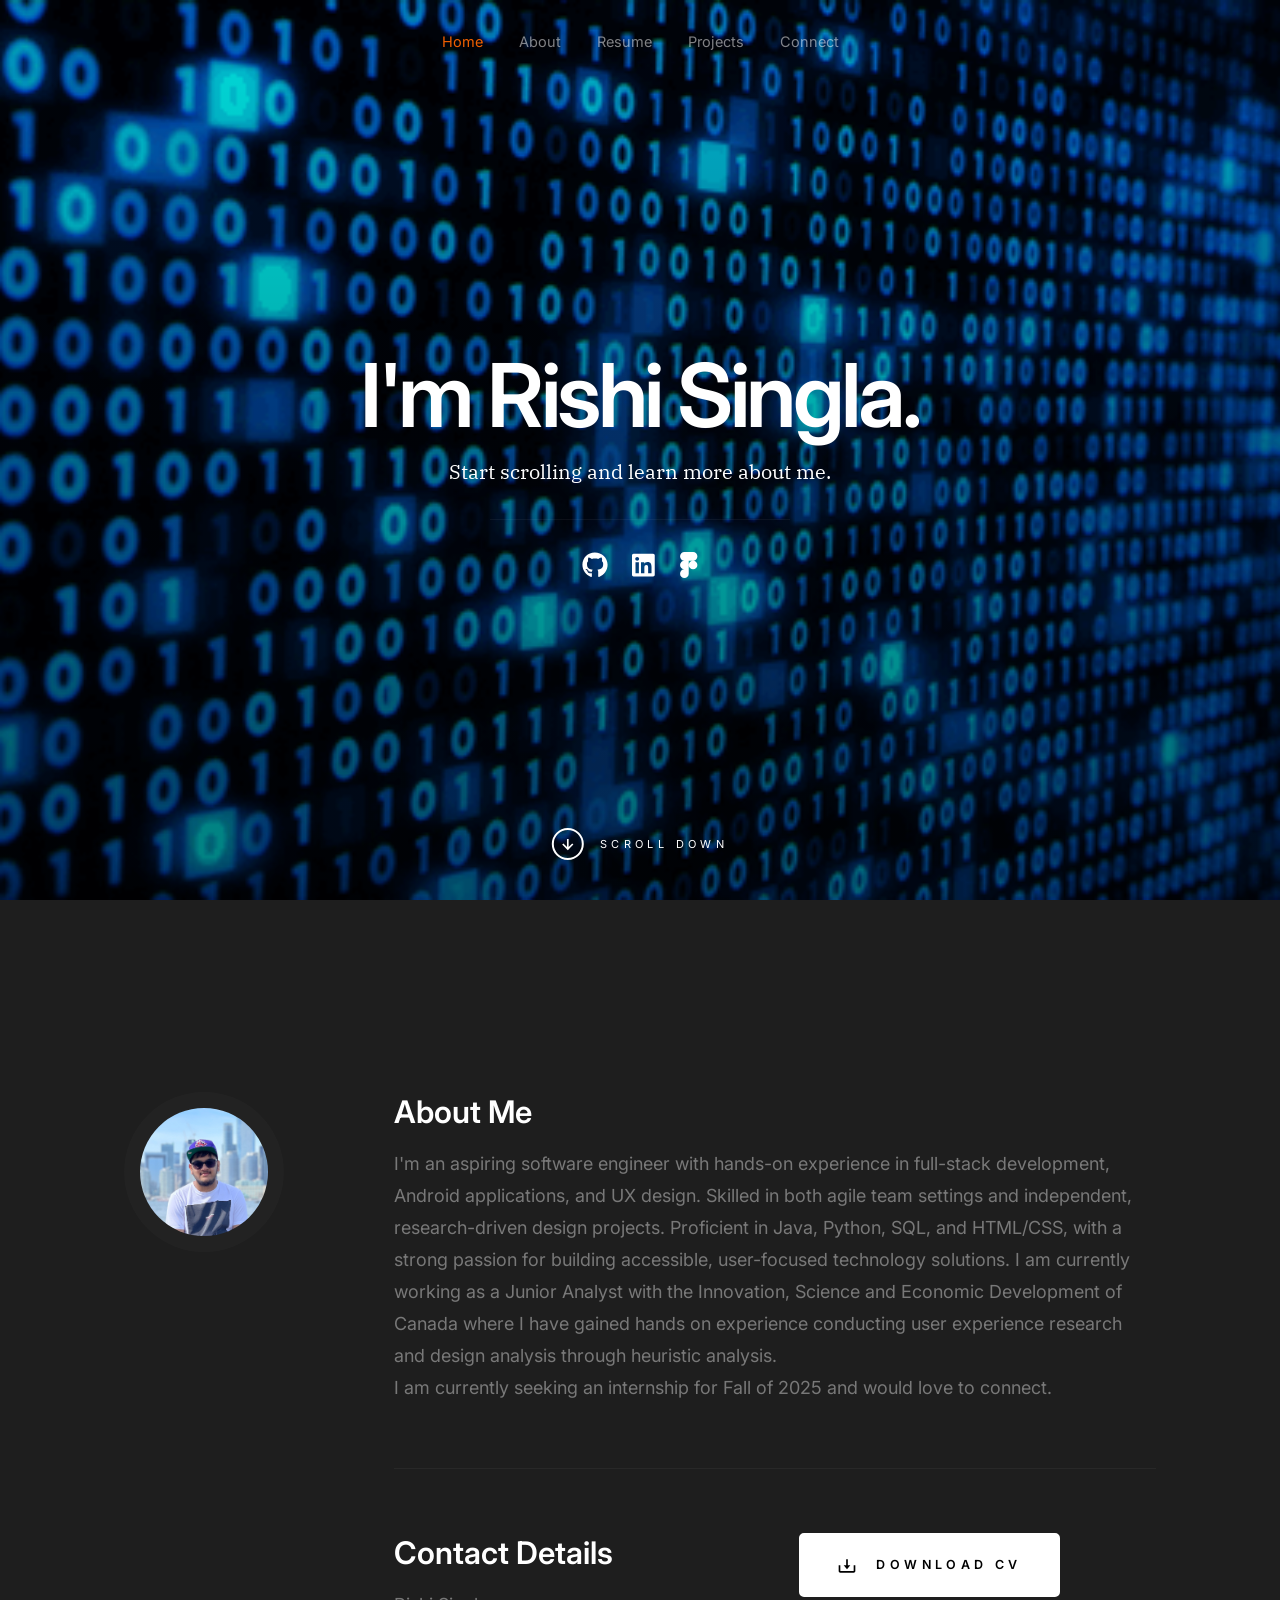
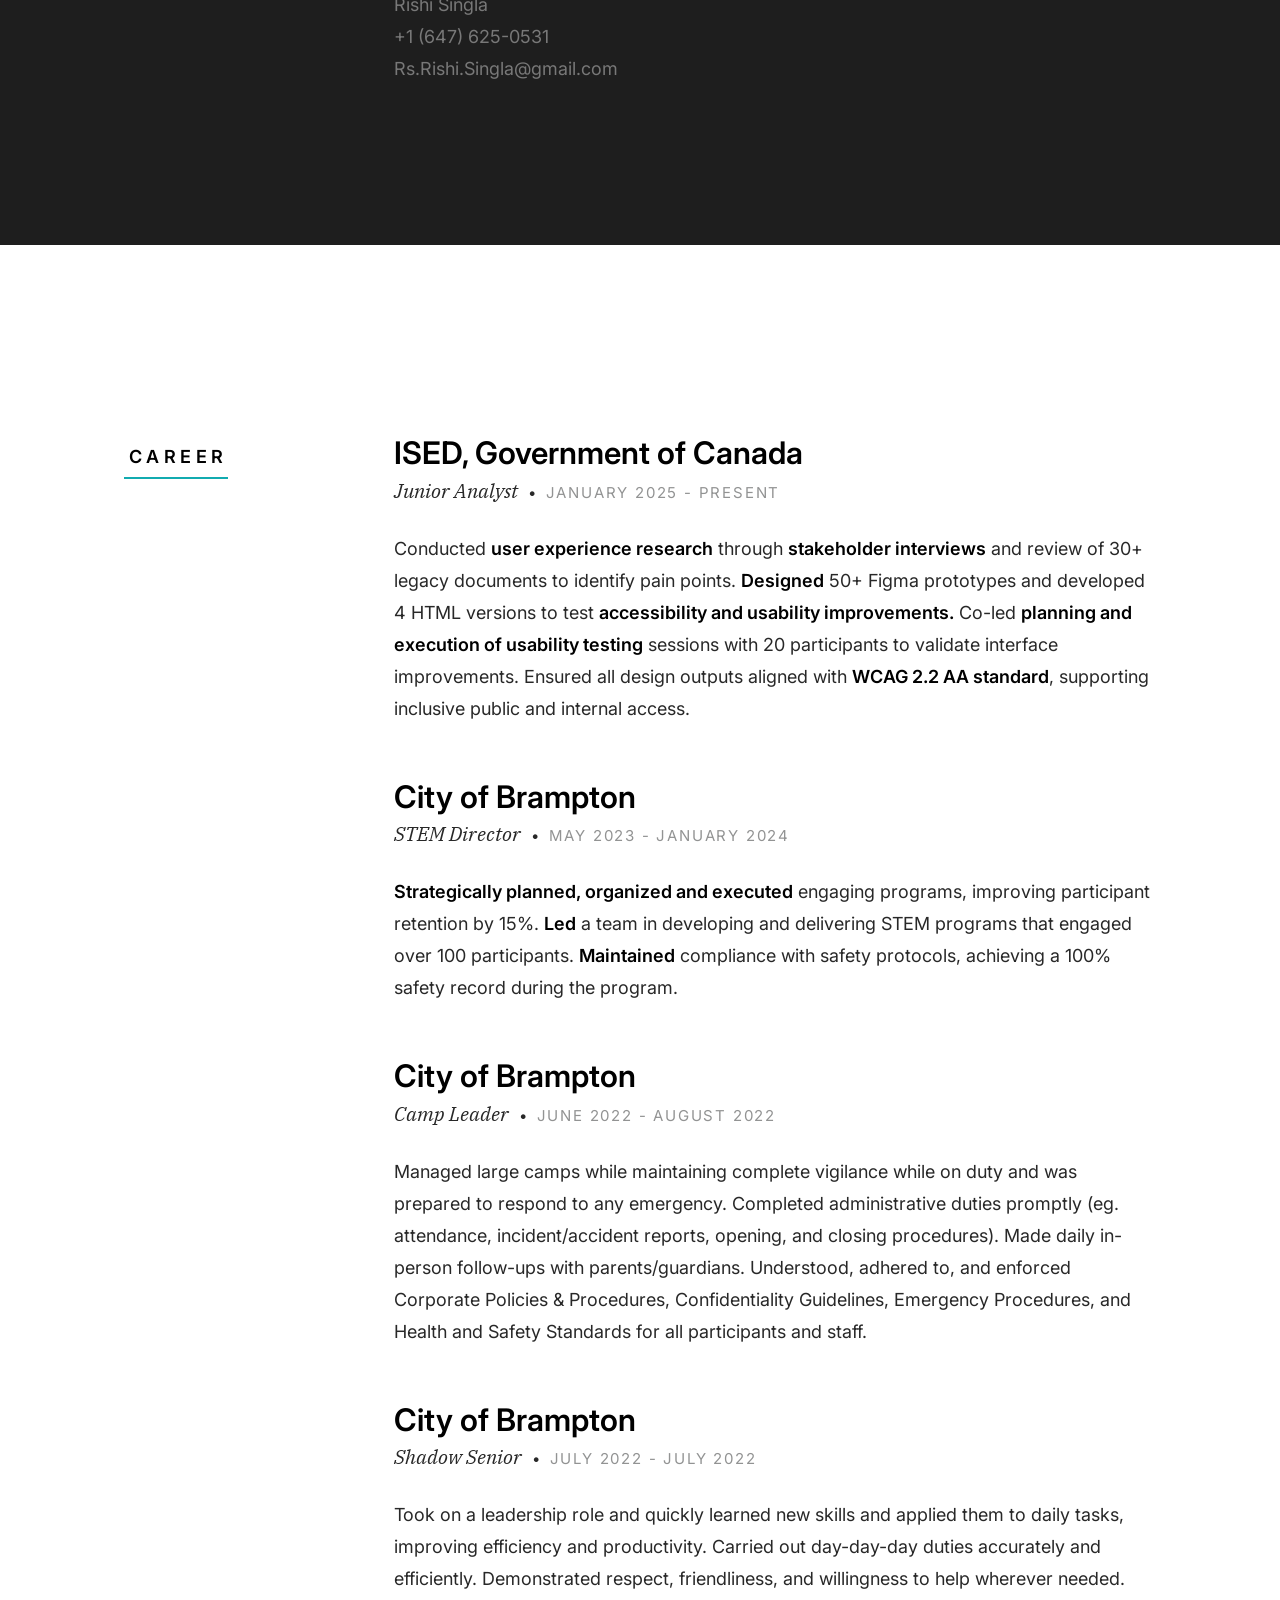
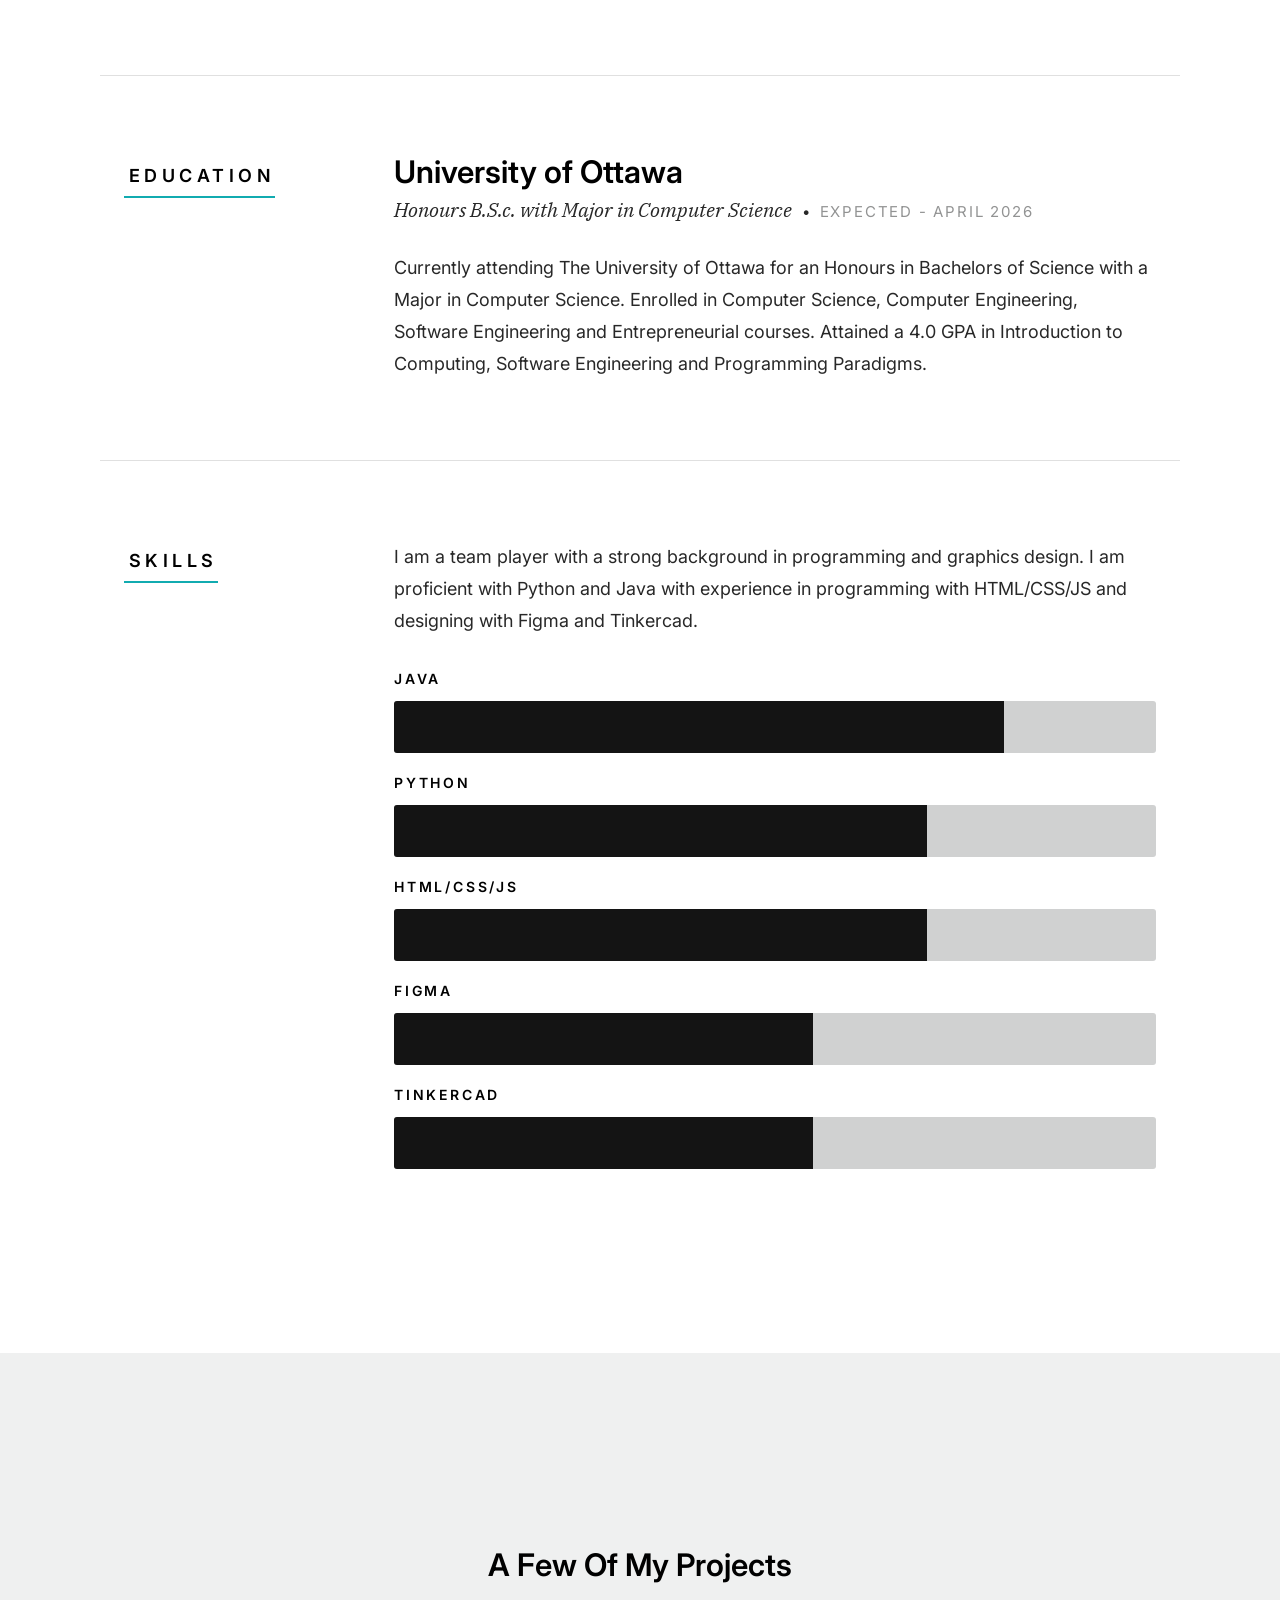
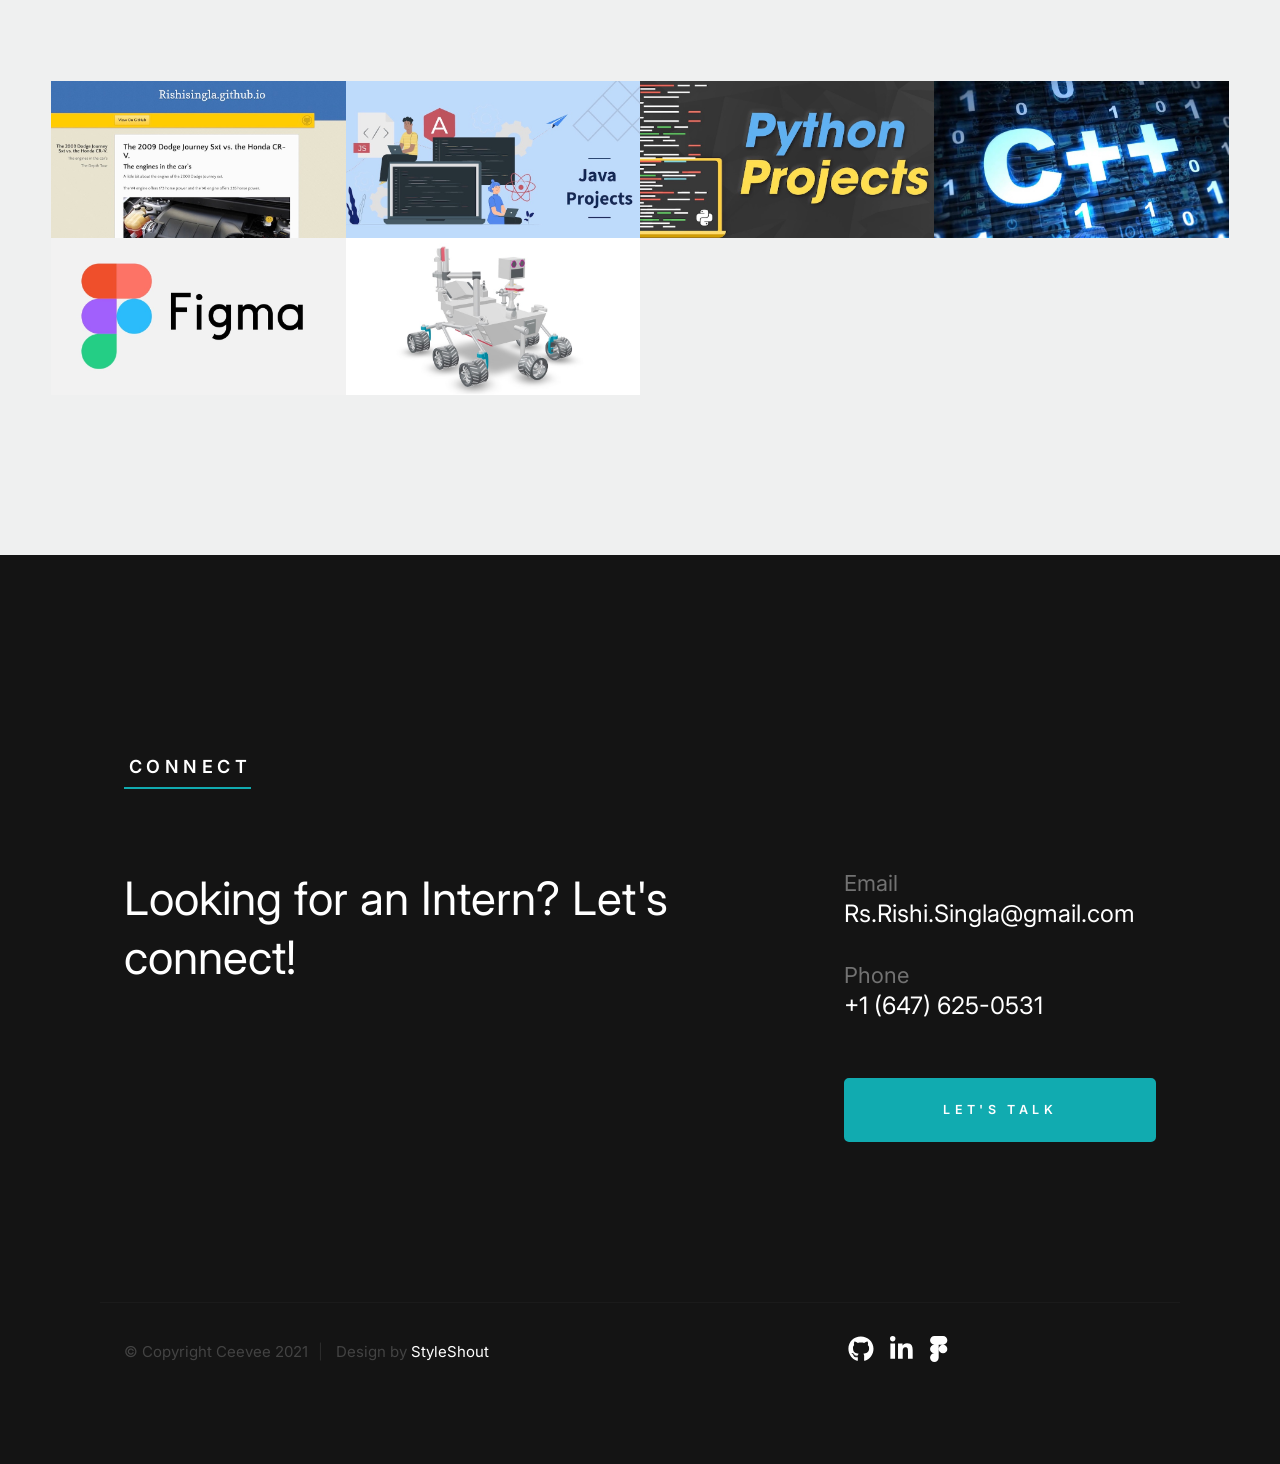
==== index.html @ cb5754e1 "Update index.html" ====
<!DOCTYPE html>
<html class="no-js" lang="en">
<head>

    <!--- basic page needs
    ================================================== -->
    <meta charset="utf-8">
    <title>Rishi Singla</title>
    <meta name="description" content="">
    <meta name="author" content="">

    <!-- mobile specific metas
    ================================================== -->
    <meta name="viewport" content="width=device-width, initial-scale=1">

    <!-- CSS
    ================================================== -->
    <link rel="stylesheet" href="css/styles.css">
    <link rel="stylesheet" href="css/vendor.css">

    <!-- script
    ================================================== -->
    <script defer src="js/vendor/fontawesome/all.min.js"></script>

    <!-- favicons
    ================================================== -->
    <link rel="apple-touch-icon" sizes="180x180" href="apple-touch-icon.png">
    <link rel="icon" type="image/png" sizes="32x32" href="/Images/Memoji.png">
    <link rel="icon" type="image/png" sizes="16x16" href="/Images/Memoji.png">
    <link rel="manifest" href="site.webmanifest">


    <script async src="https://pagead2.googlesyndication.com/pagead/js/adsbygoogle.js?client=ca-pub-5573972941790078"
     crossorigin="anonymous"></script>
</head>

<body id="top" class="ss-preload">


    <!-- preloader
    ================================================== -->
    <div id="preloader">
        <div id="loader"></div>
    </div>


    <!-- header
    ================================================== -->
    <header class="s-header">
        <div class="row s-header__nav-wrap">
            <nav class="s-header__nav">
                <ul>
                    <li class="current"><a class="smoothscroll" href="#hero">Home</a></li>
                    <li><a class="smoothscroll" href="#about">About</a></li>
                    <li><a class="smoothscroll" href="#resume">Resume</a></li>
                    <li><a class="smoothscroll" href="#portfolio">Projects</a></li>
                    <li><a class="smoothscroll" href="#contact">Connect</a></li>
                </ul>
            </nav>
        </div> <!-- end row -->
        
        <a class="s-header__menu-toggle" href="#0" title="Menu">
            <span class="s-header__menu-icon"></span>
        </a>
    </header> <!-- end s-header -->


    <!-- hero
    ================================================== -->
    <section id="hero" class="s-hero target-section">

        <div class="s-hero__bg rellax" data-rellax-speed="-7"></div>

        <div class="row s-hero__content">
            <div class="column">

                <div class="s-hero__content-about">

                    <h1>I'm Rishi Singla.</h1>

                    <h3>
                        
                        
                        <a class="smoothscroll" href="#about">Start scrolling and learn more about me.</a>
                    </h3>


                    <div class="s-hero__content-social">
                        <a href="https://github.com/RishiSingla04"><i class="fab fa-github" aria-hidden="true"></i></a>
                        <a href="http://www.linkedin.com/in/rs-rishi-singla"><i class="fab fa-linkedin" aria-hidden="true"></i></a>
                        <a href="https://www.figma.com/@RishiSingla"><i class="fab fa-figma" aria-hidden="true"></i></a>
                    </div>

                </div> <!-- end s-hero__content-about -->

            </div>
        </div> <!-- s-hero__content -->

        <div class="s-hero__scroll">
            <a href="#about" class="s-hero__scroll-link smoothscroll">
                <span class="scroll-arrow">
                    <svg xmlns="http://www.w3.org/2000/svg" width="24" height="24" viewBox="0 0 24 24" style="fill:rgba(0, 0, 0, 1);transform:;-ms-filter:"><path d="M18.707 12.707L17.293 11.293 13 15.586 13 6 11 6 11 15.586 6.707 11.293 5.293 12.707 12 19.414z"></path></svg>
                </span>
                <span class="scroll-text">Scroll Down</span>
            </a>
        </div> <!-- s-hero__scroll -->

    </section> <!-- end s-hero -->


    <!-- about
    ================================================== -->
    <section id="about" class="s-about target-section">

        <div class="row">
            <div class="column large-3 tab-12">
                <img class="s-about__pic" src="/Images/Rishi.jpg" alt="">
            </div>
            <div class="column large-9 tab-12 s-about__content">
                <h3>About Me</h3>
                <p>
                    I'm an aspiring software engineer with hands-on experience in full-stack development, Android applications, and UX design. 
                    Skilled in both agile team settings and independent, research-driven design projects. 
                    Proficient in Java, Python, SQL, and HTML/CSS, with a strong passion for building accessible, user-focused technology solutions.
                    I am currently working as a Junior Analyst with the Innovation, Science and Economic Development of Canada where I have gained hands on experience conducting user experience research and design analysis through heuristic analysis. 
            </br>
                    I am currently seeking an internship for Fall of 2025 and would love to connect. 

                </p>

                <hr>

                <div class="row s-about__content-bottom">
                    <div class="column w-1000-stack">
                        <h3>Contact Details</h3>
    
                        <p>
                        Rishi Singla <br>
                        <a href="tel:+16476250531">+1 (647) 625-0531</a> <br>
                        <a href="mailto:Rs.Rishi.Singla@gmail.com">Rs.Rishi.Singla@gmail.com</a>
                        </p>
                        
                    </div>
                    <div class="column w-1000-stack">
                        <a href="/Rishi's Resume.pdf" class="btn btn--download">
                            <svg xmlns="http://www.w3.org/2000/svg" width="24" height="24" viewBox="0 0 24 24" style="fill:rgba(0, 0, 0, 1);transform:;-ms-filter:"><path d="M12 16L16 11 13 11 13 4 11 4 11 11 8 11z"></path><path d="M20,18H4v-7H2v7c0,1.103,0.897,2,2,2h16c1.103,0,2-0.897,2-2v-7h-2V18z"></path></svg>
                            Download CV
                        </a>
                    </div>
                </div>
            </div>
        </div> <!-- end row -->

    </section> <!-- end s-about -->


    <!-- resume
    ================================================== -->
    <section id="resume" class="s-resume target-section">
        
        <div class="row s-resume__section">
            <div class="column large-3 tab-12">
                <h3 class="section-header-allcaps">Career</h3>
            </div>
            <div class="column large-9 tab-12">

                <div class="resume-block">

                    <div class="resume-block__header">
                        <h4 class="h3">ISED, Government of Canada</h4>
                        <p class="resume-block__header-meta">
                            <span>Junior Analyst</span> 
                            <span class="resume-block__header-date">
                                January 2025 - Present
                            </span>
                        </p>
                    </div>

                    <p>
                        Conducted <strong>user experience research</strong> through <strong>stakeholder interviews</strong> and review of 30+ legacy documents to identify pain points.
                        <Strong>Designed</strong> 50+ Figma prototypes and developed 4 HTML versions to test <strong>accessibility and usability improvements.</strong>
                        Co-led <strong>planning and execution of usability testing</strong> sessions with 20 participants to validate interface improvements.
                        Ensured all design outputs aligned with <strong>WCAG 2.2 AA standard</strong>, supporting inclusive public and internal access.
                    </p>

                </div> <!-- end resume-block -->

                <div class="resume-block">

                    <div class="resume-block__header">
                        <h4 class="h3">City of Brampton</h4>
                        <p class="resume-block__header-meta">
                            <span>STEM Director</span> 
                            <span class="resume-block__header-date">
                                May 2023 - January 2024
                            </span>
                        </p>
                    </div>

                    <p>
                       <strong>Strategically planned, organized and executed</strong> engaging programs, improving participant retention by 15%.
                        <strong>Led</strong> a team in developing and delivering STEM programs that engaged over 100 participants.
                        <strong>Maintained</strong> compliance with safety protocols, achieving a 100% safety record during the program.
                    </p>

                </div> <!-- end resume-block -->
                
                <div class="resume-block">

                    <div class="resume-block__header">
                        <h4 class="h3">City of Brampton</h4>
                        <p class="resume-block__header-meta">
                            <span>Camp Leader</span> 
                            <span class="resume-block__header-date">
                                June 2022 - August 2022
                            </span>
                        </p>
                    </div>

                    <p>
                        Managed large camps while maintaining complete vigilance while on duty
                        and was prepared to respond to any emergency. Completed administrative
                        duties promptly (eg. attendance, incident/accident reports, opening, and
                        closing procedures). Made daily in-person follow-ups with parents/guardians. 
                        Understood, adhered to, and enforced Corporate Policies & Procedures, 
                        Confidentiality Guidelines, Emergency Procedures, and Health and Safety 
                        Standards for all participants and staff.
                    </p>

                </div> <!-- end resume-block -->

                <div class="resume-block">

                    <div class="resume-block__header">
                        <h4 class="h3">City of Brampton</h4>
                        <p class="resume-block__header-meta">
                            <span>Shadow Senior</span> 
                            <span class="resume-block__header-date">
                                July 2022 - July 2022
                            </span>
                        </p>
                    </div>

                    <p>
                        Took on a leadership role and quickly learned new skills and applied them to daily tasks, improving efficiency and productivity. 
                        Carried out day-day-day duties accurately and efficiently.
                        Demonstrated respect, friendliness, and willingness to help wherever needed.
                    </p>

                </div> <!-- end resume-block -->
            </div>
        </div> <!-- s-resume__section -->


        <div class="row s-resume__section">
            <div class="column large-3 tab-12">
                <h3 class="section-header-allcaps">Education</h3>
            </div>
            <div class="column large-9 tab-12">
                <div class="resume-block">

                    <div class="resume-block__header">
                        <h4 class="h3">University of Ottawa</h4>
                        <p class="resume-block__header-meta">
                            <span>Honours B.S.c. with Major in Computer Science</span> 
                            <span class="resume-block__header-date">
                                Expected - April 2026
                            </span>
                        </p>
                    </div>

                    <p>
                    Currently attending The University of Ottawa for an Honours in Bachelors
                        of Science with a Major in Computer Science. 
                        Enrolled in Computer Science, Computer Engineering, Software Engineering and Entrepreneurial courses.
                        Attained a 4.0 GPA in Introduction to Computing, Software Engineering and Programming Paradigms.

                    </p>

                </div> <!-- end resume-block -->

            </div>
        </div> <!-- s-resume__section -->


        <div class="row s-resume__section">
            <div class="column large-3 tab-12">
                <h3 class="section-header-allcaps">Skills</h3>
            </div>
            <div class="column large-9 tab-12">
                <div class="resume-block">

                    <p>
                        I am a team player with a strong background in programming and graphics design.
                        I am proficient with Python and Java with experience in programming with HTML/CSS/JS
                        and designing with Figma and Tinkercad.
                    </p>

                    <ul class="skill-bars-fat">
                        <li>
                        <div class="progress percent80"></div>
                        <strong>Java</strong>
                        </li>
                        <li>
                        <div class="progress percent70"></div>
                        <strong>Python</strong>
                        </li>
                        <li>
                        <div class="progress percent70"></div>
                        <strong>HTML/CSS/JS</strong>
                        </li>
                        <li>
                        <div class="progress percent55"></div>
                        <strong>Figma</strong>
                        </li>
                        <li>
                        <div class="progress percent55"></div>
                        <strong>Tinkercad</strong>
                        </li>
                    </ul>

                </div> <!-- end resume-block -->

            </div>
        </div> <!-- s-resume__section -->

    </section> <!-- end s-resume -->


    <!-- portfolio
    ================================================== -->
    <section id="portfolio" class="s-portfolio target-section">

        <div class="row s-portfolio__header">
            <div class="column large-12">
                <h3>A Few Of My Projects</h3>
            </div>
        </div>

        <div class="row collapse block-large-1-4 block-medium-1-3 block-tab-1-2 block-500-stack folio-list">

            <div class="column folio-item">
                <a href="#modal-01" class="folio-item__thumb">
                    <img src="Images/Personal Website.jpeg" 
                         srcset="Images/Personal Website.jpeg 1x, 
                                 Images/Personal Website.jpeg 2x" alt="">
                </a>
            </div> <!-- end folio-item -->

            <div class="column folio-item">
                <a href="#modal-02" class="folio-item__thumb">
                    <img src="Images/Java-Projects.jpeg" 
                         srcset="Images/Java-Projects.jpeg 1x, 
                                 Images/Java-Projects.jpeg 2x" alt="">
                </a>
            </div> <!-- end folio-item -->

            <div class="column folio-item">
                <a href="#modal-03" class="folio-item__thumb">
                    <img src="Images/Python-Projects.jpeg" 
                         srcset="Images/Python-Projects.jpeg 1x, 
                                 Images/Python-Projects.jpeg 2x" alt="">
                </a>
            </div> <!-- end folio-item -->

            <div class="column folio-item">
                <a href="#modal-04" class="folio-item__thumb">
                    <img src="Images/C++-Projects.jpeg" 
                         srcset="Images/C++-Projects.jpeg 1x, 
                                 Images/C++-Projects.jpeg 2x" alt="">
                </a>
            </div> <!-- end folio-item -->

            <div class="column folio-item">
                <a href="#modal-05" class="folio-item__thumb">
                    <img src="Images/Figma-Projects.jpeg" 
                         srcset="Images/Figma-Projects.jpeg 1x, 
                                 Images/Figma-Projects.jpeg 2x" alt="">
                </a>
            

        </div> <!-- end folio-list -->
            
            <div class="column folio-item">
                <a href="#modal-06" class="folio-item__thumb">
                    <img src="Images/3D-Design.jpeg" 
                         srcset="Images/3D-Design.jpeg 1x, 
                                 Images/3D-Design.jpeg 2x" alt="">
                </a>
            

        </div> <!-- end folio-list -->


        <!-- Modal Templates Popup
        =========================================================== -->
        <div id="modal-01" hidden>
            <div class="modal-popup">
                <img src="Images/Personal Website.png" alt="" />
    
                <div class="modal-popup__desc">
                    <h5>Personal Website</h5>
                    <p>A comparison website for a grade 7 project, where I had to teach myself HTML to program this website. This website compares two different cars and gives different opinions on which car suits which buyers.</p>
                    <ul class="modal-popup__cat">
                        <li>HTML</li>
                        <li>Web Development</li>
                    </ul>
                </div>
    
                <a href="https://rishisingla.github.io" class="modal-popup__details">Project link</a>
            </div>
        </div> <!-- end modal -->

        <div id="modal-02" hidden>
            <div class="modal-popup">
                <img src="Images/Java-Projects.jpeg" alt="" />
    
                <div class="modal-popup__desc">
                    <h5>Java Projects</h5>
                    <p>Some of my java projects. </p>
                    <ul class="modal-popup__cat">
                        <li>Java</li>
                    </ul>
                </div>
    
                <a href="https://github.com/stars/RishiSingla04/lists/java-projects" class="modal-popup__details">Project link</a>
            </div>
        </div> <!-- end modal -->

        <div id="modal-03" hidden>
            <div class="modal-popup">
                <img src="Images/Python-Projects.jpeg" alt="" />
    
                <div class="modal-popup__desc">
                    <h5>Python Projects</h5>
                    <p>Some of my python projects.</p>
                    <ul class="modal-popup__cat">
                        <li>Python</li>
                    </ul>
                </div>
    
                <a href="https://github.com/stars/RishiSingla04/lists/python-projects" class="modal-popup__details">Project link</a>
            </div>
        </div> <!-- end modal -->

        <div id="modal-04" hidden>
            <div class="modal-popup">
                <img src="Images/C++-Projects.jpeg" alt="" />
    
                <div class="modal-popup__desc">
                    <h5>C++ Projects</h5>
                    <p>Some of my C++ projects, including; a two way intersection with a railroad crossing.</p>
                    <ul class="modal-popup__cat">
                        <li>C++</li>
                    </ul>
                </div>
    
                <a href="https://github.com/stars/RishiSingla04/lists/c-projects" class="modal-popup__details">Project link</a>
            </div>
        </div> <!-- end modal -->

        <div id="modal-05" hidden>
            <div class="modal-popup">

                <img src="Images/Figma-Projects.jpeg" alt="" />
    
                <div class="modal-popup__desc">
                    <h5>Figma Projects</h5>
                    <p>Some of my figma projects, including; Pathify - an app designed to guide students from the change between secondary school to university, and the AI software for Cerberus - a rover designed for Mars.</p>
                    <ul class="modal-popup__cat">
                        <li>App Design</li>
                    </ul>
                </div>
    
                <a href="https://www.figma.com/@RishiSingla" class="modal-popup__details">Project link</a>
            </div>
        </div> <!-- end modal -->

        <div id="modal-06" hidden>
            <div class="modal-popup">
                <img src="Images/3D-Design.jpeg" alt="" />
    
                <div class="modal-popup__desc">
                    <h5>3D Projects</h5>
                    <p>Cerberus, a rover designed to act as a companion on Mars. Cerberus was a design for the Wolfhacks Hackathon 2021. Cerberus' design placed top 5 in the hackathon.</p>
                    <ul class="modal-popup__cat">
                        <li>3D Design</li>
                    </ul>
                </div>
    
                <a href="https://skfb.ly/oCS9o" class="modal-popup__details">Project link</a>
            </div>
        </div> <!-- end modal -->

        <div id="modal-07" hidden>
            <div class="modal-popup">
                <img src="images/portfolio/gallery/g-rucksack.jpg" alt="" />
    
                <div class="modal-popup__desc">
                    <h5>Rucksack</h5>
                    <p>Odio soluta enim quos sit asperiores rerum rerum repudiandae cum. Vel voluptatem alias qui assumenda iure et expedita voluptatem. Ratione officiis quae.</p>
                    <ul class="modal-popup__cat">
                        <li>Branding</li>
                        <li>Product Design</li>
                    </ul>
                </div>
    
                <a href="https://www.behance.net/" class="modal-popup__details">Project link</a>
            </div>
        </div> <!-- end modal -->

        <div id="modal-08" hidden>
            <div class="modal-popup">
                <img src="images/portfolio/gallery/g-sanddunes.jpg" alt="" />
    
                <div class="modal-popup__desc">
                    <h5>Sand Dunes</h5>
                    <p>Proin gravida nibh vel velit auctor aliquet. Aenean sollicitudin, lorem quis bibendum auctor, nisi elit consequat ipsum, nec sagittis sem nibh id elit.</p>
                    <ul class="modal-popup__cat">
                        <li>Web Design</li>
                    </ul>
                </div>
    
                <a href="https://www.behance.net/" class="modal-popup__details">Project link</a>
            </div>
        </div> <!-- end modal -->


    </section> <!-- end s-portfolio -->


    

    <!-- contact
    ================================================== -->
    <section id="contact" class="s-contact target-section">

        <div class="row s-contact__header">
            <div class="column large-12">
                <h3 class="section-header-allcaps">Connect</h3>
            </div>
        </div>

        <div class="row s-contact__content">

            <div class="column large-7 medium-12">

                <h4 class="huge-text">
                Looking for an Intern? Let's connect!
                </h4>

            </div>

            <div class="column large-4 medium-12">

                <div class="row contact-infos">
                    <div class="column large-12 medium-6 tab-12">
                        <div class="contact-block">
                            <h5 class="contact-block__header">
                                Email
                            </h5>
                            <p class="contact-block__content">
                                <a class="mailtoui" href="mailto:Rs.Rishi.Singla@gmail.com">Rs.Rishi.Singla@gmail.com</a>
                            </p>
                        </div> <!-- end contact-block -->
                    </div>
                    <div class="column large-12 medium-6 tab-12">
                        <div class="contact-block">
                            <h5 class="contact-block__header">
                                Phone
                            </h5>
                            <p class="contact-block__content">
                                <a href="tel:+16476250531">+1 (647) 625-0531</a>
                            </p>
                        </div> <!-- end contact-block -->
                    </div>

                    <div class="column large-12">
                        <a href="mailto:Rs.Rishi.Singla@gmail.com" class="mailtoui btn btn--primary h-full-width">Let's Talk</a>
                    </div>
                </div> <!-- end contact-infos -->

            </div>
        </div> <!-- s-contact__content -->

    </section> <!-- end s-contact -->
    

    <!-- footer
    ================================================== -->
    <footer class="s-footer">
        <div class="row">
            <div class="column large-4 medium-6 w-1000-stack s-footer__social-block">
                <ul class="s-footer__social">
                    <li><a href="https://github.com/RishiSingla04"><i class="fab fa-github" aria-hidden="true"></i></a></li>
                    <li><a href="http://www.linkedin.com/in/rs-rishi-singla"><i class="fab fa-linkedin-in" aria-hidden="true"></i></a></li>
                    <li><a href="https://www.figma.com/@RishiSingla"><i class="fab fa-figma" aria-hidden="true"></i></a></li>
                </ul>
            </div>

            <div class="column large-7 medium-6 w-1000-stack ss-copyright">
                <span>© Copyright Ceevee 2021</span> 
                <span>Design by <a href="https://www.styleshout.com/">StyleShout</a></span>
            </div>
        </div>

        <div class="ss-go-top">
            <a class="smoothscroll" title="Back to Top" href="#top">
                <svg xmlns="http://www.w3.org/2000/svg" viewBox="0 0 24 24"><path d="M6 4h12v2H6zm5 10v6h2v-6h5l-6-6-6 6z"/></svg>
             </a>
        </div> <!-- end ss-go-top -->
    </footer>


    <!-- Java Script
    ================================================== -->
    <script src="js/plugins.js"></script>
    <script src="js/main.js"></script>

</body>

</html>
---- css/styles.css ----
/* =================================================================== 
 * Ceevee Main Stylesheet
 * Template Ver. 2.0.0
 * 01-03-2021
 * ------------------------------------------------------------------
 *
 * TOC:
 * # settings and variables
 *      ## fonts
 *      ## colors
 *      ## vertical spacing and typescale
 *      ## grid variables
 * # normalize
 * # basic/base setup styles
 *      ## media
 *      ## typography resets
 *      ## links
 *      ## inputs
 * # Grid v3.0.0
 *      ## medium screen devices
 *      ## tablets
 *      ## mobile devices
 *      ## small mobile devices <= 400px
 * # block grids
 *      ## block grids - medium screen devices
 *      ## block grids - tablets
 *      ## block grids - mobile devices
 *      ## block grids - small mobile devices <= 400px
 * # MISC 
 * # custom grid, block grid STACK breakpoints
 * # base style overrides 
 *      ## links
 * # typography & general theme styles
 *      ## Lists
 *      ## responsive video container
 *      ## floated image
 *      ## tables
 *      ## spacing
 * # preloader
 *      ## page loaded
 * # forms 
 *      ## Style Placeholder Text
 * # buttons 
 * # additional components
 *      ## skillbars
 *      ## alert box
 *      ## pagination 
 * # common and reusable styles
 *      ## animation stuff 
 *      ## MailtoUI style overrides
 * # site header
 *      ## header nav
 *      ## mobile menu toggle 
 * # hero
 *      ## hero content
 *      ## hero social
 *      ## hero scrolldown
 *      ## animate intro content
 * # resume 
 *      ## resume block
 * # portfolio
 *      ## portfolio list
 *      ## modal popup
 * # CTA
 * # testimonials
 *      ## swiper style overrides
 *      ## testimonial slider 
 * # contact
 *      ## contact block
 * # footer
 *      ## footer social
 *      ## copyright
 *      ## go top
 *
 * ------------------------------------------------------------------ */


/* ===================================================================
 * # settings and variables
 *
 * ------------------------------------------------------------------- */

/* ------------------------------------------------------------------- 
 * ## fonts
 * ------------------------------------------------------------------- */
@import url("https://fonts.googleapis.com/css2?family=IBM+Plex+Serif:ital,wght@0,300;0,400;0,500;0,600;0,700;1,200;1,300;1,400;1,500;1,600&family=Inter:wght@300;400;500;600;700&display=swap");
:root {
    --font-1: "Inter", sans-serif;
    --font-2: "IBM Plex Serif", serif;
    /* monospace
     */
    --font-mono: Consolas, "Andale Mono", Courier, "Courier New", monospace;
}

/* ------------------------------------------------------------------- 
 * ## colors
 * ------------------------------------------------------------------- */
:root {
    /* color-1(#11ABB0)
     * color-2(#F06000)
     */
    --color-1: hsla(182, 82%, 38%, 1);
    --color-2: hsla(24, 100%, 47%, 1);

    /* theme color variations
     */
    --color-1-lighter: hsla(182, 82%, 58%, 1);
    --color-1-light  : hsla(182, 82%, 48%, 1);
    --color-1-dark   : hsla(182, 82%, 28%, 1);
    --color-1-darker : hsla(182, 82%, 18%, 1);
    --color-2-lighter: hsla(24, 100%, 67%, 1);
    --color-2-light  : hsla(24, 100%, 57%, 1);
    --color-2-dark   : hsla(24, 100%, 37%, 1);
    --color-2-darker : hsla(24, 100%, 27%, 1);

    /* feedback colors
     * color-error(#ffd1d2), color-success(#c8e675), 
     * color-info(#d7ecfb), color-notice(#fff099)
     */
    --color-error          : hsla(359, 100%, 91%, 1);
    --color-success        : hsla(76, 69%, 68%, 1);
    --color-info           : hsla(205, 82%, 91%, 1);
    --color-notice         : hsla(51, 100%, 80%, 1);
    --color-error-content  : hsla(359, 50%, 50%, 1);
    --color-success-content: hsla(76, 29%, 28%, 1);
    --color-info-content   : hsla(205, 32%, 31%, 1);
    --color-notice-content : hsla(51, 30%, 30%, 1);

    /* shades 
     * generated using 
     * Tint & Shade Generator 
     * (https://maketintsandshades.com/)
     */
    --color-black  : #000000;
    --color-gray-19: #0a0a0a;
    --color-gray-18: #141414;
    --color-gray-17: #1e1e1e;
    --color-gray-16: #282828;
    --color-gray-15: #323333;
    --color-gray-14: #3b3d3d;
    --color-gray-13: #454747;
    --color-gray-12: #4f5151;
    --color-gray-11: #595b5b;
    --color-gray-10: #636565;
    --color-gray-9 : #737474;
    --color-gray-8 : #828484;
    --color-gray-7 : #929393;
    --color-gray-6 : #a1a3a3;
    --color-gray-5 : #b1b2b2;
    --color-gray-4 : #c1c1c1;
    --color-gray-3 : #d0d1d1;
    --color-gray-2 : #e0e0e0;
    --color-gray-1 : #eff0f0;
    --color-white  : #ffffff;

    /* text
     */
    --color-text       : var(--color-gray-16);
    --color-text-dark  : var(--color-black);
    --color-text-light : var(--color-gray-7);
    --color-placeholder: var(--color-gray-7);

    /* buttons
     */
    --color-btn                   : var(--color-gray-3);
    --color-btn-text              : var(--color-black);
    --color-btn-hover             : var(--color-black);
    --color-btn-hover-text        : var(--color-white);
    --color-btn-primary           : var(--color-1);
    --color-btn-primary-text      : var(--color-white);
    --color-btn-primary-hover     : var(--color-2);
    --color-btn-primary-hover-text: var(--color-white);
    --color-btn-stroke            : var(--color-black);
    --color-btn-stroke-text       : var(--color-black);
    --color-btn-stroke-hover      : var(--color-black);
    --color-btn-stroke-hover-text : var(--color-white);

    /* others
     */
    --color-bg     : var(--color-gray-18);
    --color-border : var(--color-gray-2);
    --border-radius: 5px;
}

/* ------------------------------------------------------------------- 
 * ## vertical spacing and typescale
 * ------------------------------------------------------------------- */
:root {

    /* spacing
     * base font size: 18px 
     * vertical space unit : 32px
     */
    --base-size: 62.5%;
    --base-font-size: 1.8rem;
    --space: 3.2rem;

    /* vertical spacing 
     */
    --vspace-0_125: calc(0.125 * var(--space));
    --vspace-0_25 : calc(0.25 * var(--space));
    --vspace-0_5  : calc(0.5 * var(--space));
    --vspace-0_75 : calc(0.75 * var(--space));
    --vspace-0_875: calc(0.875 * var(--space));
    --vspace-1    : calc(var(--space));
    --vspace-1_25 : calc(1.25 * var(--space));
    --vspace-1_5  : calc(1.5 * var(--space));
    --vspace-1_75 : calc(1.75 * var(--space));
    --vspace-2    : calc(2 * var(--space));
    --vspace-2_5  : calc(2.5 * var(--space));
    --vspace-3    : calc(3 * var(--space));
    --vspace-3_5  : calc(3.5 * var(--space));
    --vspace-4    : calc(4 * var(--space));
    --vspace-4_5  : calc(4.5 * var(--space));
    --vspace-5    : calc(5 * var(--space));

    /* type scale
     * ratio 1:2 | base: 18px
     * -------------------------------------------------------
     *
     * --text-display-3 = (77.40px)
     * --text-display-2 = (64.50px)
     * --text-display-1 = (53.75px)
     * --text-xxxl      = (44.79px)
     * --text-xxl       = (37.32px)
     * --text-xl        = (31.10px)
     * --text-lg        = (25.92px)
     * --text-md        = (21.60px)
     * --text-size      = (18.00px) BASE
     * --text-sm        = (15.00px)
     * --text-xs        = (12.50px)
     *
     * -------------------------------------------------------
     */
    --text-scale-ratio: 1.2;
    --text-size       : var(--base-font-size);
    --text-xs         : calc((var(--text-size) / var(--text-scale-ratio)) / var(--text-scale-ratio));
    --text-sm         : calc(var(--text-xs) * var(--text-scale-ratio));
    --text-md         : calc(var(--text-sm) * var(--text-scale-ratio) * var(--text-scale-ratio));
    --text-lg         : calc(var(--text-md) * var(--text-scale-ratio));
    --text-xl         : calc(var(--text-lg) * var(--text-scale-ratio));
    --text-xxl        : calc(var(--text-xl) * var(--text-scale-ratio));
    --text-xxxl       : calc(var(--text-xxl) * var(--text-scale-ratio));
    --text-display-1  : calc(var(--text-xxxl) * var(--text-scale-ratio));
    --text-display-2  : calc(var(--text-display-1) * var(--text-scale-ratio));
    --text-display-3  : calc(var(--text-display-2) * var(--text-scale-ratio));

    /* default button height
     */
    --vspace-btn: var(--vspace-2);
}

/* on mobile devices below 600px
 */
@media screen and (max-width: 600px) {
    :root {
        --base-font-size: 1.6rem;
        --space: 2.8rem;
    }
}

/* ------------------------------------------------------------------- 
 * ## grid variables
 * ------------------------------------------------------------------- */
:root {

    /* widths for rows and containers
     */
    --width-full    : 100%;
    --width-max     : 1080px;
    --width-wide    : 1400px;
    --width-wider   : 1600px;
    --width-widest  : 1800px;
    --width-narrow  : 800px;
    --width-narrower: 600px;
    --width-grid-max: var(--width-max);

    /* gutters
     */
    --gutter-lg : 2.4rem;
    --gutter-md : 2rem;
    --gutter-mob: 1rem;
}


/* ==========================================================================
 * # normalize
 * normalize.css v8.0.1 | MIT License |
 * github.com/necolas/normalize.css
 *
 * -------------------------------------------------------------------------- */

/* ------------------------------------------------------------------- 
 * ## document
 * ------------------------------------------------------------------- */

/* 1. Correct the line height in all browsers.
 * 2. Prevent adjustments of font size after orientation changes in iOS.*/

html {
    line-height: 1.15;
    /* 1 */
    -webkit-text-size-adjust: 100%;
    /* 2 */
}

/* ------------------------------------------------------------------- 
 * ## sections
 * ------------------------------------------------------------------- */

/* Remove the margin in all browsers. */

body {
    margin: 0;
}

/* Render the `main` element consistently in IE. */

main {
    display: block;
}

/* Correct the font size and margin on `h1` elements within `section` and
 * `article` contexts in Chrome, Firefox, and Safari. */

h1 {
    font-size: 2em;
    margin: 0.67em 0;
}

/* ------------------------------------------------------------------- 
 * ## grouping
 * ------------------------------------------------------------------- */

/* 1. Add the correct box sizing in Firefox.
 * 2. Show the overflow in Edge and IE. */

hr {
    -webkit-box-sizing: content-box;
    box-sizing: content-box;
    /* 1 */
    height: 0;
    /* 1 */
    overflow: visible;
    /* 2 */
}

/* 1. Correct the inheritance and scaling of font size in all browsers.
 * 2. Correct the odd `em` font sizing in all browsers. */

pre {
    font-family: monospace, monospace;
    /* 1 */
    font-size: 1em;
    /* 2 */
}

/* ------------------------------------------------------------------- 
 * ## text-level semantics
 * ------------------------------------------------------------------- */

/* Remove the gray background on active links in IE 10. */

a {
    background-color: transparent;
}

/* 1. Remove the bottom border in Chrome 57-
 * 2. Add the correct text decoration in Chrome, Edge, IE, Opera, and Safari. */

abbr[title] {
    border-bottom: none;
    /* 1 */
    text-decoration: underline;
    /* 2 */
    -webkit-text-decoration: underline dotted;
    text-decoration: underline dotted;
    /* 2 */
}

/* Add the correct font weight in Chrome, Edge, and Safari. */

b, strong {
    font-weight: bolder;
}

/* 1. Correct the inheritance and scaling of font size in all browsers.
 * 2. Correct the odd `em` font sizing in all browsers. */

code, kbd, samp {
    font-family: monospace, monospace;
    /* 1 */
    font-size: 1em;
    /* 2 */
}

/* Add the correct font size in all browsers. */

small {
    font-size: 80%;
}

/* Prevent `sub` and `sup` elements from affecting the line height in
 * all browsers. */

sub, sup {
    font-size: 75%;
    line-height: 0;
    position: relative;
    vertical-align: baseline;
}

sub {
    bottom: -0.25em;
}

sup {
    top: -0.5em;
}

/* ------------------------------------------------------------------- 
 * ## embedded content
 * ------------------------------------------------------------------- */

/* Remove the border on images inside links in IE 10. */

img {
    border-style: none;
}

/* ------------------------------------------------------------------- 
 * ## forms
 * ------------------------------------------------------------------- */

/* 1. Change the font styles in all browsers.
 * 2. Remove the margin in Firefox and Safari. */

button, input, optgroup, select, textarea {
    font-family: inherit;
    /* 1 */
    font-size: 100%;
    /* 1 */
    line-height: 1.15;
    /* 1 */
    margin: 0;
    /* 2 */
}

/* Show the overflow in IE.
 * 1. Show the overflow in Edge. */

button, input {
    /* 1 */
    overflow: visible;
}

/* Remove the inheritance of text transform in Edge, Firefox, and IE.
 * 1. Remove the inheritance of text transform in Firefox. */

button, select {
    /* 1 */
    text-transform: none;
}

/* Correct the inability to style clickable types in iOS and Safari. */

button, [type="button"], [type="reset"], [type="submit"] {
    -webkit-appearance: button;
}

/* Remove the inner border and padding in Firefox. */

button::-moz-focus-inner, [type="button"]::-moz-focus-inner, [type="reset"]::-moz-focus-inner, [type="submit"]::-moz-focus-inner {
    border-style: none;
    padding: 0;
}

/* Restore the focus styles unset by the previous rule. */

button:-moz-focusring, [type="button"]:-moz-focusring, [type="reset"]:-moz-focusring, [type="submit"]:-moz-focusring {
    outline: 1px dotted ButtonText;
}

/* Correct the padding in Firefox. */

fieldset {
    padding: 0.35em 0.75em 0.625em;
}

/* 1. Correct the text wrapping in Edge and IE.
 * 2. Correct the color inheritance from `fieldset` elements in IE.
 * 3. Remove the padding so developers are not caught out when they zero out
 *    `fieldset` elements in all browsers. */

legend {
    -webkit-box-sizing: border-box;
    box-sizing: border-box;
    /* 1 */
    color: inherit;
    /* 2 */
    display: table;
    /* 1 */
    max-width: 100%;
    /* 1 */
    padding: 0;
    /* 3 */
    white-space: normal;
    /* 1 */
}

/* Add the correct vertical alignment in Chrome, Firefox, and Opera. */

progress {
    vertical-align: baseline;
}

/* Remove the default vertical scrollbar in IE 10+. */

textarea {
    overflow: auto;
}

/* 1. Add the correct box sizing in IE 10.
 * 2. Remove the padding in IE 10. */

[type="checkbox"], [type="radio"] {
    -webkit-box-sizing: border-box;
    box-sizing: border-box;
    /* 1 */
    padding: 0;
    /* 2 */
}

/* Correct the cursor style of increment and decrement buttons in Chrome. */

[type="number"]::-webkit-inner-spin-button, [type="number"]::-webkit-outer-spin-button {
    height: auto;
}

/* 1. Correct the odd appearance in Chrome and Safari.
 * 2. Correct the outline style in Safari. */

[type="search"] {
    -webkit-appearance: textfield;
    /* 1 */
    outline-offset: -2px;
    /* 2 */
}

/* Remove the inner padding in Chrome and Safari on macOS. */

[type="search"]::-webkit-search-decoration {
    -webkit-appearance: none;
}

/* 1. Correct the inability to style clickable types in iOS and Safari.
 * 2. Change font properties to `inherit` in Safari. */

::-webkit-file-upload-button {
    -webkit-appearance: button;
    /* 1 */
    font: inherit;
    /* 2 */
}

/* ------------------------------------------------------------------- 
 * ## interactive
 * ------------------------------------------------------------------- */

/* Add the correct display in Edge, IE 10+, and Firefox. */

details {
    display: block;
}

/* Add the correct display in all browsers. */

summary {
    display: list-item;
}

/* ------------------------------------------------------------------- 
 * ## misc
 * ------------------------------------------------------------------- */

/* Add the correct display in IE 10+. */

template {
    display: none;
}

/* Add the correct display in IE 10. */

[hidden] {
    display: none;
}


/* ===================================================================
 * # basic/base setup styles
 *
 * ------------------------------------------------------------------- */
html {
    font-size: 62.5%;
    -webkit-box-sizing: border-box;
    box-sizing: border-box;
}

*, *::before, *::after {
    -webkit-box-sizing: inherit;
    box-sizing: inherit;
}

body {
    font-weight: normal;
    line-height: 1;
    word-wrap: break-word;
    -moz-font-smoothing: grayscale;
    -moz-osx-font-smoothing: grayscale;
    -webkit-font-smoothing: antialiased;
    -webkit-overflow-scrolling: touch;
    -webkit-text-size-adjust: none;
}

/* ------------------------------------------------------------------- 
 * ## media
 * ------------------------------------------------------------------- */
svg, img, video embed, iframe, object {
    max-width: 100%;
    height: auto;
}

/* ------------------------------------------------------------------- 
 * ## typography resets
 * ------------------------------------------------------------------- */
div, dl, dt, dd, ul, ol, li, h1, h2, h3, h4, h5, h6, pre, form, p, blockquote, th, td {
    margin: 0;
    padding: 0;
}

p {
    font-size: inherit;
    text-rendering: optimizeLegibility;
}

em, i {
    font-style: italic;
    line-height: inherit;
}

strong, b {
    font-weight: bold;
    line-height: inherit;
}

small {
    font-size: 60%;
    line-height: inherit;
}

ol, ul {
    list-style: none;
}

li {
    display: block;
}

/* ------------------------------------------------------------------- 
 * ## links
 * ------------------------------------------------------------------- */
a {
    text-decoration: none;
    line-height: inherit;
}

a img {
    border: none;
}

/* ------------------------------------------------------------------- 
 * ## inputs
 * ------------------------------------------------------------------- */
fieldset {
    margin: 0;
    padding: 0;
}

input[type="email"], 
input[type="number"], 
input[type="search"], 
input[type="text"], 
input[type="tel"], 
input[type="url"], 
input[type="password"], textarea {
    -webkit-appearance: none;
    -moz-appearance: none;
    appearance: none;
}


/* ===================================================================
 * # Grid v3.0.0
 *
 *   -----------------------------------------------------------------
 * - Grid breakpoints are based on MAXIMUM WIDTH media queries, 
 *   meaning they apply to that one breakpoint and ALL THOSE BELOW IT.
 * - Grid columns without a specified width will automatically layout 
 *   as equal width columns.
 * ------------------------------------------------------------------- */

/* rows
 * ------------------------------------- */
.row {
    width: 92%;
    max-width: var(--width-grid-max);
    margin: 0 auto;
    display: -ms-flexbox;
    display: -webkit-box;
    display: flex;
    -ms-flex-flow: row wrap;
    -webkit-box-orient: horizontal;
    -webkit-box-direction: normal;
    flex-flow: row wrap;
}

.row .row {
    width: auto;
    max-width: none;
    margin-left: calc(var(--gutter-lg) * -1);
    margin-right: calc(var(--gutter-lg) * -1);
}

/* columns
 * -------------------------------------- */
.column {
    -ms-flex: 1 1 0%;
    -webkit-box-flex: 1;
    flex: 1 1 0%;
    padding: 0 var(--gutter-lg);
}

.collapse>.column, .column.collapse {
    padding: 0;
}

/* flex row containers utility classes
 */
.row.row-wrap {
    -ms-flex-wrap: wrap;
    flex-wrap: wrap;
}

.row.row-nowrap {
    -ms-flex-wrap: none;
    flex-wrap: nowrap;
}

.row.row-y-top {
    -ms-flex-align: start;
    -webkit-box-align: start;
    align-items: flex-start;
}

.row.row-y-bottom {
    -ms-flex-align: end;
    -webkit-box-align: end;
    align-items: flex-end;
}

.row.row-y-center {
    -ms-flex-align: center;
    -webkit-box-align: center;
    align-items: center;
}

.row.row-stretch {
    -ms-flex-align: stretch;
    -webkit-box-align: stretch;
    align-items: stretch;
}

.row.row-baseline {
    -ms-flex-align: baseline;
    -webkit-box-align: baseline;
    align-items: baseline;
}

.row.row-x-left {
    -ms-flex-pack: start;
    -webkit-box-pack: start;
    justify-content: flex-start;
}

.row.row-x-right {
    -ms-flex-pack: end;
    -webkit-box-pack: end;
    justify-content: flex-end;
}

.row.row-x-center {
    -ms-flex-pack: center;
    -webkit-box-pack: center;
    justify-content: center;
}

/* flex item utility alignment classes
 */
.align-center {
    margin: auto;
    -webkit-align-self: center;
    -ms-flex-item-align: center;
    -ms-grid-row-align: center;
    align-self: center;
}

.align-left {
    margin-right: auto;
    -webkit-align-self: center;
    -ms-flex-item-align: center;
    -ms-grid-row-align: center;
    align-self: center;
}

.align-right {
    margin-left: auto;
    -webkit-align-self: center;
    -ms-flex-item-align: center;
    -ms-grid-row-align: center;
    align-self: center;
}

.align-x-center {
    margin-right: auto;
    margin-left: auto;
}

.align-x-left {
    margin-right: auto;
}

.align-x-right {
    margin-left: auto;
}

.align-y-center {
    -webkit-align-self: center;
    -ms-flex-item-align: center;
    -ms-grid-row-align: center;
    align-self: center;
}

.align-y-top {
    -webkit-align-self: flex-start;
    -ms-flex-item-align: start;
    align-self: flex-start;
}

.align-y-bottom {
    -webkit-align-self: flex-end;
    -ms-flex-item-align: end;
    align-self: flex-end;
}

/* large screen column widths 
 */
.large-1 {
    -ms-flex: 0 0 8.33333%;
    -webkit-box-flex: 0;
    flex: 0 0 8.33333%;
    max-width: 8.33333%;
}

.large-2 {
    -ms-flex: 0 0 16.66667%;
    -webkit-box-flex: 0;
    flex: 0 0 16.66667%;
    max-width: 16.66667%;
}

.large-3 {
    -ms-flex: 0 0 25%;
    -webkit-box-flex: 0;
    flex: 0 0 25%;
    max-width: 25%;
}

.large-4 {
    -ms-flex: 0 0 33.33333%;
    -webkit-box-flex: 0;
    flex: 0 0 33.33333%;
    max-width: 33.33333%;
}

.large-5 {
    -ms-flex: 0 0 41.66667%;
    -webkit-box-flex: 0;
    flex: 0 0 41.66667%;
    max-width: 41.66667%;
}

.large-6 {
    -ms-flex: 0 0 50%;
    -webkit-box-flex: 0;
    flex: 0 0 50%;
    max-width: 50%;
}

.large-7 {
    -ms-flex: 0 0 58.33333%;
    -webkit-box-flex: 0;
    flex: 0 0 58.33333%;
    max-width: 58.33333%;
}

.large-8 {
    -ms-flex: 0 0 66.66667%;
    -webkit-box-flex: 0;
    flex: 0 0 66.66667%;
    max-width: 66.66667%;
}

.large-9 {
    -ms-flex: 0 0 75%;
    -webkit-box-flex: 0;
    flex: 0 0 75%;
    max-width: 75%;
}

.large-10 {
    -ms-flex: 0 0 83.33333%;
    -webkit-box-flex: 0;
    flex: 0 0 83.33333%;
    max-width: 83.33333%;
}

.large-11 {
    -ms-flex: 0 0 91.66667%;
    -webkit-box-flex: 0;
    flex: 0 0 91.66667%;
    max-width: 91.66667%;
}

.large-12 {
    -ms-flex: 0 0 100%;
    -webkit-box-flex: 0;
    flex: 0 0 100%;
    max-width: 100%;
}

/* ------------------------------------------------------------------- 
 * ## medium screen devices
 * ------------------------------------------------------------------- */
@media screen and (max-width: 1200px) {
    .row .row {
        margin-left: calc(var(--gutter-md) * -1);
        margin-right: calc(var(--gutter-md) * -1);
    }
    .column {
        padding: 0 var(--gutter-md);
    }
    .medium-1 {
        -ms-flex: 0 0 8.33333%;
        -webkit-box-flex: 0;
        flex: 0 0 8.33333%;
        max-width: 8.33333%;
    }
    .medium-2 {
        -ms-flex: 0 0 16.66667%;
        -webkit-box-flex: 0;
        flex: 0 0 16.66667%;
        max-width: 16.66667%;
    }
    .medium-3 {
        -ms-flex: 0 0 25%;
        -webkit-box-flex: 0;
        flex: 0 0 25%;
        max-width: 25%;
    }
    .medium-4 {
        -ms-flex: 0 0 33.33333%;
        -webkit-box-flex: 0;
        flex: 0 0 33.33333%;
        max-width: 33.33333%;
    }
    .medium-5 {
        -ms-flex: 0 0 41.66667%;
        -webkit-box-flex: 0;
        flex: 0 0 41.66667%;
        max-width: 41.66667%;
    }
    .medium-6 {
        -ms-flex: 0 0 50%;
        -webkit-box-flex: 0;
        flex: 0 0 50%;
        max-width: 50%;
    }
    .medium-7 {
        -ms-flex: 0 0 58.33333%;
        -webkit-box-flex: 0;
        flex: 0 0 58.33333%;
        max-width: 58.33333%;
    }
    .medium-8 {
        -ms-flex: 0 0 66.66667%;
        -webkit-box-flex: 0;
        flex: 0 0 66.66667%;
        max-width: 66.66667%;
    }
    .medium-9 {
        -ms-flex: 0 0 75%;
        -webkit-box-flex: 0;
        flex: 0 0 75%;
        max-width: 75%;
    }
    .medium-10 {
        -ms-flex: 0 0 83.33333%;
        -webkit-box-flex: 0;
        flex: 0 0 83.33333%;
        max-width: 83.33333%;
    }
    .medium-11 {
        -ms-flex: 0 0 91.66667%;
        -webkit-box-flex: 0;
        flex: 0 0 91.66667%;
        max-width: 91.66667%;
    }
    .medium-12 {
        -ms-flex: 0 0 100%;
        -webkit-box-flex: 0;
        flex: 0 0 100%;
        max-width: 100%;
    }
}

/* ------------------------------------------------------------------- 
 * ## tablets
 * ------------------------------------------------------------------- */
@media screen and (max-width: 800px) {
    .row {
        width: 90%;
    }
    .tab-1 {
        -ms-flex: 0 0 8.33333%;
        -webkit-box-flex: 0;
        flex: 0 0 8.33333%;
        max-width: 8.33333%;
    }
    .tab-2 {
        -ms-flex: 0 0 16.66667%;
        -webkit-box-flex: 0;
        flex: 0 0 16.66667%;
        max-width: 16.66667%;
    }
    .tab-3 {
        -ms-flex: 0 0 25%;
        -webkit-box-flex: 0;
        flex: 0 0 25%;
        max-width: 25%;
    }
    .tab-4 {
        -ms-flex: 0 0 33.33333%;
        -webkit-box-flex: 0;
        flex: 0 0 33.33333%;
        max-width: 33.33333%;
    }
    .tab-5 {
        -ms-flex: 0 0 41.66667%;
        -webkit-box-flex: 0;
        flex: 0 0 41.66667%;
        max-width: 41.66667%;
    }
    .tab-6 {
        -ms-flex: 0 0 50%;
        -webkit-box-flex: 0;
        flex: 0 0 50%;
        max-width: 50%;
    }
    .tab-7 {
        -ms-flex: 0 0 58.33333%;
        -webkit-box-flex: 0;
        flex: 0 0 58.33333%;
        max-width: 58.33333%;
    }
    .tab-8 {
        -ms-flex: 0 0 66.66667%;
        -webkit-box-flex: 0;
        flex: 0 0 66.66667%;
        max-width: 66.66667%;
    }
    .tab-9 {
        -ms-flex: 0 0 75%;
        -webkit-box-flex: 0;
        flex: 0 0 75%;
        max-width: 75%;
    }
    .tab-10 {
        -ms-flex: 0 0 83.33333%;
        -webkit-box-flex: 0;
        flex: 0 0 83.33333%;
        max-width: 83.33333%;
    }
    .tab-11 {
        -ms-flex: 0 0 91.66667%;
        -webkit-box-flex: 0;
        flex: 0 0 91.66667%;
        max-width: 91.66667%;
    }
    .tab-12 {
        -ms-flex: 0 0 100%;
        -webkit-box-flex: 0;
        flex: 0 0 100%;
        max-width: 100%;
    }
    .hide-on-tablet {
        display: none;
    }
}

/* ------------------------------------------------------------------- 
 * ## mobile devices
 * ------------------------------------------------------------------- */
@media screen and (max-width: 600px) {
    .row {
        width: 100%;
        padding-left: 6vw;
        padding-right: 6vw;
    }
    .row .row {
        margin-left: calc(var(--gutter-mob) * -1);
        margin-right: calc(var(--gutter-mob) * -1);
        padding-left: 0;
        padding-right: 0;
    }
    .column {
        padding: 0 var(--gutter-mob);
    }
    .mob-1 {
        -ms-flex: 0 0 8.33333%;
        -webkit-box-flex: 0;
        flex: 0 0 8.33333%;
        max-width: 8.33333%;
    }
    .mob-2 {
        -ms-flex: 0 0 16.66667%;
        -webkit-box-flex: 0;
        flex: 0 0 16.66667%;
        max-width: 16.66667%;
    }
    .mob-3 {
        -ms-flex: 0 0 25%;
        -webkit-box-flex: 0;
        flex: 0 0 25%;
        max-width: 25%;
    }
    .mob-4 {
        -ms-flex: 0 0 33.33333%;
        -webkit-box-flex: 0;
        flex: 0 0 33.33333%;
        max-width: 33.33333%;
    }
    .mob-5 {
        -ms-flex: 0 0 41.66667%;
        -webkit-box-flex: 0;
        flex: 0 0 41.66667%;
        max-width: 41.66667%;
    }
    .mob-6 {
        -ms-flex: 0 0 50%;
        -webkit-box-flex: 0;
        flex: 0 0 50%;
        max-width: 50%;
    }
    .mob-7 {
        -ms-flex: 0 0 58.33333%;
        -webkit-box-flex: 0;
        flex: 0 0 58.33333%;
        max-width: 58.33333%;
    }
    .mob-8 {
        -ms-flex: 0 0 66.66667%;
        -webkit-box-flex: 0;
        flex: 0 0 66.66667%;
        max-width: 66.66667%;
    }
    .mob-9 {
        -ms-flex: 0 0 75%;
        -webkit-box-flex: 0;
        flex: 0 0 75%;
        max-width: 75%;
    }
    .mob-10 {
        -ms-flex: 0 0 83.33333%;
        -webkit-box-flex: 0;
        flex: 0 0 83.33333%;
        max-width: 83.33333%;
    }
    .mob-11 {
        -ms-flex: 0 0 91.66667%;
        -webkit-box-flex: 0;
        flex: 0 0 91.66667%;
        max-width: 91.66667%;
    }
    .mob-12 {
        -ms-flex: 0 0 100%;
        -webkit-box-flex: 0;
        flex: 0 0 100%;
        max-width: 100%;
    }
    .hide-on-mobile {
        display: none;
    }
}

/* ------------------------------------------------------------------- 
 * ## small mobile devices <= 400px
 * ------------------------------------------------------------------- */
@media screen and (max-width: 400px) {
    .row .row {
        margin-left: 0;
        margin-right: 0;
    }
    .column {
        -ms-flex: 0 0 100%;
        -webkit-box-flex: 0;
        flex: 0 0 100%;
        max-width: 100%;
        margin-left: 0;
        margin-right: 0;
        padding: 0;
    }
    .hide-on-mobile-small {
        display: none;
    }
}


/* ===================================================================
 * # block grids
 *
 * -------------------------------------------------------------------
 * Equally-sized columns define at parent/row level.
 * ------------------------------------------------------------------- */
.block-large-1-8>.column {
    -ms-flex: 0 0 12.5%;
    -webkit-box-flex: 0;
    flex: 0 0 12.5%;
    max-width: 12.5%;
}

.block-large-1-6>.column {
    -ms-flex: 0 0 16.66667%;
    -webkit-box-flex: 0;
    flex: 0 0 16.66667%;
    max-width: 16.66667%;
}

.block-large-1-5>.column {
    -ms-flex: 0 0 20%;
    -webkit-box-flex: 0;
    flex: 0 0 20%;
    max-width: 20%;
}

.block-large-1-4>.column {
    -ms-flex: 0 0 25%;
    -webkit-box-flex: 0;
    flex: 0 0 25%;
    max-width: 25%;
}

.block-large-1-3>.column {
    -ms-flex: 0 0 33.33333%;
    -webkit-box-flex: 0;
    flex: 0 0 33.33333%;
    max-width: 33.33333%;
}

.block-large-1-2>.column {
    -ms-flex: 0 0 50%;
    -webkit-box-flex: 0;
    flex: 0 0 50%;
    max-width: 50%;
}

.block-large-full>.column {
    -ms-flex: 0 0 100%;
    -webkit-box-flex: 0;
    flex: 0 0 100%;
    max-width: 100%;
}

/* ------------------------------------------------------------------- 
 * ## block grids - medium screen devices
 * ------------------------------------------------------------------- */
@media screen and (max-width: 1200px) {
    .block-medium-1-8>.column {
        -ms-flex: 0 0 12.5%;
        -webkit-box-flex: 0;
        flex: 0 0 12.5%;
        max-width: 12.5%;
    }
    .block-medium-1-6>.column {
        -ms-flex: 0 0 16.66667%;
        -webkit-box-flex: 0;
        flex: 0 0 16.66667%;
        max-width: 16.66667%;
    }
    .block-medium-1-5>.column {
        -ms-flex: 0 0 20%;
        -webkit-box-flex: 0;
        flex: 0 0 20%;
        max-width: 20%;
    }
    .block-medium-1-4>.column {
        -ms-flex: 0 0 25%;
        -webkit-box-flex: 0;
        flex: 0 0 25%;
        max-width: 25%;
    }
    .block-medium-1-3>.column {
        -ms-flex: 0 0 33.33333%;
        -webkit-box-flex: 0;
        flex: 0 0 33.33333%;
        max-width: 33.33333%;
    }
    .block-medium-1-2>.column {
        -ms-flex: 0 0 50%;
        -webkit-box-flex: 0;
        flex: 0 0 50%;
        max-width: 50%;
    }
    .block-medium-full>.column {
        -ms-flex: 0 0 100%;
        -webkit-box-flex: 0;
        flex: 0 0 100%;
        max-width: 100%;
    }
}

/* ------------------------------------------------------------------- 
 * ## block grids - tablets
 * ------------------------------------------------------------------- */
@media screen and (max-width: 800px) {
    .block-tab-1-8>.column {
        -ms-flex: 0 0 12.5%;
        -webkit-box-flex: 0;
        flex: 0 0 12.5%;
        max-width: 12.5%;
    }
    .block-tab-1-6>.column {
        -ms-flex: 0 0 16.66667%;
        -webkit-box-flex: 0;
        flex: 0 0 16.66667%;
        max-width: 16.66667%;
    }
    .block-tab-1-5>.column {
        -ms-flex: 0 0 20%;
        -webkit-box-flex: 0;
        flex: 0 0 20%;
        max-width: 20%;
    }
    .block-tab-1-4>.column {
        -ms-flex: 0 0 25%;
        -webkit-box-flex: 0;
        flex: 0 0 25%;
        max-width: 25%;
    }
    .block-tab-1-3>.column {
        -ms-flex: 0 0 33.33333%;
        -webkit-box-flex: 0;
        flex: 0 0 33.33333%;
        max-width: 33.33333%;
    }
    .block-tab-1-2>.column {
        -ms-flex: 0 0 50%;
        -webkit-box-flex: 0;
        flex: 0 0 50%;
        max-width: 50%;
    }
    .block-tab-full>.column {
        -ms-flex: 0 0 100%;
        -webkit-box-flex: 0;
        flex: 0 0 100%;
        max-width: 100%;
    }
}

/* ------------------------------------------------------------------- 
 * ## block grids - mobile devices
 * ------------------------------------------------------------------- */
@media screen and (max-width: 600px) {
    .block-mob-1-8>.column {
        -ms-flex: 0 0 12.5%;
        -webkit-box-flex: 0;
        flex: 0 0 12.5%;
        max-width: 12.5%;
    }
    .block-mob-1-6>.column {
        -ms-flex: 0 0 16.66667%;
        -webkit-box-flex: 0;
        flex: 0 0 16.66667%;
        max-width: 16.66667%;
    }
    .block-mob-1-5>.column {
        -ms-flex: 0 0 20%;
        -webkit-box-flex: 0;
        flex: 0 0 20%;
        max-width: 20%;
    }
    .block-mob-1-4>.column {
        -ms-flex: 0 0 25%;
        -webkit-box-flex: 0;
        flex: 0 0 25%;
        max-width: 25%;
    }
    .block-mob-1-3>.column {
        -ms-flex: 0 0 33.33333%;
        -webkit-box-flex: 0;
        flex: 0 0 33.33333%;
        max-width: 33.33333%;
    }
    .block-mob-1-2>.column {
        -ms-flex: 0 0 50%;
        -webkit-box-flex: 0;
        flex: 0 0 50%;
        max-width: 50%;
    }
    .block-mob-full>.column {
        -ms-flex: 0 0 100%;
        -webkit-box-flex: 0;
        flex: 0 0 100%;
        max-width: 100%;
    }
}

/* ------------------------------------------------------------------- 
 * ## block grids - small mobile devices <= 400px
 * ------------------------------------------------------------------- */
@media screen and (max-width: 400px) {
    .stack>.column {
        -ms-flex: 0 0 100%;
        -webkit-box-flex: 0;
        flex: 0 0 100%;
        max-width: 100%;
        margin-left: 0;
        margin-right: 0;
        padding: 0;
    }
}


/* ===================================================================
 * # MISC 
 *
 * ------------------------------------------------------------------- */
.h-group:after {
    content: "";
    display: table;
    clear: both;
}

/* misc helper classes
 */
.is-hidden {
    display: none;
}

.is-invisible {
    visibility: hidden;
}

.h-screen-reader-text {
    clip: rect(1px, 1px, 1px, 1px);
    -webkit-clip-path: inset(50%);
    clip-path: inset(50%);
    height: 1px;
    width: 1px;
    margin: -1px;
    overflow: hidden;
    padding: 0;
    border: 0;
    position: absolute;
}

.h-antialiased {
    -webkit-font-smoothing: antialiased;
    -moz-osx-font-smoothing: grayscale;
}

.h-overflow-hidden {
    overflow: hidden;
}

.h-remove-top {
    margin-top: 0;
}

.h-remove-bottom {
    margin-bottom: 0;
}

.h-add-half-bottom {
    margin-bottom: var(--vspace-0_5) !important;
}

.h-add-bottom {
    margin-bottom: var(--vspace-1) !important;
}

.h-no-border {
    border: none;
}

.h-full-width {
    width: 100%;
}

.h-text-center {
    text-align: center;
}

.h-text-left {
    text-align: left;
}

.h-text-right {
    text-align: right;
}

.h-pull-left {
    float: left;
}

.h-pull-right {
    float: right;
}


/* ===================================================================
 * # custom grid, block grid STACK breakpoints
 *
 * ------------------------------------------------------------------- */
@media screen and (max-width: 1000px) {
    .w-1000-stack, .block-1000-stack>.column {
        -ms-flex: 0 0 100%;
        -webkit-box-flex: 0;
        flex: 0 0 100%;
        max-width: 100%;
    }
}

@media screen and (max-width: 700px) {
    .w-700-stack, .block-700-stack>.column {
        -ms-flex: 0 0 100%;
        -webkit-box-flex: 0;
        flex: 0 0 100%;
        max-width: 100%;
    }
}

@media screen and (max-width: 500px) {
    .w-500-stack, .block-500-stack>.column {
        -ms-flex: 0 0 100%;
        -webkit-box-flex: 0;
        flex: 0 0 100%;
        max-width: 100%;
    }
}

/* ===================================================================
 * # base style overrides 
 *
 * ------------------------------------------------------------------- */
html {
    font-size: var(--base-size);
}

html, body {
    height: 100%;
}

body {
    background: var(--color-bg);
    font-family: var(--font-1);
    font-size: var(--text-size);
    font-style: normal;
    font-weight: normal;
    line-height: var(--vspace-1);
    color: var(--color-text);
    margin: 0;
    padding: 0;
}

/* ------------------------------------------------------------------- 
 * ## links
 * ------------------------------------------------------------------- */
a {
    color: var(--color-1);
    -webkit-transition: all 0.3s ease-in-out;
    transition: all 0.3s ease-in-out;
}

a:hover, a:focus, a:active {
    color: var(--color-2);
}

a:hover, a:active {
    outline: 0;
}


/* ===================================================================
 * # typography & general theme styles
 * 
 * ------------------------------------------------------------------- */

/* type scale - ratio 1:2 | base: 18px
 * -------------------------------------------------------------------
 * --text-display-3 = (77.40px)
 * --text-display-2 = (64.50px)
 * --text-display-1 = (53.75px)
 * --text-xxxl      = (44.79px)
 * --text-xxl       = (37.32px)
 * --text-xl        = (31.10px)
 * --text-lg        = (25.92px)
 * --text-md        = (21.60px)
 * --text-size      = (18.00px) BASE
 * --text-sm        = (15.00px)
 * --text-xs        = (12.50px)
 * -------------------------------------------------------------------- */
h1, h2, h3, h4, h5, h6, 
.h1, .h2, .h3, .h4, .h5, .h6 {
    font-family: var(--font-1);
    font-weight: 600;
    font-style: normal;
    color: var(--color-text-dark);
    -webkit-font-variant-ligatures: common-ligatures;
    font-variant-ligatures: common-ligatures;
    text-rendering: optimizeLegibility;
}

h1, .h1 {
    margin-top: var(--vspace-3);
    margin-bottom: var(--vspace-0_75);
}

h2, .h2, h3, .h3, h4, .h4 {
    margin-top: var(--vspace-2_5);
    margin-bottom: var(--vspace-0_5);
}

h5, .h5, h6, .h6 {
    margin-top: var(--vspace-1_5);
    margin-bottom: var(--vspace-0_5);
}

h1, .h1 {
    font-size: var(--text-display-1);
    line-height: calc(var(--vspace-1_75) + var(--vspace-0_125));
    letter-spacing: -.015em;
}

@media screen and (max-width: 600px) {
    h1, .h1 {
        font-size: var(--text-xxxl);
        line-height: var(--vspace-1_75);
    }
}

h2, .h2 {
    font-size: var(--text-xxl);
    line-height: calc(var(--vspace-1_25) + var(--vspace-0_125));
    letter-spacing: -.01em;
}

h3, .h3 {
    font-size: var(--text-xl);
    line-height: var(--vspace-1_25);
}

h4, .h4 {
    font-size: var(--text-lg);
    line-height: var(--vspace-1);
}

h5, .h5 {
    font-size: var(--text-md);
    line-height: calc(0.875 * var(--space));
}

h6, .h6 {
    font-size: var(--text-sm);
    font-weight: 700;
    line-height: var(--vspace-0_75);
    text-transform: uppercase;
    letter-spacing: .2em;
}

.lead, .attention-getter {
    font-weight: 300;
    font-size: var(--text-md);
    line-height: calc(1.125 * var(--space));
    color: var(--color-text-dark);
}

@media screen and (max-width: 400px) {
    .lead, .attention-getter {
        font-size: calc(var(--text-size) * 1.0556);
    }
}

figure img, p img {
    margin: 0;
    vertical-align: bottom;
}

em, i, strong, b {
    font-size: inherit;
    line-height: inherit;
}

em, i {
    font-family: var(--font-1);
    font-style: italic;
}

strong, b {
    font-family: var(--font-1);
    font-weight: 600;
    color: var(--color-text-dark);
}

small {
    font-size: var(--text-sm);
    font-weight: 500;
    line-height: var(--vspace-0_5);
}

blockquote {
    margin: 0 0 var(--vspace-1) 0;
    padding: var(--vspace-1) var(--vspace-1_5);
    border-left: 4px solid black;
    position: relative;
}

@media screen and (max-width: 400px) {
    blockquote {
        padding: var(--vspace-0_75) var(--vspace-0_75);
    }
}

blockquote p {
    font-family: var(--font-2);
    font-size: var(--text-lg);
    font-weight: 400;
    font-style: normal;
    line-height: var(--vspace-1_25);
    color: var(--color-text-dark);
    padding: 0;
}

blockquote cite {
    display: block;
    font-family: var(--font-1);
    font-weight: 400;
    font-size: var(--text-sm);
    line-height: var(--vspace-0_75);
    font-style: normal;
}

blockquote cite:before {
    content: "\2014 \0020";
}

blockquote cite, blockquote cite a, blockquote cite a:visited {
    color: var(--color-text-light);
    border: none;
}

figure {
    display: block;
    margin-left: 0;
    margin-right: 0;
}

figure img+figcaption {
    margin-top: var(--vspace-1);
}

figcaption {
    font-size: var(--text-sm);
    text-align: center;
    margin-bottom: 0;
}

var, kbd, samp, code, pre {
    font-family: var(--font-mono);
}

pre {
    padding: var(--vspace-0_75) var(--vspace-1) var(--vspace-1);
    background: var(--color-gray-1);
    overflow-x: auto;
}

code {
    font-size: var(--text-sm);
    line-height: 1.6rem;
    margin: 0 .2rem;
    padding: calc(((var(--vspace-1) - 1.6rem) / 2) - .1rem) calc(.8rem - .1rem);
    white-space: nowrap;
    background: var(--color-gray-1);
    border: 1px solid var(--color-gray-3);
    color: var(--color-text);
    border-radius: 3px;
}

pre>code {
    display: block;
    white-space: pre;
    line-height: var(--vspace-1);
    padding: 0;
    margin: 0;
    border: none;
}

del {
    text-decoration: line-through;
}

abbr {
    font-family: var(--font-1);
    font-weight: 400;
    font-variant: small-caps;
    text-transform: lowercase;
    letter-spacing: .1em;
}

abbr[title], dfn[title] {
    border-bottom: 1px dotted;
    cursor: help;
    text-decoration: none;
}

mark {
    background: var(--color-notice);
    color: var(--color-black);
}

hr {
    border: solid var(--color-border);
    border-width: .1rem 0 0;
    clear: both;
    margin: var(--vspace-2) 0 calc(var(--vspace-2) - .1rem);
    height: 0;
}

hr.fancy {
    border: none;
    margin: var(--vspace-2) 0;
    height: var(--vspace-1);
    text-align: center;
}

hr.fancy::before {
    content: "*****";
    letter-spacing: .3em;
}

/* ------------------------------------------------------------------- 
 * ## Lists
 * ------------------------------------------------------------------- */
ol {
    list-style: decimal;
}

ul {
    list-style: disc;
}

li {
    display: list-item;
}

ol, ul {
    margin-left: 1.6rem;
}

ul li {
    padding-left: .4rem;
}

ul ul, ul ol, ol ol, ol ul {
    margin: 1.6rem 0 1.6rem 1.6rem;
}

ul.disc li {
    display: list-item;
    list-style: none;
    padding: 0 0 0 .8rem;
    position: relative;
}

ul.disc li::before {
    content: "";
    display: inline-block;
    width: var(--vspace-0_25);
    height: var(--vspace-0_25);
    border-radius: 50%;
    background: var(--color-1-dark);
    position: absolute;
    left: -.9em;
    top: .65em;
    vertical-align: middle;
}

dt {
    margin: 0;
    color: var(--color-1);
}

dd {
    margin: 0 0 0 2rem;
}

/* ------------------------------------------------------------------- 
 * ## responsive video container
 * ------------------------------------------------------------------- */
.video-container {
    position: relative;
    padding-bottom: 56.25%;
    height: 0;
    overflow: hidden;
}

.video-container iframe, 
.video-container object, 
.video-container embed, 
.video-container video {
    position: absolute;
    top: 0;
    left: 0;
    width: 100%;
    height: 100%;
}

/* ------------------------------------------------------------------- 
 * ## floated image 
 * ------------------------------------------------------------------- */
img.h-pull-right {
    margin: var(--vspace-0_5) 0 var(--vspace-0_5) 2.8rem;
}

img.h-pull-left {
    margin: var(--vspace-0_5) 2.8rem var(--vspace-0_5) 0;
}

/* ------------------------------------------------------------------- 
 * ## tables
 * ------------------------------------------------------------------- */
table {
    border-width: 0;
    width: 100%;
    max-width: 100%;
    font-family: var(--font-1);
    border-collapse: collapse;
}

th, td {
    padding: var(--vspace-0_5) 3.2rem calc(var(--vspace-0_5) - .1rem);
    text-align: left;
    border-bottom: 1px solid var(--color-border);
}

th {
    padding: var(--vspace-0_5) 3.2rem;
    color: var(--color-text-dark);
    font-family: var(--font-1);
    font-weight: 600;
}

th:first-child, td:first-child {
    padding-left: 0;
}

th:last-child, td:last-child {
    padding-right: 0;
}

.table-responsive {
    overflow-x: auto;
    -webkit-overflow-scrolling: touch;
}

/* ------------------------------------------------------------------- 
 * ## spacing
 * ------------------------------------------------------------------- */
fieldset, 
button, 
.btn {
    margin-bottom: var(--vspace-0_5);
}

input, 
textarea, 
select, 
pre, 
blockquote, 
figure, 
figcaption, 
table, 
p, 
ul, 
ol, 
dl, 
form, 
img, 
.video-container, 
.ss-custom-select {
    margin-bottom: var(--vspace-1);
}


/* =================================================================== 
 * # preloader
 *
 * ------------------------------------------------------------------- */
#preloader {
    position: fixed;
    top: 0;
    left: 0;
    right: 0;
    bottom: 0;
    display: -ms-flexbox;
    display: -webkit-box;
    display: flex;
    -ms-flex-flow: row wrap;
    -webkit-box-orient: horizontal;
    -webkit-box-direction: normal;
    flex-flow: row wrap;
    -ms-flex-pack: center;
    -webkit-box-pack: center;
    justify-content: center;
    -ms-flex-line-pack: center;
    align-content: center;
    background: #050505;
    z-index: 500;
    height: 100vh;
    width: 100%;
    opacity: 1;
}

.no-js #preloader, .oldie #preloader {
    display: none;
}

#loader {
    width: var(--vspace-1_5);
    height: var(--vspace-1_5);
    padding: 0;
    opacity: 1;
}

#loader:before {
    content: "";
    border-top: 4px solid rgba(255, 255, 255, 0.1);
    border-right: 4px solid rgba(255, 255, 255, 0.1);
    border-bottom: 4px solid rgba(255, 255, 255, 0.1);
    border-left: 4px solid white;
    -webkit-animation: load 1.1s infinite linear;
    animation: load 1.1s infinite linear;
    display: block;
    border-radius: 50%;
    width: var(--vspace-1_5);
    height: var(--vspace-1_5);
}

@-webkit-keyframes load {
    0% {
        -webkit-transform: rotate(0deg);
        transform: rotate(0deg);
    }
    100% {
        -webkit-transform: rotate(360deg);
        transform: rotate(360deg);
    }
}

@keyframes load {
    0% {
        -webkit-transform: rotate(0deg);
        transform: rotate(0deg);
    }
    100% {
        -webkit-transform: rotate(360deg);
        transform: rotate(360deg);
    }
}

/* ------------------------------------------------------------------- 
 * ## page loaded
 * ------------------------------------------------------------------- */
.ss-loaded #preloader {
    opacity: 0;
    visibility: hidden;
    -webkit-transition: all .6s .9s ease-in-out;
    transition: all .6s .9s ease-in-out;
}

.ss-loaded #preloader #loader {
    opacity: 0;
    -webkit-transition: opacity .6s ease-in-out;
    transition: opacity .6s ease-in-out;
}


/* ===================================================================
 * # forms 
 *
 * ------------------------------------------------------------------- */
fieldset {
    border: none;
}

input[type="email"], 
input[type="number"], 
input[type="search"], 
input[type="text"], 
input[type="tel"], 
input[type="url"], 
input[type="password"], 
textarea, 
select {
    --input-height: var(--vspace-2);
    --input-line-height: var(--vspace-1);
    --input-vpadding: calc((var(--input-height) - var(--input-line-height)) / 2);
    display: block;
    height: var(--input-height);
    padding: var(--input-vpadding) 0 calc(var(--input-vpadding) - .1rem);
    border: 0;
    outline: none;
    color: var(--color-text);
    font-family: var(--font-1);
    font-size: calc(var(--text-size) * 0.7778);
    line-height: var(--input-line-height);
    max-width: 100%;
    background: transparent;
    border-bottom: 1px solid var(--color-gray-8);
    -webkit-transition: all .3s ease-in-out;
    transition: all .3s ease-in-out;
}

.ss-custom-select {
    position: relative;
    padding: 0;
}

.ss-custom-select select {
    -webkit-appearance: none;
    -moz-appearance: none;
    appearance: none;
    text-indent: 0.01px;
    text-overflow: '';
    margin: 0;
    line-height: 3rem;
    vertical-align: middle;
}

.ss-custom-select select option {
    padding-left: 2rem;
    padding-right: 2rem;
}

.ss-custom-select select::-ms-expand {
    display: none;
}

.ss-custom-select::after {
    border-bottom: 2px solid var(--color-black);
    border-right: 2px solid var(--color-black);
    content: '';
    display: block;
    height: 8px;
    width: 8px;
    margin-top: -7px;
    pointer-events: none;
    position: absolute;
    right: 2.4rem;
    top: 50%;
    -webkit-transition: all 0.15s ease-in-out;
    transition: all 0.15s ease-in-out;
    -webkit-transform-origin: 66% 66%;
    transform-origin: 66% 66%;
    -webkit-transform: rotate(45deg);
    transform: rotate(45deg);
}

textarea {
    min-height: 25.6rem;
}

input[type="email"]:focus, 
input[type="number"]:focus, 
input[type="search"]:focus, 
input[type="text"]:focus, 
input[type="tel"]:focus, 
input[type="url"]:focus, 
input[type="password"]:focus, 
textarea:focus, 
select:focus {
    color: var(--color-black);
    border-bottom: 1px solid var(--color-1);
}

label, legend {
    font-family: var(--font-1);
    font-weight: 700;
    font-size: var(--text-sm);
    line-height: var(--vspace-0_5);
    margin-bottom: var(--vspace-0_5);
    color: var(--color-text-dark);
    display: block;
}

input[type="checkbox"], 
input[type="radio"] {
    display: inline;
}

label>.label-text {
    display: inline-block;
    margin-left: 1rem;
    font-family: var(--font-1);
    line-height: inherit;
}

label>input[type="checkbox"], 
label>input[type="radio"] {
    margin: 0;
    position: relative;
    top: .2rem;
}

/* ------------------------------------------------------------------- 
 * ## Style Placeholder Text
 * ------------------------------------------------------------------- */
::-webkit-input-placeholder {
    /* WebKit, Blink, Edge */
    color: var(--color-placeholder);
}

:-ms-input-placeholder {
    /* Internet Explorer 10-11 */
    color: var(--color-placeholder);
}

::-ms-input-placeholder {
    /* Microsoft Edge */
    color: var(--color-placeholder);
}

::placeholder {
    /* Most modern browsers support this now. */
    color: var(--color-placeholder);
}


/* ===================================================================
 * # buttons 
 *
 * ------------------------------------------------------------------- */
.btn, 
button, 
input[type="submit"], 
input[type="reset"], 
input[type="button"] {
    --btn-height: var(--vspace-btn);
    display: inline-block;
    font-family: var(--font-1);
    font-weight: 600;
    font-size: var(--text-xs);
    text-transform: uppercase;
    letter-spacing: .35em;
    height: var(--btn-height);
    line-height: calc(var(--btn-height) - .4rem);
    padding: 0 3.6rem;
    margin: 0 .4rem 1.6rem 0;
    color: var(--color-btn-text);
    text-decoration: none;
    text-align: center;
    white-space: nowrap;
    cursor: pointer;
    -webkit-transition: all .3s;
    transition: all .3s;
    -webkit-font-smoothing: antialiased;
    -moz-osx-font-smoothing: grayscale;
    border-radius: var(--border-radius);
    background-color: var(--color-btn);
    border: 0.2rem solid var(--color-btn);
}

.btn:hover, 
button:hover, 
input[type="submit"]:hover, 
input[type="reset"]:hover, 
input[type="button"]:hover, 
.btn:focus, 
button:focus, 
input[type="submit"]:focus, 
input[type="reset"]:focus, 
input[type="button"]:focus {
    background-color: var(--color-btn-hover);
    border-color: var(--color-btn-hover);
    color: var(--color-btn-hover-text);
    outline: 0;
}

/* button primary
 * ------------------------------------------------- */
.btn.btn--primary, 
button.btn--primary, 
input[type="submit"].btn--primary, 
input[type="reset"].btn--primary, 
input[type="button"].btn--primary {
    background: var(--color-btn-primary);
    border-color: var(--color-btn-primary);
    color: var(--color-btn-primary-text);
}

.btn.btn--primary:hover, 
button.btn--primary:hover, 
input[type="submit"].btn--primary:hover, 
input[type="reset"].btn--primary:hover, 
input[type="button"].btn--primary:hover, 
.btn.btn--primary:focus, 
button.btn--primary:focus, 
input[type="submit"].btn--primary:focus, 
input[type="reset"].btn--primary:focus, 
input[type="button"].btn--primary:focus {
    background: var(--color-btn-primary-hover);
    border-color: var(--color-btn-primary-hover);
    color: var(--color-btn-primary-hover-text);
}

/* button modifiers
 * ------------------------------------------------- */
.btn.h-full-width, button.h-full-width {
    width: 100%;
    margin-right: 0;
}

.btn--small, button.btn--small {
    --btn-height: calc(var(--vspace-btn) - 1.6rem);
}

.btn--medium, button.btn--medium {
    --btn-height: calc(var(--vspace-btn) + .8rem);
}

.btn--large, button.btn--large {
    --btn-height: calc(var(--vspace-btn) + 1.6rem);
}

.btn--stroke, button.btn--stroke {
    background: transparent !important;
    border: 0.2rem solid var(--color-btn-stroke);
    color: var(--color-btn-stroke-text);
}

.btn--stroke:hover, button.btn--stroke:hover {
    background: var(--color-btn-stroke-hover) !important;
    border: 0.2rem solid var(--color-btn-stroke-hover);
    color: var(--color-btn-stroke-hover-text);
}

.btn--pill, button.btn--pill {
    padding-left: 3.2rem !important;
    padding-right: 3.2rem !important;
    border-radius: 1000px !important;
}


/* =================================================================== 
 * # additional components
 *
 * ------------------------------------------------------------------- */

/* ------------------------------------------------------------------- 
 * ## additional typo styles - (_additional-typo.scss)
 * ------------------------------------------------------------------- */
.drop-cap:first-letter {
    float: left;
    font-family: var(--font-1);
    font-weight: 700;
    font-size: calc(3 * var(--space));
    line-height: 1;
    padding: 0 0.125em 0 0;
    text-transform: uppercase;
    background: transparent;
    color: var(--color-text-dark);
}

/* line definition style 
 * ----------------------------------------------- */
.lining dt, .lining dd {
    display: inline;
    margin: 0;
}

.lining dt+dt:before, .lining dd+dt:before {
    content: "\A";
    white-space: pre;
}

.lining dd+dd:before {
    content: ", ";
}

.lining dd+dd:before {
    content: ", ";
}

.lining dd:before {
    content: ": ";
    margin-left: -0.2em;
}

/* dictionary definition style 
 * ----------------------------------------------- */
.dictionary-style dt {
    display: inline;
    counter-reset: definitions;
}

.dictionary-style dt+dt:before {
    content: ", ";
    margin-left: -0.2em;
}

.dictionary-style dd {
    display: block;
    counter-increment: definitions;
}

.dictionary-style dd:before {
    content: counter(definitions, decimal) ". ";
}

/** 
 * Pull Quotes
 * -----------
 * markup:
 *
 * <figure class="pull-quote">
 *		<blockquote>
 *			<p></p>
 *		</blockquote>
 * </figure>
 *
 * --------------------------------------------------------------------- */
.pull-quote {
    position: relative;
    padding: 0;
    margin-top: 0;
    text-align: center;
    background-color: var(--color-gray-1);
}

.pull-quote blockquote {
    border: none;
    margin: 0 auto;
    max-width: 62rem;
    padding-top: var(--vspace-4);
    padding-bottom: var(--vspace-2);
    position: relative;
}

.pull-quote blockquote p {
    font-weight: 400;
    color: var(--color-text-dark);
}

.pull-quote blockquote:before {
    content: "";
    display: block;
    height: var(--vspace-1_25);
    width: var(--vspace-1_25);
    background-repeat: no-repeat;
    background: center center;
    background-size: contain;
    background-image: url(../images/icons/icon-quote.svg);
    -webkit-transform: translate3d(-50%, 0, 0);
    transform: translate3d(-50%, 0, 0);
    position: absolute;
    top: var(--vspace-1_5);
    left: 50%;
}

/** 
 * Stats Tab
 * ---------
 * markup:
 *
 * <ul class="stats-tabs">
 *		<li><a href="#">[value]<em>[name]</em></a></li>
 *	</ul>
 *
 * Extend this object into your markup.
 *
 * --------------------------------------------------------------------- */
.stats-tabs {
    padding: 0;
    margin: var(--vspace-1) 0;
}

.stats-tabs li {
    display: inline-block;
    margin: 0 1.6rem var(--vspace-0_5) 0;
    padding: 0 1.5rem 0 0;
    border-right: 1px solid var(--color-border);
}

.stats-tabs li:last-child {
    margin: 0;
    padding: 0;
    border: none;
}

.stats-tabs li a {
    display: inline-block;
    font-size: var(--text-lg);
    font-family: var(--font-1);
    font-weight: 600;
    line-height: var(--vspace-1_5);
    border: none;
    color: var(--color-black);
}

.stats-tabs li a:hover {
    color: var(--color-1);
}

.stats-tabs li a em {
    display: block;
    margin: 0;
    font-family: var(--font-1);
    font-size: var(--text-sm);
    line-height: var(--vspace-0_5);
    font-weight: normal;
    font-style: normal;
    color: var(--color-text-light);
}

/* ------------------------------------------------------------------- 
 * ## skillbars
 * ------------------------------------------------------------------- */
.skill-bars-fat {
    list-style: none;
    margin: var(--vspace-2) 0 var(--vspace-1);
}

.skill-bars-fat li {
    height: 5.2rem;
    background: transparent;
    margin-bottom: 5.2rem;
    padding: 0;
    position: relative;
}

.skill-bars-fat li strong {
    font-family: var(--font-1);
    font-weight: 600;
    color: var(--color-text-dark);
    text-transform: uppercase;
    letter-spacing: .2em;
    font-size: calc(var(--text-size) * 0.7778);
    line-height: 2rem;
    position: absolute;
    top: -3.2rem;
    left: 0;
}

.skill-bars-fat li .progress {
    background: var(--color-gray-3);
    position: relative;
    height: 100%;
    border-radius: 3px;
    overflow: hidden;
    position: relative;
}

.skill-bars-fat li .progress::before {
    content: "";
    display: block;
    height: 100%;
    background-color: var(--color-gray-18);
}

.skill-bars-fat li .percent5::before {
    width: 5%;
}

.skill-bars-fat li .percent10::before {
    width: 10%;
}

.skill-bars-fat li .percent15::before {
    width: 15%;
}

.skill-bars-fat li .percent20::before {
    width: 20%;
}

.skill-bars-fat li .percent25::before {
    width: 25%;
}

.skill-bars-fat li .percent30::before {
    width: 30%;
}

.skill-bars-fat li .percent35::before {
    width: 35%;
}

.skill-bars-fat li .percent40::before {
    width: 40%;
}

.skill-bars-fat li .percent45::before {
    width: 45%;
}

.skill-bars-fat li .percent50::before {
    width: 50%;
}

.skill-bars-fat li .percent55::before {
    width: 55%;
}

.skill-bars-fat li .percent60::before {
    width: 60%;
}

.skill-bars-fat li .percent65::before {
    width: 65%;
}

.skill-bars-fat li .percent70::before {
    width: 70%;
}

.skill-bars-fat li .percent75::before {
    width: 75%;
}

.skill-bars-fat li .percent80::before {
    width: 80%;
}

.skill-bars-fat li .percent85::before {
    width: 85%;
}

.skill-bars-fat li .percent90::before {
    width: 90%;
}

.skill-bars-fat li .percent95::before {
    width: 95%;
}

.skill-bars-fat li .percent100::before {
    width: 100%;
}

/* ------------------------------------------------------------------- 
 * ## alert box
 * ------------------------------------------------------------------- */
.alert-box {
    padding: var(--vspace-0_75) 4rem var(--vspace-0_75) 3.2rem;
    margin-bottom: var(--vspace-1);
    border-radius: 4px;
    font-family: var(--font-1);
    font-weight: 500;
    font-size: var(--text-sm);
    line-height: var(--vspace-0_75);
    opacity: 1;
    visibility: visible;
    position: relative;
}

.alert-box__close {
    position: absolute;
    display: block;
    right: 1.6rem;
    top: 1.6rem;
    cursor: pointer;
    width: 12px;
    height: 12px;
}

.alert-box__close::before, 
.alert-box__close::after {
    content: '';
    position: absolute;
    display: inline-block;
    width: 2px;
    height: 12px;
    top: 0;
    left: 5px;
}

.alert-box__close::before {
    -webkit-transform: rotate(45deg);
    transform: rotate(45deg);
}

.alert-box__close::after {
    -webkit-transform: rotate(-45deg);
    transform: rotate(-45deg);
}

.alert-box--error {
    background-color: var(--color-error);
    color: var(--color-error-content);
}

.alert-box--error .alert-box__close::before, 
.alert-box--error .alert-box__close::after {
    background-color: var(--color-error-content);
}

.alert-box--success {
    background-color: var(--color-success);
    color: var(--color-success-content);
}

.alert-box--success .alert-box__close::before, 
.alert-box--success .alert-box__close::after {
    background-color: var(--color-success-content);
}

.alert-box--info {
    background-color: var(--color-info);
    color: var(--color-info-content);
}

.alert-box--info .alert-box__close::before, 
.alert-box--info .alert-box__close::after {
    background-color: var(--color-info-content);
}

.alert-box--notice {
    background-color: var(--color-notice);
    color: var(--color-notice-content);
}

.alert-box--notice .alert-box__close::before, 
.alert-box--notice .alert-box__close::after {
    background-color: var(--color-notice-content);
}

.alert-box.hideit {
    opacity: 0;
    visibility: hidden;
    -webkit-transition: all .5s;
    transition: all .5s;
}

/* -------------------------------------------------------------------
 * ## pagination 
 * ------------------------------------------------------------------- */
.pgn {
    --pgn-num-height: calc(var(--vspace-1) + .4rem);
    margin: var(--vspace-1) auto var(--vspace-1);
    text-align: center;
}

.pgn ul {
    display: inline-block;
    list-style: none;
    margin-left: 0;
    position: relative;
    padding: 0 6rem;
}

.pgn ul li {
    display: inline-block;
    margin: 0;
    padding: 0;
}

.pgn__num {
    font-family: var(--font-1);
    font-weight: 600;
    font-size: var(--text-size);
    line-height: var(--vspace-1);
    display: inline-block;
    padding: .2rem 1.2rem;
    height: var(--pgn-num-height);
    margin: .2rem .2rem;
    color: var(--color-text-dark);
    border-radius: 4px;
    -webkit-transition: all, .3s, ease-in-out;
    transition: all, .3s, ease-in-out;
}

.pgn__num:hover {
    background: var(--color-gray-18);
    color: var(--color-white);
}

.pgn .current, .pgn .current:hover {
    background-color: var(--color-gray-18);
    color: var(--color-white);
}

.pgn .inactive, .pgn .inactive:hover {
    opacity: 0.4;
    cursor: default;
}

.pgn__prev, .pgn__next {
    display: -ms-inline-flexbox;
    display: -webkit-inline-box;
    display: inline-flex;
    -ms-flex-flow: row wrap;
    -webkit-box-orient: horizontal;
    -webkit-box-direction: normal;
    flex-flow: row wrap;
    -ms-flex-pack: center;
    -webkit-box-pack: center;
    justify-content: center;
    -ms-flex-align: center;
    -webkit-box-align: center;
    align-items: center;
    height: var(--pgn-num-height);
    width: 4.8rem;
    line-height: var(--vspace-1);
    border-radius: 4px;
    padding: 0;
    margin: 0;
    opacity: 1;
    font: 0/0 a;
    text-shadow: none;
    color: transparent;
    -webkit-transition: all, .3s, ease-in-out;
    transition: all, .3s, ease-in-out;
    position: absolute;
    top: 50%;
    -webkit-transform: translate3d(0, -50%, 0);
    transform: translate3d(0, -50%, 0);
}

.pgn__prev:hover, .pgn__next:hover {
    background-color: var(--color-gray-18);
}

.pgn__prev svg, .pgn__next svg {
    height: 2.4rem;
    width: 2.4rem;
    -webkit-transition: all, .3s, ease-in-out;
    transition: all, .3s, ease-in-out;
}

.pgn__prev svg path, .pgn__next svg path {
    fill: var(--color-text-dark);
}

.pgn__prev:hover svg path, 
.pgn__prev:focus svg path, 
.pgn__next:hover svg path, 
.pgn__next:focus svg path {
    fill: white;
}

.pgn__prev {
    left: 0;
}

.pgn__next {
    right: 0;
}

.pgn__prev.inactive, 
.pgn__next.inactive {
    opacity: 0.4;
    cursor: default;
}

.pgn__prev.inactive:hover, 
.pgn__next.inactive:hover {
    background-color: transparent;
}

/* ------------------------------------------------------------------- 
 * responsive:
 * pagination
 * ------------------------------------------------------------------- */
@media screen and (max-width: 600px) {
    .pgn ul {
        padding: 0 5.2rem;
    }
}


/* ===================================================================
 * # common and reusable styles
 *
 * ------------------------------------------------------------------- */
.wide {
    max-width: var(--width-wide);
}

.narrow {
    max-width: var(--width-narrow);
}

.sticky-block {
    position: -webkit-sticky;
    position: sticky;
    top: 2rem;
}

.section-header-allcaps {
    display: inline-block;
    font-size: var(--text-size);
    line-height: var(--vspace-1_25);
    text-transform: uppercase;
    letter-spacing: .25em;
    padding-left: .25em;
    padding-bottom: .1em;
    margin-top: 0;
    margin-bottom: var(--vspace-1_5);
    position: relative;
}

.section-header-allcaps:after {
    content: "";
    display: block;
    height: 2px;
    width: 100%;
    background-color: var(--color-1);
    position: absolute;
    left: 0;
    bottom: 0;
}

/* ------------------------------------------------------------------- 
 * ## animation stuff 
 * ------------------------------------------------------------------- */
.animate-this {
    opacity: 0;
    visibility: hidden;
}

.no-js .animate-this, 
.no-cssanimations .animate-this {
    opacity: 1;
    visibility: visible;
}

.animated {
    -webkit-animation-duration: 1s;
    animation-duration: 1s;
    -webkit-animation-fill-mode: both;
    animation-fill-mode: both;
    -webkit-animation-name: fadeInUp;
    animation-name: fadeInUp;
    -webkit-animation-timing-function: cubic-bezier(0, 0.55, 0.45, 1);
    animation-timing-function: cubic-bezier(0, 0.55, 0.45, 1);
}

/* fade in up */
@-webkit-keyframes fadeInUp {
    from {
        opacity: 0;
        visibility: hidden;
        -webkit-transform: translate3d(0, 50%, 0);
        transform: translate3d(0, 50%, 0);
    }
    to {
        opacity: 1;
        visibility: visible;
        -webkit-transform: translate3d(0, 0, 0);
        transform: translate3d(0, 0, 0);
    }
}

@keyframes fadeInUp {
    from {
        opacity: 0;
        visibility: hidden;
        -webkit-transform: translate3d(0, 50%, 0);
        transform: translate3d(0, 50%, 0);
    }
    to {
        opacity: 1;
        visibility: visible;
        -webkit-transform: translate3d(0, 0, 0);
        transform: translate3d(0, 0, 0);
    }
}

/* ------------------------------------------------------------------- 
 * ## MailtoUI style overrides
 * ------------------------------------------------------------------- */
.mailtoui-modal {
    --mailtoui-modal-head-bgcolor: var(--color-gray-18);
    --mailtoui-modal-head-title-color: white;
    --mailtoui-modal-body-bgcolor: var(--color-gray-14);
    --mailtoui-button-bgcolor: var(--color-gray-16);
    --mailtoui-button-text-color: white;
    --mailtoui-button-bgcolor-hover: var(--color-2);
    --mailtoui-button-text-color-hover: white;
    --mailtoui-button-text-size: 16px;
    --mailtoui-email-address-bgcolor: var(--color-gray-10);
    --mailtoui-email-address-text-color: black;
    font-family: var(--font-1);
    background-color: #151515;
    color: white;
}

.mailtoui-modal-content {
    background-color: var(--mailtoui-modal-body-bgcolor);
    border-radius: var(--border-radius);
}

.mailtoui-modal-content button {
    font-weight: 400;
    font-size: 16px;
    margin: 0;
    padding: 0;
}

.mailtoui-modal-head {
    background-color: var(--mailtoui-modal-head-bgcolor);
}

.mailtoui-modal-title {
    font-family: var(--font-1);
    font-weight: 400;
    font-size: 16px;
    color: var(--mailtoui-modal-head-title-color);
}

.mailtoui-modal-close {
    font: 0/0 a;
    text-shadow: none;
    color: transparent;
    font-size: 32px;
    font-weight: 300;
    color: rgba(255, 255, 255, 0.5);
}

.mailtoui-modal-close:hover, .mailtoui-modal-close:focus {
    color: white;
    font-weight: 300;
}

.mailtoui-modal-body {
    background-color: var(--mailtoui-modal-body-bgcolor);
}

.mailtoui-button-text {
    font-size: var(--mailtoui-button-text-size);
    text-transform: none;
    letter-spacing: 0;
}

.mailtoui-button:focus .mailtoui-button-content {
    background-color: var(--color-2);
    color: white;
}

.mailtoui-button-content, .mailtoui-button-copy {
    background-color: var(--mailtoui-button-bgcolor);
    color: var(--mailtoui-button-text-color);
    border-radius: var(--border-radius);
    -webkit-box-shadow: none;
    box-shadow: none;
}

.mailtoui-button-content:hover, 
.mailtoui-button-content:focus, 
.mailtoui-button-copy:hover, 
.mailtoui-button-copy:focus {
    background-color: var(--mailtoui-button-bgcolor-hover);
    color: var(--mailtoui-button-text-color-hover);
}

.mailtoui-copy {
    border-radius: var(--border-radius);
    -webkit-box-shadow: none;
    box-shadow: none;
}

.mailtoui-button-icon-copy {
    line-height: var(--vspace-1);
}

.mailtoui-button-copy-clicked, 
.mailtoui-button-copy-clicked:hover, 
.mailtoui-button-copy-clicked:focus {
    background-color: #1F9D55;
    color: white;
}

.mailtoui-email-address {
    background-color: var(--mailtoui-email-address-bgcolor);
    color: var(--mailtoui-email-address-text-color);
    font-size: 16px;
    line-height: 1;
    border-radius: var(--border-radius);
}

.mailtoui-brand a {
    color: rgba(255, 255, 255, 0.4);
}

.mailtoui-brand a:hover, .mailtoui-brand a:focus {
    font-weight: 400;
    color: white;
}

/* ------------------------------------------------------------------- 
 * responsive:
 * common and reusable styles
 * ------------------------------------------------------------------- */
@media screen and (max-width: 1000px) {
    .section-header-allcaps {
        font-size: calc(var(--text-size) * 0.9444);
    }
}

@media screen and (max-width: 900px) {
    .section-header-allcaps {
        font-size: calc(var(--text-size) * 0.8889);
    }
}

@media screen and (max-width: 800px) {
    .section-header-allcaps {
        font-size: var(--text-size);
        text-align: center;
        margin-bottom: calc(2.75 * var(--space));
    }
}


/* ===================================================================
 * # site header
 *
 * ------------------------------------------------------------------- */
.s-header {
    --header-height: 6.8rem;
    z-index: 100;
    width: 100%;
    background-color: transparent;
    position: absolute;
    top: .8rem;
    left: 0;
}

.s-header__nav-wrap {
    height: var(--header-height);
    min-height: 0;
    -ms-flex-pack: center;
    -webkit-box-pack: center;
    justify-content: center;
    padding: 0 calc(var(--gutter-lg) + 1.2rem);
}

.s-header.offset {
    -webkit-transform: translateY(-100%);
    transform: translateY(-100%);
    -webkit-transition: all .5s;
    transition: all .5s;
}

.s-header.scrolling {
    -webkit-transform: translateY(0);
    transform: translateY(0);
}

.s-header.sticky {
    opacity: 0;
    visibility: hidden;
    background-color: var(--color-gray-19);
    position: fixed;
    top: 0;
    left: 0;
}

.s-header.sticky.scrolling {
    opacity: 1;
    visibility: visible;
}

/* -------------------------------------------------------------------
 * ## header nav
 * ------------------------------------------------------------------- */
.s-header__nav {
    font-family: var(--font-1);
    font-size: 1.45rem;
    font-weight: 400;
    margin: 0;
    padding: 0;
}

.s-header__nav ul {
    display: block;
    text-align: center;
    padding: 0;
    margin: 0;
}

.s-header__nav li {
    list-style: none;
    display: inline-block;
    padding: 0;
    margin: 0;
    position: relative;
}

.s-header__nav a {
    display: block;
    height: var(--header-height);
    line-height: var(--header-height);
    padding: 0 1.6rem;
    color: rgba(255, 255, 255, 0.5);
}

.s-header__nav a:hover, .s-header__nav a:focus {
    color: white;
}

.s-header__nav .current a {
    color: var(--color-2);
}

/* ------------------------------------------------------------------- 
 * ## mobile menu toggle 
 * ------------------------------------------------------------------- */
.s-header__menu-toggle {
    display: none;
    font-family: var(--font-1);
    font-size: 1.3rem;
    text-transform: uppercase;
    letter-spacing: .4rem;
    background-color: var(--color-2);
    color: white;
    width: var(--header-height);
    height: var(--header-height);
    line-height: var(--header-height);
    position: absolute;
    right: 0;
    top: 0;
}

.s-header__menu-toggle .s-header__menu-icon {
    display: block;
    width: 30px;
    height: 2px;
    margin-top: -1px;
    right: auto;
    bottom: auto;
    background-color: white;
    position: absolute;
    left: 19px;
    top: 50%;
    -webkit-transition: all .5s;
    transition: all .5s;
}

.s-header__menu-toggle .s-header__menu-icon::before, 
.s-header__menu-toggle .s-header__menu-icon::after {
    content: '';
    width: 100%;
    height: 100%;
    background-color: inherit;
    position: absolute;
    left: 0;
    -webkit-transition: all .5s;
    transition: all .5s;
}

.s-header__menu-toggle .s-header__menu-icon::before {
    top: -10px;
}

.s-header__menu-toggle .s-header__menu-icon::after {
    bottom: -10px;
}

.s-header__menu-toggle.is-clicked .s-header__menu-icon {
    background-color: rgba(255, 255, 255, 0);
    -webkit-transition: all .1s;
    transition: all .1s;
}

.s-header__menu-toggle.is-clicked .s-header__menu-icon::before, 
.s-header__menu-toggle.is-clicked .s-header__menu-icon::after {
    background-color: white;
}

.s-header__menu-toggle.is-clicked .s-header__menu-icon::before {
    top: 0;
    -webkit-transform: rotate(135deg);
    transform: rotate(135deg);
}

.s-header__menu-toggle.is-clicked .s-header__menu-icon::after {
    bottom: 0;
    -webkit-transform: rotate(225deg);
    transform: rotate(225deg);
}

/* ------------------------------------------------------------------- 
 * responsive:
 * header
 * ------------------------------------------------------------------- */
@media screen and (max-width: 800px) {
    .s-header {
        top: 0;
    }
    .s-header .row {
        display: block;
        width: 100%;
        padding: 0;
    }
    .s-header__nav-wrap, .s-header__nav {
        background-color: #050505;
    }
    .s-header__nav-wrap {
        -webkit-transform: scaleY(0);
        transform: scaleY(0);
        -webkit-transform-origin: top center;
        transform-origin: top center;
        width: 100%;
        position: fixed;
        top: 0;
        left: 0;
    }
    .s-header__nav {
        font-size: var(--text-size);
        font-weight: 500;
        height: auto;
        width: 100%;
        padding: var(--vspace-3) 6.8rem 3.6rem;
        -webkit-transform: translateY(-2rem);
        transform: translateY(-2rem);
        opacity: 0;
        visibility: hidden;
    }
    .s-header__nav ul {
        counter-reset: ctr;
        display: block;
        text-align: left;
        margin: 0 0 var(--vspace-1_75) 0;
        border-top: 1px dotted rgba(255, 255, 255, 0.06);
    }
    .s-header__nav ul li {
        display: block;
        border-bottom: 1px dotted rgba(255, 255, 255, 0.06);
        position: relative;
    }
    .s-header__nav ul li a {
        height: auto;
        padding: var(--vspace-0_5) 0.4rem var(--vspace-0_5) 2.8rem;
        line-height: var(--vspace-1);
        color: white;
    }
    .s-header__nav ul li::before {
        content: counter(ctr, decimal-leading-zero);
        counter-increment: ctr;
        font-size: var(--text-xs);
        color: rgba(255, 255, 255, 0.18);
        position: absolute;
        top: var(--vspace-0_5);
        left: 0;
    }
    .s-header__menu-toggle {
        display: block;
    }
    .menu-is-open .s-header__nav-wrap {
        height: auto;
        min-height: var(--header-height);
        -webkit-transform: scaleY(1);
        transform: scaleY(1);
        -webkit-transition: -webkit-transform 0.5s cubic-bezier(0.215, 0.61, 0.355, 1);
        transition: -webkit-transform 0.5s cubic-bezier(0.215, 0.61, 0.355, 1);
        transition: transform 0.5s cubic-bezier(0.215, 0.61, 0.355, 1);
        transition: transform 0.5s cubic-bezier(0.215, 0.61, 0.355, 1), -webkit-transform 0.5s cubic-bezier(0.215, 0.61, 0.355, 1);
    }
    .menu-is-open .s-header__nav {
        -webkit-transform: translateY(0);
        transform: translateY(0);
        opacity: 1;
        visibility: visible;
        -webkit-transition: all 0.5s cubic-bezier(0.215, 0.61, 0.355, 1);
        transition: all 0.5s cubic-bezier(0.215, 0.61, 0.355, 1);
        -webkit-transition-delay: .5s;
        transition-delay: .5s;
    }
}

@media screen and (max-width: 400px) {
    .s-header__nav {
        padding: 6.8rem 4rem 3.6rem;
    }
}

/* -------------------------------------------------------------------
 * make sure the menu is visible on larger screens
 * ------------------------------------------------------------------- */
@media only screen and (min-width: 801px) {
    .s-header__nav {
        display: block !important;
    }
}


/* ===================================================================
 * # hero
 *
 * ------------------------------------------------------------------- */
.s-hero {
    background-color: var(--color-gray-18);
    width: 100%;
    height: 100vh;
    min-height: calc(25.5 * var(--space));
    overflow: hidden;
    position: relative;
}

.s-hero__bg {
    display: block;
    position: absolute;
    top: 0;
    left: 0;
    right: 0;
    bottom: 0;
    width: 100%;
    height: 100%;
    background-image: url(../Images/Background.gif);
    background-repeat: no-repeat;
    background-position: center;
    background-size: cover;
    background-opacity: 0.1;
}

.s-hero__bg::before {
    display: block;
    content: "";
    position: absolute;
    top: 0;
    left: 0;
    right: 0;
    bottom: 0;
    width: 100%;
    height: 100%;
    background: black;
    opacity: .1;
}

.s-hero__bg::after {
    display: block;
    content: "";
    position: absolute;
    top: 0;
    left: 0;
    right: 0;
    bottom: 0;
    width: 100%;
    height: 100%;
    background: linear-gradient(360deg, black 15%, rgba(0, 0, 0, 0) 100%);
    opacity: .4;
}

/* ------------------------------------------------------------------- 
 * ## hero content
 * ------------------------------------------------------------------- */
.s-hero__content {
    height: 100%;
    -ms-flex-align: center;
    -webkit-box-align: center;
    align-items: center;
    text-align: center;
    padding-top: 16vh;
    padding-bottom: 12vh;
    position: relative;
}

.s-hero__content h1 {
    font-size: 9.8rem;
    font-weight: 600;
    letter-spacing: -.04em;
    line-height: 1;
    color: white;
    margin-top: 0;
    margin-bottom: 0;
}

.s-hero__content h3 {
    font-family: var(--font-2);
    font-weight: 400;
    font-size: 2.4rem;
    line-height: 1.667;
    color: rgba(255, 255, 255, 0.5);
    margin-top: var(--vspace-0_5);
    margin-right: auto;
    margin-left: auto;
    padding-bottom: var(--vspace-1);
    max-width: 800px;
    position: relative;
}

.s-hero__content h3 span, .s-hero__content h3 a {
    color: white;
}

.s-hero__content h3::after {
    display: block;
    content: "";
    text-align: center;
    height: 1px;
    width: 300px;
    background-color: rgba(255, 255, 255, 0.05);
    -webkit-transform: translateX(-50%);
    transform: translateX(-50%);
    position: absolute;
    bottom: 0;
    left: 50%;
}

/* ------------------------------------------------------------------- 
 * ## hero social
 * ------------------------------------------------------------------- */
.s-hero__content-social {
    display: -ms-inline-flexbox;
    display: -webkit-inline-box;
    display: inline-flex;
    -ms-flex-flow: row wrap;
    -webkit-box-orient: horizontal;
    -webkit-box-direction: normal;
    flex-flow: row wrap;
    font-size: 2.6rem;
    line-height: 1;
    margin-top: var(--vspace-0_5);
}

.s-hero__content-social a {
    color: white;
    margin-right: var(--vspace-0_75);
}

.s-hero__content-social a:hover, 
.s-hero__content-social a:focus {
    color: var(--color-2-light);
}

.s-hero__content-social a:last-child {
    margin-right: 0;
}

/* ------------------------------------------------------------------- 
 * ## hero scrolldown
 * ------------------------------------------------------------------- */
.s-hero__scroll {
    -webkit-transform: translateX(-50%);
    transform: translateX(-50%);
    position: absolute;
    left: 50%;
    bottom: var(--vspace-1_25);
}

.s-hero__scroll-link {
    display: -ms-flexbox;
    display: -webkit-box;
    display: flex;
    -ms-flex-flow: row wrap;
    -webkit-box-orient: horizontal;
    -webkit-box-direction: normal;
    flex-flow: row wrap;
    font-family: var(--font-1);
    font-weight: 400;
    font-size: calc(var(--text-size) * 0.6111);
    line-height: var(--vspace-1);
    text-transform: uppercase;
    letter-spacing: .4em;
    color: white;
}

.s-hero__scroll-link:hover .scroll-text::after, 
.s-hero__scroll-link:focus .scroll-text::after {
    width: 100%;
}

.s-hero__scroll-link .scroll-arrow {
    display: block;
    width: var(--vspace-1);
    height: var(--vspace-1);
    margin-right: 1.6rem;
    border-radius: 50%;
    border: 2px solid white;
    position: relative;
}

.s-hero__scroll-link .scroll-arrow svg {
    height: 2rem;
    width: 2rem;
    -webkit-transform: translate3d(-50%, -50%, 0);
    transform: translate3d(-50%, -50%, 0);
    position: absolute;
    left: 50%;
    top: 50%;
}

.s-hero__scroll-link .scroll-arrow svg path {
    fill: white;
}

.s-hero__scroll-link .scroll-text {
    position: relative;
}

.s-hero__scroll-link .scroll-text::after {
    content: "";
    display: block;
    width: 0;
    height: 1px;
    background-color: white;
    -webkit-transition: all .3s ease-in-out;
    transition: all .3s ease-in-out;
    position: absolute;
    bottom: 0;
    left: 0;
}

/* -------------------------------------------------------------------
 * ## animate hero content
 * ------------------------------------------------------------------- */
.ss-preload .s-header, 
.ss-preload .s-hero {
    visibility: hidden;
    opacity: 0;
}
.ss-preload .s-hero__content {
    opacity: 0;
}
.ss-loaded .s-header,
.ss-loaded .s-hero {
    visibility: visible;
    opacity: 1;
}
.ss-loaded .s-hero__content {
    -webkit-animation-name: fadeInUp;
    animation-name: fadeInUp;
    -webkit-animation-duration: 3s;
    animation-duration: 3s;
    -webkit-animation-timing-function: cubic-bezier(0.23, 1, 0.32, 1);
    animation-timing-function: cubic-bezier(0.23, 1, 0.32, 1);
    -webkit-animation-fill-mode: both;
    animation-fill-mode: both;
}

/* ------------------------------------------------------------------- 
 * responsive:
 * hero
 * ------------------------------------------------------------------- */
@media screen and (max-width: 1600px) {
    .s-hero__content h1 {
        font-size: 9.4rem;
    }
    .s-hero__content h3 {
        font-size: 2.2rem;
    }
}

@media screen and (max-width: 1400px) {
    .s-hero__content h1 {
        font-size: 8.8rem;
    }
    .s-hero__content h3 {
        font-size: 2rem;
        max-width: 680px;
    }
}

@media screen and (max-width: 1200px) {
    .s-hero__content h1 {
        font-size: 8.4rem;
    }
    .s-hero__content h3 {
        font-size: 1.9rem;
    }
}

@media screen and (max-width: 900px) {
    .s-hero__content h1 {
        font-size: 7.6rem;
    }
    .s-hero__content h3 {
        font-size: 1.8rem;
    }
    .s-hero__content-social {
        font-size: 2.4rem;
    }
}

@media screen and (max-width: 800px) {
    .s-hero__content {
        padding-top: 12vh;
    }
    .s-hero__content h1 {
        font-size: 6.8rem;
    }
    .s-hero__content h3 {
        max-width: 600px;
    }
}

@media screen and (max-width: 700px) {
    .s-hero__content h1 {
        font-size: 6.2rem;
    }
}

@media screen and (max-width: 600px) {
    .s-hero__content h1 {
        font-size: 5.8rem;
    }
    .s-hero__content-social {
        font-size: 2.2rem;
    }
}

@media screen and (max-width: 500px) {
    .s-hero__content h1 {
        font-size: 5.2rem;
    }
}

@media screen and (max-width: 400px) {
    .s-hero__content h1 {
        font-size: 4.8rem;
    }
    .s-hero__content h3 {
        font-size: 1.7rem;
    }
    .s-hero__content h3::after {
        width: 240px;
    }
    .s-hero__content-social {
        font-size: 2rem;
    }
    .s-hero__content-social a {
        margin-right: var(--vspace-0_5);
    }
}

@media screen and (max-width: 360px) {
    .s-hero__scroll-link .scroll-arrow {
        display: none;
    }
}


/* ===================================================================
 * # about
 *
 * ------------------------------------------------------------------- */
.s-about {
    --color-border: var(--color-gray-16);
    background-color: var(--color-gray-17);
    padding-top: calc(6 * var(--space));
    padding-bottom: var(--vspace-4);
    color: rgba(255, 255, 255, 0.4);
}

.s-about h3 {
    margin-top: 0;
    color: white;
}

.s-about__pic {
    width: var(--vspace-5);
    height: var(--vspace-5);
    border: 1.6rem solid rgba(255, 255, 255, 0.02);
    border-radius: 50%;
}

.s-about__content-bottom {
    margin-top: var(--vspace-2);
}

.s-about__content-bottom a {
    color: rgba(255, 255, 255, 0.4);
}

.s-about__content-bottom a:hover, 
.s-about__content-bottom a:focus {
    color: white;
}

.s-about__content-bottom .btn--download {
    background-color: white;
    border-color: white;
    color: black;
    margin-right: 0;
}

.s-about__content-bottom .btn--download svg {
    height: 2rem;
    width: 2rem;
    vertical-align: middle;
    margin-right: 1.2rem;
    -webkit-transition: all 0.3s ease-in-out;
    transition: all 0.3s ease-in-out;
}

.s-about__content-bottom .btn--download:hover, 
.s-about__content-bottom .btn--download:focus {
    background-color: var(--color-2);
    border-color: var(--color-2);
}

.s-about__content-bottom .btn--download:hover svg path, 
.s-about__content-bottom .btn--download:focus svg path {
    fill: white;
}

/* ------------------------------------------------------------------- 
 * responsive:
 * about
 * ------------------------------------------------------------------- */
@media screen and (max-width: 1200px) {
    .s-about__pic {
        width: var(--vspace-4_5);
        height: var(--vspace-4_5);
        border-width: 1.4rem;
    }
}

@media screen and (max-width: 900px) {
    .s-about__pic {
        width: var(--vspace-4);
        height: var(--vspace-4);
        border-width: 1.2rem;
    }
}

@media screen and (max-width: 800px) {
    .s-about {
        padding-top: var(--vspace-5);
    }
    .s-about__pic {
        display: none;
    }
}

@media screen and (max-width: 600px) {
    .s-about__content-bottom .btn--download {
        margin-top: var(--vspace-0_5);
        width: 100%;
    }
}

@media screen and (max-width: 360px) {
    .s-about__content-bottom .btn--download svg {
        display: none;
    }
}


/* ===================================================================
 * # resume 
 *
 * ------------------------------------------------------------------- */
.s-resume {
    background-color: white;
    padding-top: calc(6 * var(--space));
    padding-bottom: var(--vspace-4);
}

.s-resume__section {
    border-bottom: 1px solid var(--color-border);
    padding-bottom: var(--vspace-0_75);
    margin-bottom: var(--vspace-2_5);
}

.s-resume__section:last-child {
    border-bottom: none;
    padding-bottom: 0;
    margin-bottom: 0;
}

/* ------------------------------------------------------------------- 
 * ## resume block
 * ------------------------------------------------------------------- */
.resume-block {
    margin-bottom: var(--vspace-1_75);
}

.resume-block h4 {
    line-height: 1.080;
    margin-top: 0;
    margin-bottom: var(--vspace-0_25);
}

.resume-block__header-meta {
    font-family: var(--font-2);
    font-size: calc(var(--text-size) * 1.1111);
    font-style: italic;
    margin-top: -.4rem;
    margin-bottom: var(--vspace-0_75);
}

.resume-block__header-meta span:first-child {
    margin-right: .6rem;
}

.resume-block__header-date {
    display: inline-block;
    font-family: var(--font-1);
    font-size: calc(var(--text-size) * 0.8889);
    font-size: var(--text-sm);
    font-style: normal;
    text-transform: uppercase;
    letter-spacing: .12em;
    color: var(--color-text-light);
}

.resume-block__header-date::before {
    content: "\2022";
    color: var(--color-text);
    margin-right: .2rem;
}

/* ------------------------------------------------------------------- 
 * responsive:
 * resume
 * ------------------------------------------------------------------- */
@media screen and (max-width: 800px) {
    .s-resume {
        padding-top: var(--vspace-4);
    }
    .s-resume__section .column:first-child {
        text-align: center;
    }
}


/* ===================================================================
 * # portfolio
 *
 * ------------------------------------------------------------------- */
.s-portfolio {
    background-color: var(--color-gray-1);
    padding-top: calc(6 * var(--space));
    padding-bottom: var(--vspace-5);
}

.s-portfolio h3 {
    margin-top: 0;
}

.s-portfolio__header {
    text-align: center;
}

/* ------------------------------------------------------------------- 
 * ## portfolio list
 * ------------------------------------------------------------------- */
.folio-list {
    max-width: 1180px;
    margin-top: var(--vspace-2_5);
}

.folio-item__thumb {
    display: block;
    background-color: white;
    position: relative;
    overflow: hidden;
}

.folio-item__thumb::before {
    z-index: 1;
    content: "";
    display: block;
    background-color: rgba(0, 0, 0, 0.8);
    opacity: 0;
    visibility: hidden;
    position: absolute;
    top: 0;
    left: 0;
    right: 0;
    bottom: 0;
    width: 100%;
    height: 100%;
    -webkit-transition: all, .5s;
    transition: all, .5s;
}

.folio-item__thumb::after {
    z-index: 1;
    content: "...";
    font-family: var(--font-2);
    font-weight: 300;
    font-size: 3rem;
    color: white;
    display: block;
    height: 32px;
    width: 32px;
    line-height: 32px;
    margin-left: -16px;
    margin-top: -16px;
    text-align: center;
    opacity: 0;
    visibility: hidden;
    -webkit-transform: scale(0.5);
    transform: scale(0.5);
    -webkit-transition: all, 0.5s cubic-bezier(0.215, 0.61, 0.355, 1);
    transition: all, 0.5s cubic-bezier(0.215, 0.61, 0.355, 1);
    position: absolute;
    left: 50%;
    top: 50%;
}

.folio-item img {
    display: block;
    margin: 0;
    -webkit-transition: all, .5s;
    transition: all, .5s;
}

/* on hover
 *---------------------------------------------- */
.folio-item:hover .folio-item__thumb::before {
    opacity: 1;
    visibility: visible;
}

.folio-item:hover .folio-item__thumb::after {
    opacity: 1;
    visibility: visible;
    -webkit-transform: scale(1);
    transform: scale(1);
}

.folio-item:hover .folio-item__thumb img {
    -webkit-transform: scale(1.05);
    transform: scale(1.05);
}

/* ------------------------------------------------------------------- 
 * ## modal popup
 * ------------------------------------------------------------------- */
.modal-popup {
    max-width: 680px;
    background-color: white;
    font-size: calc(var(--text-size) * 0.9444);
    line-height: 1.647;
    overflow-y: auto;
    position: relative;
}

.modal-popup img {
    margin-bottom: var(--vspace-0_5);
}

.modal-popup h5 {
    margin-top: 0;
}

.modal-popup__desc {
    padding: 0 4rem 1.2rem;
}

.modal-popup__cat {
    list-style: none;
    margin-left: 0;
    font-size: var(--text-sm);
    line-height: var(--vspace-0_5);
    color: var(--color-text-light);
    padding-left: calc(0.875 * var(--space));
    position: relative;
}

.modal-popup__cat::before {
    content: "";
    display: block;
    height: calc(0.625 * var(--space));
    width: calc(0.625 * var(--space));
    background-repeat: no-repeat;
    background-position: center;
    background-size: contain;
    background-image: url(../images/icons/icon-tag.svg);
    position: absolute;
    left: 0;
    top: -0.15em;
}

.modal-popup__cat li {
    display: inline;
    padding-left: 0;
}

.modal-popup__cat li::after {
    content: ", ";
}

.modal-popup__cat li:last-child::after {
    display: none;
}

.modal-popup__details {
    background-color: rgba(0, 0, 0, 0.3);
    font-size: var(--text-sm);
    line-height: calc(var(--vspace-1_5) - 2px);
    border: 1px solid rgba(255, 255, 255, 0.15);
    color: white;
    border-radius: var(--border-radius);
    padding: 0 1.4rem;
    position: absolute;
    top: var(--vspace-1_25);
    left: 4rem;
}

.modal-popup__details:hover, 
.modal-popup__details:focus {
    background-color: var(--color-1);
    border-color: var(--color-1);
    color: white;
}


/* ===================================================================
 * # CTA
 *
 * ------------------------------------------------------------------- */
.s-cta {
    background-color: var(--color-gray-1);
    padding-top: var(--vspace-2_5);
    padding-bottom: var(--vspace-3_5);
    font-weight: 400;
    font-size: var(--text-lg);
    line-height: var(--vspace-1_25);
    text-align: center;
    position: relative;
}

.s-cta .section-desc {
    margin-top: 0;
}

.s-cta::before {
    content: "";
    display: block;
    height: 1px;
    width: 20vw;
    min-width: 150px;
    background-color: var(--color-gray-3);
    -webkit-transform: translateX(-50%);
    transform: translateX(-50%);
    position: absolute;
    top: 0;
    left: 50%;
}

.cta-content {
    max-width: 800px;
}

.cta-content .btn {
    max-width: 600px;
}

/* ------------------------------------------------------------------- 
 * responsive:
 * cta
 * ------------------------------------------------------------------- */
@media screen and (max-width: 800px) {
    .s-cta {
        font-size: var(--text-md);
        line-height: var(--vspace-1);
    }
    .cta-content {
        max-width: 600px;
    }
}

@media screen and (max-width: 600px) {
    .s-cta .section-desc {
        font-size: var(--text-xl);
        line-height: var(--vspace-1_25);
    }
}

@media screen and (max-width: 400px) {
    .s-cta {
        padding-top: var(--vspace-3);
        padding-bottom: var(--vspace-3);
        font-size: var(--text-size);
    }
    .s-cta .section-desc {
        font-size: var(--text-lg);
        line-height: var(--vspace-1);
    }
}


/* ===================================================================
 * # testimonials
 *
 * ------------------------------------------------------------------- */
.s-testimonials {
    padding-top: var(--vspace-5);
    padding-bottom: var(--vspace-3_5);
    color: rgba(255, 255, 255, 0.8);
    background-color: var(--color-gray-19);
    overflow: hidden;
    position: relative;
}

.s-testimonials__bg {
    display: block;
    position: absolute;
    top: 0;
    left: 0;
    right: 0;
    bottom: 0;
    width: 100%;
    height: 100%;
    background-image: url(../images/testimonials-bg-3000.jpg);
    background-repeat: no-repeat;
    background-position: center;
    background-size: cover;
}

.s-testimonials__bg::before {
    display: block;
    content: "";
    position: absolute;
    top: 0;
    left: 0;
    right: 0;
    bottom: 0;
    width: 100%;
    height: 100%;
    background-color: var(--color-gray-19);
    opacity: .8;
}

.s-testimonials h3 {
    margin-top: 0;
    color: white;
}

.s-testimonials__header, .s-testimonials__content {
    position: relative;
}

.s-testimonials__header {
    text-align: center;
    margin-bottom: var(--vspace-2);
}

.s-testimonials__content>.column:first-child {
    min-height: 0;
    min-width: 0;
}

/* ------------------------------------------------------------------- 
 * ## swiper style overrides
 * ------------------------------------------------------------------- */
.s-testimonials .swiper-container {
    padding-bottom: var(--vspace-2_5);
}

.s-testimonials .swiper-container-horizontal .swiper-pagination-bullets .swiper-pagination-bullet {
    margin: 0 9px;
}

.s-testimonials .swiper-pagination-bullet {
    width: 6px;
    height: 6px;
    background: white;
    opacity: 0.4;
}

.s-testimonials .swiper-pagination-bullet-active {
    background: var(--color-1);
    opacity: 1;
}

/* ------------------------------------------------------------------- 
 * ## testimonial slider 
 * ------------------------------------------------------------------- */
.testimonial-slider {
    position: relative;
}

.testimonial-slider p {
    font-weight: 400;
    font-size: 1.7rem;
    line-height: var(--vspace-1);
}

.testimonial-slider__slide {
    position: relative;
}

.testimonial-slider__author {
    display: inline-block;
    min-height: var(--vspace-2);
    margin-bottom: var(--vspace-0_5);
    padding-left: 8.8rem;
    position: relative;
}

.testimonial-slider__avatar {
    width: var(--vspace-2);
    height: var(--vspace-2);
    border-radius: 100%;
    outline: none;
    position: absolute;
    top: 0;
    left: 0;
}

.testimonial-slider__cite {
    display: block;
}

.testimonial-slider__cite strong, 
.testimonial-slider__cite span {
    font-style: normal;
}

.testimonial-slider__cite strong {
    font-size: calc(var(--text-size) * 0.944);
    line-height: var(--vspace-0_5);
    color: white;
}

.testimonial-slider__cite span {
    display: block;
    font-size: calc(var(--text-size) * 0.778);
    font-weight: 300;
    line-height: var(--vspace-0_5);
    color: rgba(255, 255, 255, 0.6);
}

/* ------------------------------------------------------------------- 
 * responsive:
 * testimonials
 * ------------------------------------------------------------------- */
@media screen and (max-width: 800px) {
    .testimonial-slider__slide {
        text-align: center;
    }
}

@media screen and (max-width: 600px) {
    .testimonial-slider__author {
        padding-left: 6.8rem;
    }
}

@media screen and (max-width: 400px) {
    .testimonial-slider__author {
        padding-left: 0;
        margin-bottom: var(--vspace-0_5);
        min-height: 0;
        text-align: center;
    }
    .testimonial-slider__avatar {
        display: inline-block !important;
        margin: 0;
        position: static;
    }
}


/* ===================================================================
 * # contact
 *
 * ------------------------------------------------------------------- */
.s-contact {
    background-color: var(--color-gray-18);
    padding-top: calc(6 * var(--space));
    padding-bottom: var(--vspace-3_5);
}

.s-contact .section-header-allcaps {
    color: white;
    margin-bottom: var(--vspace-2_5);
}

.s-contact .huge-text {
    color: white;
    margin-top: 0;
    font-weight: 400;
    font-size: 4.6rem;
    line-height: 1.304;
}

.s-contact__content [class*="column"]:last-child {
    margin-left: auto;
}

/* ------------------------------------------------------------------- 
 * ## contact block
 * ------------------------------------------------------------------- */
.contact-infos .btn {
    margin-top: var(--vspace-0_75);
}

.contact-block {
    font-size: 2.4rem;
    font-weight: 400;
    line-height: 1.286;
}

.contact-block a {
    color: white;
}

.contact-block a:hover, .contact-block a:focus {
    color: var(--color-2);
}

.contact-block__header {
    font-size: 2.2rem;
    font-weight: 400;
    color: rgba(255, 255, 255, 0.4);
    margin-top: 0;
    margin-bottom: .2rem;
}

/* ------------------------------------------------------------------- 
 * responsive:
 * contact
 * ------------------------------------------------------------------- */
@media screen and (max-width: 1200px) {
    .s-contact {
        padding-bottom: var(--vspace-2);
    }
    .s-contact__content .column {
        margin: 0;
    }
    .s-contact__content>.column:first-child {
        margin-bottom: var(--vspace-2);
    }
}

@media screen and (max-width: 800px) {
    .s-contact {
        padding-top: var(--vspace-5);
    }
    .s-contact__header {
        text-align: center;
    }
    .s-contact .huge-text {
        font-size: 4.2rem;
    }
}

@media screen and (max-width: 600px) {
    .s-contact .huge-text {
        font-size: 3.4rem;
    }
    .contact-block {
        font-size: 2.6rem;
    }
    .contact-block__header {
        font-size: 1.8rem;
    }
}

@media screen and (max-width: 400px) {
    .s-contact .huge-text {
        font-size: 3.2rem;
    }
    .contact-block {
        font-size: 2.2rem;
    }
    .contact-block__header {
        font-size: 1.6rem;
    }
}

@media screen and (max-width: 360px) {
    .s-contact .huge-text {
        font-size: 3rem;
    }
}


/* ===================================================================
 * # footer
 *
 * ------------------------------------------------------------------- */
.s-footer {
    background-color: var(--color-gray-18);
    padding-top: var(--vspace-1);
    padding-bottom: var(--vspace-3);
    color: rgba(255, 255, 255, 0.2);
    position: relative;
}

.s-footer .row {
    padding-top: var(--vspace-1);
    border-top: 1px solid rgba(255, 255, 255, 0.03);
}

.s-footer a {
    color: white;
}

.s-footer a:hover, .s-footer a:focus {
    color: var(--color-2);
}

/* ------------------------------------------------------------------- 
 * ## footer social
 * ------------------------------------------------------------------- */
.s-footer__social {
    list-style: none;
    font-size: var(--text-lg);
    display: -ms-flexbox;
    display: -webkit-box;
    display: flex;
    -ms-flex-flow: row wrap;
    -webkit-box-orient: horizontal;
    -webkit-box-direction: normal;
    flex-flow: row wrap;
    margin: 0 0 0 .4rem;
    position: relative;
    top: -6%;
}

.s-footer__social a {
    color: white;
}

.s-footer__social a:focus, 
.s-footer__social a:hover {
    color: var(--color-2);
}

.s-footer__social li {
    padding-left: 0;
    margin-right: 1.6rem;
}

/* ------------------------------------------------------------------- 
 * ## copyright
 * ------------------------------------------------------------------- */
.ss-copyright {
    z-index: 2;
    -ms-flex-order: -1;
    -webkit-box-ordinal-group: 0;
    order: -1;
    margin-right: auto;
    position: relative;
}

.ss-copyright span {
    font-size: var(--text-sm);
    display: inline-block;
}

.ss-copyright span::after {
    content: "|";
    display: inline-block;
    padding: 0 .8rem 0 1rem;
    color: rgba(255, 255, 255, 0.1);
}

.ss-copyright span:last-child::after {
    display: none;
}

/* ------------------------------------------------------------------- 
 * ## go top
 * ------------------------------------------------------------------- */
.ss-go-top {
    z-index: 2;
    opacity: 0;
    visibility: hidden;
    -webkit-transform: translate(0, 200%);
    transform: translate(0, 200%);
    -webkit-transition: all 0.5s cubic-bezier(0.215, 0.61, 0.355, 1);
    transition: all 0.5s cubic-bezier(0.215, 0.61, 0.355, 1);
    position: fixed;
    bottom: 8rem;
    right: 6.4rem;
}

.ss-go-top a {
    display: -ms-flexbox;
    display: -webkit-box;
    display: flex;
    -ms-flex-align: center;
    -webkit-box-align: center;
    align-items: center;
    -ms-flex-pack: center;
    -webkit-box-pack: center;
    justify-content: center;
    text-decoration: none;
    border: 0 none;
    height: 6.4rem;
    width: 6.4rem;
    border-radius: 50%;
    background-color: #050505;
    -webkit-transition: all .3s;
    transition: all .3s;
    position: relative;
}

.ss-go-top a:hover, 
.ss-go-top a:focus {
    background-color: var(--color-1);
}

.ss-go-top svg {
    height: 2.4rem;
    width: 2.4rem;
}

.ss-go-top svg path {
    fill: white;
}

.ss-go-top.link-is-visible {
    opacity: 1;
    visibility: visible;
    -webkit-transform: translate(0, 0);
    transform: translate(0, 0);
}

/* ------------------------------------------------------------------- 
 * responsive:
 * footer
 * ------------------------------------------------------------------- */
@media screen and (max-width: 1200px) {
    .s-footer {
        padding-bottom: var(--vspace-2_5);
    }
    .ss-go-top {
        bottom: 4rem;
        right: 3.2rem;
    }
    .ss-go-top a {
        height: 6rem;
        width: 6rem;
    }
}

@media screen and (max-width: 1000px) {
    .s-footer {
        padding-bottom: var(--vspace-2);
    }
    .s-footer__social {
        margin-left: 0;
        margin-bottom: var(--vspace-0_5);
        top: 0;
    }
    .ss-copyright {
        -ms-flex-order: 0;
        -webkit-box-ordinal-group: 1;
        order: 0;
    }
}

@media screen and (max-width: 800px) {
    .ss-go-top a {
        height: 5.2rem;
        width: 5.2rem;
    }
    .ss-go-top svg {
        height: 2rem;
        width: 2rem;
    }
}

@media screen and (max-width: 600px) {
    .ss-copyright span {
        display: block;
    }
    .ss-copyright span::after {
        display: none;
    }
    .ss-go-top {
        right: 2.4rem;
    }
}

@media screen and (max-width: 500px) {
    .s-footer__social {
        font-size: var(--text-md);
    }
    .s-footer__social li {
        margin-right: 1.4rem;
    }
}
---- css/vendor.css ----
/* =================================================================== 
 *  Ceevee Vendor/Third Party CSS
 *  Template Ver. 2.0.0 
 *  01-03-2021
 *  ------------------------------------------------------------------
 *
 * TOC:
 * # PrismJS 1.20.0 
 * # Swiper 6.4.5
 * # Basiclightbox
 *
 * =================================================================== */

/* ===================================================================
 * # PrismJS 1.20.0
 *   https://prismjs.com/download.html#themes=prism-okaidia&languages=markup+css+clike+javascript+markup-templating+php 
 *   
 *   okaidia theme for JavaScript, CSS and HTML
 *   Loosely based on Monokai textmate theme by http://www.monokai.nl/
 *   @author ocodia
 * ------------------------------------------------------------------- */
code[class*="language-"], pre[class*="language-"] {
    color: #f8f8f2;
    background: none;
    text-shadow: 0 1px rgba(0, 0, 0, 0.3);
    font-family: var(--font-mono);
    font-size: calc(var(--text-size) * 0.9444);
    text-align: left;
    white-space: pre;
    word-spacing: normal;
    word-break: normal;
    word-wrap: normal;
    line-height: var(--vspace-1);
    -moz-tab-size: 4;
    -o-tab-size: 4;
    tab-size: 4;
    -webkit-hyphens: none;
    -ms-hyphens: none;
    hyphens: none;
}

/* Code blocks */

pre[class*="language-"] {
    padding: var(--vspace-0_5) 0 var(--vspace-1);
    margin: var(--vspace-1) 0;
    overflow: auto;
}

:not(pre)>code[class*="language-"], pre[class*="language-"] {
    background: #272822;
}

/* Inline code */

:not(pre)>code[class*="language-"] {
    padding: .1em;
    white-space: normal;
}

.token.comment, .token.prolog, .token.doctype, .token.cdata {
    color: slategray;
}

.token.punctuation {
    color: #f8f8f2;
}

.token.namespace {
    opacity: .7;
}

.token.property, .token.tag, .token.constant, .token.symbol, .token.deleted {
    color: #f92672;
}

.token.boolean, .token.number {
    color: #ae81ff;
}

.token.selector, .token.attr-name, .token.string, .token.char, .token.builtin, .token.inserted {
    color: #a6e22e;
}

.token.operator, .token.entity, .token.url, .language-css .token.string, .style .token.string, .token.variable {
    color: #f8f8f2;
}

.token.atrule, .token.attr-value, .token.function, .token.class-name {
    color: #e6db74;
}

.token.keyword {
    color: #66d9ef;
}

.token.regex, .token.important {
    color: #fd971f;
}

.token.important, .token.bold {
    font-weight: bold;
}

.token.italic {
    font-style: italic;
}

.token.entity {
    cursor: help;
}


/* ===================================================================
 * # Swiper 6.4.5
 * Most modern mobile touch slider and framework with hardware accelerated transitions
 * https://swiperjs.com
 *
 * Copyright 2014-2020 Vladimir Kharlampidi
 *
 * Released under the MIT License
 *
 * Released on: December 18, 2020
 * ------------------------------------------------------------------- */
@font-face {
    font-family: "swiper-icons";
    src: url("data:application/font-woff;charset=utf-8;base64, [base64]//wADZ2x5ZgAAAywAAADMAAAD2MHtryVoZWFkAAABbAAAADAAAAA2E2+eoWhoZWEAAAGcAAAAHwAAACQC9gDzaG10eAAAAigAAAAZAAAArgJkABFsb2NhAAAC0AAAAFoAAABaFQAUGG1heHAAAAG8AAAAHwAAACAAcABAbmFtZQAAA/gAAAE5AAACXvFdBwlwb3N0AAAFNAAAAGIAAACE5s74hXjaY2BkYGAAYpf5Hu/j+W2+MnAzMYDAzaX6QjD6/4//Bxj5GA8AuRwMYGkAPywL13jaY2BkYGA88P8Agx4j+/8fQDYfA1AEBWgDAIB2BOoAeNpjYGRgYNBh4GdgYgABEMnIABJzYNADCQAACWgAsQB42mNgYfzCOIGBlYGB0YcxjYGBwR1Kf2WQZGhhYGBiYGVmgAFGBiQQkOaawtDAoMBQxXjg/wEGPcYDDA4wNUA2CCgwsAAAO4EL6gAAeNpj2M0gyAACqxgGNWBkZ2D4/wMA+xkDdgAAAHjaY2BgYGaAYBkGRgYQiAHyGMF8FgYHIM3DwMHABGQrMOgyWDLEM1T9/w8UBfEMgLzE////P/5//f/V/xv+r4eaAAeMbAxwIUYmIMHEgKYAYjUcsDAwsLKxc3BycfPw8jEQA/[base64]/uznmfPFBNODM2K7MTQ45YEAZqGP81AmGGcF3iPqOop0r1SPTaTbVkfUe4HXj97wYE+yNwWYxwWu4v1ugWHgo3S1XdZEVqWM7ET0cfnLGxWfkgR42o2PvWrDMBSFj/IHLaF0zKjRgdiVMwScNRAoWUoH78Y2icB/yIY09An6AH2Bdu/UB+yxopYshQiEvnvu0dURgDt8QeC8PDw7Fpji3fEA4z/PEJ6YOB5hKh4dj3EvXhxPqH/SKUY3rJ7srZ4FZnh1PMAtPhwP6fl2PMJMPDgeQ4rY8YT6Gzao0eAEA409DuggmTnFnOcSCiEiLMgxCiTI6Cq5DZUd3Qmp10vO0LaLTd2cjN4fOumlc7lUYbSQcZFkutRG7g6JKZKy0RmdLY680CDnEJ+UMkpFFe1RN7nxdVpXrC4aTtnaurOnYercZg2YVmLN/d/gczfEimrE/fs/bOuq29Zmn8tloORaXgZgGa78yO9/cnXm2BpaGvq25Dv9S4E9+5SIc9PqupJKhYFSSl47+Qcr1mYNAAAAeNptw0cKwkAAAMDZJA8Q7OUJvkLsPfZ6zFVERPy8qHh2YER+3i/BP83vIBLLySsoKimrqKqpa2hp6+jq6RsYGhmbmJqZSy0sraxtbO3sHRydnEMU4uR6yx7JJXveP7WrDycAAAAAAAH//wACeNpjYGRgYOABYhkgZgJCZgZNBkYGLQZtIJsFLMYAAAw3ALgAeNolizEKgDAQBCchRbC2sFER0YD6qVQiBCv/H9ezGI6Z5XBAw8CBK/m5iQQVauVbXLnOrMZv2oLdKFa8Pjuru2hJzGabmOSLzNMzvutpB3N42mNgZGBg4GKQYzBhYMxJLMlj4GBgAYow/P/PAJJhLM6sSoWKfWCAAwDAjgbRAAB42mNgYGBkAIIbCZo5IPrmUn0hGA0AO8EFTQAA") format("woff");
    font-weight: 400;
    font-style: normal;
}

:root {
    --swiper-theme-color: #007aff;
}

.swiper-container {
    margin-left: auto;
    margin-right: auto;
    position: relative;
    overflow: hidden;
    list-style: none;
    padding: 0;
    /* Fix of Webkit flickering */
    z-index: 1;
}

.swiper-container-vertical>.swiper-wrapper {
    -webkit-box-orient: vertical;
    -webkit-box-direction: normal;
    -ms-flex-direction: column;
    flex-direction: column;
}

.swiper-wrapper {
    position: relative;
    width: 100%;
    height: 100%;
    z-index: 1;
    display: -webkit-box;
    display: -ms-flexbox;
    display: flex;
    -webkit-transition-property: -webkit-transform;
    transition-property: -webkit-transform;
    transition-property: transform;
    transition-property: transform, -webkit-transform;
    -webkit-box-sizing: content-box;
    box-sizing: content-box;
}

.swiper-container-android .swiper-slide, .swiper-wrapper {
    -webkit-transform: translate3d(0px, 0, 0);
    transform: translate3d(0px, 0, 0);
}

.swiper-container-multirow>.swiper-wrapper {
    -ms-flex-wrap: wrap;
    flex-wrap: wrap;
}

.swiper-container-multirow-column>.swiper-wrapper {
    -ms-flex-wrap: wrap;
    flex-wrap: wrap;
    -webkit-box-orient: vertical;
    -webkit-box-direction: normal;
    -ms-flex-direction: column;
    flex-direction: column;
}

.swiper-container-free-mode>.swiper-wrapper {
    -webkit-transition-timing-function: ease-out;
    transition-timing-function: ease-out;
    margin: 0 auto;
}

.swiper-slide {
    -ms-flex-negative: 0;
    flex-shrink: 0;
    width: 100%;
    height: 100%;
    position: relative;
    -webkit-transition-property: -webkit-transform;
    transition-property: -webkit-transform;
    transition-property: transform;
    transition-property: transform, -webkit-transform;
}

.swiper-slide-invisible-blank {
    visibility: hidden;
}

/* Auto Height */

.swiper-container-autoheight, .swiper-container-autoheight .swiper-slide {
    height: auto;
}

.swiper-container-autoheight .swiper-wrapper {
    -webkit-box-align: start;
    -ms-flex-align: start;
    align-items: flex-start;
    -webkit-transition-property: height, -webkit-transform;
    transition-property: height, -webkit-transform;
    transition-property: transform, height;
    transition-property: transform, height, -webkit-transform;
}

/* 3D Effects */

.swiper-container-3d {
    -webkit-perspective: 1200px;
    perspective: 1200px;
}

.swiper-container-3d .swiper-wrapper, .swiper-container-3d .swiper-slide, .swiper-container-3d .swiper-slide-shadow-left, .swiper-container-3d .swiper-slide-shadow-right, .swiper-container-3d .swiper-slide-shadow-top, .swiper-container-3d .swiper-slide-shadow-bottom, .swiper-container-3d .swiper-cube-shadow {
    -webkit-transform-style: preserve-3d;
    transform-style: preserve-3d;
}

.swiper-container-3d .swiper-slide-shadow-left, .swiper-container-3d .swiper-slide-shadow-right, .swiper-container-3d .swiper-slide-shadow-top, .swiper-container-3d .swiper-slide-shadow-bottom {
    position: absolute;
    left: 0;
    top: 0;
    width: 100%;
    height: 100%;
    pointer-events: none;
    z-index: 10;
}

.swiper-container-3d .swiper-slide-shadow-left {
    background-image: -webkit-gradient(linear, right top, left top, from(rgba(0, 0, 0, 0.5)), to(rgba(0, 0, 0, 0)));
    background-image: linear-gradient(to left, rgba(0, 0, 0, 0.5), rgba(0, 0, 0, 0));
}

.swiper-container-3d .swiper-slide-shadow-right {
    background-image: -webkit-gradient(linear, left top, right top, from(rgba(0, 0, 0, 0.5)), to(rgba(0, 0, 0, 0)));
    background-image: linear-gradient(to right, rgba(0, 0, 0, 0.5), rgba(0, 0, 0, 0));
}

.swiper-container-3d .swiper-slide-shadow-top {
    background-image: -webkit-gradient(linear, left bottom, left top, from(rgba(0, 0, 0, 0.5)), to(rgba(0, 0, 0, 0)));
    background-image: linear-gradient(to top, rgba(0, 0, 0, 0.5), rgba(0, 0, 0, 0));
}

.swiper-container-3d .swiper-slide-shadow-bottom {
    background-image: -webkit-gradient(linear, left top, left bottom, from(rgba(0, 0, 0, 0.5)), to(rgba(0, 0, 0, 0)));
    background-image: linear-gradient(to bottom, rgba(0, 0, 0, 0.5), rgba(0, 0, 0, 0));
}

/* CSS Mode */

.swiper-container-css-mode>.swiper-wrapper {
    overflow: auto;
    scrollbar-width: none;
    /* For Firefox */
    -ms-overflow-style: none;
    /* For Internet Explorer and Edge */
}

.swiper-container-css-mode>.swiper-wrapper::-webkit-scrollbar {
    display: none;
}

.swiper-container-css-mode>.swiper-wrapper>.swiper-slide {
    scroll-snap-align: start start;
}

.swiper-container-horizontal.swiper-container-css-mode>.swiper-wrapper {
    -ms-scroll-snap-type: x mandatory;
    scroll-snap-type: x mandatory;
}

.swiper-container-vertical.swiper-container-css-mode>.swiper-wrapper {
    -ms-scroll-snap-type: y mandatory;
    scroll-snap-type: y mandatory;
}

:root {
    --swiper-navigation-size: 44px;
    /*
    --swiper-navigation-color: var(--swiper-theme-color);
    */
}

.swiper-button-prev, .swiper-button-next {
    position: absolute;
    top: 50%;
    width: calc(var(--swiper-navigation-size) / 44 * 27);
    height: var(--swiper-navigation-size);
    margin-top: calc(-1 * var(--swiper-navigation-size) / 2);
    z-index: 10;
    cursor: pointer;
    display: -webkit-box;
    display: -ms-flexbox;
    display: flex;
    -webkit-box-align: center;
    -ms-flex-align: center;
    align-items: center;
    -webkit-box-pack: center;
    -ms-flex-pack: center;
    justify-content: center;
    color: var(--swiper-navigation-color, var(--swiper-theme-color));
}

.swiper-button-prev.swiper-button-disabled, .swiper-button-next.swiper-button-disabled {
    opacity: 0.35;
    cursor: auto;
    pointer-events: none;
}

.swiper-button-prev:after, .swiper-button-next:after {
    font-family: swiper-icons;
    font-size: var(--swiper-navigation-size);
    text-transform: none !important;
    letter-spacing: 0;
    text-transform: none;
    font-variant: initial;
    line-height: 1;
}

.swiper-button-prev, .swiper-container-rtl .swiper-button-next {
    left: 10px;
    right: auto;
}

.swiper-button-prev:after, .swiper-container-rtl .swiper-button-next:after {
    content: "prev";
}

.swiper-button-next, .swiper-container-rtl .swiper-button-prev {
    right: 10px;
    left: auto;
}

.swiper-button-next:after, .swiper-container-rtl .swiper-button-prev:after {
    content: "next";
}

.swiper-button-prev.swiper-button-white, .swiper-button-next.swiper-button-white {
    --swiper-navigation-color: #ffffff;
}

.swiper-button-prev.swiper-button-black, .swiper-button-next.swiper-button-black {
    --swiper-navigation-color: #000000;
}

.swiper-button-lock {
    display: none;
}

:root {
    /*
    --swiper-pagination-color: var(--swiper-theme-color);
    */
}

.swiper-pagination {
    position: absolute;
    text-align: center;
    -webkit-transition: 300ms opacity;
    transition: 300ms opacity;
    -webkit-transform: translate3d(0, 0, 0);
    transform: translate3d(0, 0, 0);
    z-index: 10;
}

.swiper-pagination.swiper-pagination-hidden {
    opacity: 0;
}

/* Common Styles */

.swiper-pagination-fraction, .swiper-pagination-custom, .swiper-container-horizontal>.swiper-pagination-bullets {
    bottom: 10px;
    left: 0;
    width: 100%;
}

/* Bullets */

.swiper-pagination-bullets-dynamic {
    overflow: hidden;
    font-size: 0;
}

.swiper-pagination-bullets-dynamic .swiper-pagination-bullet {
    -webkit-transform: scale(0.33);
    transform: scale(0.33);
    position: relative;
}

.swiper-pagination-bullets-dynamic .swiper-pagination-bullet-active {
    -webkit-transform: scale(1);
    transform: scale(1);
}

.swiper-pagination-bullets-dynamic .swiper-pagination-bullet-active-main {
    -webkit-transform: scale(1);
    transform: scale(1);
}

.swiper-pagination-bullets-dynamic .swiper-pagination-bullet-active-prev {
    -webkit-transform: scale(0.66);
    transform: scale(0.66);
}

.swiper-pagination-bullets-dynamic .swiper-pagination-bullet-active-prev-prev {
    -webkit-transform: scale(0.33);
    transform: scale(0.33);
}

.swiper-pagination-bullets-dynamic .swiper-pagination-bullet-active-next {
    -webkit-transform: scale(0.66);
    transform: scale(0.66);
}

.swiper-pagination-bullets-dynamic .swiper-pagination-bullet-active-next-next {
    -webkit-transform: scale(0.33);
    transform: scale(0.33);
}

.swiper-pagination-bullet {
    width: 8px;
    height: 8px;
    display: inline-block;
    border-radius: 100%;
    background: #000;
    opacity: 0.2;
}

button.swiper-pagination-bullet {
    border: none;
    margin: 0;
    padding: 0;
    -webkit-box-shadow: none;
    box-shadow: none;
    -webkit-appearance: none;
    -moz-appearance: none;
    appearance: none;
}

.swiper-pagination-clickable .swiper-pagination-bullet {
    cursor: pointer;
}

.swiper-pagination-bullet-active {
    opacity: 1;
    background: var(--swiper-pagination-color, var(--swiper-theme-color));
}

.swiper-container-vertical>.swiper-pagination-bullets {
    right: 10px;
    top: 50%;
    -webkit-transform: translate3d(0px, -50%, 0);
    transform: translate3d(0px, -50%, 0);
}

.swiper-container-vertical>.swiper-pagination-bullets .swiper-pagination-bullet {
    margin: 6px 0;
    display: block;
}

.swiper-container-vertical>.swiper-pagination-bullets.swiper-pagination-bullets-dynamic {
    top: 50%;
    -webkit-transform: translateY(-50%);
    transform: translateY(-50%);
    width: 8px;
}

.swiper-container-vertical>.swiper-pagination-bullets.swiper-pagination-bullets-dynamic .swiper-pagination-bullet {
    display: inline-block;
    -webkit-transition: 200ms top, 200ms -webkit-transform;
    transition: 200ms top, 200ms -webkit-transform;
    transition: 200ms transform, 200ms top;
    transition: 200ms transform, 200ms top, 200ms -webkit-transform;
}

.swiper-container-horizontal>.swiper-pagination-bullets .swiper-pagination-bullet {
    margin: 0 4px;
}

.swiper-container-horizontal>.swiper-pagination-bullets.swiper-pagination-bullets-dynamic {
    left: 50%;
    -webkit-transform: translateX(-50%);
    transform: translateX(-50%);
    white-space: nowrap;
}

.swiper-container-horizontal>.swiper-pagination-bullets.swiper-pagination-bullets-dynamic .swiper-pagination-bullet {
    -webkit-transition: 200ms left, 200ms -webkit-transform;
    transition: 200ms left, 200ms -webkit-transform;
    transition: 200ms transform, 200ms left;
    transition: 200ms transform, 200ms left, 200ms -webkit-transform;
}

.swiper-container-horizontal.swiper-container-rtl>.swiper-pagination-bullets-dynamic .swiper-pagination-bullet {
    -webkit-transition: 200ms right, 200ms -webkit-transform;
    transition: 200ms right, 200ms -webkit-transform;
    transition: 200ms transform, 200ms right;
    transition: 200ms transform, 200ms right, 200ms -webkit-transform;
}

/* Progress */

.swiper-pagination-progressbar {
    background: rgba(0, 0, 0, 0.25);
    position: absolute;
}

.swiper-pagination-progressbar .swiper-pagination-progressbar-fill {
    background: var(--swiper-pagination-color, var(--swiper-theme-color));
    position: absolute;
    left: 0;
    top: 0;
    width: 100%;
    height: 100%;
    -webkit-transform: scale(0);
    transform: scale(0);
    -webkit-transform-origin: left top;
    transform-origin: left top;
}

.swiper-container-rtl .swiper-pagination-progressbar .swiper-pagination-progressbar-fill {
    -webkit-transform-origin: right top;
    transform-origin: right top;
}

.swiper-container-horizontal>.swiper-pagination-progressbar, .swiper-container-vertical>.swiper-pagination-progressbar.swiper-pagination-progressbar-opposite {
    width: 100%;
    height: 4px;
    left: 0;
    top: 0;
}

.swiper-container-vertical>.swiper-pagination-progressbar, .swiper-container-horizontal>.swiper-pagination-progressbar.swiper-pagination-progressbar-opposite {
    width: 4px;
    height: 100%;
    left: 0;
    top: 0;
}

.swiper-pagination-white {
    --swiper-pagination-color: #ffffff;
}

.swiper-pagination-black {
    --swiper-pagination-color: #000000;
}

.swiper-pagination-lock {
    display: none;
}

/* Scrollbar */

.swiper-scrollbar {
    border-radius: 10px;
    position: relative;
    -ms-touch-action: none;
    background: rgba(0, 0, 0, 0.1);
}

.swiper-container-horizontal>.swiper-scrollbar {
    position: absolute;
    left: 1%;
    bottom: 3px;
    z-index: 50;
    height: 5px;
    width: 98%;
}

.swiper-container-vertical>.swiper-scrollbar {
    position: absolute;
    right: 3px;
    top: 1%;
    z-index: 50;
    width: 5px;
    height: 98%;
}

.swiper-scrollbar-drag {
    height: 100%;
    width: 100%;
    position: relative;
    background: rgba(0, 0, 0, 0.5);
    border-radius: 10px;
    left: 0;
    top: 0;
}

.swiper-scrollbar-cursor-drag {
    cursor: move;
}

.swiper-scrollbar-lock {
    display: none;
}

.swiper-zoom-container {
    width: 100%;
    height: 100%;
    display: -webkit-box;
    display: -ms-flexbox;
    display: flex;
    -webkit-box-pack: center;
    -ms-flex-pack: center;
    justify-content: center;
    -webkit-box-align: center;
    -ms-flex-align: center;
    align-items: center;
    text-align: center;
}

.swiper-zoom-container>img, .swiper-zoom-container>svg, .swiper-zoom-container>canvas {
    max-width: 100%;
    max-height: 100%;
    -o-object-fit: contain;
    object-fit: contain;
}

.swiper-slide-zoomed {
    cursor: move;
}

/* Preloader */

:root {
    /*
    --swiper-preloader-color: var(--swiper-theme-color);
    */
}

.swiper-lazy-preloader {
    width: 42px;
    height: 42px;
    position: absolute;
    left: 50%;
    top: 50%;
    margin-left: -21px;
    margin-top: -21px;
    z-index: 10;
    -webkit-transform-origin: 50%;
    transform-origin: 50%;
    -webkit-animation: swiper-preloader-spin 1s infinite linear;
    animation: swiper-preloader-spin 1s infinite linear;
    -webkit-box-sizing: border-box;
    box-sizing: border-box;
    border: 4px solid var(--swiper-preloader-color, var(--swiper-theme-color));
    border-radius: 50%;
    border-top-color: transparent;
}

.swiper-lazy-preloader-white {
    --swiper-preloader-color: #fff;
}

.swiper-lazy-preloader-black {
    --swiper-preloader-color: #000;
}

@-webkit-keyframes swiper-preloader-spin {
    100% {
        -webkit-transform: rotate(360deg);
        transform: rotate(360deg);
    }
}

@keyframes swiper-preloader-spin {
    100% {
        -webkit-transform: rotate(360deg);
        transform: rotate(360deg);
    }
}

/* a11y */

.swiper-container .swiper-notification {
    position: absolute;
    left: 0;
    top: 0;
    pointer-events: none;
    opacity: 0;
    z-index: -1000;
}

.swiper-container-fade.swiper-container-free-mode .swiper-slide {
    -webkit-transition-timing-function: ease-out;
    transition-timing-function: ease-out;
}

.swiper-container-fade .swiper-slide {
    pointer-events: none;
    -webkit-transition-property: opacity;
    transition-property: opacity;
}

.swiper-container-fade .swiper-slide .swiper-slide {
    pointer-events: none;
}

.swiper-container-fade .swiper-slide-active, .swiper-container-fade .swiper-slide-active .swiper-slide-active {
    pointer-events: auto;
}

.swiper-container-cube {
    overflow: visible;
}

.swiper-container-cube .swiper-slide {
    pointer-events: none;
    -webkit-backface-visibility: hidden;
    backface-visibility: hidden;
    z-index: 1;
    visibility: hidden;
    -webkit-transform-origin: 0 0;
    transform-origin: 0 0;
    width: 100%;
    height: 100%;
}

.swiper-container-cube .swiper-slide .swiper-slide {
    pointer-events: none;
}

.swiper-container-cube.swiper-container-rtl .swiper-slide {
    -webkit-transform-origin: 100% 0;
    transform-origin: 100% 0;
}

.swiper-container-cube .swiper-slide-active, .swiper-container-cube .swiper-slide-active .swiper-slide-active {
    pointer-events: auto;
}

.swiper-container-cube .swiper-slide-active, .swiper-container-cube .swiper-slide-next, .swiper-container-cube .swiper-slide-prev, .swiper-container-cube .swiper-slide-next+.swiper-slide {
    pointer-events: auto;
    visibility: visible;
}

.swiper-container-cube .swiper-slide-shadow-top, .swiper-container-cube .swiper-slide-shadow-bottom, .swiper-container-cube .swiper-slide-shadow-left, .swiper-container-cube .swiper-slide-shadow-right {
    z-index: 0;
    -webkit-backface-visibility: hidden;
    backface-visibility: hidden;
}

.swiper-container-cube .swiper-cube-shadow {
    position: absolute;
    left: 0;
    bottom: 0px;
    width: 100%;
    height: 100%;
    background: #000;
    opacity: 0.6;
    -webkit-filter: blur(50px);
    filter: blur(50px);
    z-index: 0;
}

.swiper-container-flip {
    overflow: visible;
}

.swiper-container-flip .swiper-slide {
    pointer-events: none;
    -webkit-backface-visibility: hidden;
    backface-visibility: hidden;
    z-index: 1;
}

.swiper-container-flip .swiper-slide .swiper-slide {
    pointer-events: none;
}

.swiper-container-flip .swiper-slide-active, .swiper-container-flip .swiper-slide-active .swiper-slide-active {
    pointer-events: auto;
}

.swiper-container-flip .swiper-slide-shadow-top, .swiper-container-flip .swiper-slide-shadow-bottom, .swiper-container-flip .swiper-slide-shadow-left, .swiper-container-flip .swiper-slide-shadow-right {
    z-index: 0;
    -webkit-backface-visibility: hidden;
    backface-visibility: hidden;
}


/* ===================================================================
 * # Basiclightbox
 *
 * ------------------------------------------------------------------- */
.basicLightbox {
    position: fixed;
    display: -webkit-box;
    display: -ms-flexbox;
    display: flex;
    -webkit-box-pack: center;
    -ms-flex-pack: center;
    justify-content: center;
    -webkit-box-align: center;
    -ms-flex-align: center;
    align-items: center;
    top: 0;
    left: 0;
    width: 100%;
    height: 100vh;
    background: #151515;
    opacity: 0.01;
    -webkit-transition: opacity 0.4s ease;
    transition: opacity 0.4s ease;
    z-index: 1000;
    will-change: opacity;
}

.basicLightbox::after {
    content: "";
    position: absolute;
    top: 1.8rem;
    right: 1.8rem;
    width: 2em;
    height: 2em;
    background: url(../images/icons/icon-close.svg);
    background-position: center;
    background-size: 1.8rem 1.8rem;
    background-repeat: no-repeat;
    cursor: pointer;
}

.basicLightbox--visible {
    opacity: 1;
}

.basicLightbox__placeholder {
    max-width: 100%;
    -webkit-transform: scale(0.9);
    transform: scale(0.9);
    -webkit-transition: all 0.4s ease;
    transition: all 0.4s ease;
    z-index: 1;
    will-change: transform;
    opacity: 0;
}

.basicLightbox__placeholder>iframe:first-child:last-child, .basicLightbox__placeholder>img:first-child:last-child, .basicLightbox__placeholder>video:first-child:last-child {
    display: block;
    position: absolute;
    top: 0;
    right: 0;
    bottom: 0;
    left: 0;
    margin: auto;
    max-width: 95%;
    max-height: 95%;
}

.basicLightbox__placeholder>iframe:first-child:last-child, .basicLightbox__placeholder>video:first-child:last-child {
    pointer-events: auto;
}

.basicLightbox__placeholder>img:first-child:last-child, .basicLightbox__placeholder>video:first-child:last-child {
    width: auto;
    height: auto;
}

.basicLightbox--iframe .basicLightbox__placeholder, .basicLightbox--img .basicLightbox__placeholder, .basicLightbox--video .basicLightbox__placeholder {
    width: 100%;
    height: 100%;
    pointer-events: none;
}

.basicLightbox--visible .basicLightbox__placeholder {
    -webkit-transform: scale(1);
    transform: scale(1);
    opacity: 1;
}
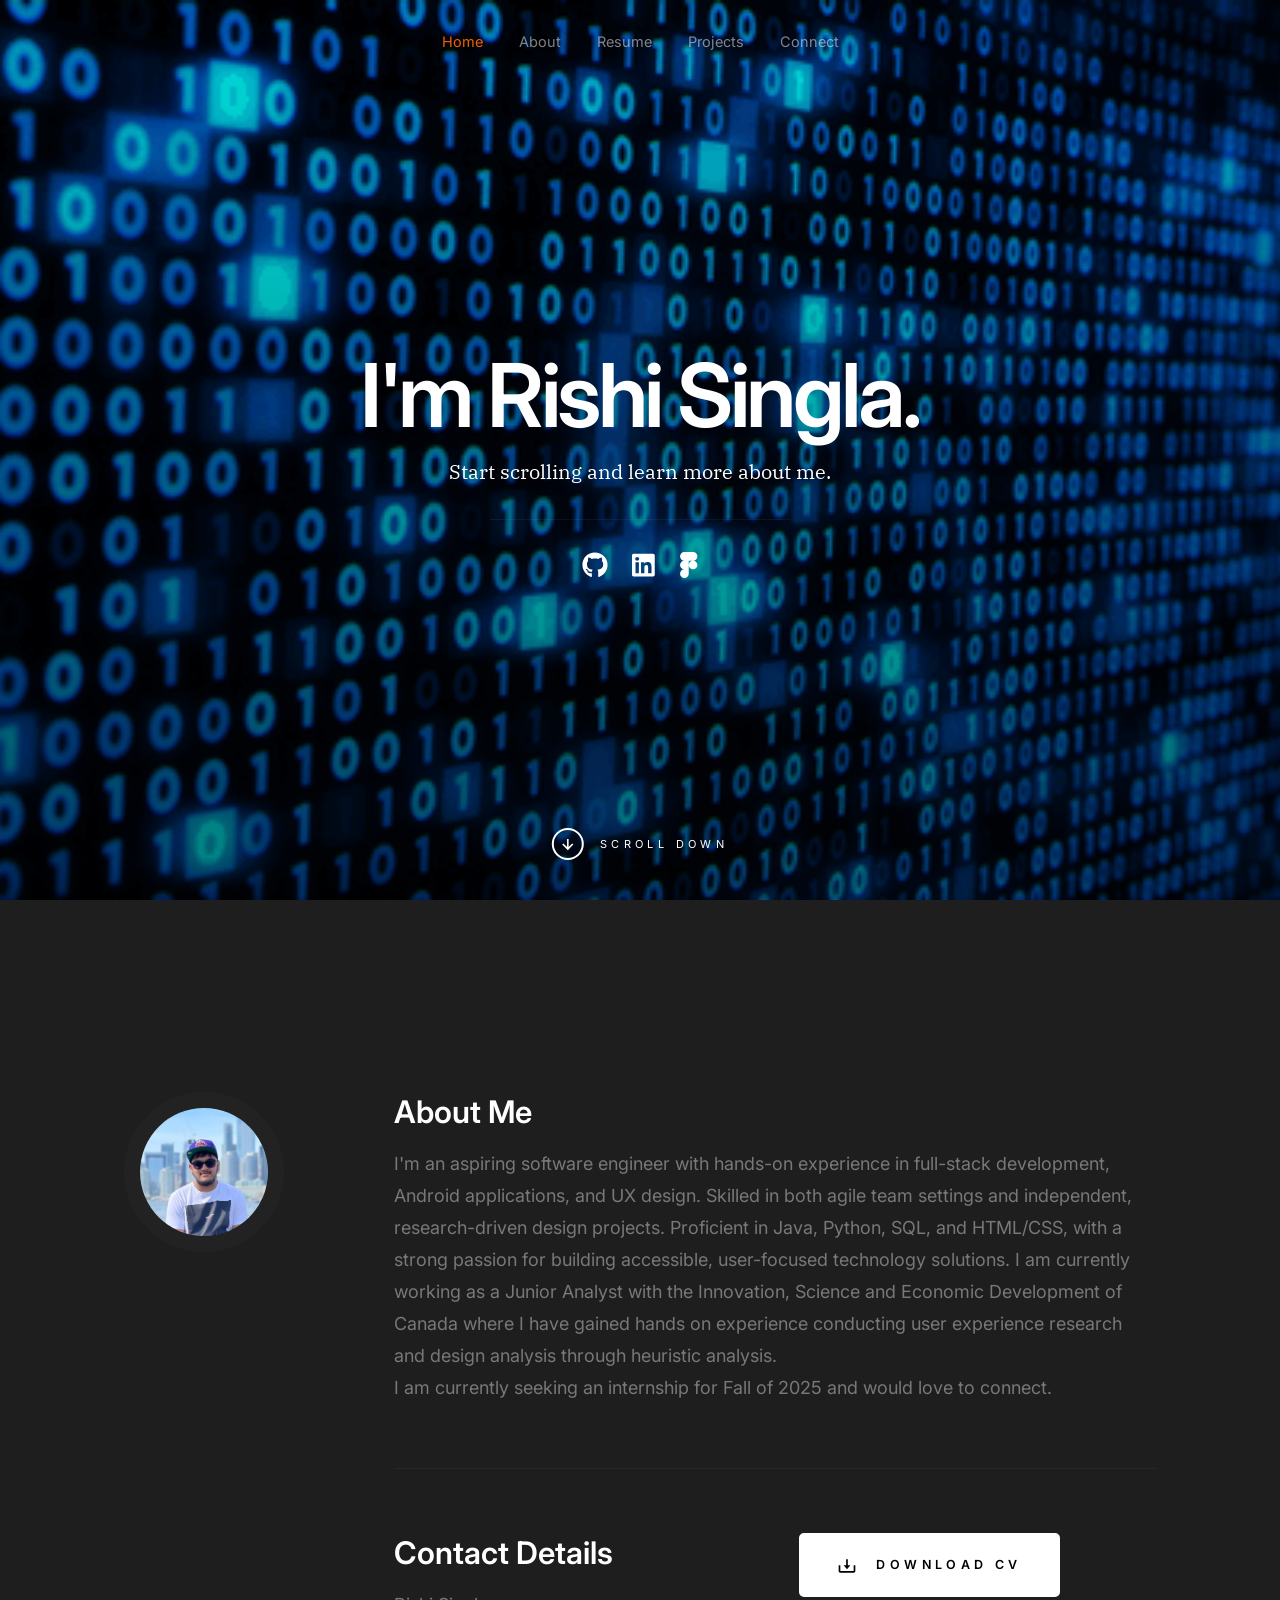
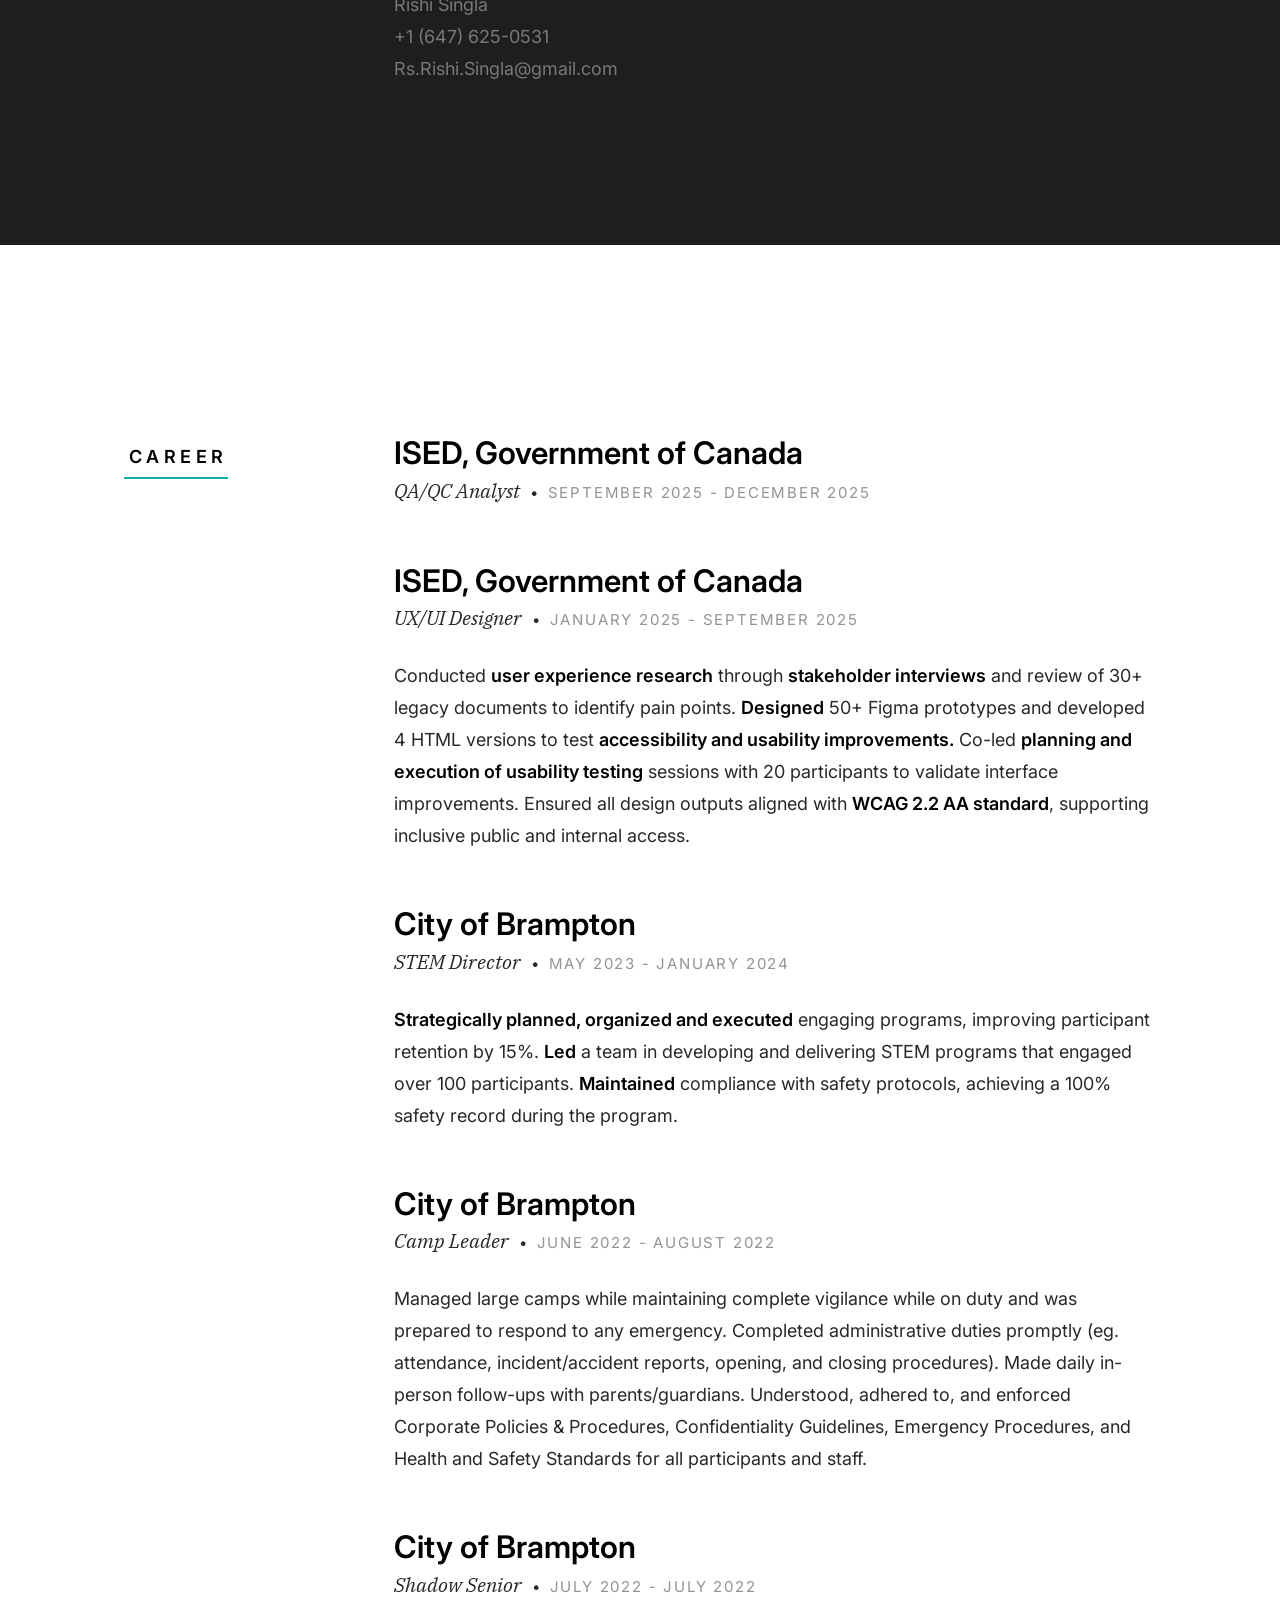
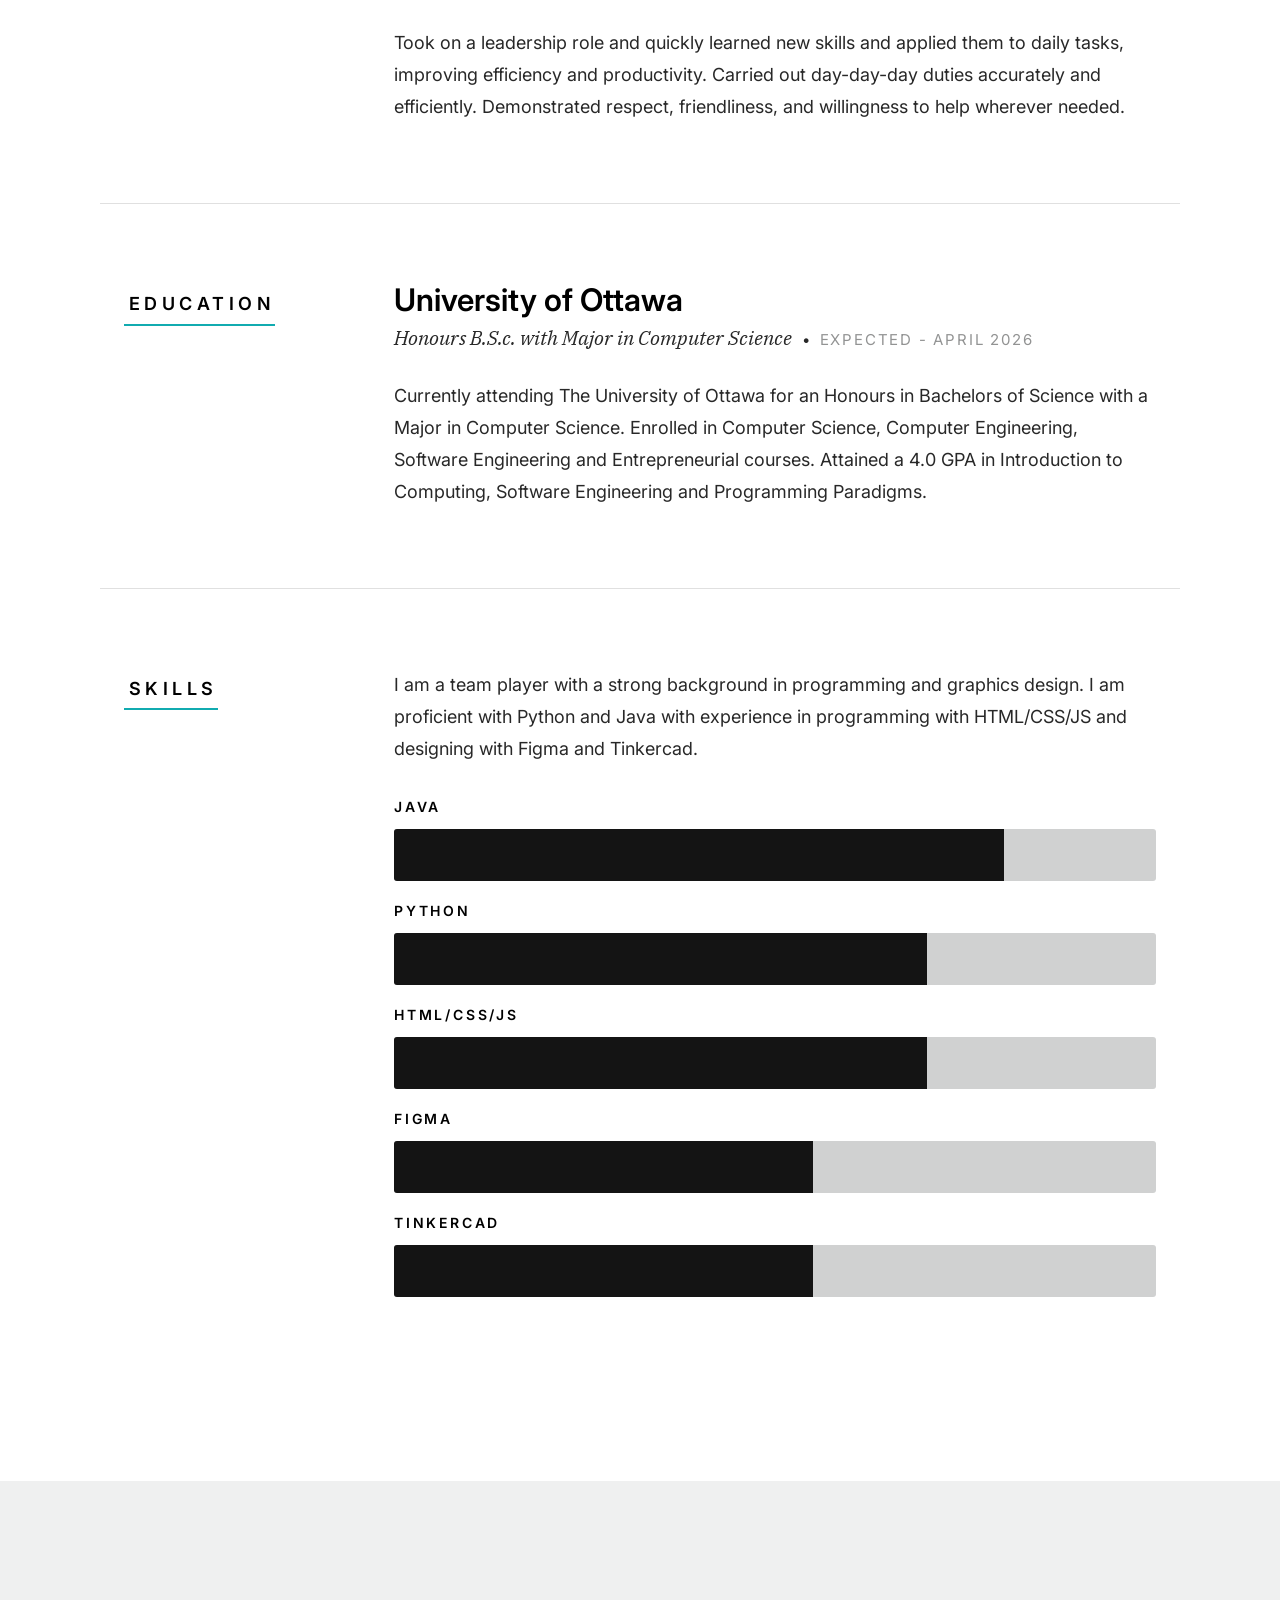
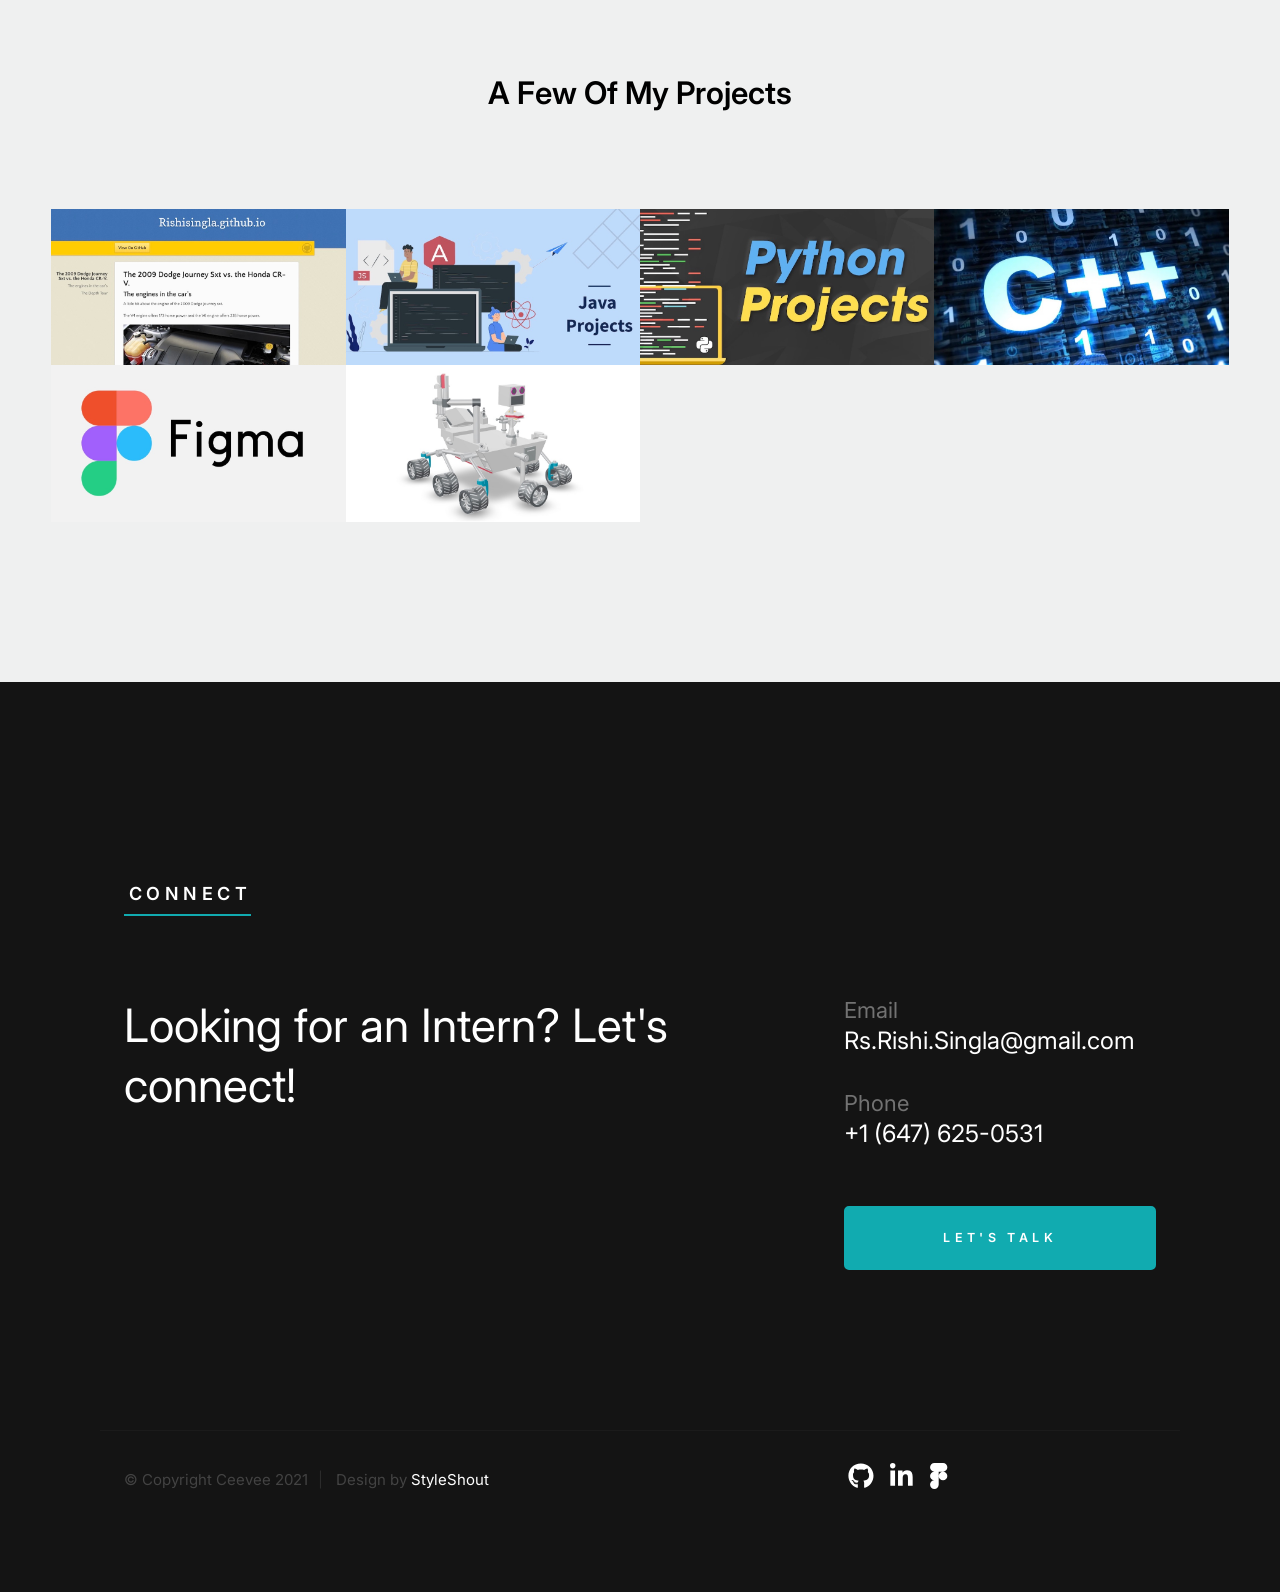
==== commit d050d6d7: "Update index.html" ====
--- a/index.html
+++ b/index.html
@@ -169,9 +169,29 @@
                     <div class="resume-block__header">
                         <h4 class="h3">ISED, Government of Canada</h4>
                         <p class="resume-block__header-meta">
-                            <span>Junior Analyst</span> 
+                            <span>QA/QC Analyst</span> 
                             <span class="resume-block__header-date">
-                                January 2025 - Present
+                                September 2025 - December 2025
+                            </span>
+                        </p>
+                    </div>
+
+                    <p>
+                        <!--Conducted <strong>user experience research</strong> through <strong>stakeholder interviews</strong> and review of 30+ legacy documents to identify pain points.
+                        <Strong>Designed</strong> 50+ Figma prototypes and developed 4 HTML versions to test <strong>accessibility and usability improvements.</strong>
+                        Co-led <strong>planning and execution of usability testing</strong> sessions with 20 participants to validate interface improvements.
+                        Ensured all design outputs aligned with <strong>WCAG 2.2 AA standard</strong>, supporting inclusive public and internal access.-->
+                    </p>
+
+                </div> <!-- end resume-block -->
+                <div class="resume-block">
+
+                    <div class="resume-block__header">
+                        <h4 class="h3">ISED, Government of Canada</h4>
+                        <p class="resume-block__header-meta">
+                            <span>UX/UI Designer</span> 
+                            <span class="resume-block__header-date">
+                                January 2025 - September 2025
                             </span>
                         </p>
                     </div>
@@ -620,3 +640,4 @@
 </body>
 
 </html>
+
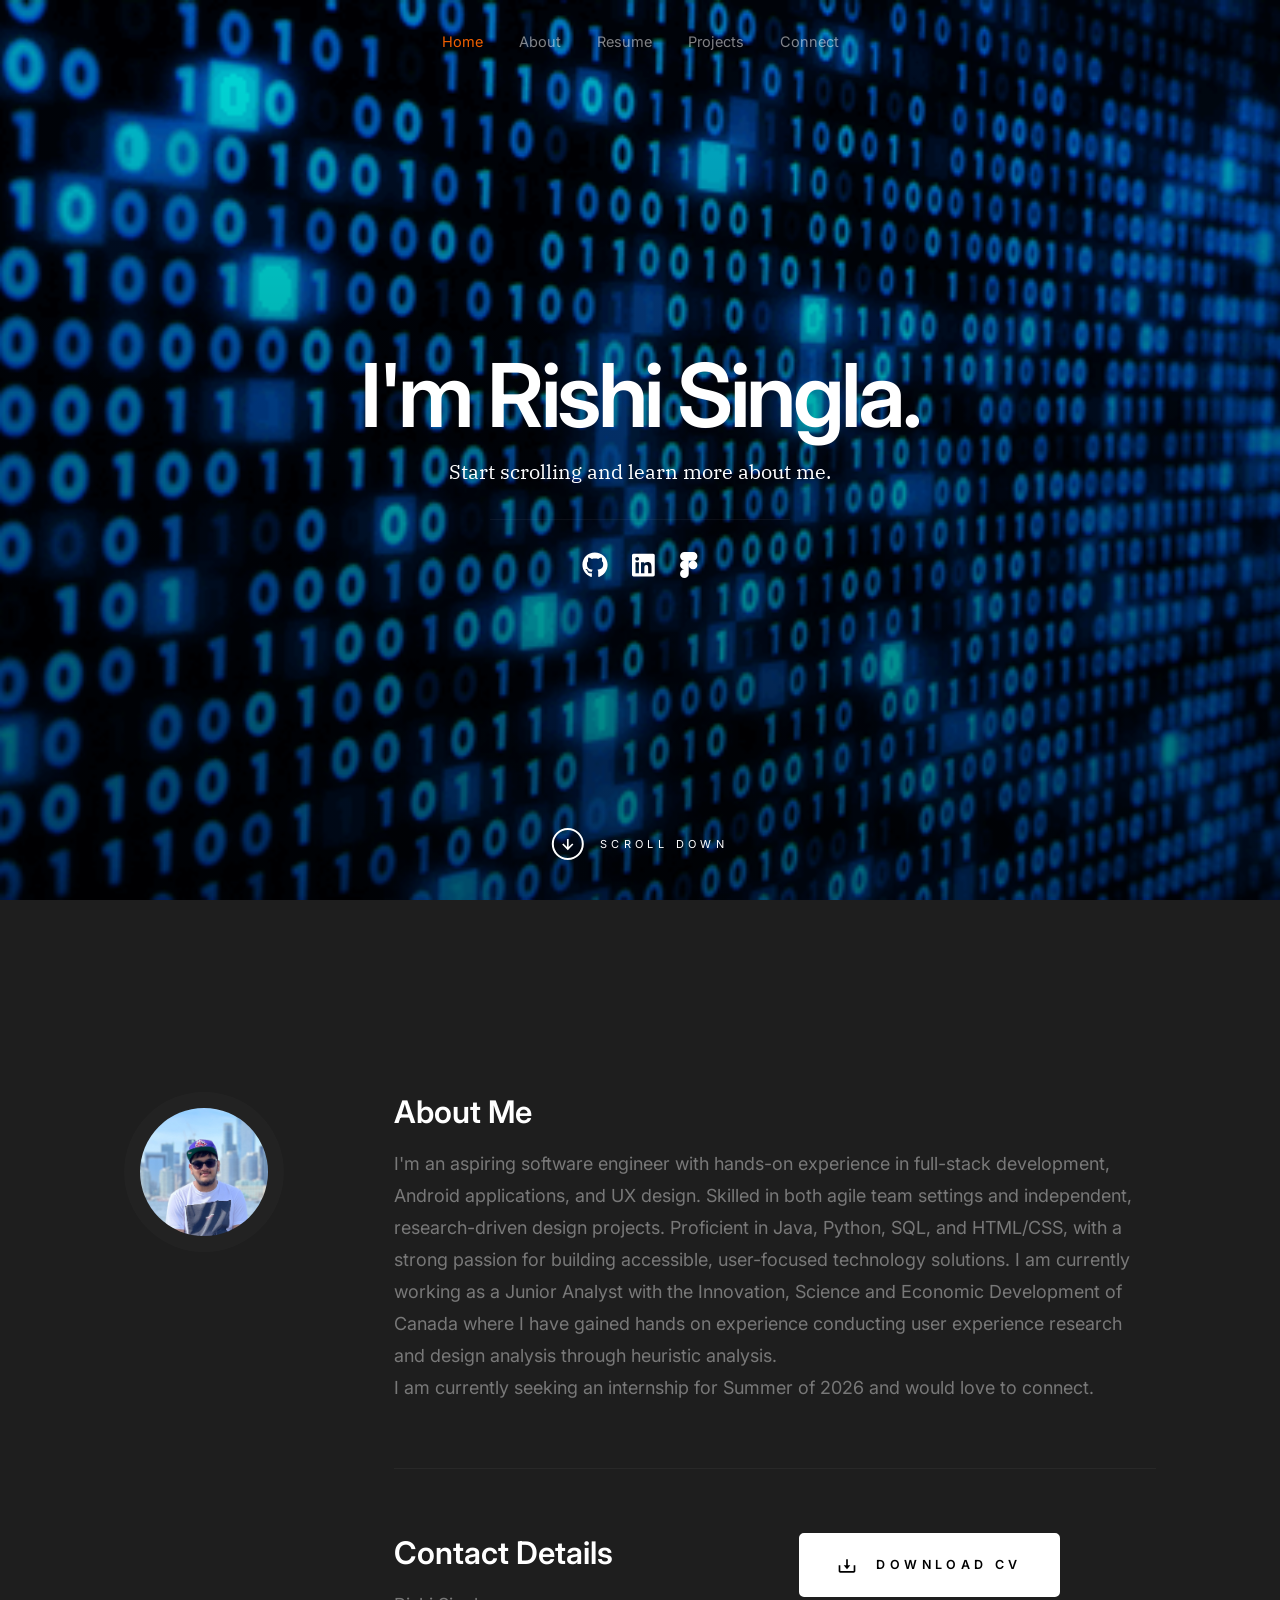
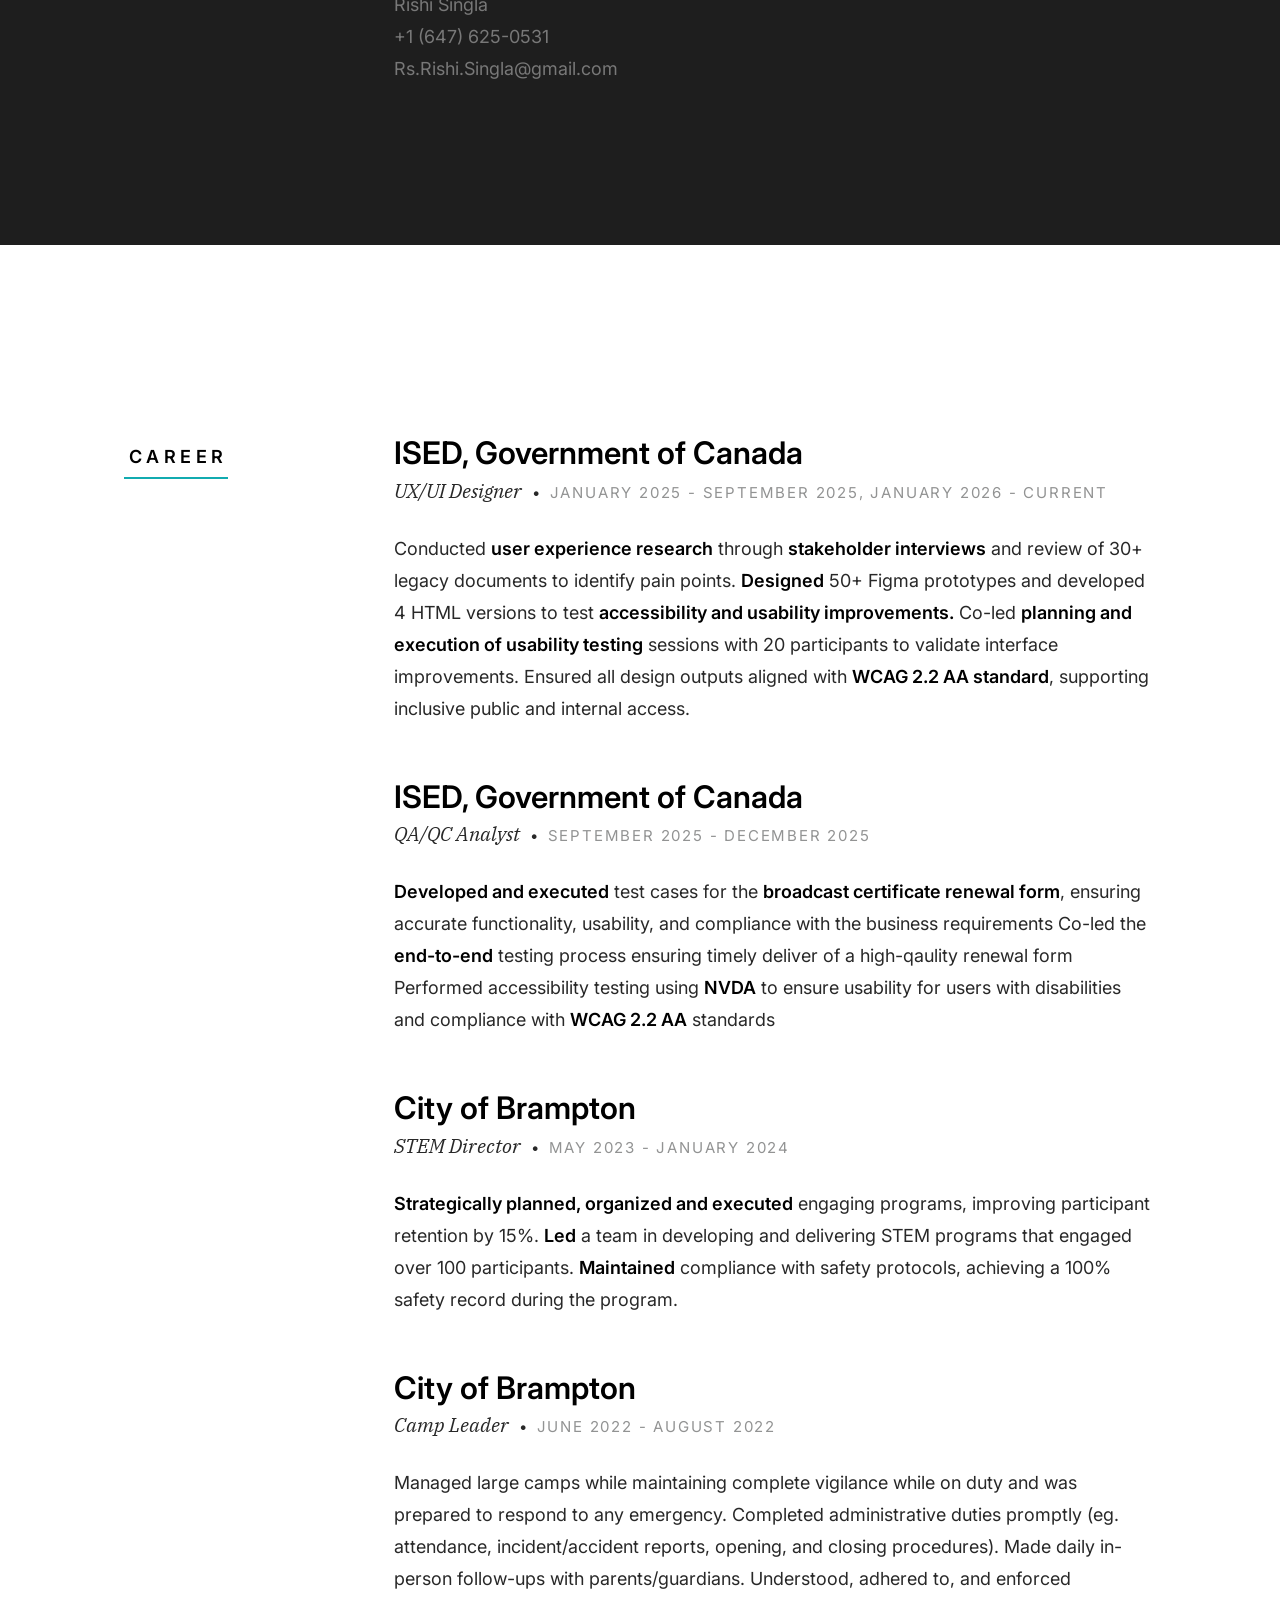
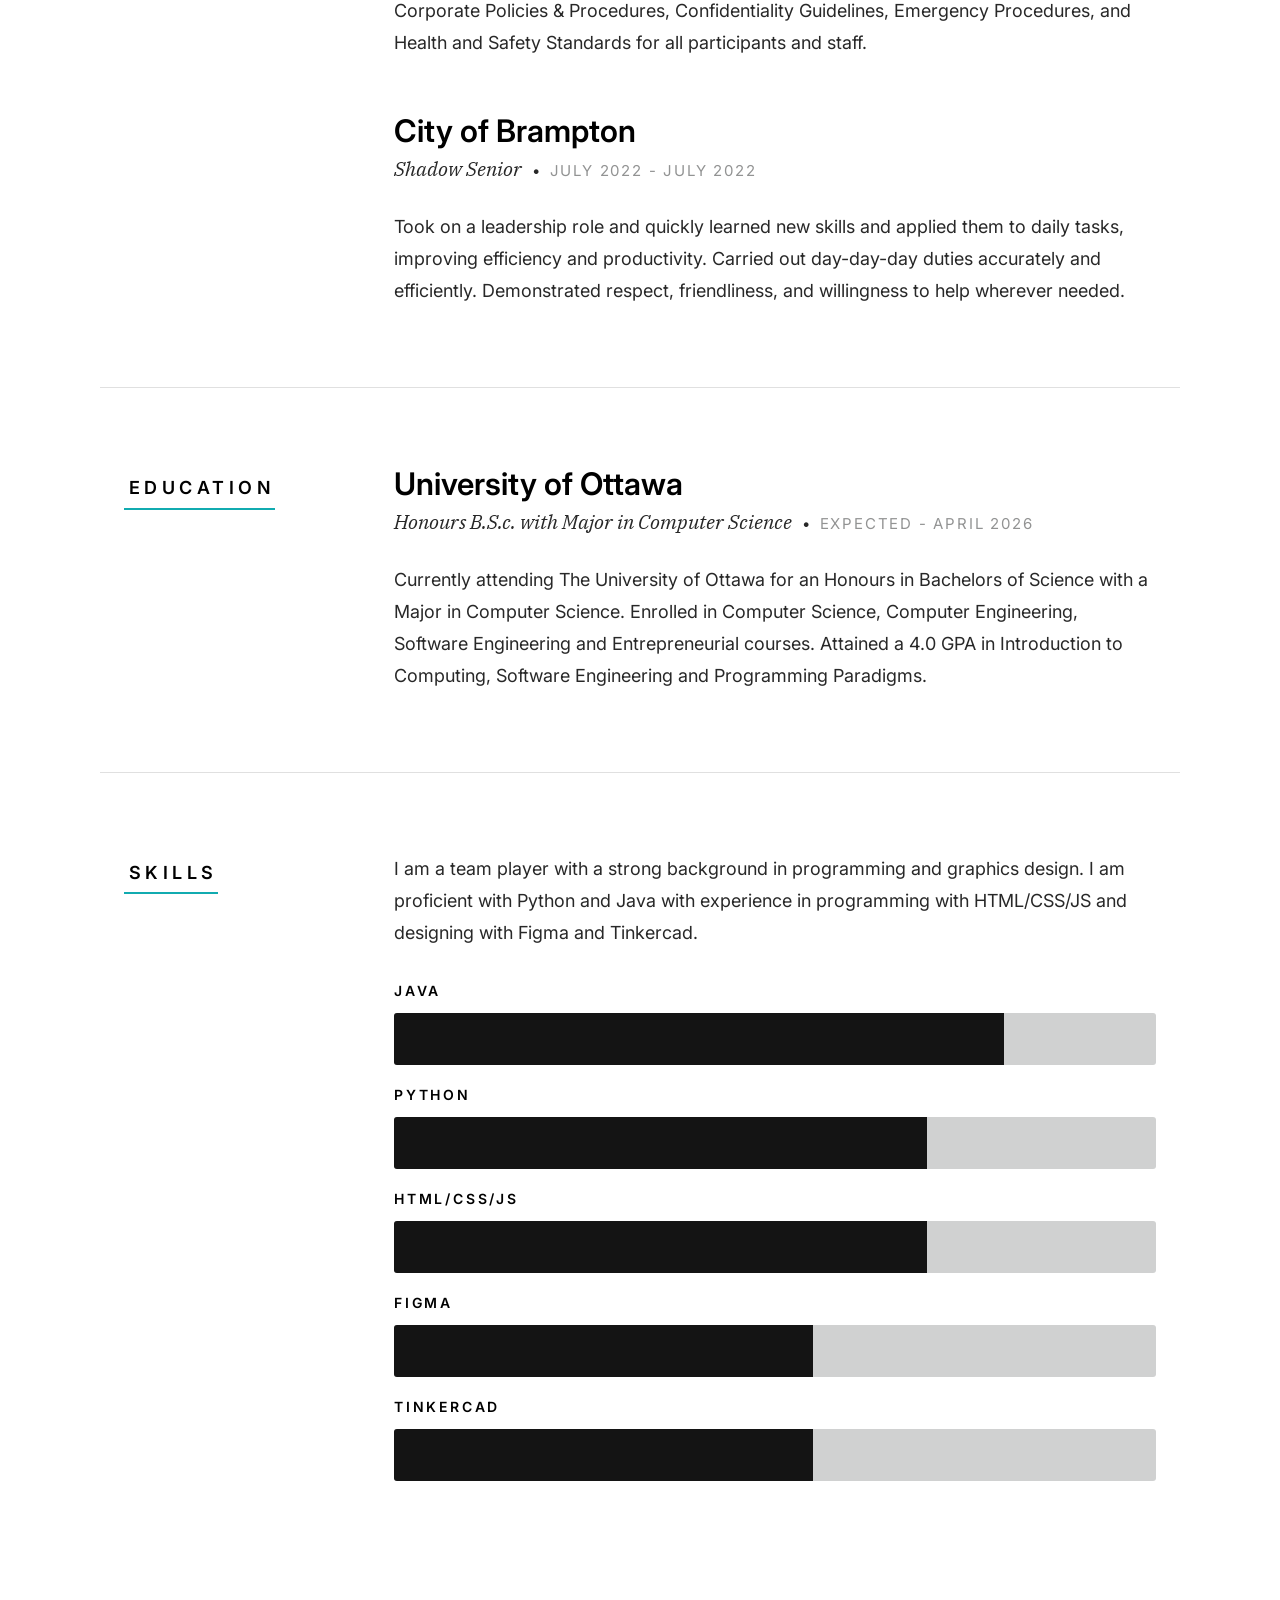
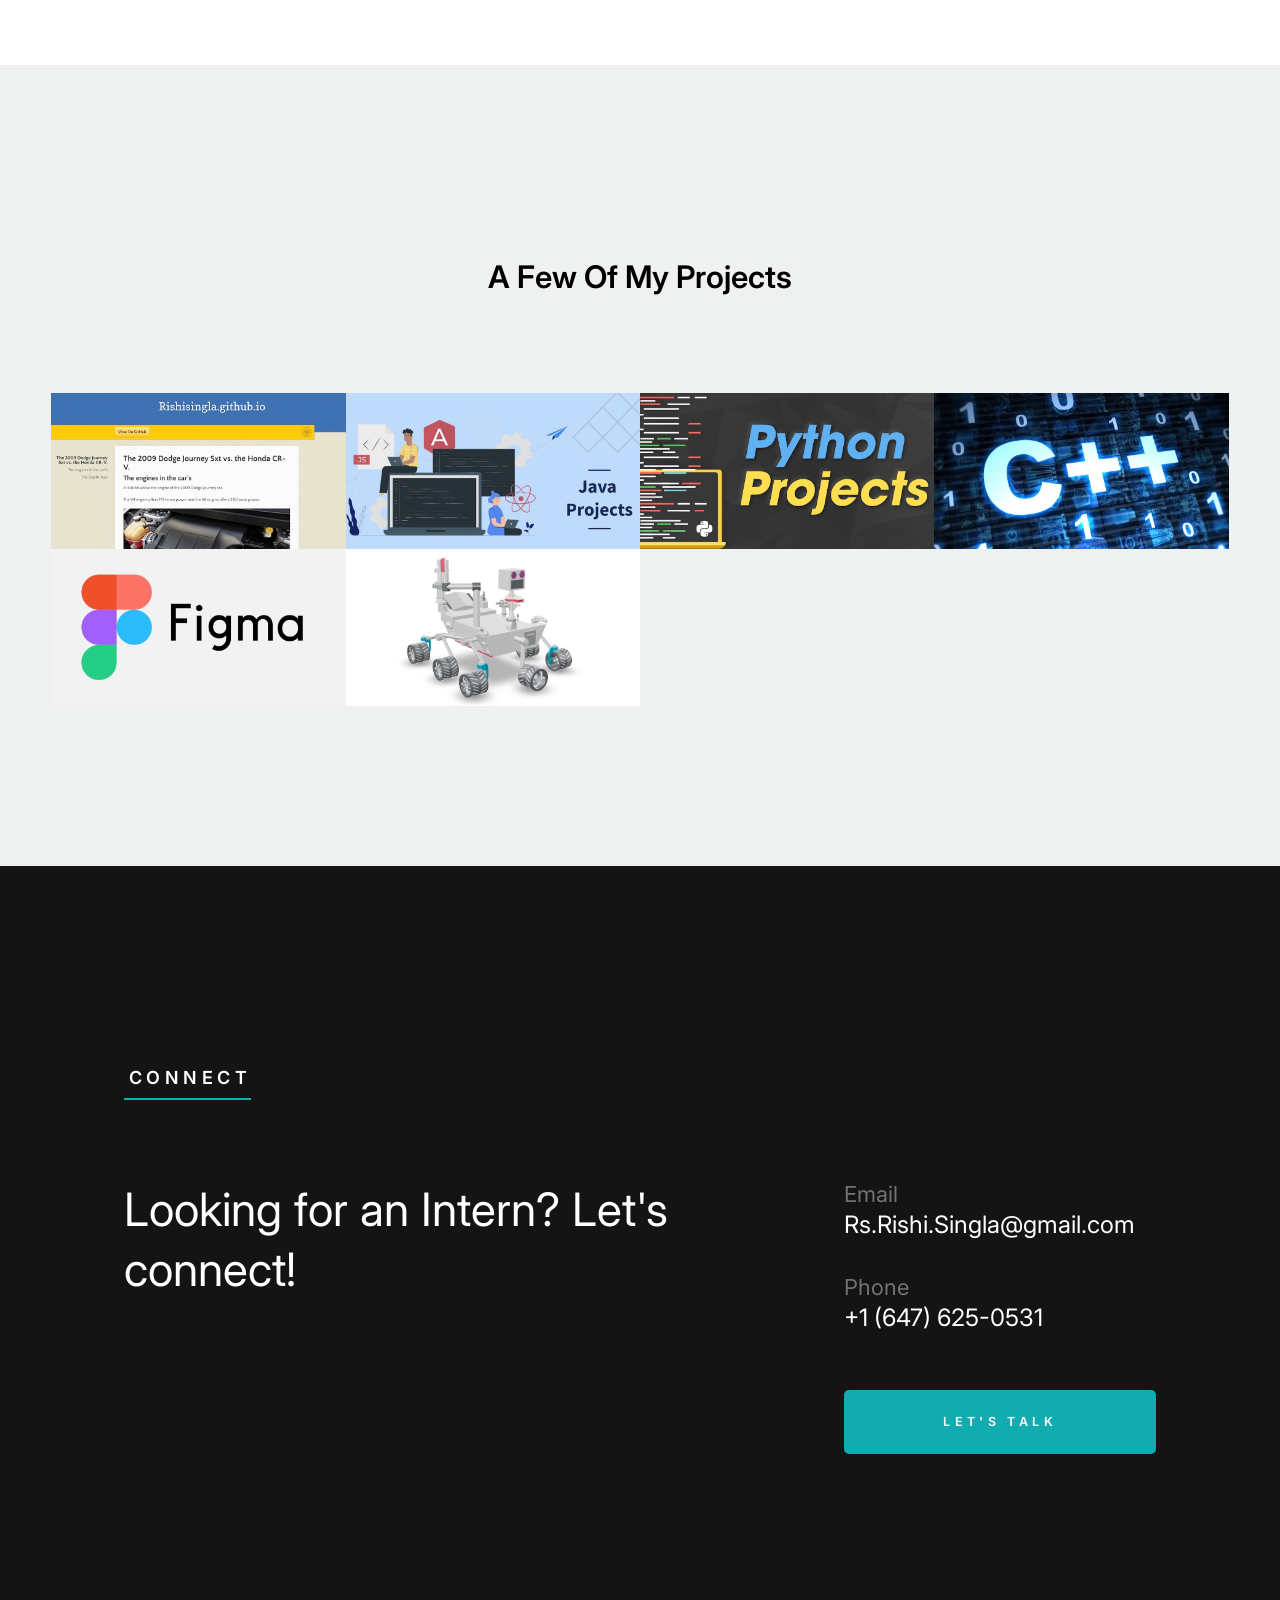
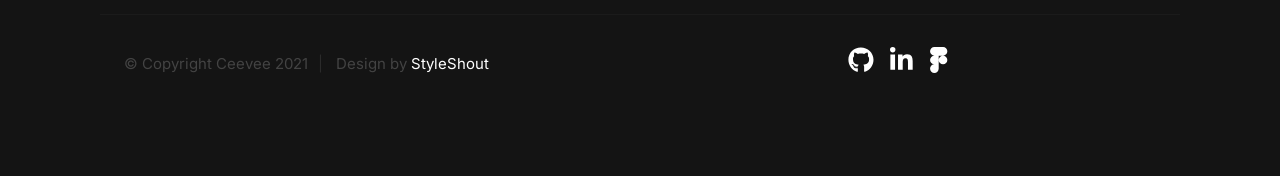
==== commit 1699770c: "Updates as of Feb" ====
--- a/index.html
+++ b/index.html
@@ -124,7 +124,7 @@
                     Proficient in Java, Python, SQL, and HTML/CSS, with a strong passion for building accessible, user-focused technology solutions.
                     I am currently working as a Junior Analyst with the Innovation, Science and Economic Development of Canada where I have gained hands on experience conducting user experience research and design analysis through heuristic analysis. 
             </br>
-                    I am currently seeking an internship for Fall of 2025 and would love to connect. 
+                    I am currently seeking an internship for Summer of 2026 and would love to connect. 
 
                 </p>
 
@@ -163,6 +163,27 @@
                 <h3 class="section-header-allcaps">Career</h3>
             </div>
             <div class="column large-9 tab-12">
+
+                 <div class="resume-block">
+
+                    <div class="resume-block__header">
+                        <h4 class="h3">ISED, Government of Canada</h4>
+                        <p class="resume-block__header-meta">
+                            <span>UX/UI Designer</span> 
+                            <span class="resume-block__header-date">
+                                January 2025 - September 2025, January 2026 - Current
+                            </span>
+                        </p>
+                    </div>
+
+                    <p>
+                        Conducted <strong>user experience research</strong> through <strong>stakeholder interviews</strong> and review of 30+ legacy documents to identify pain points.
+                        <Strong>Designed</strong> 50+ Figma prototypes and developed 4 HTML versions to test <strong>accessibility and usability improvements.</strong>
+                        Co-led <strong>planning and execution of usability testing</strong> sessions with 20 participants to validate interface improvements.
+                        Ensured all design outputs aligned with <strong>WCAG 2.2 AA standard</strong>, supporting inclusive public and internal access.
+                    </p>
+
+                </div> <!-- end resume-block -->
 
                 <div class="resume-block">
 
@@ -177,33 +198,12 @@
                     </div>
 
                     <p>
-                        <!--Conducted <strong>user experience research</strong> through <strong>stakeholder interviews</strong> and review of 30+ legacy documents to identify pain points.
-                        <Strong>Designed</strong> 50+ Figma prototypes and developed 4 HTML versions to test <strong>accessibility and usability improvements.</strong>
-                        Co-led <strong>planning and execution of usability testing</strong> sessions with 20 participants to validate interface improvements.
-                        Ensured all design outputs aligned with <strong>WCAG 2.2 AA standard</strong>, supporting inclusive public and internal access.-->
+
+                        <strong>Developed and executed</strong> test cases for the <strong>broadcast certificate renewal form</strong>, ensuring accurate functionality, usability, and compliance with the business requirements Co-led the <strong>end-to-end</strong> testing process ensuring timely deliver of a high-qaulity renewal form Performed accessibility testing using <strong>NVDA</strong> to ensure usability for users with disabilities and compliance with <strong>WCAG 2.2 AA</strong> standards
                     </p>
 
                 </div> <!-- end resume-block -->
-                <div class="resume-block">
-
-                    <div class="resume-block__header">
-                        <h4 class="h3">ISED, Government of Canada</h4>
-                        <p class="resume-block__header-meta">
-                            <span>UX/UI Designer</span> 
-                            <span class="resume-block__header-date">
-                                January 2025 - September 2025
-                            </span>
-                        </p>
-                    </div>
-
-                    <p>
-                        Conducted <strong>user experience research</strong> through <strong>stakeholder interviews</strong> and review of 30+ legacy documents to identify pain points.
-                        <Strong>Designed</strong> 50+ Figma prototypes and developed 4 HTML versions to test <strong>accessibility and usability improvements.</strong>
-                        Co-led <strong>planning and execution of usability testing</strong> sessions with 20 participants to validate interface improvements.
-                        Ensured all design outputs aligned with <strong>WCAG 2.2 AA standard</strong>, supporting inclusive public and internal access.
-                    </p>
-
-                </div> <!-- end resume-block -->
+               
 
                 <div class="resume-block">
 
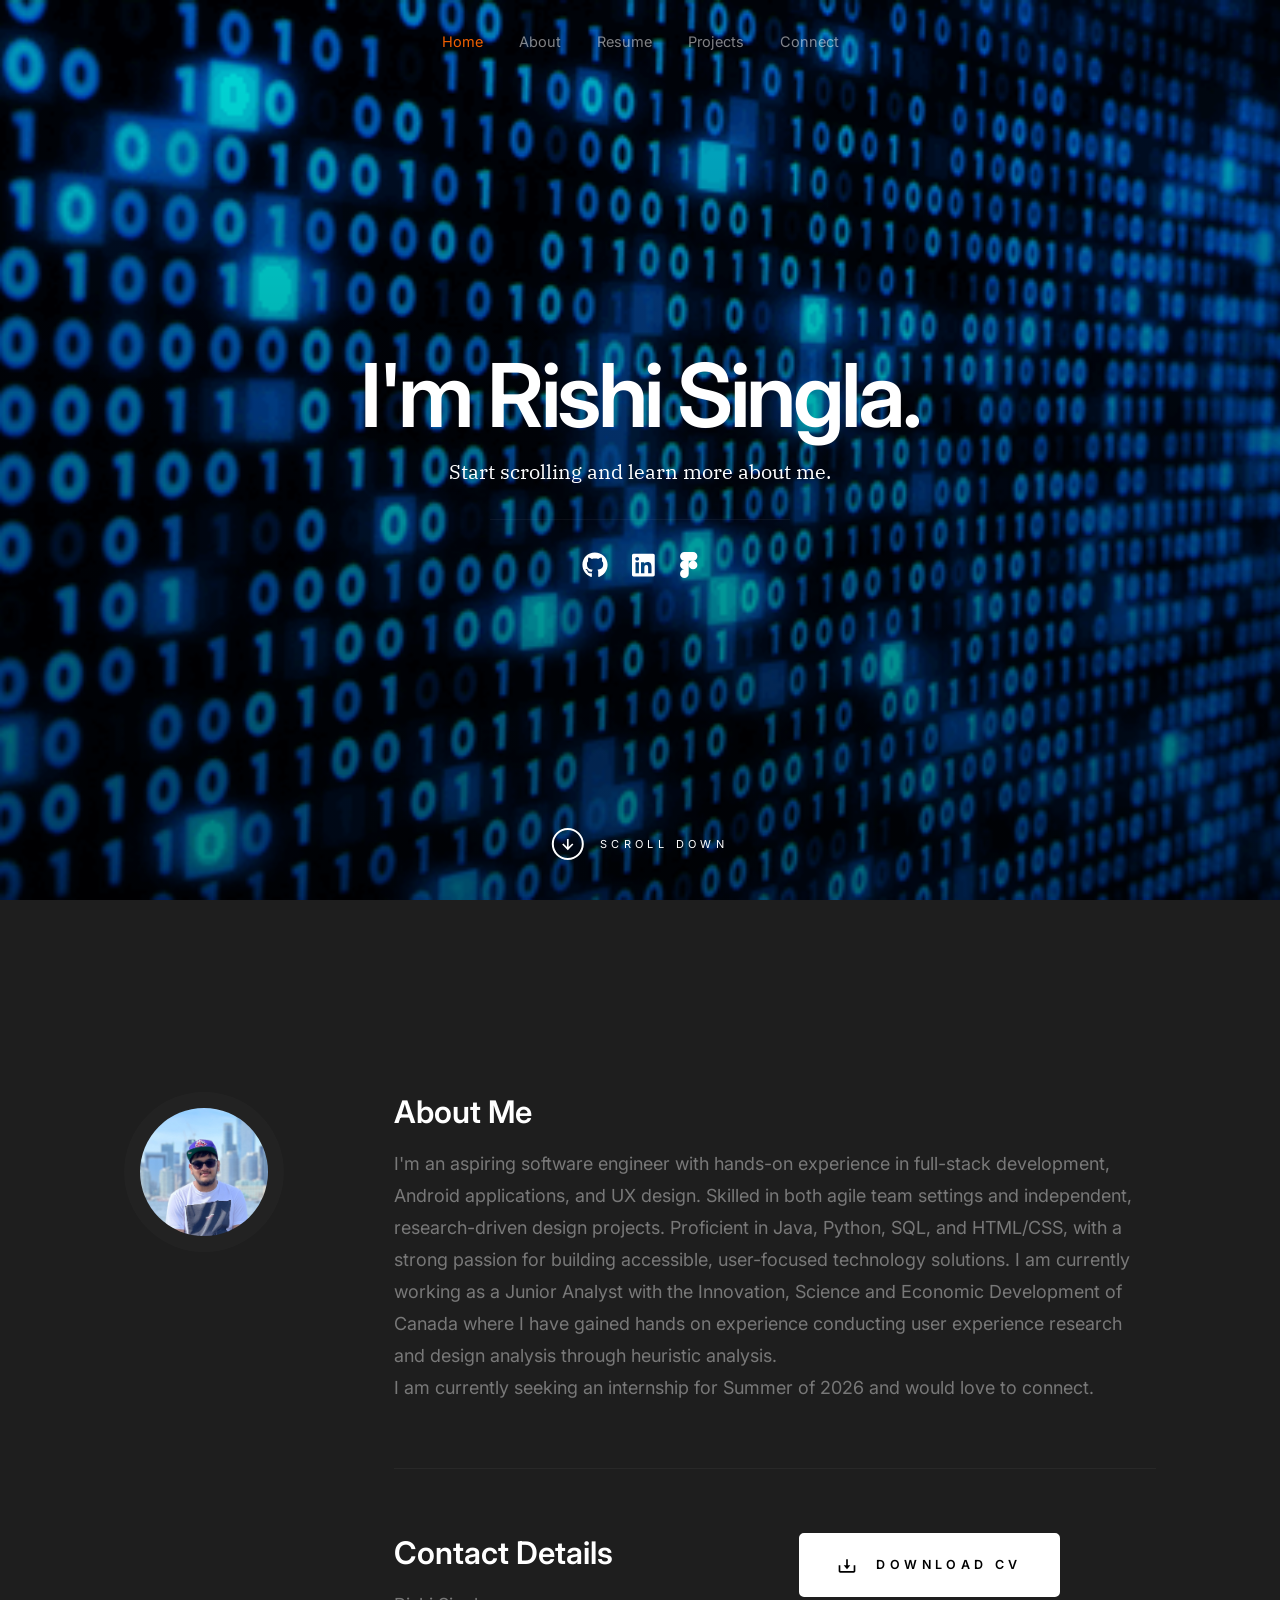
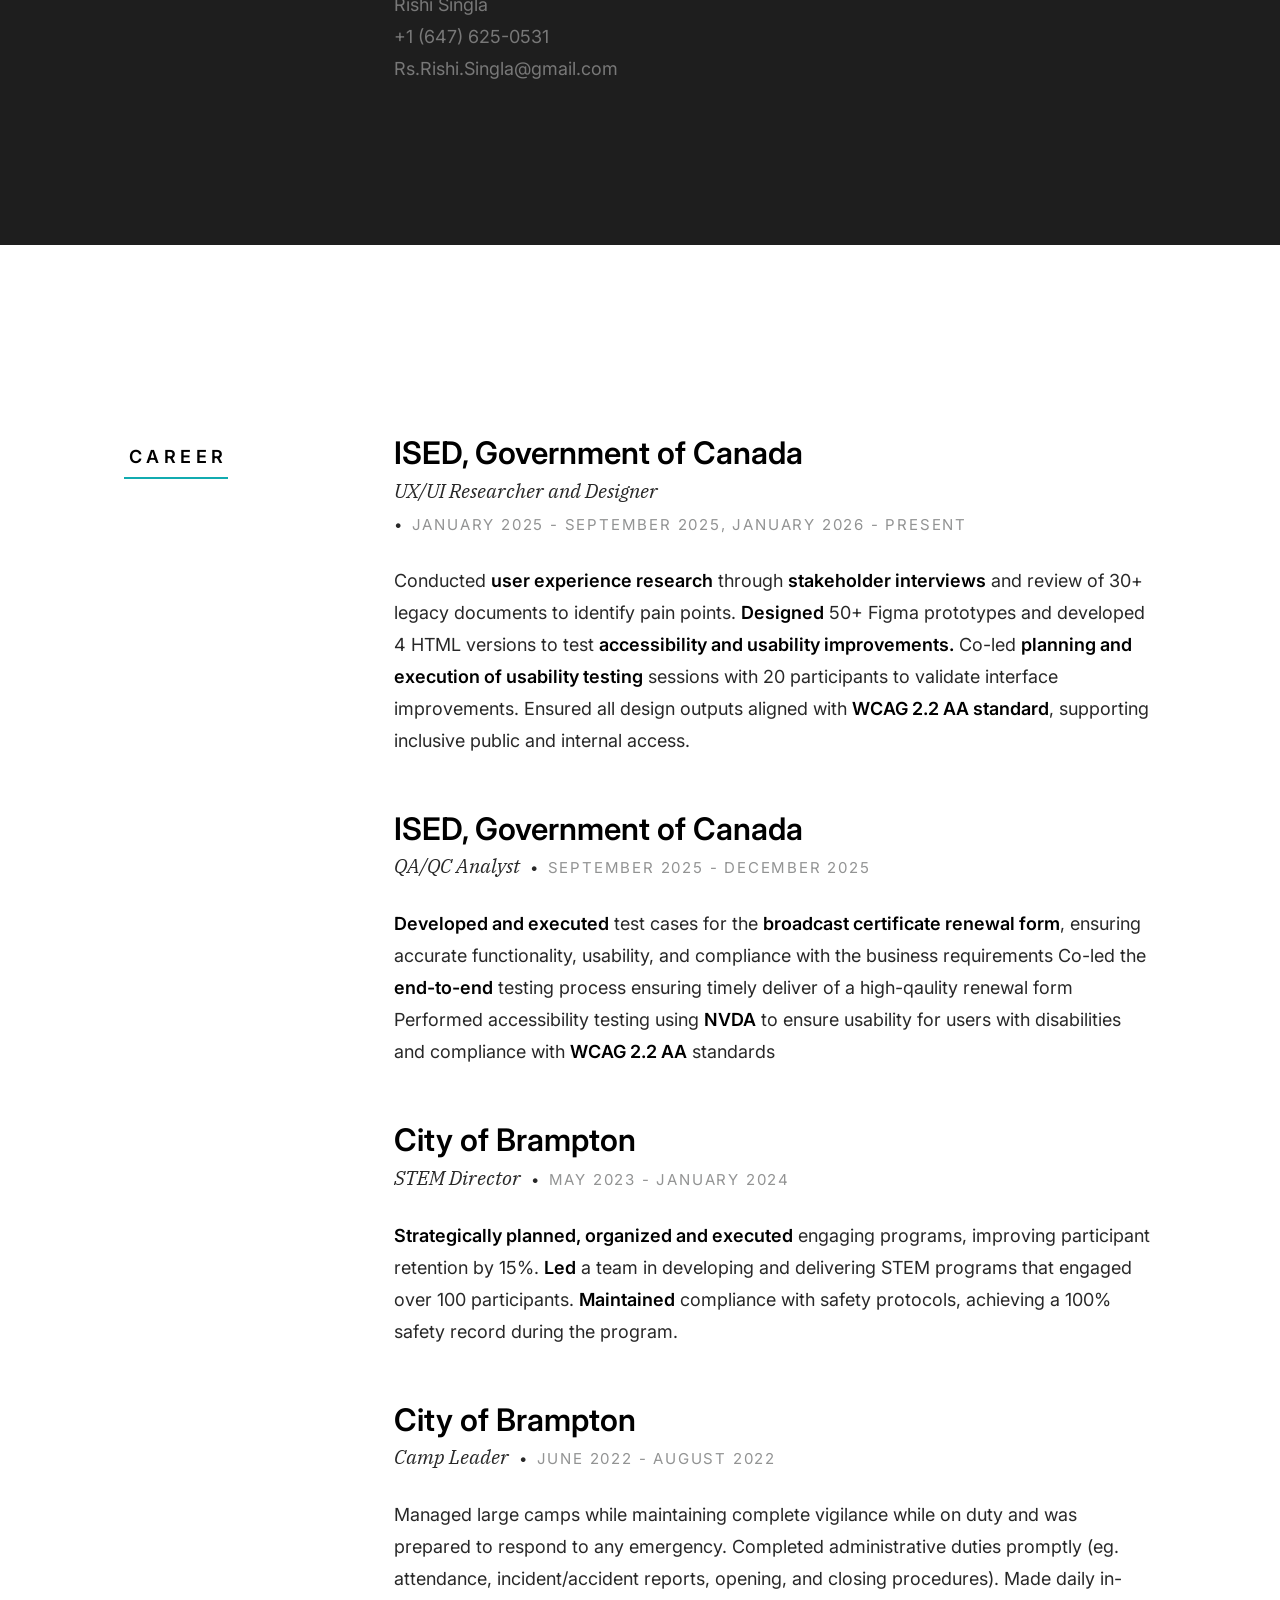
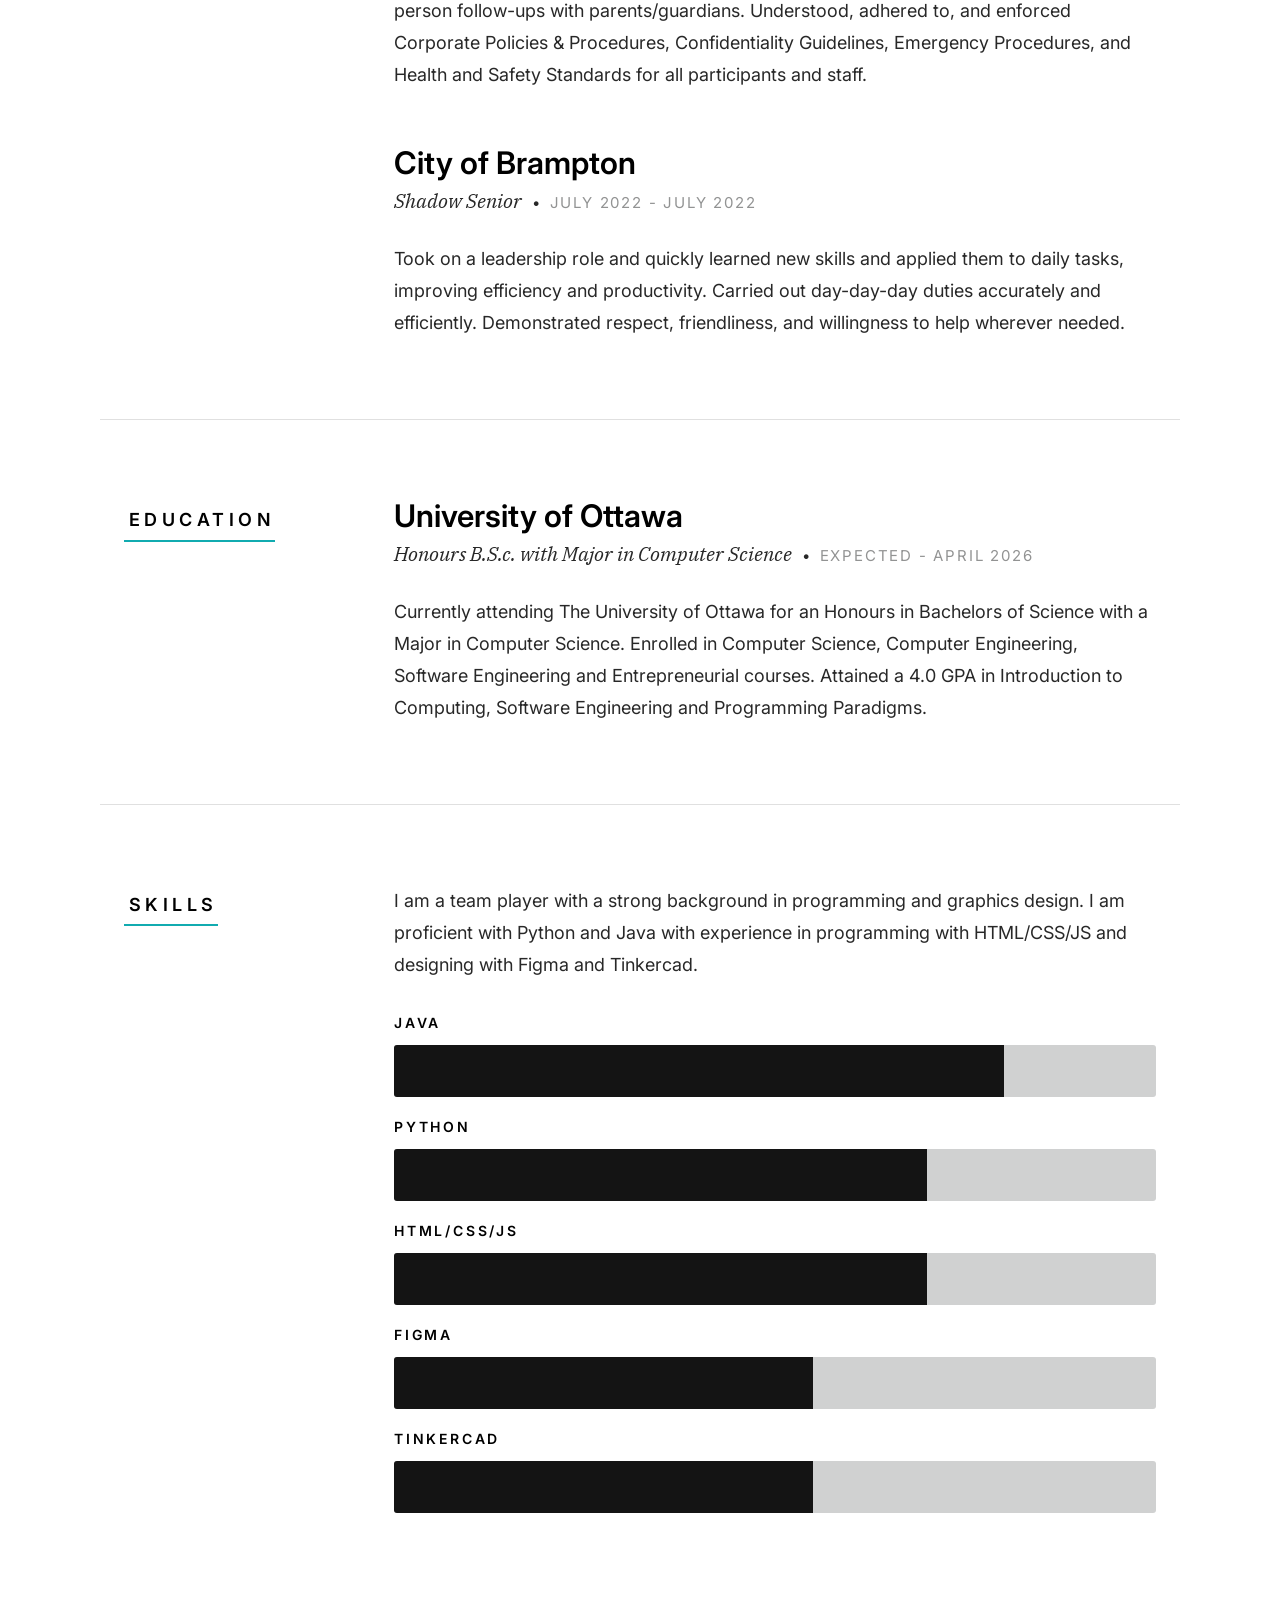
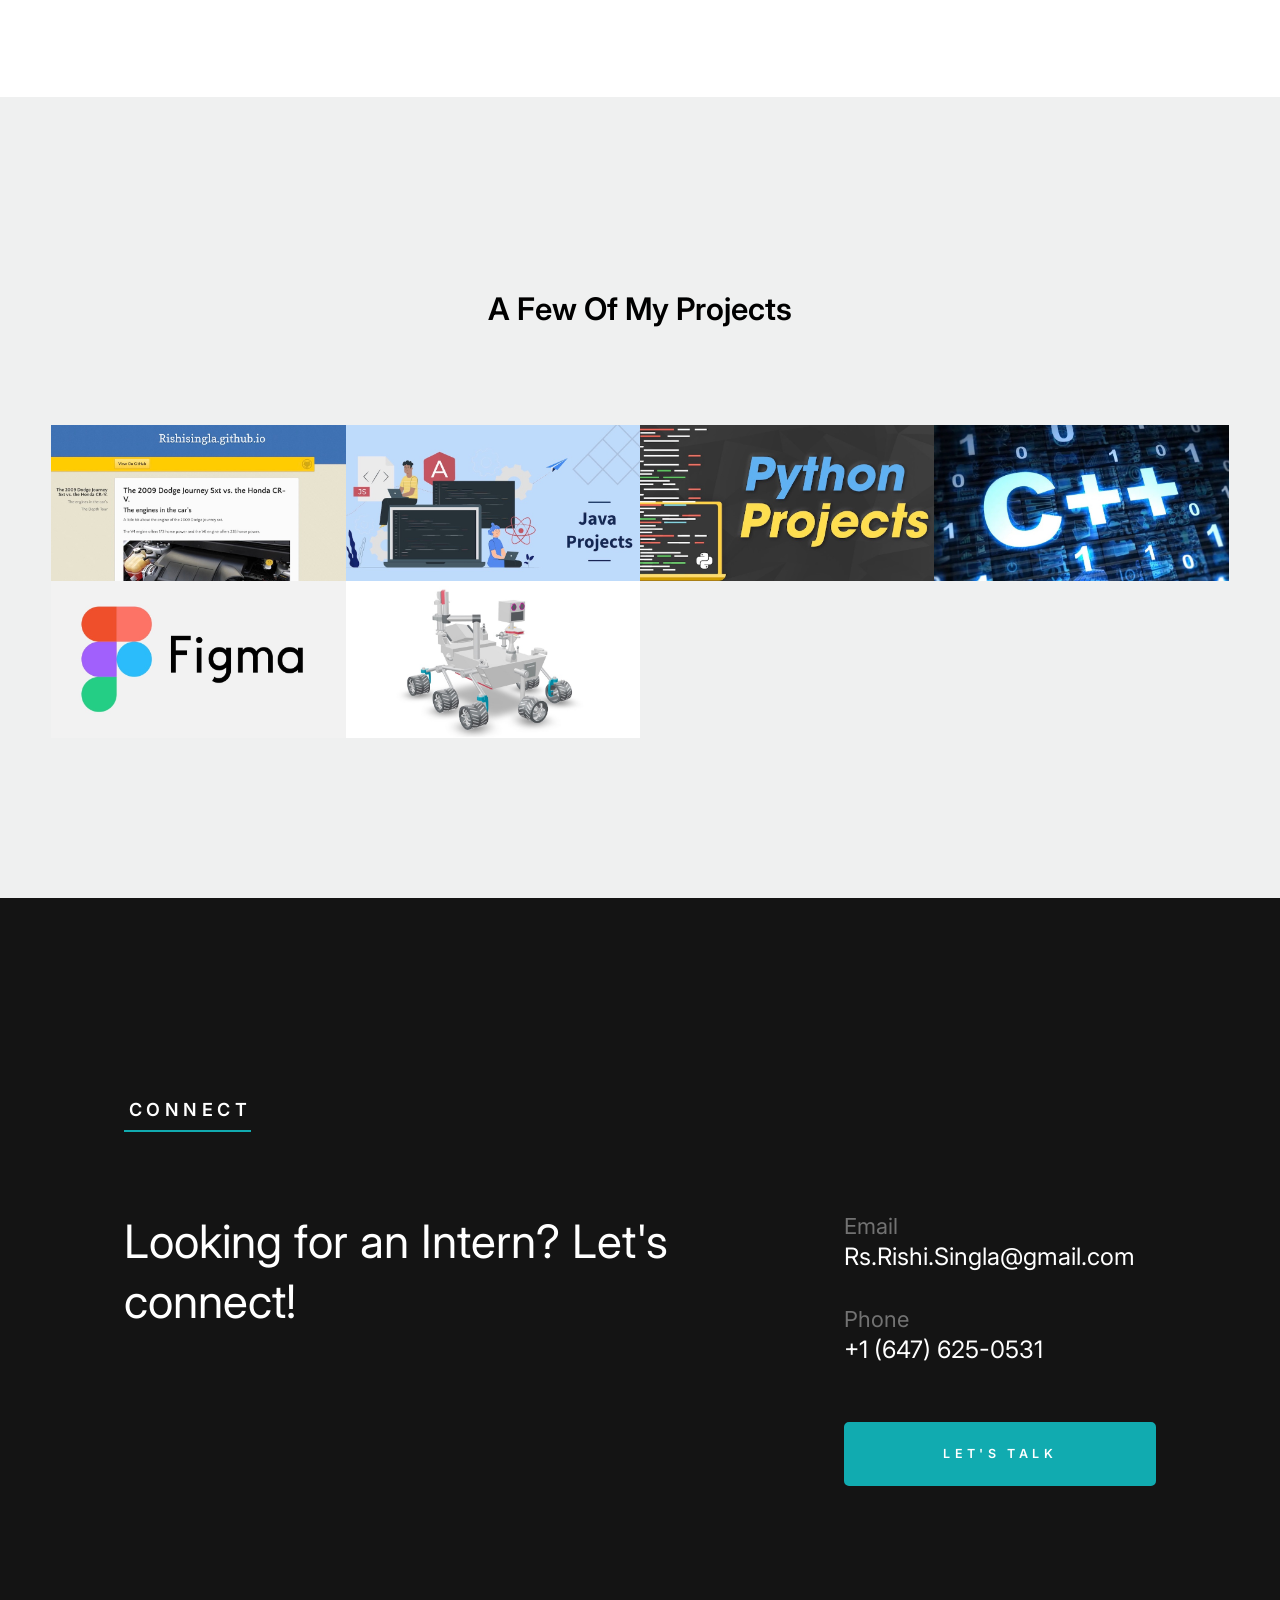
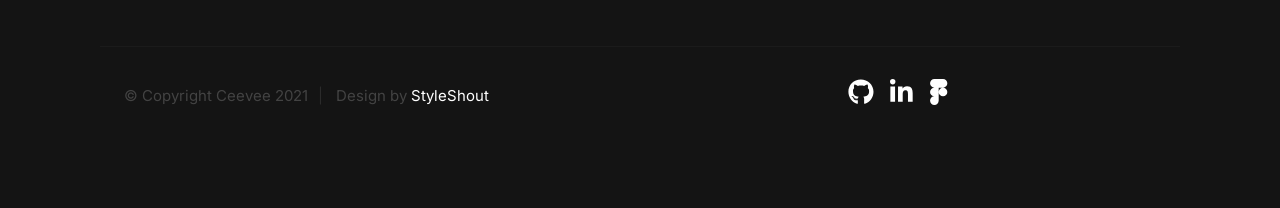
==== commit e585affb: "Updates" ====
--- a/index.html
+++ b/index.html
@@ -1,22 +1,21 @@
-<!DOCTYPE html>
+<!doctype html>
 <html class="no-js" lang="en">
-<head>
-
+  <head>
     <!--- basic page needs
     ================================================== -->
-    <meta charset="utf-8">
+    <meta charset="utf-8" />
     <title>Rishi Singla</title>
-    <meta name="description" content="">
-    <meta name="author" content="">
+    <meta name="description" content="" />
+    <meta name="author" content="" />
 
     <!-- mobile specific metas
     ================================================== -->
-    <meta name="viewport" content="width=device-width, initial-scale=1">
+    <meta name="viewport" content="width=device-width, initial-scale=1" />
 
     <!-- CSS
     ================================================== -->
-    <link rel="stylesheet" href="css/styles.css">
-    <link rel="stylesheet" href="css/vendor.css">
+    <link rel="stylesheet" href="css/styles.css" />
+    <link rel="stylesheet" href="css/vendor.css" />
 
     <!-- script
     ================================================== -->
@@ -24,620 +23,747 @@
 
     <!-- favicons
     ================================================== -->
-    <link rel="apple-touch-icon" sizes="180x180" href="apple-touch-icon.png">
-    <link rel="icon" type="image/png" sizes="32x32" href="/Images/Memoji.png">
-    <link rel="icon" type="image/png" sizes="16x16" href="/Images/Memoji.png">
-    <link rel="manifest" href="site.webmanifest">
-
-
-    <script async src="https://pagead2.googlesyndication.com/pagead/js/adsbygoogle.js?client=ca-pub-5573972941790078"
-     crossorigin="anonymous"></script>
-</head>
-
-<body id="top" class="ss-preload">
-
-
+    <link rel="apple-touch-icon" sizes="180x180" href="apple-touch-icon.png" />
+    <link rel="icon" type="image/png" sizes="32x32" href="/Images/Memoji.png" />
+    <link rel="icon" type="image/png" sizes="16x16" href="/Images/Memoji.png" />
+    <link rel="manifest" href="site.webmanifest" />
+
+    <script
+      async
+      src="https://pagead2.googlesyndication.com/pagead/js/adsbygoogle.js?client=ca-pub-5573972941790078"
+      crossorigin="anonymous"
+    ></script>
+  </head>
+
+  <body id="top" class="ss-preload">
     <!-- preloader
     ================================================== -->
     <div id="preloader">
-        <div id="loader"></div>
+      <div id="loader"></div>
     </div>
 
-
     <!-- header
     ================================================== -->
     <header class="s-header">
-        <div class="row s-header__nav-wrap">
-            <nav class="s-header__nav">
-                <ul>
-                    <li class="current"><a class="smoothscroll" href="#hero">Home</a></li>
-                    <li><a class="smoothscroll" href="#about">About</a></li>
-                    <li><a class="smoothscroll" href="#resume">Resume</a></li>
-                    <li><a class="smoothscroll" href="#portfolio">Projects</a></li>
-                    <li><a class="smoothscroll" href="#contact">Connect</a></li>
-                </ul>
-            </nav>
-        </div> <!-- end row -->
-        
-        <a class="s-header__menu-toggle" href="#0" title="Menu">
-            <span class="s-header__menu-icon"></span>
+      <div class="row s-header__nav-wrap">
+        <nav class="s-header__nav">
+          <ul>
+            <li class="current">
+              <a class="smoothscroll" href="#hero">Home</a>
+            </li>
+            <li><a class="smoothscroll" href="#about">About</a></li>
+            <li><a class="smoothscroll" href="#resume">Resume</a></li>
+            <li><a class="smoothscroll" href="#portfolio">Projects</a></li>
+            <li><a class="smoothscroll" href="#contact">Connect</a></li>
+          </ul>
+        </nav>
+      </div>
+      <!-- end row -->
+
+      <a class="s-header__menu-toggle" href="#0" title="Menu">
+        <span class="s-header__menu-icon"></span>
+      </a>
+    </header>
+    <!-- end s-header -->
+
+    <!-- hero
+    ================================================== -->
+    <section id="hero" class="s-hero target-section">
+      <div class="s-hero__bg rellax" data-rellax-speed="-7"></div>
+
+      <div class="row s-hero__content">
+        <div class="column">
+          <div class="s-hero__content-about">
+            <h1>I'm Rishi Singla.</h1>
+
+            <h3>
+              <a class="smoothscroll" href="#about"
+                >Start scrolling and learn more about me.</a
+              >
+            </h3>
+
+            <div class="s-hero__content-social">
+              <a href="https://github.com/RishiSingla04"
+                ><i class="fab fa-github" aria-hidden="true"></i
+              ></a>
+              <a href="http://www.linkedin.com/in/rs-rishi-singla"
+                ><i class="fab fa-linkedin" aria-hidden="true"></i
+              ></a>
+              <a href="https://www.figma.com/@RishiSingla"
+                ><i class="fab fa-figma" aria-hidden="true"></i
+              ></a>
+            </div>
+          </div>
+          <!-- end s-hero__content-about -->
+        </div>
+      </div>
+      <!-- s-hero__content -->
+
+      <div class="s-hero__scroll">
+        <a href="#about" class="s-hero__scroll-link smoothscroll">
+          <span class="scroll-arrow">
+            <svg
+              xmlns="http://www.w3.org/2000/svg"
+              width="24"
+              height="24"
+              viewBox="0 0 24 24"
+              style="fill: rgba(0, 0, 0, 1); transform:; -ms-filter:"
+            >
+              <path
+                d="M18.707 12.707L17.293 11.293 13 15.586 13 6 11 6 11 15.586 6.707 11.293 5.293 12.707 12 19.414z"
+              ></path>
+            </svg>
+          </span>
+          <span class="scroll-text">Scroll Down</span>
         </a>
-    </header> <!-- end s-header -->
-
-
-    <!-- hero
-    ================================================== -->
-    <section id="hero" class="s-hero target-section">
-
-        <div class="s-hero__bg rellax" data-rellax-speed="-7"></div>
-
-        <div class="row s-hero__content">
-            <div class="column">
-
-                <div class="s-hero__content-about">
-
-                    <h1>I'm Rishi Singla.</h1>
-
-                    <h3>
-                        
-                        
-                        <a class="smoothscroll" href="#about">Start scrolling and learn more about me.</a>
-                    </h3>
-
-
-                    <div class="s-hero__content-social">
-                        <a href="https://github.com/RishiSingla04"><i class="fab fa-github" aria-hidden="true"></i></a>
-                        <a href="http://www.linkedin.com/in/rs-rishi-singla"><i class="fab fa-linkedin" aria-hidden="true"></i></a>
-                        <a href="https://www.figma.com/@RishiSingla"><i class="fab fa-figma" aria-hidden="true"></i></a>
-                    </div>
-
-                </div> <!-- end s-hero__content-about -->
-
-            </div>
-        </div> <!-- s-hero__content -->
-
-        <div class="s-hero__scroll">
-            <a href="#about" class="s-hero__scroll-link smoothscroll">
-                <span class="scroll-arrow">
-                    <svg xmlns="http://www.w3.org/2000/svg" width="24" height="24" viewBox="0 0 24 24" style="fill:rgba(0, 0, 0, 1);transform:;-ms-filter:"><path d="M18.707 12.707L17.293 11.293 13 15.586 13 6 11 6 11 15.586 6.707 11.293 5.293 12.707 12 19.414z"></path></svg>
+      </div>
+      <!-- s-hero__scroll -->
+    </section>
+    <!-- end s-hero -->
+
+    <!-- about
+    ================================================== -->
+    <section id="about" class="s-about target-section">
+      <div class="row">
+        <div class="column large-3 tab-12">
+          <img class="s-about__pic" src="/Images/Rishi.jpg" alt="" />
+        </div>
+        <div class="column large-9 tab-12 s-about__content">
+          <h3>About Me</h3>
+          <p>
+            I'm an aspiring software engineer with hands-on experience in
+            full-stack development, Android applications, and UX design. Skilled
+            in both agile team settings and independent, research-driven design
+            projects. Proficient in Java, Python, SQL, and HTML/CSS, with a
+            strong passion for building accessible, user-focused technology
+            solutions. I am currently working as a Junior Analyst with the
+            Innovation, Science and Economic Development of Canada where I have
+            gained hands on experience conducting user experience research and
+            design analysis through heuristic analysis.
+            <br />
+            I am currently seeking an internship for Summer of 2026 and would
+            love to connect.
+          </p>
+
+          <hr />
+
+          <div class="row s-about__content-bottom">
+            <div class="column w-1000-stack">
+              <h3>Contact Details</h3>
+
+              <p>
+                Rishi Singla <br />
+                <a href="tel:+16476250531">+1 (647) 625-0531</a> <br />
+                <a href="mailto:Rs.Rishi.Singla@gmail.com"
+                  >Rs.Rishi.Singla@gmail.com</a
+                >
+              </p>
+            </div>
+            <div class="column w-1000-stack">
+              <a href="/Rishi's Resume.pdf" class="btn btn--download">
+                <svg
+                  xmlns="http://www.w3.org/2000/svg"
+                  width="24"
+                  height="24"
+                  viewBox="0 0 24 24"
+                  style="fill: rgba(0, 0, 0, 1); transform:; -ms-filter:"
+                >
+                  <path d="M12 16L16 11 13 11 13 4 11 4 11 11 8 11z"></path>
+                  <path
+                    d="M20,18H4v-7H2v7c0,1.103,0.897,2,2,2h16c1.103,0,2-0.897,2-2v-7h-2V18z"
+                  ></path>
+                </svg>
+                Download CV
+              </a>
+            </div>
+          </div>
+        </div>
+      </div>
+      <!-- end row -->
+    </section>
+    <!-- end s-about -->
+
+    <!-- resume
+    ================================================== -->
+    <section id="resume" class="s-resume target-section">
+      <div class="row s-resume__section">
+        <div class="column large-3 tab-12">
+          <h3 class="section-header-allcaps">Career</h3>
+        </div>
+        <div class="column large-9 tab-12">
+          <div class="resume-block">
+            <div class="resume-block__header">
+              <h4 class="h3">ISED, Government of Canada</h4>
+              <p class="resume-block__header-meta">
+                <span>UX/UI Researcher and Designer</span>
+                <span class="resume-block__header-date">
+                  January 2025 - September 2025, January 2026 - Present
                 </span>
-                <span class="scroll-text">Scroll Down</span>
-            </a>
-        </div> <!-- s-hero__scroll -->
-
-    </section> <!-- end s-hero -->
-
-
-    <!-- about
-    ================================================== -->
-    <section id="about" class="s-about target-section">
-
-        <div class="row">
-            <div class="column large-3 tab-12">
-                <img class="s-about__pic" src="/Images/Rishi.jpg" alt="">
-            </div>
-            <div class="column large-9 tab-12 s-about__content">
-                <h3>About Me</h3>
-                <p>
-                    I'm an aspiring software engineer with hands-on experience in full-stack development, Android applications, and UX design. 
-                    Skilled in both agile team settings and independent, research-driven design projects. 
-                    Proficient in Java, Python, SQL, and HTML/CSS, with a strong passion for building accessible, user-focused technology solutions.
-                    I am currently working as a Junior Analyst with the Innovation, Science and Economic Development of Canada where I have gained hands on experience conducting user experience research and design analysis through heuristic analysis. 
-            </br>
-                    I am currently seeking an internship for Summer of 2026 and would love to connect. 
-
+              </p>
+            </div>
+
+            <p>
+              Conducted <strong>user experience research</strong> through
+              <strong>stakeholder interviews</strong> and review of 30+ legacy
+              documents to identify pain points. <strong>Designed</strong> 50+
+              Figma prototypes and developed 4 HTML versions to test
+              <strong>accessibility and usability improvements.</strong> Co-led
+              <strong>planning and execution of usability testing</strong>
+              sessions with 20 participants to validate interface improvements.
+              Ensured all design outputs aligned with
+              <strong>WCAG 2.2 AA standard</strong>, supporting inclusive public
+              and internal access.
+            </p>
+          </div>
+          <!-- end resume-block -->
+
+          <div class="resume-block">
+            <div class="resume-block__header">
+              <h4 class="h3">ISED, Government of Canada</h4>
+              <p class="resume-block__header-meta">
+                <span>QA/QC Analyst</span>
+                <span class="resume-block__header-date">
+                  September 2025 - December 2025
+                </span>
+              </p>
+            </div>
+
+            <p>
+              <strong>Developed and executed</strong> test cases for the
+              <strong>broadcast certificate renewal form</strong>, ensuring
+              accurate functionality, usability, and compliance with the
+              business requirements Co-led the
+              <strong>end-to-end</strong> testing process ensuring timely
+              deliver of a high-qaulity renewal form Performed accessibility
+              testing using <strong>NVDA</strong> to ensure usability for users
+              with disabilities and compliance with
+              <strong>WCAG 2.2 AA</strong> standards
+            </p>
+          </div>
+          <!-- end resume-block -->
+
+          <div class="resume-block">
+            <div class="resume-block__header">
+              <h4 class="h3">City of Brampton</h4>
+              <p class="resume-block__header-meta">
+                <span>STEM Director</span>
+                <span class="resume-block__header-date">
+                  May 2023 - January 2024
+                </span>
+              </p>
+            </div>
+
+            <p>
+              <strong>Strategically planned, organized and executed</strong>
+              engaging programs, improving participant retention by 15%.
+              <strong>Led</strong> a team in developing and delivering STEM
+              programs that engaged over 100 participants.
+              <strong>Maintained</strong> compliance with safety protocols,
+              achieving a 100% safety record during the program.
+            </p>
+          </div>
+          <!-- end resume-block -->
+
+          <div class="resume-block">
+            <div class="resume-block__header">
+              <h4 class="h3">City of Brampton</h4>
+              <p class="resume-block__header-meta">
+                <span>Camp Leader</span>
+                <span class="resume-block__header-date">
+                  June 2022 - August 2022
+                </span>
+              </p>
+            </div>
+
+            <p>
+              Managed large camps while maintaining complete vigilance while on
+              duty and was prepared to respond to any emergency. Completed
+              administrative duties promptly (eg. attendance, incident/accident
+              reports, opening, and closing procedures). Made daily in-person
+              follow-ups with parents/guardians. Understood, adhered to, and
+              enforced Corporate Policies & Procedures, Confidentiality
+              Guidelines, Emergency Procedures, and Health and Safety Standards
+              for all participants and staff.
+            </p>
+          </div>
+          <!-- end resume-block -->
+
+          <div class="resume-block">
+            <div class="resume-block__header">
+              <h4 class="h3">City of Brampton</h4>
+              <p class="resume-block__header-meta">
+                <span>Shadow Senior</span>
+                <span class="resume-block__header-date">
+                  July 2022 - July 2022
+                </span>
+              </p>
+            </div>
+
+            <p>
+              Took on a leadership role and quickly learned new skills and
+              applied them to daily tasks, improving efficiency and
+              productivity. Carried out day-day-day duties accurately and
+              efficiently. Demonstrated respect, friendliness, and willingness
+              to help wherever needed.
+            </p>
+          </div>
+          <!-- end resume-block -->
+        </div>
+      </div>
+      <!-- s-resume__section -->
+
+      <div class="row s-resume__section">
+        <div class="column large-3 tab-12">
+          <h3 class="section-header-allcaps">Education</h3>
+        </div>
+        <div class="column large-9 tab-12">
+          <div class="resume-block">
+            <div class="resume-block__header">
+              <h4 class="h3">University of Ottawa</h4>
+              <p class="resume-block__header-meta">
+                <span>Honours B.S.c. with Major in Computer Science</span>
+                <span class="resume-block__header-date">
+                  Expected - April 2026
+                </span>
+              </p>
+            </div>
+
+            <p>
+              Currently attending The University of Ottawa for an Honours in
+              Bachelors of Science with a Major in Computer Science. Enrolled in
+              Computer Science, Computer Engineering, Software Engineering and
+              Entrepreneurial courses. Attained a 4.0 GPA in Introduction to
+              Computing, Software Engineering and Programming Paradigms.
+            </p>
+          </div>
+          <!-- end resume-block -->
+        </div>
+      </div>
+      <!-- s-resume__section -->
+
+      <div class="row s-resume__section">
+        <div class="column large-3 tab-12">
+          <h3 class="section-header-allcaps">Skills</h3>
+        </div>
+        <div class="column large-9 tab-12">
+          <div class="resume-block">
+            <p>
+              I am a team player with a strong background in programming and
+              graphics design. I am proficient with Python and Java with
+              experience in programming with HTML/CSS/JS and designing with
+              Figma and Tinkercad.
+            </p>
+
+            <ul class="skill-bars-fat">
+              <li>
+                <div class="progress percent80"></div>
+                <strong>Java</strong>
+              </li>
+              <li>
+                <div class="progress percent70"></div>
+                <strong>Python</strong>
+              </li>
+              <li>
+                <div class="progress percent70"></div>
+                <strong>HTML/CSS/JS</strong>
+              </li>
+              <li>
+                <div class="progress percent55"></div>
+                <strong>Figma</strong>
+              </li>
+              <li>
+                <div class="progress percent55"></div>
+                <strong>Tinkercad</strong>
+              </li>
+            </ul>
+          </div>
+          <!-- end resume-block -->
+        </div>
+      </div>
+      <!-- s-resume__section -->
+    </section>
+    <!-- end s-resume -->
+
+    <!-- portfolio
+    ================================================== -->
+    <section id="portfolio" class="s-portfolio target-section">
+      <div class="row s-portfolio__header">
+        <div class="column large-12">
+          <h3>A Few Of My Projects</h3>
+        </div>
+      </div>
+
+      <div
+        class="row collapse block-large-1-4 block-medium-1-3 block-tab-1-2 block-500-stack folio-list"
+      >
+        <div class="column folio-item">
+          <a href="#modal-01" class="folio-item__thumb">
+            <img
+              src="Images/Personal Website.jpeg"
+              srcset="Images/Personal Website.jpeg 1x, 
+                                 Images/Personal Website.jpeg 2x"
+              alt=""
+            />
+          </a>
+        </div>
+        <!-- end folio-item -->
+
+        <div class="column folio-item">
+          <a href="#modal-02" class="folio-item__thumb">
+            <img
+              src="Images/Java-Projects.jpeg"
+              srcset="
+                Images/Java-Projects.jpeg 1x,
+                Images/Java-Projects.jpeg 2x
+              "
+              alt=""
+            />
+          </a>
+        </div>
+        <!-- end folio-item -->
+
+        <div class="column folio-item">
+          <a href="#modal-03" class="folio-item__thumb">
+            <img
+              src="Images/Python-Projects.jpeg"
+              srcset="
+                Images/Python-Projects.jpeg 1x,
+                Images/Python-Projects.jpeg 2x
+              "
+              alt=""
+            />
+          </a>
+        </div>
+        <!-- end folio-item -->
+
+        <div class="column folio-item">
+          <a href="#modal-04" class="folio-item__thumb">
+            <img
+              src="Images/C++-Projects.jpeg"
+              srcset="Images/C++-Projects.jpeg 1x, Images/C++-Projects.jpeg 2x"
+              alt=""
+            />
+          </a>
+        </div>
+        <!-- end folio-item -->
+
+        <div class="column folio-item">
+          <a href="#modal-05" class="folio-item__thumb">
+            <img
+              src="Images/Figma-Projects.jpeg"
+              srcset="
+                Images/Figma-Projects.jpeg 1x,
+                Images/Figma-Projects.jpeg 2x
+              "
+              alt=""
+            />
+          </a>
+        </div>
+        <!-- end folio-list -->
+
+        <div class="column folio-item">
+          <a href="#modal-06" class="folio-item__thumb">
+            <img
+              src="Images/3D-Design.jpeg"
+              srcset="Images/3D-Design.jpeg 1x, Images/3D-Design.jpeg 2x"
+              alt=""
+            />
+          </a>
+        </div>
+        <!-- end folio-list -->
+      </div>
+
+      <!-- Modal Templates Popup
+        =========================================================== -->
+      <div id="modal-01" hidden>
+        <div class="modal-popup">
+          <img src="Images/Personal Website.png" alt="" />
+
+          <div class="modal-popup__desc">
+            <h5>Personal Website</h5>
+            <p>
+              A comparison website for a grade 7 project, where I had to teach
+              myself HTML to program this website. This website compares two
+              different cars and gives different opinions on which car suits
+              which buyers.
+            </p>
+            <ul class="modal-popup__cat">
+              <li>HTML</li>
+              <li>Web Development</li>
+            </ul>
+          </div>
+
+          <a href="https://rishisingla.github.io" class="modal-popup__details"
+            >Project link</a
+          >
+        </div>
+      </div>
+      <!-- end modal -->
+
+      <div id="modal-02" hidden>
+        <div class="modal-popup">
+          <img src="Images/Java-Projects.jpeg" alt="" />
+
+          <div class="modal-popup__desc">
+            <h5>Java Projects</h5>
+            <p>Some of my java projects.</p>
+            <ul class="modal-popup__cat">
+              <li>Java</li>
+            </ul>
+          </div>
+
+          <a
+            href="https://github.com/stars/RishiSingla04/lists/java-projects"
+            class="modal-popup__details"
+            >Project link</a
+          >
+        </div>
+      </div>
+      <!-- end modal -->
+
+      <div id="modal-03" hidden>
+        <div class="modal-popup">
+          <img src="Images/Python-Projects.jpeg" alt="" />
+
+          <div class="modal-popup__desc">
+            <h5>Python Projects</h5>
+            <p>Some of my python projects.</p>
+            <ul class="modal-popup__cat">
+              <li>Python</li>
+            </ul>
+          </div>
+
+          <a
+            href="https://github.com/stars/RishiSingla04/lists/python-projects"
+            class="modal-popup__details"
+            >Project link</a
+          >
+        </div>
+      </div>
+      <!-- end modal -->
+
+      <div id="modal-04" hidden>
+        <div class="modal-popup">
+          <img src="Images/C++-Projects.jpeg" alt="" />
+
+          <div class="modal-popup__desc">
+            <h5>C++ Projects</h5>
+            <p>
+              Some of my C++ projects, including; a two way intersection with a
+              railroad crossing.
+            </p>
+            <ul class="modal-popup__cat">
+              <li>C++</li>
+            </ul>
+          </div>
+
+          <a
+            href="https://github.com/stars/RishiSingla04/lists/c-projects"
+            class="modal-popup__details"
+            >Project link</a
+          >
+        </div>
+      </div>
+      <!-- end modal -->
+
+      <div id="modal-05" hidden>
+        <div class="modal-popup">
+          <img src="Images/Figma-Projects.jpeg" alt="" />
+
+          <div class="modal-popup__desc">
+            <h5>Figma Projects</h5>
+            <p>
+              Some of my figma projects, including; Pathify - an app designed to
+              guide students from the change between secondary school to
+              university, and the AI software for Cerberus - a rover designed
+              for Mars.
+            </p>
+            <ul class="modal-popup__cat">
+              <li>App Design</li>
+            </ul>
+          </div>
+
+          <a
+            href="https://www.figma.com/@RishiSingla"
+            class="modal-popup__details"
+            >Project link</a
+          >
+        </div>
+      </div>
+      <!-- end modal -->
+
+      <div id="modal-06" hidden>
+        <div class="modal-popup">
+          <img src="Images/3D-Design.jpeg" alt="" />
+
+          <div class="modal-popup__desc">
+            <h5>3D Projects</h5>
+            <p>
+              Cerberus, a rover designed to act as a companion on Mars. Cerberus
+              was a design for the Wolfhacks Hackathon 2021. Cerberus' design
+              placed top 5 in the hackathon.
+            </p>
+            <ul class="modal-popup__cat">
+              <li>3D Design</li>
+            </ul>
+          </div>
+
+          <a href="https://skfb.ly/oCS9o" class="modal-popup__details"
+            >Project link</a
+          >
+        </div>
+      </div>
+      <!-- end modal -->
+
+      <div id="modal-07" hidden>
+        <div class="modal-popup">
+          <img src="images/portfolio/gallery/g-rucksack.jpg" alt="" />
+
+          <div class="modal-popup__desc">
+            <h5>Rucksack</h5>
+            <p>
+              Odio soluta enim quos sit asperiores rerum rerum repudiandae cum.
+              Vel voluptatem alias qui assumenda iure et expedita voluptatem.
+              Ratione officiis quae.
+            </p>
+            <ul class="modal-popup__cat">
+              <li>Branding</li>
+              <li>Product Design</li>
+            </ul>
+          </div>
+
+          <a href="https://www.behance.net/" class="modal-popup__details"
+            >Project link</a
+          >
+        </div>
+      </div>
+      <!-- end modal -->
+
+      <div id="modal-08" hidden>
+        <div class="modal-popup">
+          <img src="images/portfolio/gallery/g-sanddunes.jpg" alt="" />
+
+          <div class="modal-popup__desc">
+            <h5>Sand Dunes</h5>
+            <p>
+              Proin gravida nibh vel velit auctor aliquet. Aenean sollicitudin,
+              lorem quis bibendum auctor, nisi elit consequat ipsum, nec
+              sagittis sem nibh id elit.
+            </p>
+            <ul class="modal-popup__cat">
+              <li>Web Design</li>
+            </ul>
+          </div>
+
+          <a href="https://www.behance.net/" class="modal-popup__details"
+            >Project link</a
+          >
+        </div>
+      </div>
+      <!-- end modal -->
+    </section>
+    <!-- end s-portfolio -->
+
+    <!-- contact
+    ================================================== -->
+    <section id="contact" class="s-contact target-section">
+      <div class="row s-contact__header">
+        <div class="column large-12">
+          <h3 class="section-header-allcaps">Connect</h3>
+        </div>
+      </div>
+
+      <div class="row s-contact__content">
+        <div class="column large-7 medium-12">
+          <h4 class="huge-text">Looking for an Intern? Let's connect!</h4>
+        </div>
+
+        <div class="column large-4 medium-12">
+          <div class="row contact-infos">
+            <div class="column large-12 medium-6 tab-12">
+              <div class="contact-block">
+                <h5 class="contact-block__header">Email</h5>
+                <p class="contact-block__content">
+                  <a class="mailtoui" href="mailto:Rs.Rishi.Singla@gmail.com"
+                    >Rs.Rishi.Singla@gmail.com</a
+                  >
                 </p>
-
-                <hr>
-
-                <div class="row s-about__content-bottom">
-                    <div class="column w-1000-stack">
-                        <h3>Contact Details</h3>
-    
-                        <p>
-                        Rishi Singla <br>
-                        <a href="tel:+16476250531">+1 (647) 625-0531</a> <br>
-                        <a href="mailto:Rs.Rishi.Singla@gmail.com">Rs.Rishi.Singla@gmail.com</a>
-                        </p>
-                        
-                    </div>
-                    <div class="column w-1000-stack">
-                        <a href="/Rishi's Resume.pdf" class="btn btn--download">
-                            <svg xmlns="http://www.w3.org/2000/svg" width="24" height="24" viewBox="0 0 24 24" style="fill:rgba(0, 0, 0, 1);transform:;-ms-filter:"><path d="M12 16L16 11 13 11 13 4 11 4 11 11 8 11z"></path><path d="M20,18H4v-7H2v7c0,1.103,0.897,2,2,2h16c1.103,0,2-0.897,2-2v-7h-2V18z"></path></svg>
-                            Download CV
-                        </a>
-                    </div>
-                </div>
-            </div>
-        </div> <!-- end row -->
-
-    </section> <!-- end s-about -->
-
-
-    <!-- resume
-    ================================================== -->
-    <section id="resume" class="s-resume target-section">
-        
-        <div class="row s-resume__section">
-            <div class="column large-3 tab-12">
-                <h3 class="section-header-allcaps">Career</h3>
-            </div>
-            <div class="column large-9 tab-12">
-
-                 <div class="resume-block">
-
-                    <div class="resume-block__header">
-                        <h4 class="h3">ISED, Government of Canada</h4>
-                        <p class="resume-block__header-meta">
-                            <span>UX/UI Designer</span> 
-                            <span class="resume-block__header-date">
-                                January 2025 - September 2025, January 2026 - Current
-                            </span>
-                        </p>
-                    </div>
-
-                    <p>
-                        Conducted <strong>user experience research</strong> through <strong>stakeholder interviews</strong> and review of 30+ legacy documents to identify pain points.
-                        <Strong>Designed</strong> 50+ Figma prototypes and developed 4 HTML versions to test <strong>accessibility and usability improvements.</strong>
-                        Co-led <strong>planning and execution of usability testing</strong> sessions with 20 participants to validate interface improvements.
-                        Ensured all design outputs aligned with <strong>WCAG 2.2 AA standard</strong>, supporting inclusive public and internal access.
-                    </p>
-
-                </div> <!-- end resume-block -->
-
-                <div class="resume-block">
-
-                    <div class="resume-block__header">
-                        <h4 class="h3">ISED, Government of Canada</h4>
-                        <p class="resume-block__header-meta">
-                            <span>QA/QC Analyst</span> 
-                            <span class="resume-block__header-date">
-                                September 2025 - December 2025
-                            </span>
-                        </p>
-                    </div>
-
-                    <p>
-
-                        <strong>Developed and executed</strong> test cases for the <strong>broadcast certificate renewal form</strong>, ensuring accurate functionality, usability, and compliance with the business requirements Co-led the <strong>end-to-end</strong> testing process ensuring timely deliver of a high-qaulity renewal form Performed accessibility testing using <strong>NVDA</strong> to ensure usability for users with disabilities and compliance with <strong>WCAG 2.2 AA</strong> standards
-                    </p>
-
-                </div> <!-- end resume-block -->
-               
-
-                <div class="resume-block">
-
-                    <div class="resume-block__header">
-                        <h4 class="h3">City of Brampton</h4>
-                        <p class="resume-block__header-meta">
-                            <span>STEM Director</span> 
-                            <span class="resume-block__header-date">
-                                May 2023 - January 2024
-                            </span>
-                        </p>
-                    </div>
-
-                    <p>
-                       <strong>Strategically planned, organized and executed</strong> engaging programs, improving participant retention by 15%.
-                        <strong>Led</strong> a team in developing and delivering STEM programs that engaged over 100 participants.
-                        <strong>Maintained</strong> compliance with safety protocols, achieving a 100% safety record during the program.
-                    </p>
-
-                </div> <!-- end resume-block -->
-                
-                <div class="resume-block">
-
-                    <div class="resume-block__header">
-                        <h4 class="h3">City of Brampton</h4>
-                        <p class="resume-block__header-meta">
-                            <span>Camp Leader</span> 
-                            <span class="resume-block__header-date">
-                                June 2022 - August 2022
-                            </span>
-                        </p>
-                    </div>
-
-                    <p>
-                        Managed large camps while maintaining complete vigilance while on duty
-                        and was prepared to respond to any emergency. Completed administrative
-                        duties promptly (eg. attendance, incident/accident reports, opening, and
-                        closing procedures). Made daily in-person follow-ups with parents/guardians. 
-                        Understood, adhered to, and enforced Corporate Policies & Procedures, 
-                        Confidentiality Guidelines, Emergency Procedures, and Health and Safety 
-                        Standards for all participants and staff.
-                    </p>
-
-                </div> <!-- end resume-block -->
-
-                <div class="resume-block">
-
-                    <div class="resume-block__header">
-                        <h4 class="h3">City of Brampton</h4>
-                        <p class="resume-block__header-meta">
-                            <span>Shadow Senior</span> 
-                            <span class="resume-block__header-date">
-                                July 2022 - July 2022
-                            </span>
-                        </p>
-                    </div>
-
-                    <p>
-                        Took on a leadership role and quickly learned new skills and applied them to daily tasks, improving efficiency and productivity. 
-                        Carried out day-day-day duties accurately and efficiently.
-                        Demonstrated respect, friendliness, and willingness to help wherever needed.
-                    </p>
-
-                </div> <!-- end resume-block -->
-            </div>
-        </div> <!-- s-resume__section -->
-
-
-        <div class="row s-resume__section">
-            <div class="column large-3 tab-12">
-                <h3 class="section-header-allcaps">Education</h3>
-            </div>
-            <div class="column large-9 tab-12">
-                <div class="resume-block">
-
-                    <div class="resume-block__header">
-                        <h4 class="h3">University of Ottawa</h4>
-                        <p class="resume-block__header-meta">
-                            <span>Honours B.S.c. with Major in Computer Science</span> 
-                            <span class="resume-block__header-date">
-                                Expected - April 2026
-                            </span>
-                        </p>
-                    </div>
-
-                    <p>
-                    Currently attending The University of Ottawa for an Honours in Bachelors
-                        of Science with a Major in Computer Science. 
-                        Enrolled in Computer Science, Computer Engineering, Software Engineering and Entrepreneurial courses.
-                        Attained a 4.0 GPA in Introduction to Computing, Software Engineering and Programming Paradigms.
-
-                    </p>
-
-                </div> <!-- end resume-block -->
-
-            </div>
-        </div> <!-- s-resume__section -->
-
-
-        <div class="row s-resume__section">
-            <div class="column large-3 tab-12">
-                <h3 class="section-header-allcaps">Skills</h3>
-            </div>
-            <div class="column large-9 tab-12">
-                <div class="resume-block">
-
-                    <p>
-                        I am a team player with a strong background in programming and graphics design.
-                        I am proficient with Python and Java with experience in programming with HTML/CSS/JS
-                        and designing with Figma and Tinkercad.
-                    </p>
-
-                    <ul class="skill-bars-fat">
-                        <li>
-                        <div class="progress percent80"></div>
-                        <strong>Java</strong>
-                        </li>
-                        <li>
-                        <div class="progress percent70"></div>
-                        <strong>Python</strong>
-                        </li>
-                        <li>
-                        <div class="progress percent70"></div>
-                        <strong>HTML/CSS/JS</strong>
-                        </li>
-                        <li>
-                        <div class="progress percent55"></div>
-                        <strong>Figma</strong>
-                        </li>
-                        <li>
-                        <div class="progress percent55"></div>
-                        <strong>Tinkercad</strong>
-                        </li>
-                    </ul>
-
-                </div> <!-- end resume-block -->
-
-            </div>
-        </div> <!-- s-resume__section -->
-
-    </section> <!-- end s-resume -->
-
-
-    <!-- portfolio
-    ================================================== -->
-    <section id="portfolio" class="s-portfolio target-section">
-
-        <div class="row s-portfolio__header">
+              </div>
+              <!-- end contact-block -->
+            </div>
+            <div class="column large-12 medium-6 tab-12">
+              <div class="contact-block">
+                <h5 class="contact-block__header">Phone</h5>
+                <p class="contact-block__content">
+                  <a href="tel:+16476250531">+1 (647) 625-0531</a>
+                </p>
+              </div>
+              <!-- end contact-block -->
+            </div>
+
             <div class="column large-12">
-                <h3>A Few Of My Projects</h3>
-            </div>
-        </div>
-
-        <div class="row collapse block-large-1-4 block-medium-1-3 block-tab-1-2 block-500-stack folio-list">
-
-            <div class="column folio-item">
-                <a href="#modal-01" class="folio-item__thumb">
-                    <img src="Images/Personal Website.jpeg" 
-                         srcset="Images/Personal Website.jpeg 1x, 
-                                 Images/Personal Website.jpeg 2x" alt="">
-                </a>
-            </div> <!-- end folio-item -->
-
-            <div class="column folio-item">
-                <a href="#modal-02" class="folio-item__thumb">
-                    <img src="Images/Java-Projects.jpeg" 
-                         srcset="Images/Java-Projects.jpeg 1x, 
-                                 Images/Java-Projects.jpeg 2x" alt="">
-                </a>
-            </div> <!-- end folio-item -->
-
-            <div class="column folio-item">
-                <a href="#modal-03" class="folio-item__thumb">
-                    <img src="Images/Python-Projects.jpeg" 
-                         srcset="Images/Python-Projects.jpeg 1x, 
-                                 Images/Python-Projects.jpeg 2x" alt="">
-                </a>
-            </div> <!-- end folio-item -->
-
-            <div class="column folio-item">
-                <a href="#modal-04" class="folio-item__thumb">
-                    <img src="Images/C++-Projects.jpeg" 
-                         srcset="Images/C++-Projects.jpeg 1x, 
-                                 Images/C++-Projects.jpeg 2x" alt="">
-                </a>
-            </div> <!-- end folio-item -->
-
-            <div class="column folio-item">
-                <a href="#modal-05" class="folio-item__thumb">
-                    <img src="Images/Figma-Projects.jpeg" 
-                         srcset="Images/Figma-Projects.jpeg 1x, 
-                                 Images/Figma-Projects.jpeg 2x" alt="">
-                </a>
-            
-
-        </div> <!-- end folio-list -->
-            
-            <div class="column folio-item">
-                <a href="#modal-06" class="folio-item__thumb">
-                    <img src="Images/3D-Design.jpeg" 
-                         srcset="Images/3D-Design.jpeg 1x, 
-                                 Images/3D-Design.jpeg 2x" alt="">
-                </a>
-            
-
-        </div> <!-- end folio-list -->
-
-
-        <!-- Modal Templates Popup
-        =========================================================== -->
-        <div id="modal-01" hidden>
-            <div class="modal-popup">
-                <img src="Images/Personal Website.png" alt="" />
-    
-                <div class="modal-popup__desc">
-                    <h5>Personal Website</h5>
-                    <p>A comparison website for a grade 7 project, where I had to teach myself HTML to program this website. This website compares two different cars and gives different opinions on which car suits which buyers.</p>
-                    <ul class="modal-popup__cat">
-                        <li>HTML</li>
-                        <li>Web Development</li>
-                    </ul>
-                </div>
-    
-                <a href="https://rishisingla.github.io" class="modal-popup__details">Project link</a>
-            </div>
-        </div> <!-- end modal -->
-
-        <div id="modal-02" hidden>
-            <div class="modal-popup">
-                <img src="Images/Java-Projects.jpeg" alt="" />
-    
-                <div class="modal-popup__desc">
-                    <h5>Java Projects</h5>
-                    <p>Some of my java projects. </p>
-                    <ul class="modal-popup__cat">
-                        <li>Java</li>
-                    </ul>
-                </div>
-    
-                <a href="https://github.com/stars/RishiSingla04/lists/java-projects" class="modal-popup__details">Project link</a>
-            </div>
-        </div> <!-- end modal -->
-
-        <div id="modal-03" hidden>
-            <div class="modal-popup">
-                <img src="Images/Python-Projects.jpeg" alt="" />
-    
-                <div class="modal-popup__desc">
-                    <h5>Python Projects</h5>
-                    <p>Some of my python projects.</p>
-                    <ul class="modal-popup__cat">
-                        <li>Python</li>
-                    </ul>
-                </div>
-    
-                <a href="https://github.com/stars/RishiSingla04/lists/python-projects" class="modal-popup__details">Project link</a>
-            </div>
-        </div> <!-- end modal -->
-
-        <div id="modal-04" hidden>
-            <div class="modal-popup">
-                <img src="Images/C++-Projects.jpeg" alt="" />
-    
-                <div class="modal-popup__desc">
-                    <h5>C++ Projects</h5>
-                    <p>Some of my C++ projects, including; a two way intersection with a railroad crossing.</p>
-                    <ul class="modal-popup__cat">
-                        <li>C++</li>
-                    </ul>
-                </div>
-    
-                <a href="https://github.com/stars/RishiSingla04/lists/c-projects" class="modal-popup__details">Project link</a>
-            </div>
-        </div> <!-- end modal -->
-
-        <div id="modal-05" hidden>
-            <div class="modal-popup">
-
-                <img src="Images/Figma-Projects.jpeg" alt="" />
-    
-                <div class="modal-popup__desc">
-                    <h5>Figma Projects</h5>
-                    <p>Some of my figma projects, including; Pathify - an app designed to guide students from the change between secondary school to university, and the AI software for Cerberus - a rover designed for Mars.</p>
-                    <ul class="modal-popup__cat">
-                        <li>App Design</li>
-                    </ul>
-                </div>
-    
-                <a href="https://www.figma.com/@RishiSingla" class="modal-popup__details">Project link</a>
-            </div>
-        </div> <!-- end modal -->
-
-        <div id="modal-06" hidden>
-            <div class="modal-popup">
-                <img src="Images/3D-Design.jpeg" alt="" />
-    
-                <div class="modal-popup__desc">
-                    <h5>3D Projects</h5>
-                    <p>Cerberus, a rover designed to act as a companion on Mars. Cerberus was a design for the Wolfhacks Hackathon 2021. Cerberus' design placed top 5 in the hackathon.</p>
-                    <ul class="modal-popup__cat">
-                        <li>3D Design</li>
-                    </ul>
-                </div>
-    
-                <a href="https://skfb.ly/oCS9o" class="modal-popup__details">Project link</a>
-            </div>
-        </div> <!-- end modal -->
-
-        <div id="modal-07" hidden>
-            <div class="modal-popup">
-                <img src="images/portfolio/gallery/g-rucksack.jpg" alt="" />
-    
-                <div class="modal-popup__desc">
-                    <h5>Rucksack</h5>
-                    <p>Odio soluta enim quos sit asperiores rerum rerum repudiandae cum. Vel voluptatem alias qui assumenda iure et expedita voluptatem. Ratione officiis quae.</p>
-                    <ul class="modal-popup__cat">
-                        <li>Branding</li>
-                        <li>Product Design</li>
-                    </ul>
-                </div>
-    
-                <a href="https://www.behance.net/" class="modal-popup__details">Project link</a>
-            </div>
-        </div> <!-- end modal -->
-
-        <div id="modal-08" hidden>
-            <div class="modal-popup">
-                <img src="images/portfolio/gallery/g-sanddunes.jpg" alt="" />
-    
-                <div class="modal-popup__desc">
-                    <h5>Sand Dunes</h5>
-                    <p>Proin gravida nibh vel velit auctor aliquet. Aenean sollicitudin, lorem quis bibendum auctor, nisi elit consequat ipsum, nec sagittis sem nibh id elit.</p>
-                    <ul class="modal-popup__cat">
-                        <li>Web Design</li>
-                    </ul>
-                </div>
-    
-                <a href="https://www.behance.net/" class="modal-popup__details">Project link</a>
-            </div>
-        </div> <!-- end modal -->
-
-
-    </section> <!-- end s-portfolio -->
-
-
-    
-
-    <!-- contact
-    ================================================== -->
-    <section id="contact" class="s-contact target-section">
-
-        <div class="row s-contact__header">
-            <div class="column large-12">
-                <h3 class="section-header-allcaps">Connect</h3>
-            </div>
-        </div>
-
-        <div class="row s-contact__content">
-
-            <div class="column large-7 medium-12">
-
-                <h4 class="huge-text">
-                Looking for an Intern? Let's connect!
-                </h4>
-
-            </div>
-
-            <div class="column large-4 medium-12">
-
-                <div class="row contact-infos">
-                    <div class="column large-12 medium-6 tab-12">
-                        <div class="contact-block">
-                            <h5 class="contact-block__header">
-                                Email
-                            </h5>
-                            <p class="contact-block__content">
-                                <a class="mailtoui" href="mailto:Rs.Rishi.Singla@gmail.com">Rs.Rishi.Singla@gmail.com</a>
-                            </p>
-                        </div> <!-- end contact-block -->
-                    </div>
-                    <div class="column large-12 medium-6 tab-12">
-                        <div class="contact-block">
-                            <h5 class="contact-block__header">
-                                Phone
-                            </h5>
-                            <p class="contact-block__content">
-                                <a href="tel:+16476250531">+1 (647) 625-0531</a>
-                            </p>
-                        </div> <!-- end contact-block -->
-                    </div>
-
-                    <div class="column large-12">
-                        <a href="mailto:Rs.Rishi.Singla@gmail.com" class="mailtoui btn btn--primary h-full-width">Let's Talk</a>
-                    </div>
-                </div> <!-- end contact-infos -->
-
-            </div>
-        </div> <!-- s-contact__content -->
-
-    </section> <!-- end s-contact -->
-    
+              <a
+                href="mailto:Rs.Rishi.Singla@gmail.com"
+                class="mailtoui btn btn--primary h-full-width"
+                >Let's Talk</a
+              >
+            </div>
+          </div>
+          <!-- end contact-infos -->
+        </div>
+      </div>
+      <!-- s-contact__content -->
+    </section>
+    <!-- end s-contact -->
 
     <!-- footer
     ================================================== -->
     <footer class="s-footer">
-        <div class="row">
-            <div class="column large-4 medium-6 w-1000-stack s-footer__social-block">
-                <ul class="s-footer__social">
-                    <li><a href="https://github.com/RishiSingla04"><i class="fab fa-github" aria-hidden="true"></i></a></li>
-                    <li><a href="http://www.linkedin.com/in/rs-rishi-singla"><i class="fab fa-linkedin-in" aria-hidden="true"></i></a></li>
-                    <li><a href="https://www.figma.com/@RishiSingla"><i class="fab fa-figma" aria-hidden="true"></i></a></li>
-                </ul>
-            </div>
-
-            <div class="column large-7 medium-6 w-1000-stack ss-copyright">
-                <span>© Copyright Ceevee 2021</span> 
-                <span>Design by <a href="https://www.styleshout.com/">StyleShout</a></span>
-            </div>
-        </div>
-
-        <div class="ss-go-top">
-            <a class="smoothscroll" title="Back to Top" href="#top">
-                <svg xmlns="http://www.w3.org/2000/svg" viewBox="0 0 24 24"><path d="M6 4h12v2H6zm5 10v6h2v-6h5l-6-6-6 6z"/></svg>
-             </a>
-        </div> <!-- end ss-go-top -->
+      <div class="row">
+        <div
+          class="column large-4 medium-6 w-1000-stack s-footer__social-block"
+        >
+          <ul class="s-footer__social">
+            <li>
+              <a href="https://github.com/RishiSingla04"
+                ><i class="fab fa-github" aria-hidden="true"></i
+              ></a>
+            </li>
+            <li>
+              <a href="http://www.linkedin.com/in/rs-rishi-singla"
+                ><i class="fab fa-linkedin-in" aria-hidden="true"></i
+              ></a>
+            </li>
+            <li>
+              <a href="https://www.figma.com/@RishiSingla"
+                ><i class="fab fa-figma" aria-hidden="true"></i
+              ></a>
+            </li>
+          </ul>
+        </div>
+
+        <div class="column large-7 medium-6 w-1000-stack ss-copyright">
+          <span>© Copyright Ceevee 2021</span>
+          <span
+            >Design by
+            <a href="https://www.styleshout.com/">StyleShout</a></span
+          >
+        </div>
+      </div>
+
+      <div class="ss-go-top">
+        <a class="smoothscroll" title="Back to Top" href="#top">
+          <svg xmlns="http://www.w3.org/2000/svg" viewBox="0 0 24 24">
+            <path d="M6 4h12v2H6zm5 10v6h2v-6h5l-6-6-6 6z" />
+          </svg>
+        </a>
+      </div>
+      <!-- end ss-go-top -->
     </footer>
-
 
     <!-- Java Script
     ================================================== -->
     <script src="js/plugins.js"></script>
     <script src="js/main.js"></script>
-
-</body>
-
+  </body>
 </html>
-
--- a/css/styles.css
+++ b/css/styles.css
@@ -74,7 +74,6 @@
  *
  * ------------------------------------------------------------------ */
 
-
 /* ===================================================================
  * # settings and variables
  *
@@ -85,136 +84,135 @@
  * ------------------------------------------------------------------- */
 @import url("https://fonts.googleapis.com/css2?family=IBM+Plex+Serif:ital,wght@0,300;0,400;0,500;0,600;0,700;1,200;1,300;1,400;1,500;1,600&family=Inter:wght@300;400;500;600;700&display=swap");
 :root {
-    --font-1: "Inter", sans-serif;
-    --font-2: "IBM Plex Serif", serif;
-    /* monospace
+  --font-1: "Inter", sans-serif;
+  --font-2: "IBM Plex Serif", serif;
+  /* monospace
      */
-    --font-mono: Consolas, "Andale Mono", Courier, "Courier New", monospace;
+  --font-mono: Consolas, "Andale Mono", Courier, "Courier New", monospace;
 }
 
 /* ------------------------------------------------------------------- 
  * ## colors
  * ------------------------------------------------------------------- */
 :root {
-    /* color-1(#11ABB0)
+  /* color-1(#11ABB0)
      * color-2(#F06000)
      */
-    --color-1: hsla(182, 82%, 38%, 1);
-    --color-2: hsla(24, 100%, 47%, 1);
-
-    /* theme color variations
+  --color-1: hsla(182, 82%, 38%, 1);
+  --color-2: hsla(24, 100%, 47%, 1);
+
+  /* theme color variations
      */
-    --color-1-lighter: hsla(182, 82%, 58%, 1);
-    --color-1-light  : hsla(182, 82%, 48%, 1);
-    --color-1-dark   : hsla(182, 82%, 28%, 1);
-    --color-1-darker : hsla(182, 82%, 18%, 1);
-    --color-2-lighter: hsla(24, 100%, 67%, 1);
-    --color-2-light  : hsla(24, 100%, 57%, 1);
-    --color-2-dark   : hsla(24, 100%, 37%, 1);
-    --color-2-darker : hsla(24, 100%, 27%, 1);
-
-    /* feedback colors
+  --color-1-lighter: hsla(182, 82%, 58%, 1);
+  --color-1-light: hsla(182, 82%, 48%, 1);
+  --color-1-dark: hsla(182, 82%, 28%, 1);
+  --color-1-darker: hsla(182, 82%, 18%, 1);
+  --color-2-lighter: hsla(24, 100%, 67%, 1);
+  --color-2-light: hsla(24, 100%, 57%, 1);
+  --color-2-dark: hsla(24, 100%, 37%, 1);
+  --color-2-darker: hsla(24, 100%, 27%, 1);
+
+  /* feedback colors
      * color-error(#ffd1d2), color-success(#c8e675), 
      * color-info(#d7ecfb), color-notice(#fff099)
      */
-    --color-error          : hsla(359, 100%, 91%, 1);
-    --color-success        : hsla(76, 69%, 68%, 1);
-    --color-info           : hsla(205, 82%, 91%, 1);
-    --color-notice         : hsla(51, 100%, 80%, 1);
-    --color-error-content  : hsla(359, 50%, 50%, 1);
-    --color-success-content: hsla(76, 29%, 28%, 1);
-    --color-info-content   : hsla(205, 32%, 31%, 1);
-    --color-notice-content : hsla(51, 30%, 30%, 1);
-
-    /* shades 
+  --color-error: hsla(359, 100%, 91%, 1);
+  --color-success: hsla(76, 69%, 68%, 1);
+  --color-info: hsla(205, 82%, 91%, 1);
+  --color-notice: hsla(51, 100%, 80%, 1);
+  --color-error-content: hsla(359, 50%, 50%, 1);
+  --color-success-content: hsla(76, 29%, 28%, 1);
+  --color-info-content: hsla(205, 32%, 31%, 1);
+  --color-notice-content: hsla(51, 30%, 30%, 1);
+
+  /* shades 
      * generated using 
      * Tint & Shade Generator 
      * (https://maketintsandshades.com/)
      */
-    --color-black  : #000000;
-    --color-gray-19: #0a0a0a;
-    --color-gray-18: #141414;
-    --color-gray-17: #1e1e1e;
-    --color-gray-16: #282828;
-    --color-gray-15: #323333;
-    --color-gray-14: #3b3d3d;
-    --color-gray-13: #454747;
-    --color-gray-12: #4f5151;
-    --color-gray-11: #595b5b;
-    --color-gray-10: #636565;
-    --color-gray-9 : #737474;
-    --color-gray-8 : #828484;
-    --color-gray-7 : #929393;
-    --color-gray-6 : #a1a3a3;
-    --color-gray-5 : #b1b2b2;
-    --color-gray-4 : #c1c1c1;
-    --color-gray-3 : #d0d1d1;
-    --color-gray-2 : #e0e0e0;
-    --color-gray-1 : #eff0f0;
-    --color-white  : #ffffff;
-
-    /* text
+  --color-black: #000000;
+  --color-gray-19: #0a0a0a;
+  --color-gray-18: #141414;
+  --color-gray-17: #1e1e1e;
+  --color-gray-16: #282828;
+  --color-gray-15: #323333;
+  --color-gray-14: #3b3d3d;
+  --color-gray-13: #454747;
+  --color-gray-12: #4f5151;
+  --color-gray-11: #595b5b;
+  --color-gray-10: #636565;
+  --color-gray-9: #737474;
+  --color-gray-8: #828484;
+  --color-gray-7: #929393;
+  --color-gray-6: #a1a3a3;
+  --color-gray-5: #b1b2b2;
+  --color-gray-4: #c1c1c1;
+  --color-gray-3: #d0d1d1;
+  --color-gray-2: #e0e0e0;
+  --color-gray-1: #eff0f0;
+  --color-white: #ffffff;
+
+  /* text
      */
-    --color-text       : var(--color-gray-16);
-    --color-text-dark  : var(--color-black);
-    --color-text-light : var(--color-gray-7);
-    --color-placeholder: var(--color-gray-7);
-
-    /* buttons
+  --color-text: var(--color-gray-16);
+  --color-text-dark: var(--color-black);
+  --color-text-light: var(--color-gray-7);
+  --color-placeholder: var(--color-gray-7);
+
+  /* buttons
      */
-    --color-btn                   : var(--color-gray-3);
-    --color-btn-text              : var(--color-black);
-    --color-btn-hover             : var(--color-black);
-    --color-btn-hover-text        : var(--color-white);
-    --color-btn-primary           : var(--color-1);
-    --color-btn-primary-text      : var(--color-white);
-    --color-btn-primary-hover     : var(--color-2);
-    --color-btn-primary-hover-text: var(--color-white);
-    --color-btn-stroke            : var(--color-black);
-    --color-btn-stroke-text       : var(--color-black);
-    --color-btn-stroke-hover      : var(--color-black);
-    --color-btn-stroke-hover-text : var(--color-white);
-
-    /* others
+  --color-btn: var(--color-gray-3);
+  --color-btn-text: var(--color-black);
+  --color-btn-hover: var(--color-black);
+  --color-btn-hover-text: var(--color-white);
+  --color-btn-primary: var(--color-1);
+  --color-btn-primary-text: var(--color-white);
+  --color-btn-primary-hover: var(--color-2);
+  --color-btn-primary-hover-text: var(--color-white);
+  --color-btn-stroke: var(--color-black);
+  --color-btn-stroke-text: var(--color-black);
+  --color-btn-stroke-hover: var(--color-black);
+  --color-btn-stroke-hover-text: var(--color-white);
+
+  /* others
      */
-    --color-bg     : var(--color-gray-18);
-    --color-border : var(--color-gray-2);
-    --border-radius: 5px;
+  --color-bg: var(--color-gray-18);
+  --color-border: var(--color-gray-2);
+  --border-radius: 5px;
 }
 
 /* ------------------------------------------------------------------- 
  * ## vertical spacing and typescale
  * ------------------------------------------------------------------- */
 :root {
-
-    /* spacing
+  /* spacing
      * base font size: 18px 
      * vertical space unit : 32px
      */
-    --base-size: 62.5%;
-    --base-font-size: 1.8rem;
-    --space: 3.2rem;
-
-    /* vertical spacing 
+  --base-size: 62.5%;
+  --base-font-size: 1.8rem;
+  --space: 3.2rem;
+
+  /* vertical spacing 
      */
-    --vspace-0_125: calc(0.125 * var(--space));
-    --vspace-0_25 : calc(0.25 * var(--space));
-    --vspace-0_5  : calc(0.5 * var(--space));
-    --vspace-0_75 : calc(0.75 * var(--space));
-    --vspace-0_875: calc(0.875 * var(--space));
-    --vspace-1    : calc(var(--space));
-    --vspace-1_25 : calc(1.25 * var(--space));
-    --vspace-1_5  : calc(1.5 * var(--space));
-    --vspace-1_75 : calc(1.75 * var(--space));
-    --vspace-2    : calc(2 * var(--space));
-    --vspace-2_5  : calc(2.5 * var(--space));
-    --vspace-3    : calc(3 * var(--space));
-    --vspace-3_5  : calc(3.5 * var(--space));
-    --vspace-4    : calc(4 * var(--space));
-    --vspace-4_5  : calc(4.5 * var(--space));
-    --vspace-5    : calc(5 * var(--space));
-
-    /* type scale
+  --vspace-0_125: calc(0.125 * var(--space));
+  --vspace-0_25: calc(0.25 * var(--space));
+  --vspace-0_5: calc(0.5 * var(--space));
+  --vspace-0_75: calc(0.75 * var(--space));
+  --vspace-0_875: calc(0.875 * var(--space));
+  --vspace-1: calc(var(--space));
+  --vspace-1_25: calc(1.25 * var(--space));
+  --vspace-1_5: calc(1.5 * var(--space));
+  --vspace-1_75: calc(1.75 * var(--space));
+  --vspace-2: calc(2 * var(--space));
+  --vspace-2_5: calc(2.5 * var(--space));
+  --vspace-3: calc(3 * var(--space));
+  --vspace-3_5: calc(3.5 * var(--space));
+  --vspace-4: calc(4 * var(--space));
+  --vspace-4_5: calc(4.5 * var(--space));
+  --vspace-5: calc(5 * var(--space));
+
+  /* type scale
      * ratio 1:2 | base: 18px
      * -------------------------------------------------------
      *
@@ -232,56 +230,58 @@
      *
      * -------------------------------------------------------
      */
-    --text-scale-ratio: 1.2;
-    --text-size       : var(--base-font-size);
-    --text-xs         : calc((var(--text-size) / var(--text-scale-ratio)) / var(--text-scale-ratio));
-    --text-sm         : calc(var(--text-xs) * var(--text-scale-ratio));
-    --text-md         : calc(var(--text-sm) * var(--text-scale-ratio) * var(--text-scale-ratio));
-    --text-lg         : calc(var(--text-md) * var(--text-scale-ratio));
-    --text-xl         : calc(var(--text-lg) * var(--text-scale-ratio));
-    --text-xxl        : calc(var(--text-xl) * var(--text-scale-ratio));
-    --text-xxxl       : calc(var(--text-xxl) * var(--text-scale-ratio));
-    --text-display-1  : calc(var(--text-xxxl) * var(--text-scale-ratio));
-    --text-display-2  : calc(var(--text-display-1) * var(--text-scale-ratio));
-    --text-display-3  : calc(var(--text-display-2) * var(--text-scale-ratio));
-
-    /* default button height
+  --text-scale-ratio: 1.2;
+  --text-size: var(--base-font-size);
+  --text-xs: calc(
+    (var(--text-size) / var(--text-scale-ratio)) / var(--text-scale-ratio)
+  );
+  --text-sm: calc(var(--text-xs) * var(--text-scale-ratio));
+  --text-md: calc(
+    var(--text-sm) * var(--text-scale-ratio) * var(--text-scale-ratio)
+  );
+  --text-lg: calc(var(--text-md) * var(--text-scale-ratio));
+  --text-xl: calc(var(--text-lg) * var(--text-scale-ratio));
+  --text-xxl: calc(var(--text-xl) * var(--text-scale-ratio));
+  --text-xxxl: calc(var(--text-xxl) * var(--text-scale-ratio));
+  --text-display-1: calc(var(--text-xxxl) * var(--text-scale-ratio));
+  --text-display-2: calc(var(--text-display-1) * var(--text-scale-ratio));
+  --text-display-3: calc(var(--text-display-2) * var(--text-scale-ratio));
+
+  /* default button height
      */
-    --vspace-btn: var(--vspace-2);
+  --vspace-btn: var(--vspace-2);
 }
 
 /* on mobile devices below 600px
  */
 @media screen and (max-width: 600px) {
-    :root {
-        --base-font-size: 1.6rem;
-        --space: 2.8rem;
-    }
+  :root {
+    --base-font-size: 1.6rem;
+    --space: 2.8rem;
+  }
 }
 
 /* ------------------------------------------------------------------- 
  * ## grid variables
  * ------------------------------------------------------------------- */
 :root {
-
-    /* widths for rows and containers
+  /* widths for rows and containers
      */
-    --width-full    : 100%;
-    --width-max     : 1080px;
-    --width-wide    : 1400px;
-    --width-wider   : 1600px;
-    --width-widest  : 1800px;
-    --width-narrow  : 800px;
-    --width-narrower: 600px;
-    --width-grid-max: var(--width-max);
-
-    /* gutters
+  --width-full: 100%;
+  --width-max: 1080px;
+  --width-wide: 1400px;
+  --width-wider: 1600px;
+  --width-widest: 1800px;
+  --width-narrow: 800px;
+  --width-narrower: 600px;
+  --width-grid-max: var(--width-max);
+
+  /* gutters
      */
-    --gutter-lg : 2.4rem;
-    --gutter-md : 2rem;
-    --gutter-mob: 1rem;
-}
-
+  --gutter-lg: 2.4rem;
+  --gutter-md: 2rem;
+  --gutter-mob: 1rem;
+}
 
 /* ==========================================================================
  * # normalize
@@ -298,10 +298,10 @@
  * 2. Prevent adjustments of font size after orientation changes in iOS.*/
 
 html {
-    line-height: 1.15;
-    /* 1 */
-    -webkit-text-size-adjust: 100%;
-    /* 2 */
+  line-height: 1.15;
+  /* 1 */
+  -webkit-text-size-adjust: 100%;
+  /* 2 */
 }
 
 /* ------------------------------------------------------------------- 
@@ -311,21 +311,21 @@
 /* Remove the margin in all browsers. */
 
 body {
-    margin: 0;
+  margin: 0;
 }
 
 /* Render the `main` element consistently in IE. */
 
 main {
-    display: block;
+  display: block;
 }
 
 /* Correct the font size and margin on `h1` elements within `section` and
  * `article` contexts in Chrome, Firefox, and Safari. */
 
 h1 {
-    font-size: 2em;
-    margin: 0.67em 0;
+  font-size: 2em;
+  margin: 0.67em 0;
 }
 
 /* ------------------------------------------------------------------- 
@@ -336,23 +336,23 @@
  * 2. Show the overflow in Edge and IE. */
 
 hr {
-    -webkit-box-sizing: content-box;
-    box-sizing: content-box;
-    /* 1 */
-    height: 0;
-    /* 1 */
-    overflow: visible;
-    /* 2 */
+  -webkit-box-sizing: content-box;
+  box-sizing: content-box;
+  /* 1 */
+  height: 0;
+  /* 1 */
+  overflow: visible;
+  /* 2 */
 }
 
 /* 1. Correct the inheritance and scaling of font size in all browsers.
  * 2. Correct the odd `em` font sizing in all browsers. */
 
 pre {
-    font-family: monospace, monospace;
-    /* 1 */
-    font-size: 1em;
-    /* 2 */
+  font-family: monospace, monospace;
+  /* 1 */
+  font-size: 1em;
+  /* 2 */
 }
 
 /* ------------------------------------------------------------------- 
@@ -362,60 +362,64 @@
 /* Remove the gray background on active links in IE 10. */
 
 a {
-    background-color: transparent;
+  background-color: transparent;
 }
 
 /* 1. Remove the bottom border in Chrome 57-
  * 2. Add the correct text decoration in Chrome, Edge, IE, Opera, and Safari. */
 
 abbr[title] {
-    border-bottom: none;
-    /* 1 */
-    text-decoration: underline;
-    /* 2 */
-    -webkit-text-decoration: underline dotted;
-    text-decoration: underline dotted;
-    /* 2 */
+  border-bottom: none;
+  /* 1 */
+  text-decoration: underline;
+  /* 2 */
+  -webkit-text-decoration: underline dotted;
+  text-decoration: underline dotted;
+  /* 2 */
 }
 
 /* Add the correct font weight in Chrome, Edge, and Safari. */
 
-b, strong {
-    font-weight: bolder;
+b,
+strong {
+  font-weight: bolder;
 }
 
 /* 1. Correct the inheritance and scaling of font size in all browsers.
  * 2. Correct the odd `em` font sizing in all browsers. */
 
-code, kbd, samp {
-    font-family: monospace, monospace;
-    /* 1 */
-    font-size: 1em;
-    /* 2 */
+code,
+kbd,
+samp {
+  font-family: monospace, monospace;
+  /* 1 */
+  font-size: 1em;
+  /* 2 */
 }
 
 /* Add the correct font size in all browsers. */
 
 small {
-    font-size: 80%;
+  font-size: 80%;
 }
 
 /* Prevent `sub` and `sup` elements from affecting the line height in
  * all browsers. */
 
-sub, sup {
-    font-size: 75%;
-    line-height: 0;
-    position: relative;
-    vertical-align: baseline;
+sub,
+sup {
+  font-size: 75%;
+  line-height: 0;
+  position: relative;
+  vertical-align: baseline;
 }
 
 sub {
-    bottom: -0.25em;
+  bottom: -0.25em;
 }
 
 sup {
-    top: -0.5em;
+  top: -0.5em;
 }
 
 /* ------------------------------------------------------------------- 
@@ -425,7 +429,7 @@
 /* Remove the border on images inside links in IE 10. */
 
 img {
-    border-style: none;
+  border-style: none;
 }
 
 /* ------------------------------------------------------------------- 
@@ -435,56 +439,71 @@
 /* 1. Change the font styles in all browsers.
  * 2. Remove the margin in Firefox and Safari. */
 
-button, input, optgroup, select, textarea {
-    font-family: inherit;
-    /* 1 */
-    font-size: 100%;
-    /* 1 */
-    line-height: 1.15;
-    /* 1 */
-    margin: 0;
-    /* 2 */
+button,
+input,
+optgroup,
+select,
+textarea {
+  font-family: inherit;
+  /* 1 */
+  font-size: 100%;
+  /* 1 */
+  line-height: 1.15;
+  /* 1 */
+  margin: 0;
+  /* 2 */
 }
 
 /* Show the overflow in IE.
  * 1. Show the overflow in Edge. */
 
-button, input {
-    /* 1 */
-    overflow: visible;
+button,
+input {
+  /* 1 */
+  overflow: visible;
 }
 
 /* Remove the inheritance of text transform in Edge, Firefox, and IE.
  * 1. Remove the inheritance of text transform in Firefox. */
 
-button, select {
-    /* 1 */
-    text-transform: none;
+button,
+select {
+  /* 1 */
+  text-transform: none;
 }
 
 /* Correct the inability to style clickable types in iOS and Safari. */
 
-button, [type="button"], [type="reset"], [type="submit"] {
-    -webkit-appearance: button;
+button,
+[type="button"],
+[type="reset"],
+[type="submit"] {
+  -webkit-appearance: button;
 }
 
 /* Remove the inner border and padding in Firefox. */
 
-button::-moz-focus-inner, [type="button"]::-moz-focus-inner, [type="reset"]::-moz-focus-inner, [type="submit"]::-moz-focus-inner {
-    border-style: none;
-    padding: 0;
+button::-moz-focus-inner,
+[type="button"]::-moz-focus-inner,
+[type="reset"]::-moz-focus-inner,
+[type="submit"]::-moz-focus-inner {
+  border-style: none;
+  padding: 0;
 }
 
 /* Restore the focus styles unset by the previous rule. */
 
-button:-moz-focusring, [type="button"]:-moz-focusring, [type="reset"]:-moz-focusring, [type="submit"]:-moz-focusring {
-    outline: 1px dotted ButtonText;
+button:-moz-focusring,
+[type="button"]:-moz-focusring,
+[type="reset"]:-moz-focusring,
+[type="submit"]:-moz-focusring {
+  outline: 1px dotted ButtonText;
 }
 
 /* Correct the padding in Firefox. */
 
 fieldset {
-    padding: 0.35em 0.75em 0.625em;
+  padding: 0.35em 0.75em 0.625em;
 }
 
 /* 1. Correct the text wrapping in Edge and IE.
@@ -493,74 +512,76 @@
  *    `fieldset` elements in all browsers. */
 
 legend {
-    -webkit-box-sizing: border-box;
-    box-sizing: border-box;
-    /* 1 */
-    color: inherit;
-    /* 2 */
-    display: table;
-    /* 1 */
-    max-width: 100%;
-    /* 1 */
-    padding: 0;
-    /* 3 */
-    white-space: normal;
-    /* 1 */
+  -webkit-box-sizing: border-box;
+  box-sizing: border-box;
+  /* 1 */
+  color: inherit;
+  /* 2 */
+  display: table;
+  /* 1 */
+  max-width: 100%;
+  /* 1 */
+  padding: 0;
+  /* 3 */
+  white-space: normal;
+  /* 1 */
 }
 
 /* Add the correct vertical alignment in Chrome, Firefox, and Opera. */
 
 progress {
-    vertical-align: baseline;
+  vertical-align: baseline;
 }
 
 /* Remove the default vertical scrollbar in IE 10+. */
 
 textarea {
-    overflow: auto;
+  overflow: auto;
 }
 
 /* 1. Add the correct box sizing in IE 10.
  * 2. Remove the padding in IE 10. */
 
-[type="checkbox"], [type="radio"] {
-    -webkit-box-sizing: border-box;
-    box-sizing: border-box;
-    /* 1 */
-    padding: 0;
-    /* 2 */
+[type="checkbox"],
+[type="radio"] {
+  -webkit-box-sizing: border-box;
+  box-sizing: border-box;
+  /* 1 */
+  padding: 0;
+  /* 2 */
 }
 
 /* Correct the cursor style of increment and decrement buttons in Chrome. */
 
-[type="number"]::-webkit-inner-spin-button, [type="number"]::-webkit-outer-spin-button {
-    height: auto;
+[type="number"]::-webkit-inner-spin-button,
+[type="number"]::-webkit-outer-spin-button {
+  height: auto;
 }
 
 /* 1. Correct the odd appearance in Chrome and Safari.
  * 2. Correct the outline style in Safari. */
 
 [type="search"] {
-    -webkit-appearance: textfield;
-    /* 1 */
-    outline-offset: -2px;
-    /* 2 */
+  -webkit-appearance: textfield;
+  /* 1 */
+  outline-offset: -2px;
+  /* 2 */
 }
 
 /* Remove the inner padding in Chrome and Safari on macOS. */
 
 [type="search"]::-webkit-search-decoration {
-    -webkit-appearance: none;
+  -webkit-appearance: none;
 }
 
 /* 1. Correct the inability to style clickable types in iOS and Safari.
  * 2. Change font properties to `inherit` in Safari. */
 
 ::-webkit-file-upload-button {
-    -webkit-appearance: button;
-    /* 1 */
-    font: inherit;
-    /* 2 */
+  -webkit-appearance: button;
+  /* 1 */
+  font: inherit;
+  /* 2 */
 }
 
 /* ------------------------------------------------------------------- 
@@ -570,13 +591,13 @@
 /* Add the correct display in Edge, IE 10+, and Firefox. */
 
 details {
-    display: block;
+  display: block;
 }
 
 /* Add the correct display in all browsers. */
 
 summary {
-    display: list-item;
+  display: list-item;
 }
 
 /* ------------------------------------------------------------------- 
@@ -586,118 +607,144 @@
 /* Add the correct display in IE 10+. */
 
 template {
-    display: none;
+  display: none;
 }
 
 /* Add the correct display in IE 10. */
 
 [hidden] {
-    display: none;
-}
-
+  display: none;
+}
 
 /* ===================================================================
  * # basic/base setup styles
  *
  * ------------------------------------------------------------------- */
 html {
-    font-size: 62.5%;
-    -webkit-box-sizing: border-box;
-    box-sizing: border-box;
-}
-
-*, *::before, *::after {
-    -webkit-box-sizing: inherit;
-    box-sizing: inherit;
+  font-size: 62.5%;
+  -webkit-box-sizing: border-box;
+  box-sizing: border-box;
+}
+
+*,
+*::before,
+*::after {
+  -webkit-box-sizing: inherit;
+  box-sizing: inherit;
 }
 
 body {
-    font-weight: normal;
-    line-height: 1;
-    word-wrap: break-word;
-    -moz-font-smoothing: grayscale;
-    -moz-osx-font-smoothing: grayscale;
-    -webkit-font-smoothing: antialiased;
-    -webkit-overflow-scrolling: touch;
-    -webkit-text-size-adjust: none;
+  font-weight: normal;
+  line-height: 1;
+  word-wrap: break-word;
+  -moz-font-smoothing: grayscale;
+  -moz-osx-font-smoothing: grayscale;
+  -webkit-font-smoothing: antialiased;
+  -webkit-overflow-scrolling: touch;
+  -webkit-text-size-adjust: none;
 }
 
 /* ------------------------------------------------------------------- 
  * ## media
  * ------------------------------------------------------------------- */
-svg, img, video embed, iframe, object {
-    max-width: 100%;
-    height: auto;
+svg,
+img,
+video embed,
+iframe,
+object {
+  max-width: 100%;
+  height: auto;
 }
 
 /* ------------------------------------------------------------------- 
  * ## typography resets
  * ------------------------------------------------------------------- */
-div, dl, dt, dd, ul, ol, li, h1, h2, h3, h4, h5, h6, pre, form, p, blockquote, th, td {
-    margin: 0;
-    padding: 0;
+div,
+dl,
+dt,
+dd,
+ul,
+ol,
+li,
+h1,
+h2,
+h3,
+h4,
+h5,
+h6,
+pre,
+form,
+p,
+blockquote,
+th,
+td {
+  margin: 0;
+  padding: 0;
 }
 
 p {
-    font-size: inherit;
-    text-rendering: optimizeLegibility;
-}
-
-em, i {
-    font-style: italic;
-    line-height: inherit;
-}
-
-strong, b {
-    font-weight: bold;
-    line-height: inherit;
+  font-size: inherit;
+  text-rendering: optimizeLegibility;
+}
+
+em,
+i {
+  font-style: italic;
+  line-height: inherit;
+}
+
+strong,
+b {
+  font-weight: bold;
+  line-height: inherit;
 }
 
 small {
-    font-size: 60%;
-    line-height: inherit;
-}
-
-ol, ul {
-    list-style: none;
+  font-size: 60%;
+  line-height: inherit;
+}
+
+ol,
+ul {
+  list-style: none;
 }
 
 li {
-    display: block;
+  display: block;
 }
 
 /* ------------------------------------------------------------------- 
  * ## links
  * ------------------------------------------------------------------- */
 a {
-    text-decoration: none;
-    line-height: inherit;
+  text-decoration: none;
+  line-height: inherit;
 }
 
 a img {
-    border: none;
+  border: none;
 }
 
 /* ------------------------------------------------------------------- 
  * ## inputs
  * ------------------------------------------------------------------- */
 fieldset {
-    margin: 0;
-    padding: 0;
-}
-
-input[type="email"], 
-input[type="number"], 
-input[type="search"], 
-input[type="text"], 
-input[type="tel"], 
-input[type="url"], 
-input[type="password"], textarea {
-    -webkit-appearance: none;
-    -moz-appearance: none;
-    appearance: none;
-}
-
+  margin: 0;
+  padding: 0;
+}
+
+input[type="email"],
+input[type="number"],
+input[type="search"],
+input[type="text"],
+input[type="tel"],
+input[type="url"],
+input[type="password"],
+textarea {
+  -webkit-appearance: none;
+  -moz-appearance: none;
+  appearance: none;
+}
 
 /* ===================================================================
  * # Grid v3.0.0
@@ -712,528 +759,528 @@
 /* rows
  * ------------------------------------- */
 .row {
-    width: 92%;
-    max-width: var(--width-grid-max);
-    margin: 0 auto;
-    display: -ms-flexbox;
-    display: -webkit-box;
-    display: flex;
-    -ms-flex-flow: row wrap;
-    -webkit-box-orient: horizontal;
-    -webkit-box-direction: normal;
-    flex-flow: row wrap;
+  width: 92%;
+  max-width: var(--width-grid-max);
+  margin: 0 auto;
+  display: -ms-flexbox;
+  display: -webkit-box;
+  display: flex;
+  -ms-flex-flow: row wrap;
+  -webkit-box-orient: horizontal;
+  -webkit-box-direction: normal;
+  flex-flow: row wrap;
 }
 
 .row .row {
-    width: auto;
-    max-width: none;
-    margin-left: calc(var(--gutter-lg) * -1);
-    margin-right: calc(var(--gutter-lg) * -1);
+  width: auto;
+  max-width: none;
+  margin-left: calc(var(--gutter-lg) * -1);
+  margin-right: calc(var(--gutter-lg) * -1);
 }
 
 /* columns
  * -------------------------------------- */
 .column {
-    -ms-flex: 1 1 0%;
-    -webkit-box-flex: 1;
-    flex: 1 1 0%;
-    padding: 0 var(--gutter-lg);
-}
-
-.collapse>.column, .column.collapse {
-    padding: 0;
+  -ms-flex: 1 1 0%;
+  -webkit-box-flex: 1;
+  flex: 1 1 0%;
+  padding: 0 var(--gutter-lg);
+}
+
+.collapse > .column,
+.column.collapse {
+  padding: 0;
 }
 
 /* flex row containers utility classes
  */
 .row.row-wrap {
-    -ms-flex-wrap: wrap;
-    flex-wrap: wrap;
+  -ms-flex-wrap: wrap;
+  flex-wrap: wrap;
 }
 
 .row.row-nowrap {
-    -ms-flex-wrap: none;
-    flex-wrap: nowrap;
+  -ms-flex-wrap: none;
+  flex-wrap: nowrap;
 }
 
 .row.row-y-top {
-    -ms-flex-align: start;
-    -webkit-box-align: start;
-    align-items: flex-start;
+  -ms-flex-align: start;
+  -webkit-box-align: start;
+  align-items: flex-start;
 }
 
 .row.row-y-bottom {
-    -ms-flex-align: end;
-    -webkit-box-align: end;
-    align-items: flex-end;
+  -ms-flex-align: end;
+  -webkit-box-align: end;
+  align-items: flex-end;
 }
 
 .row.row-y-center {
-    -ms-flex-align: center;
-    -webkit-box-align: center;
-    align-items: center;
+  -ms-flex-align: center;
+  -webkit-box-align: center;
+  align-items: center;
 }
 
 .row.row-stretch {
-    -ms-flex-align: stretch;
-    -webkit-box-align: stretch;
-    align-items: stretch;
+  -ms-flex-align: stretch;
+  -webkit-box-align: stretch;
+  align-items: stretch;
 }
 
 .row.row-baseline {
-    -ms-flex-align: baseline;
-    -webkit-box-align: baseline;
-    align-items: baseline;
+  -ms-flex-align: baseline;
+  -webkit-box-align: baseline;
+  align-items: baseline;
 }
 
 .row.row-x-left {
-    -ms-flex-pack: start;
-    -webkit-box-pack: start;
-    justify-content: flex-start;
+  -ms-flex-pack: start;
+  -webkit-box-pack: start;
+  justify-content: flex-start;
 }
 
 .row.row-x-right {
-    -ms-flex-pack: end;
-    -webkit-box-pack: end;
-    justify-content: flex-end;
+  -ms-flex-pack: end;
+  -webkit-box-pack: end;
+  justify-content: flex-end;
 }
 
 .row.row-x-center {
-    -ms-flex-pack: center;
-    -webkit-box-pack: center;
-    justify-content: center;
+  -ms-flex-pack: center;
+  -webkit-box-pack: center;
+  justify-content: center;
 }
 
 /* flex item utility alignment classes
  */
 .align-center {
-    margin: auto;
-    -webkit-align-self: center;
-    -ms-flex-item-align: center;
-    -ms-grid-row-align: center;
-    align-self: center;
+  margin: auto;
+  -webkit-align-self: center;
+  -ms-flex-item-align: center;
+  -ms-grid-row-align: center;
+  align-self: center;
 }
 
 .align-left {
-    margin-right: auto;
-    -webkit-align-self: center;
-    -ms-flex-item-align: center;
-    -ms-grid-row-align: center;
-    align-self: center;
+  margin-right: auto;
+  -webkit-align-self: center;
+  -ms-flex-item-align: center;
+  -ms-grid-row-align: center;
+  align-self: center;
 }
 
 .align-right {
-    margin-left: auto;
-    -webkit-align-self: center;
-    -ms-flex-item-align: center;
-    -ms-grid-row-align: center;
-    align-self: center;
+  margin-left: auto;
+  -webkit-align-self: center;
+  -ms-flex-item-align: center;
+  -ms-grid-row-align: center;
+  align-self: center;
 }
 
 .align-x-center {
-    margin-right: auto;
-    margin-left: auto;
+  margin-right: auto;
+  margin-left: auto;
 }
 
 .align-x-left {
-    margin-right: auto;
+  margin-right: auto;
 }
 
 .align-x-right {
-    margin-left: auto;
+  margin-left: auto;
 }
 
 .align-y-center {
-    -webkit-align-self: center;
-    -ms-flex-item-align: center;
-    -ms-grid-row-align: center;
-    align-self: center;
+  -webkit-align-self: center;
+  -ms-flex-item-align: center;
+  -ms-grid-row-align: center;
+  align-self: center;
 }
 
 .align-y-top {
-    -webkit-align-self: flex-start;
-    -ms-flex-item-align: start;
-    align-self: flex-start;
+  -webkit-align-self: flex-start;
+  -ms-flex-item-align: start;
+  align-self: flex-start;
 }
 
 .align-y-bottom {
-    -webkit-align-self: flex-end;
-    -ms-flex-item-align: end;
-    align-self: flex-end;
+  -webkit-align-self: flex-end;
+  -ms-flex-item-align: end;
+  align-self: flex-end;
 }
 
 /* large screen column widths 
  */
 .large-1 {
+  -ms-flex: 0 0 8.33333%;
+  -webkit-box-flex: 0;
+  flex: 0 0 8.33333%;
+  max-width: 8.33333%;
+}
+
+.large-2 {
+  -ms-flex: 0 0 16.66667%;
+  -webkit-box-flex: 0;
+  flex: 0 0 16.66667%;
+  max-width: 16.66667%;
+}
+
+.large-3 {
+  -ms-flex: 0 0 25%;
+  -webkit-box-flex: 0;
+  flex: 0 0 25%;
+  max-width: 25%;
+}
+
+.large-4 {
+  -ms-flex: 0 0 33.33333%;
+  -webkit-box-flex: 0;
+  flex: 0 0 33.33333%;
+  max-width: 33.33333%;
+}
+
+.large-5 {
+  -ms-flex: 0 0 41.66667%;
+  -webkit-box-flex: 0;
+  flex: 0 0 41.66667%;
+  max-width: 41.66667%;
+}
+
+.large-6 {
+  -ms-flex: 0 0 50%;
+  -webkit-box-flex: 0;
+  flex: 0 0 50%;
+  max-width: 50%;
+}
+
+.large-7 {
+  -ms-flex: 0 0 58.33333%;
+  -webkit-box-flex: 0;
+  flex: 0 0 58.33333%;
+  max-width: 58.33333%;
+}
+
+.large-8 {
+  -ms-flex: 0 0 66.66667%;
+  -webkit-box-flex: 0;
+  flex: 0 0 66.66667%;
+  max-width: 66.66667%;
+}
+
+.large-9 {
+  -ms-flex: 0 0 75%;
+  -webkit-box-flex: 0;
+  flex: 0 0 75%;
+  max-width: 75%;
+}
+
+.large-10 {
+  -ms-flex: 0 0 83.33333%;
+  -webkit-box-flex: 0;
+  flex: 0 0 83.33333%;
+  max-width: 83.33333%;
+}
+
+.large-11 {
+  -ms-flex: 0 0 91.66667%;
+  -webkit-box-flex: 0;
+  flex: 0 0 91.66667%;
+  max-width: 91.66667%;
+}
+
+.large-12 {
+  -ms-flex: 0 0 100%;
+  -webkit-box-flex: 0;
+  flex: 0 0 100%;
+  max-width: 100%;
+}
+
+/* ------------------------------------------------------------------- 
+ * ## medium screen devices
+ * ------------------------------------------------------------------- */
+@media screen and (max-width: 1200px) {
+  .row .row {
+    margin-left: calc(var(--gutter-md) * -1);
+    margin-right: calc(var(--gutter-md) * -1);
+  }
+  .column {
+    padding: 0 var(--gutter-md);
+  }
+  .medium-1 {
     -ms-flex: 0 0 8.33333%;
     -webkit-box-flex: 0;
     flex: 0 0 8.33333%;
     max-width: 8.33333%;
-}
-
-.large-2 {
+  }
+  .medium-2 {
     -ms-flex: 0 0 16.66667%;
     -webkit-box-flex: 0;
     flex: 0 0 16.66667%;
     max-width: 16.66667%;
-}
-
-.large-3 {
+  }
+  .medium-3 {
     -ms-flex: 0 0 25%;
     -webkit-box-flex: 0;
     flex: 0 0 25%;
     max-width: 25%;
-}
-
-.large-4 {
+  }
+  .medium-4 {
     -ms-flex: 0 0 33.33333%;
     -webkit-box-flex: 0;
     flex: 0 0 33.33333%;
     max-width: 33.33333%;
-}
-
-.large-5 {
+  }
+  .medium-5 {
     -ms-flex: 0 0 41.66667%;
     -webkit-box-flex: 0;
     flex: 0 0 41.66667%;
     max-width: 41.66667%;
-}
-
-.large-6 {
+  }
+  .medium-6 {
     -ms-flex: 0 0 50%;
     -webkit-box-flex: 0;
     flex: 0 0 50%;
     max-width: 50%;
-}
-
-.large-7 {
+  }
+  .medium-7 {
     -ms-flex: 0 0 58.33333%;
     -webkit-box-flex: 0;
     flex: 0 0 58.33333%;
     max-width: 58.33333%;
-}
-
-.large-8 {
+  }
+  .medium-8 {
     -ms-flex: 0 0 66.66667%;
     -webkit-box-flex: 0;
     flex: 0 0 66.66667%;
     max-width: 66.66667%;
-}
-
-.large-9 {
+  }
+  .medium-9 {
     -ms-flex: 0 0 75%;
     -webkit-box-flex: 0;
     flex: 0 0 75%;
     max-width: 75%;
-}
-
-.large-10 {
+  }
+  .medium-10 {
     -ms-flex: 0 0 83.33333%;
     -webkit-box-flex: 0;
     flex: 0 0 83.33333%;
     max-width: 83.33333%;
-}
-
-.large-11 {
+  }
+  .medium-11 {
     -ms-flex: 0 0 91.66667%;
     -webkit-box-flex: 0;
     flex: 0 0 91.66667%;
     max-width: 91.66667%;
-}
-
-.large-12 {
+  }
+  .medium-12 {
     -ms-flex: 0 0 100%;
     -webkit-box-flex: 0;
     flex: 0 0 100%;
     max-width: 100%;
-}
-
-/* ------------------------------------------------------------------- 
- * ## medium screen devices
- * ------------------------------------------------------------------- */
-@media screen and (max-width: 1200px) {
-    .row .row {
-        margin-left: calc(var(--gutter-md) * -1);
-        margin-right: calc(var(--gutter-md) * -1);
-    }
-    .column {
-        padding: 0 var(--gutter-md);
-    }
-    .medium-1 {
-        -ms-flex: 0 0 8.33333%;
-        -webkit-box-flex: 0;
-        flex: 0 0 8.33333%;
-        max-width: 8.33333%;
-    }
-    .medium-2 {
-        -ms-flex: 0 0 16.66667%;
-        -webkit-box-flex: 0;
-        flex: 0 0 16.66667%;
-        max-width: 16.66667%;
-    }
-    .medium-3 {
-        -ms-flex: 0 0 25%;
-        -webkit-box-flex: 0;
-        flex: 0 0 25%;
-        max-width: 25%;
-    }
-    .medium-4 {
-        -ms-flex: 0 0 33.33333%;
-        -webkit-box-flex: 0;
-        flex: 0 0 33.33333%;
-        max-width: 33.33333%;
-    }
-    .medium-5 {
-        -ms-flex: 0 0 41.66667%;
-        -webkit-box-flex: 0;
-        flex: 0 0 41.66667%;
-        max-width: 41.66667%;
-    }
-    .medium-6 {
-        -ms-flex: 0 0 50%;
-        -webkit-box-flex: 0;
-        flex: 0 0 50%;
-        max-width: 50%;
-    }
-    .medium-7 {
-        -ms-flex: 0 0 58.33333%;
-        -webkit-box-flex: 0;
-        flex: 0 0 58.33333%;
-        max-width: 58.33333%;
-    }
-    .medium-8 {
-        -ms-flex: 0 0 66.66667%;
-        -webkit-box-flex: 0;
-        flex: 0 0 66.66667%;
-        max-width: 66.66667%;
-    }
-    .medium-9 {
-        -ms-flex: 0 0 75%;
-        -webkit-box-flex: 0;
-        flex: 0 0 75%;
-        max-width: 75%;
-    }
-    .medium-10 {
-        -ms-flex: 0 0 83.33333%;
-        -webkit-box-flex: 0;
-        flex: 0 0 83.33333%;
-        max-width: 83.33333%;
-    }
-    .medium-11 {
-        -ms-flex: 0 0 91.66667%;
-        -webkit-box-flex: 0;
-        flex: 0 0 91.66667%;
-        max-width: 91.66667%;
-    }
-    .medium-12 {
-        -ms-flex: 0 0 100%;
-        -webkit-box-flex: 0;
-        flex: 0 0 100%;
-        max-width: 100%;
-    }
+  }
 }
 
 /* ------------------------------------------------------------------- 
  * ## tablets
  * ------------------------------------------------------------------- */
 @media screen and (max-width: 800px) {
-    .row {
-        width: 90%;
-    }
-    .tab-1 {
-        -ms-flex: 0 0 8.33333%;
-        -webkit-box-flex: 0;
-        flex: 0 0 8.33333%;
-        max-width: 8.33333%;
-    }
-    .tab-2 {
-        -ms-flex: 0 0 16.66667%;
-        -webkit-box-flex: 0;
-        flex: 0 0 16.66667%;
-        max-width: 16.66667%;
-    }
-    .tab-3 {
-        -ms-flex: 0 0 25%;
-        -webkit-box-flex: 0;
-        flex: 0 0 25%;
-        max-width: 25%;
-    }
-    .tab-4 {
-        -ms-flex: 0 0 33.33333%;
-        -webkit-box-flex: 0;
-        flex: 0 0 33.33333%;
-        max-width: 33.33333%;
-    }
-    .tab-5 {
-        -ms-flex: 0 0 41.66667%;
-        -webkit-box-flex: 0;
-        flex: 0 0 41.66667%;
-        max-width: 41.66667%;
-    }
-    .tab-6 {
-        -ms-flex: 0 0 50%;
-        -webkit-box-flex: 0;
-        flex: 0 0 50%;
-        max-width: 50%;
-    }
-    .tab-7 {
-        -ms-flex: 0 0 58.33333%;
-        -webkit-box-flex: 0;
-        flex: 0 0 58.33333%;
-        max-width: 58.33333%;
-    }
-    .tab-8 {
-        -ms-flex: 0 0 66.66667%;
-        -webkit-box-flex: 0;
-        flex: 0 0 66.66667%;
-        max-width: 66.66667%;
-    }
-    .tab-9 {
-        -ms-flex: 0 0 75%;
-        -webkit-box-flex: 0;
-        flex: 0 0 75%;
-        max-width: 75%;
-    }
-    .tab-10 {
-        -ms-flex: 0 0 83.33333%;
-        -webkit-box-flex: 0;
-        flex: 0 0 83.33333%;
-        max-width: 83.33333%;
-    }
-    .tab-11 {
-        -ms-flex: 0 0 91.66667%;
-        -webkit-box-flex: 0;
-        flex: 0 0 91.66667%;
-        max-width: 91.66667%;
-    }
-    .tab-12 {
-        -ms-flex: 0 0 100%;
-        -webkit-box-flex: 0;
-        flex: 0 0 100%;
-        max-width: 100%;
-    }
-    .hide-on-tablet {
-        display: none;
-    }
+  .row {
+    width: 90%;
+  }
+  .tab-1 {
+    -ms-flex: 0 0 8.33333%;
+    -webkit-box-flex: 0;
+    flex: 0 0 8.33333%;
+    max-width: 8.33333%;
+  }
+  .tab-2 {
+    -ms-flex: 0 0 16.66667%;
+    -webkit-box-flex: 0;
+    flex: 0 0 16.66667%;
+    max-width: 16.66667%;
+  }
+  .tab-3 {
+    -ms-flex: 0 0 25%;
+    -webkit-box-flex: 0;
+    flex: 0 0 25%;
+    max-width: 25%;
+  }
+  .tab-4 {
+    -ms-flex: 0 0 33.33333%;
+    -webkit-box-flex: 0;
+    flex: 0 0 33.33333%;
+    max-width: 33.33333%;
+  }
+  .tab-5 {
+    -ms-flex: 0 0 41.66667%;
+    -webkit-box-flex: 0;
+    flex: 0 0 41.66667%;
+    max-width: 41.66667%;
+  }
+  .tab-6 {
+    -ms-flex: 0 0 50%;
+    -webkit-box-flex: 0;
+    flex: 0 0 50%;
+    max-width: 50%;
+  }
+  .tab-7 {
+    -ms-flex: 0 0 58.33333%;
+    -webkit-box-flex: 0;
+    flex: 0 0 58.33333%;
+    max-width: 58.33333%;
+  }
+  .tab-8 {
+    -ms-flex: 0 0 66.66667%;
+    -webkit-box-flex: 0;
+    flex: 0 0 66.66667%;
+    max-width: 66.66667%;
+  }
+  .tab-9 {
+    -ms-flex: 0 0 75%;
+    -webkit-box-flex: 0;
+    flex: 0 0 75%;
+    max-width: 75%;
+  }
+  .tab-10 {
+    -ms-flex: 0 0 83.33333%;
+    -webkit-box-flex: 0;
+    flex: 0 0 83.33333%;
+    max-width: 83.33333%;
+  }
+  .tab-11 {
+    -ms-flex: 0 0 91.66667%;
+    -webkit-box-flex: 0;
+    flex: 0 0 91.66667%;
+    max-width: 91.66667%;
+  }
+  .tab-12 {
+    -ms-flex: 0 0 100%;
+    -webkit-box-flex: 0;
+    flex: 0 0 100%;
+    max-width: 100%;
+  }
+  .hide-on-tablet {
+    display: none;
+  }
 }
 
 /* ------------------------------------------------------------------- 
  * ## mobile devices
  * ------------------------------------------------------------------- */
 @media screen and (max-width: 600px) {
-    .row {
-        width: 100%;
-        padding-left: 6vw;
-        padding-right: 6vw;
-    }
-    .row .row {
-        margin-left: calc(var(--gutter-mob) * -1);
-        margin-right: calc(var(--gutter-mob) * -1);
-        padding-left: 0;
-        padding-right: 0;
-    }
-    .column {
-        padding: 0 var(--gutter-mob);
-    }
-    .mob-1 {
-        -ms-flex: 0 0 8.33333%;
-        -webkit-box-flex: 0;
-        flex: 0 0 8.33333%;
-        max-width: 8.33333%;
-    }
-    .mob-2 {
-        -ms-flex: 0 0 16.66667%;
-        -webkit-box-flex: 0;
-        flex: 0 0 16.66667%;
-        max-width: 16.66667%;
-    }
-    .mob-3 {
-        -ms-flex: 0 0 25%;
-        -webkit-box-flex: 0;
-        flex: 0 0 25%;
-        max-width: 25%;
-    }
-    .mob-4 {
-        -ms-flex: 0 0 33.33333%;
-        -webkit-box-flex: 0;
-        flex: 0 0 33.33333%;
-        max-width: 33.33333%;
-    }
-    .mob-5 {
-        -ms-flex: 0 0 41.66667%;
-        -webkit-box-flex: 0;
-        flex: 0 0 41.66667%;
-        max-width: 41.66667%;
-    }
-    .mob-6 {
-        -ms-flex: 0 0 50%;
-        -webkit-box-flex: 0;
-        flex: 0 0 50%;
-        max-width: 50%;
-    }
-    .mob-7 {
-        -ms-flex: 0 0 58.33333%;
-        -webkit-box-flex: 0;
-        flex: 0 0 58.33333%;
-        max-width: 58.33333%;
-    }
-    .mob-8 {
-        -ms-flex: 0 0 66.66667%;
-        -webkit-box-flex: 0;
-        flex: 0 0 66.66667%;
-        max-width: 66.66667%;
-    }
-    .mob-9 {
-        -ms-flex: 0 0 75%;
-        -webkit-box-flex: 0;
-        flex: 0 0 75%;
-        max-width: 75%;
-    }
-    .mob-10 {
-        -ms-flex: 0 0 83.33333%;
-        -webkit-box-flex: 0;
-        flex: 0 0 83.33333%;
-        max-width: 83.33333%;
-    }
-    .mob-11 {
-        -ms-flex: 0 0 91.66667%;
-        -webkit-box-flex: 0;
-        flex: 0 0 91.66667%;
-        max-width: 91.66667%;
-    }
-    .mob-12 {
-        -ms-flex: 0 0 100%;
-        -webkit-box-flex: 0;
-        flex: 0 0 100%;
-        max-width: 100%;
-    }
-    .hide-on-mobile {
-        display: none;
-    }
+  .row {
+    width: 100%;
+    padding-left: 6vw;
+    padding-right: 6vw;
+  }
+  .row .row {
+    margin-left: calc(var(--gutter-mob) * -1);
+    margin-right: calc(var(--gutter-mob) * -1);
+    padding-left: 0;
+    padding-right: 0;
+  }
+  .column {
+    padding: 0 var(--gutter-mob);
+  }
+  .mob-1 {
+    -ms-flex: 0 0 8.33333%;
+    -webkit-box-flex: 0;
+    flex: 0 0 8.33333%;
+    max-width: 8.33333%;
+  }
+  .mob-2 {
+    -ms-flex: 0 0 16.66667%;
+    -webkit-box-flex: 0;
+    flex: 0 0 16.66667%;
+    max-width: 16.66667%;
+  }
+  .mob-3 {
+    -ms-flex: 0 0 25%;
+    -webkit-box-flex: 0;
+    flex: 0 0 25%;
+    max-width: 25%;
+  }
+  .mob-4 {
+    -ms-flex: 0 0 33.33333%;
+    -webkit-box-flex: 0;
+    flex: 0 0 33.33333%;
+    max-width: 33.33333%;
+  }
+  .mob-5 {
+    -ms-flex: 0 0 41.66667%;
+    -webkit-box-flex: 0;
+    flex: 0 0 41.66667%;
+    max-width: 41.66667%;
+  }
+  .mob-6 {
+    -ms-flex: 0 0 50%;
+    -webkit-box-flex: 0;
+    flex: 0 0 50%;
+    max-width: 50%;
+  }
+  .mob-7 {
+    -ms-flex: 0 0 58.33333%;
+    -webkit-box-flex: 0;
+    flex: 0 0 58.33333%;
+    max-width: 58.33333%;
+  }
+  .mob-8 {
+    -ms-flex: 0 0 66.66667%;
+    -webkit-box-flex: 0;
+    flex: 0 0 66.66667%;
+    max-width: 66.66667%;
+  }
+  .mob-9 {
+    -ms-flex: 0 0 75%;
+    -webkit-box-flex: 0;
+    flex: 0 0 75%;
+    max-width: 75%;
+  }
+  .mob-10 {
+    -ms-flex: 0 0 83.33333%;
+    -webkit-box-flex: 0;
+    flex: 0 0 83.33333%;
+    max-width: 83.33333%;
+  }
+  .mob-11 {
+    -ms-flex: 0 0 91.66667%;
+    -webkit-box-flex: 0;
+    flex: 0 0 91.66667%;
+    max-width: 91.66667%;
+  }
+  .mob-12 {
+    -ms-flex: 0 0 100%;
+    -webkit-box-flex: 0;
+    flex: 0 0 100%;
+    max-width: 100%;
+  }
+  .hide-on-mobile {
+    display: none;
+  }
 }
 
 /* ------------------------------------------------------------------- 
  * ## small mobile devices <= 400px
  * ------------------------------------------------------------------- */
 @media screen and (max-width: 400px) {
-    .row .row {
-        margin-left: 0;
-        margin-right: 0;
-    }
-    .column {
-        -ms-flex: 0 0 100%;
-        -webkit-box-flex: 0;
-        flex: 0 0 100%;
-        max-width: 100%;
-        margin-left: 0;
-        margin-right: 0;
-        padding: 0;
-    }
-    .hide-on-mobile-small {
-        display: none;
-    }
-}
-
+  .row .row {
+    margin-left: 0;
+    margin-right: 0;
+  }
+  .column {
+    -ms-flex: 0 0 100%;
+    -webkit-box-flex: 0;
+    flex: 0 0 100%;
+    max-width: 100%;
+    margin-left: 0;
+    margin-right: 0;
+    padding: 0;
+  }
+  .hide-on-mobile-small {
+    display: none;
+  }
+}
 
 /* ===================================================================
  * # block grids
@@ -1241,331 +1288,332 @@
  * -------------------------------------------------------------------
  * Equally-sized columns define at parent/row level.
  * ------------------------------------------------------------------- */
-.block-large-1-8>.column {
+.block-large-1-8 > .column {
+  -ms-flex: 0 0 12.5%;
+  -webkit-box-flex: 0;
+  flex: 0 0 12.5%;
+  max-width: 12.5%;
+}
+
+.block-large-1-6 > .column {
+  -ms-flex: 0 0 16.66667%;
+  -webkit-box-flex: 0;
+  flex: 0 0 16.66667%;
+  max-width: 16.66667%;
+}
+
+.block-large-1-5 > .column {
+  -ms-flex: 0 0 20%;
+  -webkit-box-flex: 0;
+  flex: 0 0 20%;
+  max-width: 20%;
+}
+
+.block-large-1-4 > .column {
+  -ms-flex: 0 0 25%;
+  -webkit-box-flex: 0;
+  flex: 0 0 25%;
+  max-width: 25%;
+}
+
+.block-large-1-3 > .column {
+  -ms-flex: 0 0 33.33333%;
+  -webkit-box-flex: 0;
+  flex: 0 0 33.33333%;
+  max-width: 33.33333%;
+}
+
+.block-large-1-2 > .column {
+  -ms-flex: 0 0 50%;
+  -webkit-box-flex: 0;
+  flex: 0 0 50%;
+  max-width: 50%;
+}
+
+.block-large-full > .column {
+  -ms-flex: 0 0 100%;
+  -webkit-box-flex: 0;
+  flex: 0 0 100%;
+  max-width: 100%;
+}
+
+/* ------------------------------------------------------------------- 
+ * ## block grids - medium screen devices
+ * ------------------------------------------------------------------- */
+@media screen and (max-width: 1200px) {
+  .block-medium-1-8 > .column {
     -ms-flex: 0 0 12.5%;
     -webkit-box-flex: 0;
     flex: 0 0 12.5%;
     max-width: 12.5%;
-}
-
-.block-large-1-6>.column {
+  }
+  .block-medium-1-6 > .column {
     -ms-flex: 0 0 16.66667%;
     -webkit-box-flex: 0;
     flex: 0 0 16.66667%;
     max-width: 16.66667%;
-}
-
-.block-large-1-5>.column {
+  }
+  .block-medium-1-5 > .column {
     -ms-flex: 0 0 20%;
     -webkit-box-flex: 0;
     flex: 0 0 20%;
     max-width: 20%;
-}
-
-.block-large-1-4>.column {
+  }
+  .block-medium-1-4 > .column {
     -ms-flex: 0 0 25%;
     -webkit-box-flex: 0;
     flex: 0 0 25%;
     max-width: 25%;
-}
-
-.block-large-1-3>.column {
+  }
+  .block-medium-1-3 > .column {
     -ms-flex: 0 0 33.33333%;
     -webkit-box-flex: 0;
     flex: 0 0 33.33333%;
     max-width: 33.33333%;
-}
-
-.block-large-1-2>.column {
+  }
+  .block-medium-1-2 > .column {
     -ms-flex: 0 0 50%;
     -webkit-box-flex: 0;
     flex: 0 0 50%;
     max-width: 50%;
-}
-
-.block-large-full>.column {
+  }
+  .block-medium-full > .column {
     -ms-flex: 0 0 100%;
     -webkit-box-flex: 0;
     flex: 0 0 100%;
     max-width: 100%;
-}
-
-/* ------------------------------------------------------------------- 
- * ## block grids - medium screen devices
- * ------------------------------------------------------------------- */
-@media screen and (max-width: 1200px) {
-    .block-medium-1-8>.column {
-        -ms-flex: 0 0 12.5%;
-        -webkit-box-flex: 0;
-        flex: 0 0 12.5%;
-        max-width: 12.5%;
-    }
-    .block-medium-1-6>.column {
-        -ms-flex: 0 0 16.66667%;
-        -webkit-box-flex: 0;
-        flex: 0 0 16.66667%;
-        max-width: 16.66667%;
-    }
-    .block-medium-1-5>.column {
-        -ms-flex: 0 0 20%;
-        -webkit-box-flex: 0;
-        flex: 0 0 20%;
-        max-width: 20%;
-    }
-    .block-medium-1-4>.column {
-        -ms-flex: 0 0 25%;
-        -webkit-box-flex: 0;
-        flex: 0 0 25%;
-        max-width: 25%;
-    }
-    .block-medium-1-3>.column {
-        -ms-flex: 0 0 33.33333%;
-        -webkit-box-flex: 0;
-        flex: 0 0 33.33333%;
-        max-width: 33.33333%;
-    }
-    .block-medium-1-2>.column {
-        -ms-flex: 0 0 50%;
-        -webkit-box-flex: 0;
-        flex: 0 0 50%;
-        max-width: 50%;
-    }
-    .block-medium-full>.column {
-        -ms-flex: 0 0 100%;
-        -webkit-box-flex: 0;
-        flex: 0 0 100%;
-        max-width: 100%;
-    }
+  }
 }
 
 /* ------------------------------------------------------------------- 
  * ## block grids - tablets
  * ------------------------------------------------------------------- */
 @media screen and (max-width: 800px) {
-    .block-tab-1-8>.column {
-        -ms-flex: 0 0 12.5%;
-        -webkit-box-flex: 0;
-        flex: 0 0 12.5%;
-        max-width: 12.5%;
-    }
-    .block-tab-1-6>.column {
-        -ms-flex: 0 0 16.66667%;
-        -webkit-box-flex: 0;
-        flex: 0 0 16.66667%;
-        max-width: 16.66667%;
-    }
-    .block-tab-1-5>.column {
-        -ms-flex: 0 0 20%;
-        -webkit-box-flex: 0;
-        flex: 0 0 20%;
-        max-width: 20%;
-    }
-    .block-tab-1-4>.column {
-        -ms-flex: 0 0 25%;
-        -webkit-box-flex: 0;
-        flex: 0 0 25%;
-        max-width: 25%;
-    }
-    .block-tab-1-3>.column {
-        -ms-flex: 0 0 33.33333%;
-        -webkit-box-flex: 0;
-        flex: 0 0 33.33333%;
-        max-width: 33.33333%;
-    }
-    .block-tab-1-2>.column {
-        -ms-flex: 0 0 50%;
-        -webkit-box-flex: 0;
-        flex: 0 0 50%;
-        max-width: 50%;
-    }
-    .block-tab-full>.column {
-        -ms-flex: 0 0 100%;
-        -webkit-box-flex: 0;
-        flex: 0 0 100%;
-        max-width: 100%;
-    }
+  .block-tab-1-8 > .column {
+    -ms-flex: 0 0 12.5%;
+    -webkit-box-flex: 0;
+    flex: 0 0 12.5%;
+    max-width: 12.5%;
+  }
+  .block-tab-1-6 > .column {
+    -ms-flex: 0 0 16.66667%;
+    -webkit-box-flex: 0;
+    flex: 0 0 16.66667%;
+    max-width: 16.66667%;
+  }
+  .block-tab-1-5 > .column {
+    -ms-flex: 0 0 20%;
+    -webkit-box-flex: 0;
+    flex: 0 0 20%;
+    max-width: 20%;
+  }
+  .block-tab-1-4 > .column {
+    -ms-flex: 0 0 25%;
+    -webkit-box-flex: 0;
+    flex: 0 0 25%;
+    max-width: 25%;
+  }
+  .block-tab-1-3 > .column {
+    -ms-flex: 0 0 33.33333%;
+    -webkit-box-flex: 0;
+    flex: 0 0 33.33333%;
+    max-width: 33.33333%;
+  }
+  .block-tab-1-2 > .column {
+    -ms-flex: 0 0 50%;
+    -webkit-box-flex: 0;
+    flex: 0 0 50%;
+    max-width: 50%;
+  }
+  .block-tab-full > .column {
+    -ms-flex: 0 0 100%;
+    -webkit-box-flex: 0;
+    flex: 0 0 100%;
+    max-width: 100%;
+  }
 }
 
 /* ------------------------------------------------------------------- 
  * ## block grids - mobile devices
  * ------------------------------------------------------------------- */
 @media screen and (max-width: 600px) {
-    .block-mob-1-8>.column {
-        -ms-flex: 0 0 12.5%;
-        -webkit-box-flex: 0;
-        flex: 0 0 12.5%;
-        max-width: 12.5%;
-    }
-    .block-mob-1-6>.column {
-        -ms-flex: 0 0 16.66667%;
-        -webkit-box-flex: 0;
-        flex: 0 0 16.66667%;
-        max-width: 16.66667%;
-    }
-    .block-mob-1-5>.column {
-        -ms-flex: 0 0 20%;
-        -webkit-box-flex: 0;
-        flex: 0 0 20%;
-        max-width: 20%;
-    }
-    .block-mob-1-4>.column {
-        -ms-flex: 0 0 25%;
-        -webkit-box-flex: 0;
-        flex: 0 0 25%;
-        max-width: 25%;
-    }
-    .block-mob-1-3>.column {
-        -ms-flex: 0 0 33.33333%;
-        -webkit-box-flex: 0;
-        flex: 0 0 33.33333%;
-        max-width: 33.33333%;
-    }
-    .block-mob-1-2>.column {
-        -ms-flex: 0 0 50%;
-        -webkit-box-flex: 0;
-        flex: 0 0 50%;
-        max-width: 50%;
-    }
-    .block-mob-full>.column {
-        -ms-flex: 0 0 100%;
-        -webkit-box-flex: 0;
-        flex: 0 0 100%;
-        max-width: 100%;
-    }
+  .block-mob-1-8 > .column {
+    -ms-flex: 0 0 12.5%;
+    -webkit-box-flex: 0;
+    flex: 0 0 12.5%;
+    max-width: 12.5%;
+  }
+  .block-mob-1-6 > .column {
+    -ms-flex: 0 0 16.66667%;
+    -webkit-box-flex: 0;
+    flex: 0 0 16.66667%;
+    max-width: 16.66667%;
+  }
+  .block-mob-1-5 > .column {
+    -ms-flex: 0 0 20%;
+    -webkit-box-flex: 0;
+    flex: 0 0 20%;
+    max-width: 20%;
+  }
+  .block-mob-1-4 > .column {
+    -ms-flex: 0 0 25%;
+    -webkit-box-flex: 0;
+    flex: 0 0 25%;
+    max-width: 25%;
+  }
+  .block-mob-1-3 > .column {
+    -ms-flex: 0 0 33.33333%;
+    -webkit-box-flex: 0;
+    flex: 0 0 33.33333%;
+    max-width: 33.33333%;
+  }
+  .block-mob-1-2 > .column {
+    -ms-flex: 0 0 50%;
+    -webkit-box-flex: 0;
+    flex: 0 0 50%;
+    max-width: 50%;
+  }
+  .block-mob-full > .column {
+    -ms-flex: 0 0 100%;
+    -webkit-box-flex: 0;
+    flex: 0 0 100%;
+    max-width: 100%;
+  }
 }
 
 /* ------------------------------------------------------------------- 
  * ## block grids - small mobile devices <= 400px
  * ------------------------------------------------------------------- */
 @media screen and (max-width: 400px) {
-    .stack>.column {
-        -ms-flex: 0 0 100%;
-        -webkit-box-flex: 0;
-        flex: 0 0 100%;
-        max-width: 100%;
-        margin-left: 0;
-        margin-right: 0;
-        padding: 0;
-    }
-}
-
+  .stack > .column {
+    -ms-flex: 0 0 100%;
+    -webkit-box-flex: 0;
+    flex: 0 0 100%;
+    max-width: 100%;
+    margin-left: 0;
+    margin-right: 0;
+    padding: 0;
+  }
+}
 
 /* ===================================================================
  * # MISC 
  *
  * ------------------------------------------------------------------- */
 .h-group:after {
-    content: "";
-    display: table;
-    clear: both;
+  content: "";
+  display: table;
+  clear: both;
 }
 
 /* misc helper classes
  */
 .is-hidden {
-    display: none;
+  display: none;
 }
 
 .is-invisible {
-    visibility: hidden;
+  visibility: hidden;
 }
 
 .h-screen-reader-text {
-    clip: rect(1px, 1px, 1px, 1px);
-    -webkit-clip-path: inset(50%);
-    clip-path: inset(50%);
-    height: 1px;
-    width: 1px;
-    margin: -1px;
-    overflow: hidden;
-    padding: 0;
-    border: 0;
-    position: absolute;
+  clip: rect(1px, 1px, 1px, 1px);
+  -webkit-clip-path: inset(50%);
+  clip-path: inset(50%);
+  height: 1px;
+  width: 1px;
+  margin: -1px;
+  overflow: hidden;
+  padding: 0;
+  border: 0;
+  position: absolute;
 }
 
 .h-antialiased {
-    -webkit-font-smoothing: antialiased;
-    -moz-osx-font-smoothing: grayscale;
+  -webkit-font-smoothing: antialiased;
+  -moz-osx-font-smoothing: grayscale;
 }
 
 .h-overflow-hidden {
-    overflow: hidden;
+  overflow: hidden;
 }
 
 .h-remove-top {
-    margin-top: 0;
+  margin-top: 0;
 }
 
 .h-remove-bottom {
-    margin-bottom: 0;
+  margin-bottom: 0;
 }
 
 .h-add-half-bottom {
-    margin-bottom: var(--vspace-0_5) !important;
+  margin-bottom: var(--vspace-0_5) !important;
 }
 
 .h-add-bottom {
-    margin-bottom: var(--vspace-1) !important;
+  margin-bottom: var(--vspace-1) !important;
 }
 
 .h-no-border {
-    border: none;
+  border: none;
 }
 
 .h-full-width {
-    width: 100%;
+  width: 100%;
 }
 
 .h-text-center {
-    text-align: center;
+  text-align: center;
 }
 
 .h-text-left {
-    text-align: left;
+  text-align: left;
 }
 
 .h-text-right {
-    text-align: right;
+  text-align: right;
 }
 
 .h-pull-left {
-    float: left;
+  float: left;
 }
 
 .h-pull-right {
-    float: right;
-}
-
+  float: right;
+}
 
 /* ===================================================================
  * # custom grid, block grid STACK breakpoints
  *
  * ------------------------------------------------------------------- */
 @media screen and (max-width: 1000px) {
-    .w-1000-stack, .block-1000-stack>.column {
-        -ms-flex: 0 0 100%;
-        -webkit-box-flex: 0;
-        flex: 0 0 100%;
-        max-width: 100%;
-    }
+  .w-1000-stack,
+  .block-1000-stack > .column {
+    -ms-flex: 0 0 100%;
+    -webkit-box-flex: 0;
+    flex: 0 0 100%;
+    max-width: 100%;
+  }
 }
 
 @media screen and (max-width: 700px) {
-    .w-700-stack, .block-700-stack>.column {
-        -ms-flex: 0 0 100%;
-        -webkit-box-flex: 0;
-        flex: 0 0 100%;
-        max-width: 100%;
-    }
+  .w-700-stack,
+  .block-700-stack > .column {
+    -ms-flex: 0 0 100%;
+    -webkit-box-flex: 0;
+    flex: 0 0 100%;
+    max-width: 100%;
+  }
 }
 
 @media screen and (max-width: 500px) {
-    .w-500-stack, .block-500-stack>.column {
-        -ms-flex: 0 0 100%;
-        -webkit-box-flex: 0;
-        flex: 0 0 100%;
-        max-width: 100%;
-    }
+  .w-500-stack,
+  .block-500-stack > .column {
+    -ms-flex: 0 0 100%;
+    -webkit-box-flex: 0;
+    flex: 0 0 100%;
+    max-width: 100%;
+  }
 }
 
 /* ===================================================================
@@ -1573,42 +1621,45 @@
  *
  * ------------------------------------------------------------------- */
 html {
-    font-size: var(--base-size);
-}
-
-html, body {
-    height: 100%;
-}
-
+  font-size: var(--base-size);
+}
+
+html,
 body {
-    background: var(--color-bg);
-    font-family: var(--font-1);
-    font-size: var(--text-size);
-    font-style: normal;
-    font-weight: normal;
-    line-height: var(--vspace-1);
-    color: var(--color-text);
-    margin: 0;
-    padding: 0;
+  height: 100%;
+}
+
+body {
+  background: var(--color-bg);
+  font-family: var(--font-1);
+  font-size: var(--text-size);
+  font-style: normal;
+  font-weight: normal;
+  line-height: var(--vspace-1);
+  color: var(--color-text);
+  margin: 0;
+  padding: 0;
 }
 
 /* ------------------------------------------------------------------- 
  * ## links
  * ------------------------------------------------------------------- */
 a {
-    color: var(--color-1);
-    -webkit-transition: all 0.3s ease-in-out;
-    transition: all 0.3s ease-in-out;
-}
-
-a:hover, a:focus, a:active {
-    color: var(--color-2);
-}
-
-a:hover, a:active {
-    outline: 0;
-}
-
+  color: var(--color-1);
+  -webkit-transition: all 0.3s ease-in-out;
+  transition: all 0.3s ease-in-out;
+}
+
+a:hover,
+a:focus,
+a:active {
+  color: var(--color-2);
+}
+
+a:hover,
+a:active {
+  outline: 0;
+}
 
 /* ===================================================================
  * # typography & general theme styles
@@ -1629,757 +1680,810 @@
  * --text-sm        = (15.00px)
  * --text-xs        = (12.50px)
  * -------------------------------------------------------------------- */
-h1, h2, h3, h4, h5, h6, 
-.h1, .h2, .h3, .h4, .h5, .h6 {
-    font-family: var(--font-1);
-    font-weight: 600;
-    font-style: normal;
-    color: var(--color-text-dark);
-    -webkit-font-variant-ligatures: common-ligatures;
-    font-variant-ligatures: common-ligatures;
-    text-rendering: optimizeLegibility;
-}
-
-h1, .h1 {
-    margin-top: var(--vspace-3);
-    margin-bottom: var(--vspace-0_75);
-}
-
-h2, .h2, h3, .h3, h4, .h4 {
-    margin-top: var(--vspace-2_5);
-    margin-bottom: var(--vspace-0_5);
-}
-
-h5, .h5, h6, .h6 {
-    margin-top: var(--vspace-1_5);
-    margin-bottom: var(--vspace-0_5);
-}
-
-h1, .h1 {
-    font-size: var(--text-display-1);
-    line-height: calc(var(--vspace-1_75) + var(--vspace-0_125));
-    letter-spacing: -.015em;
+h1,
+h2,
+h3,
+h4,
+h5,
+h6,
+.h1,
+.h2,
+.h3,
+.h4,
+.h5,
+.h6 {
+  font-family: var(--font-1);
+  font-weight: 600;
+  font-style: normal;
+  color: var(--color-text-dark);
+  -webkit-font-variant-ligatures: common-ligatures;
+  font-variant-ligatures: common-ligatures;
+  text-rendering: optimizeLegibility;
+}
+
+h1,
+.h1 {
+  margin-top: var(--vspace-3);
+  margin-bottom: var(--vspace-0_75);
+}
+
+h2,
+.h2,
+h3,
+.h3,
+h4,
+.h4 {
+  margin-top: var(--vspace-2_5);
+  margin-bottom: var(--vspace-0_5);
+}
+
+h5,
+.h5,
+h6,
+.h6 {
+  margin-top: var(--vspace-1_5);
+  margin-bottom: var(--vspace-0_5);
+}
+
+h1,
+.h1 {
+  font-size: var(--text-display-1);
+  line-height: calc(var(--vspace-1_75) + var(--vspace-0_125));
+  letter-spacing: -0.015em;
 }
 
 @media screen and (max-width: 600px) {
-    h1, .h1 {
-        font-size: var(--text-xxxl);
-        line-height: var(--vspace-1_75);
-    }
-}
-
-h2, .h2 {
-    font-size: var(--text-xxl);
-    line-height: calc(var(--vspace-1_25) + var(--vspace-0_125));
-    letter-spacing: -.01em;
-}
-
-h3, .h3 {
-    font-size: var(--text-xl);
-    line-height: var(--vspace-1_25);
-}
-
-h4, .h4 {
-    font-size: var(--text-lg);
-    line-height: var(--vspace-1);
-}
-
-h5, .h5 {
-    font-size: var(--text-md);
-    line-height: calc(0.875 * var(--space));
-}
-
-h6, .h6 {
-    font-size: var(--text-sm);
-    font-weight: 700;
-    line-height: var(--vspace-0_75);
-    text-transform: uppercase;
-    letter-spacing: .2em;
-}
-
-.lead, .attention-getter {
-    font-weight: 300;
-    font-size: var(--text-md);
-    line-height: calc(1.125 * var(--space));
-    color: var(--color-text-dark);
+  h1,
+  .h1 {
+    font-size: var(--text-xxxl);
+    line-height: var(--vspace-1_75);
+  }
+}
+
+h2,
+.h2 {
+  font-size: var(--text-xxl);
+  line-height: calc(var(--vspace-1_25) + var(--vspace-0_125));
+  letter-spacing: -0.01em;
+}
+
+h3,
+.h3 {
+  font-size: var(--text-xl);
+  line-height: var(--vspace-1_25);
+}
+
+h4,
+.h4 {
+  font-size: var(--text-lg);
+  line-height: var(--vspace-1);
+}
+
+h5,
+.h5 {
+  font-size: var(--text-md);
+  line-height: calc(0.875 * var(--space));
+}
+
+h6,
+.h6 {
+  font-size: var(--text-sm);
+  font-weight: 700;
+  line-height: var(--vspace-0_75);
+  text-transform: uppercase;
+  letter-spacing: 0.2em;
+}
+
+.lead,
+.attention-getter {
+  font-weight: 300;
+  font-size: var(--text-md);
+  line-height: calc(1.125 * var(--space));
+  color: var(--color-text-dark);
 }
 
 @media screen and (max-width: 400px) {
-    .lead, .attention-getter {
-        font-size: calc(var(--text-size) * 1.0556);
-    }
-}
-
-figure img, p img {
-    margin: 0;
-    vertical-align: bottom;
-}
-
-em, i, strong, b {
-    font-size: inherit;
-    line-height: inherit;
-}
-
-em, i {
-    font-family: var(--font-1);
-    font-style: italic;
-}
-
-strong, b {
-    font-family: var(--font-1);
-    font-weight: 600;
-    color: var(--color-text-dark);
+  .lead,
+  .attention-getter {
+    font-size: calc(var(--text-size) * 1.0556);
+  }
+}
+
+figure img,
+p img {
+  margin: 0;
+  vertical-align: bottom;
+}
+
+em,
+i,
+strong,
+b {
+  font-size: inherit;
+  line-height: inherit;
+}
+
+em,
+i {
+  font-family: var(--font-1);
+  font-style: italic;
+}
+
+strong,
+b {
+  font-family: var(--font-1);
+  font-weight: 600;
+  color: var(--color-text-dark);
 }
 
 small {
-    font-size: var(--text-sm);
-    font-weight: 500;
-    line-height: var(--vspace-0_5);
+  font-size: var(--text-sm);
+  font-weight: 500;
+  line-height: var(--vspace-0_5);
 }
 
 blockquote {
-    margin: 0 0 var(--vspace-1) 0;
-    padding: var(--vspace-1) var(--vspace-1_5);
-    border-left: 4px solid black;
-    position: relative;
+  margin: 0 0 var(--vspace-1) 0;
+  padding: var(--vspace-1) var(--vspace-1_5);
+  border-left: 4px solid black;
+  position: relative;
 }
 
 @media screen and (max-width: 400px) {
-    blockquote {
-        padding: var(--vspace-0_75) var(--vspace-0_75);
-    }
+  blockquote {
+    padding: var(--vspace-0_75) var(--vspace-0_75);
+  }
 }
 
 blockquote p {
-    font-family: var(--font-2);
-    font-size: var(--text-lg);
-    font-weight: 400;
-    font-style: normal;
-    line-height: var(--vspace-1_25);
-    color: var(--color-text-dark);
-    padding: 0;
+  font-family: var(--font-2);
+  font-size: var(--text-lg);
+  font-weight: 400;
+  font-style: normal;
+  line-height: var(--vspace-1_25);
+  color: var(--color-text-dark);
+  padding: 0;
 }
 
 blockquote cite {
-    display: block;
-    font-family: var(--font-1);
-    font-weight: 400;
-    font-size: var(--text-sm);
-    line-height: var(--vspace-0_75);
-    font-style: normal;
+  display: block;
+  font-family: var(--font-1);
+  font-weight: 400;
+  font-size: var(--text-sm);
+  line-height: var(--vspace-0_75);
+  font-style: normal;
 }
 
 blockquote cite:before {
-    content: "\2014 \0020";
-}
-
-blockquote cite, blockquote cite a, blockquote cite a:visited {
-    color: var(--color-text-light);
-    border: none;
+  content: "\2014 \0020";
+}
+
+blockquote cite,
+blockquote cite a,
+blockquote cite a:visited {
+  color: var(--color-text-light);
+  border: none;
 }
 
 figure {
-    display: block;
-    margin-left: 0;
-    margin-right: 0;
-}
-
-figure img+figcaption {
-    margin-top: var(--vspace-1);
+  display: block;
+  margin-left: 0;
+  margin-right: 0;
+}
+
+figure img + figcaption {
+  margin-top: var(--vspace-1);
 }
 
 figcaption {
-    font-size: var(--text-sm);
-    text-align: center;
-    margin-bottom: 0;
-}
-
-var, kbd, samp, code, pre {
-    font-family: var(--font-mono);
-}
-
+  font-size: var(--text-sm);
+  text-align: center;
+  margin-bottom: 0;
+}
+
+var,
+kbd,
+samp,
+code,
 pre {
-    padding: var(--vspace-0_75) var(--vspace-1) var(--vspace-1);
-    background: var(--color-gray-1);
-    overflow-x: auto;
+  font-family: var(--font-mono);
+}
+
+pre {
+  padding: var(--vspace-0_75) var(--vspace-1) var(--vspace-1);
+  background: var(--color-gray-1);
+  overflow-x: auto;
 }
 
 code {
-    font-size: var(--text-sm);
-    line-height: 1.6rem;
-    margin: 0 .2rem;
-    padding: calc(((var(--vspace-1) - 1.6rem) / 2) - .1rem) calc(.8rem - .1rem);
-    white-space: nowrap;
-    background: var(--color-gray-1);
-    border: 1px solid var(--color-gray-3);
-    color: var(--color-text);
-    border-radius: 3px;
-}
-
-pre>code {
-    display: block;
-    white-space: pre;
-    line-height: var(--vspace-1);
-    padding: 0;
-    margin: 0;
-    border: none;
+  font-size: var(--text-sm);
+  line-height: 1.6rem;
+  margin: 0 0.2rem;
+  padding: calc(((var(--vspace-1) - 1.6rem) / 2) - 0.1rem) calc(0.8rem - 0.1rem);
+  white-space: nowrap;
+  background: var(--color-gray-1);
+  border: 1px solid var(--color-gray-3);
+  color: var(--color-text);
+  border-radius: 3px;
+}
+
+pre > code {
+  display: block;
+  white-space: pre;
+  line-height: var(--vspace-1);
+  padding: 0;
+  margin: 0;
+  border: none;
 }
 
 del {
-    text-decoration: line-through;
+  text-decoration: line-through;
 }
 
 abbr {
-    font-family: var(--font-1);
-    font-weight: 400;
-    font-variant: small-caps;
-    text-transform: lowercase;
-    letter-spacing: .1em;
-}
-
-abbr[title], dfn[title] {
-    border-bottom: 1px dotted;
-    cursor: help;
-    text-decoration: none;
+  font-family: var(--font-1);
+  font-weight: 400;
+  font-variant: small-caps;
+  text-transform: lowercase;
+  letter-spacing: 0.1em;
+}
+
+abbr[title],
+dfn[title] {
+  border-bottom: 1px dotted;
+  cursor: help;
+  text-decoration: none;
 }
 
 mark {
-    background: var(--color-notice);
-    color: var(--color-black);
+  background: var(--color-notice);
+  color: var(--color-black);
 }
 
 hr {
-    border: solid var(--color-border);
-    border-width: .1rem 0 0;
-    clear: both;
-    margin: var(--vspace-2) 0 calc(var(--vspace-2) - .1rem);
-    height: 0;
+  border: solid var(--color-border);
+  border-width: 0.1rem 0 0;
+  clear: both;
+  margin: var(--vspace-2) 0 calc(var(--vspace-2) - 0.1rem);
+  height: 0;
 }
 
 hr.fancy {
-    border: none;
-    margin: var(--vspace-2) 0;
-    height: var(--vspace-1);
-    text-align: center;
+  border: none;
+  margin: var(--vspace-2) 0;
+  height: var(--vspace-1);
+  text-align: center;
 }
 
 hr.fancy::before {
-    content: "*****";
-    letter-spacing: .3em;
+  content: "*****";
+  letter-spacing: 0.3em;
 }
 
 /* ------------------------------------------------------------------- 
  * ## Lists
  * ------------------------------------------------------------------- */
 ol {
-    list-style: decimal;
+  list-style: decimal;
 }
 
 ul {
-    list-style: disc;
+  list-style: disc;
 }
 
 li {
-    display: list-item;
-}
-
-ol, ul {
-    margin-left: 1.6rem;
+  display: list-item;
+}
+
+ol,
+ul {
+  margin-left: 1.6rem;
 }
 
 ul li {
-    padding-left: .4rem;
-}
-
-ul ul, ul ol, ol ol, ol ul {
-    margin: 1.6rem 0 1.6rem 1.6rem;
+  padding-left: 0.4rem;
+}
+
+ul ul,
+ul ol,
+ol ol,
+ol ul {
+  margin: 1.6rem 0 1.6rem 1.6rem;
 }
 
 ul.disc li {
-    display: list-item;
-    list-style: none;
-    padding: 0 0 0 .8rem;
-    position: relative;
+  display: list-item;
+  list-style: none;
+  padding: 0 0 0 0.8rem;
+  position: relative;
 }
 
 ul.disc li::before {
-    content: "";
-    display: inline-block;
-    width: var(--vspace-0_25);
-    height: var(--vspace-0_25);
-    border-radius: 50%;
-    background: var(--color-1-dark);
-    position: absolute;
-    left: -.9em;
-    top: .65em;
-    vertical-align: middle;
+  content: "";
+  display: inline-block;
+  width: var(--vspace-0_25);
+  height: var(--vspace-0_25);
+  border-radius: 50%;
+  background: var(--color-1-dark);
+  position: absolute;
+  left: -0.9em;
+  top: 0.65em;
+  vertical-align: middle;
 }
 
 dt {
-    margin: 0;
-    color: var(--color-1);
+  margin: 0;
+  color: var(--color-1);
 }
 
 dd {
-    margin: 0 0 0 2rem;
+  margin: 0 0 0 2rem;
 }
 
 /* ------------------------------------------------------------------- 
  * ## responsive video container
  * ------------------------------------------------------------------- */
 .video-container {
-    position: relative;
-    padding-bottom: 56.25%;
-    height: 0;
-    overflow: hidden;
-}
-
-.video-container iframe, 
-.video-container object, 
-.video-container embed, 
+  position: relative;
+  padding-bottom: 56.25%;
+  height: 0;
+  overflow: hidden;
+}
+
+.video-container iframe,
+.video-container object,
+.video-container embed,
 .video-container video {
-    position: absolute;
-    top: 0;
-    left: 0;
-    width: 100%;
-    height: 100%;
+  position: absolute;
+  top: 0;
+  left: 0;
+  width: 100%;
+  height: 100%;
 }
 
 /* ------------------------------------------------------------------- 
  * ## floated image 
  * ------------------------------------------------------------------- */
 img.h-pull-right {
-    margin: var(--vspace-0_5) 0 var(--vspace-0_5) 2.8rem;
+  margin: var(--vspace-0_5) 0 var(--vspace-0_5) 2.8rem;
 }
 
 img.h-pull-left {
-    margin: var(--vspace-0_5) 2.8rem var(--vspace-0_5) 0;
+  margin: var(--vspace-0_5) 2.8rem var(--vspace-0_5) 0;
 }
 
 /* ------------------------------------------------------------------- 
  * ## tables
  * ------------------------------------------------------------------- */
 table {
-    border-width: 0;
-    width: 100%;
-    max-width: 100%;
-    font-family: var(--font-1);
-    border-collapse: collapse;
-}
-
-th, td {
-    padding: var(--vspace-0_5) 3.2rem calc(var(--vspace-0_5) - .1rem);
-    text-align: left;
-    border-bottom: 1px solid var(--color-border);
+  border-width: 0;
+  width: 100%;
+  max-width: 100%;
+  font-family: var(--font-1);
+  border-collapse: collapse;
+}
+
+th,
+td {
+  padding: var(--vspace-0_5) 3.2rem calc(var(--vspace-0_5) - 0.1rem);
+  text-align: left;
+  border-bottom: 1px solid var(--color-border);
 }
 
 th {
-    padding: var(--vspace-0_5) 3.2rem;
-    color: var(--color-text-dark);
-    font-family: var(--font-1);
-    font-weight: 600;
-}
-
-th:first-child, td:first-child {
-    padding-left: 0;
-}
-
-th:last-child, td:last-child {
-    padding-right: 0;
+  padding: var(--vspace-0_5) 3.2rem;
+  color: var(--color-text-dark);
+  font-family: var(--font-1);
+  font-weight: 600;
+}
+
+th:first-child,
+td:first-child {
+  padding-left: 0;
+}
+
+th:last-child,
+td:last-child {
+  padding-right: 0;
 }
 
 .table-responsive {
-    overflow-x: auto;
-    -webkit-overflow-scrolling: touch;
+  overflow-x: auto;
+  -webkit-overflow-scrolling: touch;
 }
 
 /* ------------------------------------------------------------------- 
  * ## spacing
  * ------------------------------------------------------------------- */
-fieldset, 
-button, 
+fieldset,
+button,
 .btn {
-    margin-bottom: var(--vspace-0_5);
-}
-
-input, 
-textarea, 
-select, 
-pre, 
-blockquote, 
-figure, 
-figcaption, 
-table, 
-p, 
-ul, 
-ol, 
-dl, 
-form, 
-img, 
-.video-container, 
+  margin-bottom: var(--vspace-0_5);
+}
+
+input,
+textarea,
+select,
+pre,
+blockquote,
+figure,
+figcaption,
+table,
+p,
+ul,
+ol,
+dl,
+form,
+img,
+.video-container,
 .ss-custom-select {
-    margin-bottom: var(--vspace-1);
-}
-
+  margin-bottom: var(--vspace-1);
+}
 
 /* =================================================================== 
  * # preloader
  *
  * ------------------------------------------------------------------- */
 #preloader {
-    position: fixed;
-    top: 0;
-    left: 0;
-    right: 0;
-    bottom: 0;
-    display: -ms-flexbox;
-    display: -webkit-box;
-    display: flex;
-    -ms-flex-flow: row wrap;
-    -webkit-box-orient: horizontal;
-    -webkit-box-direction: normal;
-    flex-flow: row wrap;
-    -ms-flex-pack: center;
-    -webkit-box-pack: center;
-    justify-content: center;
-    -ms-flex-line-pack: center;
-    align-content: center;
-    background: #050505;
-    z-index: 500;
-    height: 100vh;
-    width: 100%;
-    opacity: 1;
-}
-
-.no-js #preloader, .oldie #preloader {
-    display: none;
+  position: fixed;
+  top: 0;
+  left: 0;
+  right: 0;
+  bottom: 0;
+  display: -ms-flexbox;
+  display: -webkit-box;
+  display: flex;
+  -ms-flex-flow: row wrap;
+  -webkit-box-orient: horizontal;
+  -webkit-box-direction: normal;
+  flex-flow: row wrap;
+  -ms-flex-pack: center;
+  -webkit-box-pack: center;
+  justify-content: center;
+  -ms-flex-line-pack: center;
+  align-content: center;
+  background: #050505;
+  z-index: 500;
+  height: 100vh;
+  width: 100%;
+  opacity: 1;
+}
+
+.no-js #preloader,
+.oldie #preloader {
+  display: none;
 }
 
 #loader {
-    width: var(--vspace-1_5);
-    height: var(--vspace-1_5);
-    padding: 0;
-    opacity: 1;
+  width: var(--vspace-1_5);
+  height: var(--vspace-1_5);
+  padding: 0;
+  opacity: 1;
 }
 
 #loader:before {
-    content: "";
-    border-top: 4px solid rgba(255, 255, 255, 0.1);
-    border-right: 4px solid rgba(255, 255, 255, 0.1);
-    border-bottom: 4px solid rgba(255, 255, 255, 0.1);
-    border-left: 4px solid white;
-    -webkit-animation: load 1.1s infinite linear;
-    animation: load 1.1s infinite linear;
-    display: block;
-    border-radius: 50%;
-    width: var(--vspace-1_5);
-    height: var(--vspace-1_5);
+  content: "";
+  border-top: 4px solid rgba(255, 255, 255, 0.1);
+  border-right: 4px solid rgba(255, 255, 255, 0.1);
+  border-bottom: 4px solid rgba(255, 255, 255, 0.1);
+  border-left: 4px solid white;
+  -webkit-animation: load 1.1s infinite linear;
+  animation: load 1.1s infinite linear;
+  display: block;
+  border-radius: 50%;
+  width: var(--vspace-1_5);
+  height: var(--vspace-1_5);
 }
 
 @-webkit-keyframes load {
-    0% {
-        -webkit-transform: rotate(0deg);
-        transform: rotate(0deg);
-    }
-    100% {
-        -webkit-transform: rotate(360deg);
-        transform: rotate(360deg);
-    }
+  0% {
+    -webkit-transform: rotate(0deg);
+    transform: rotate(0deg);
+  }
+  100% {
+    -webkit-transform: rotate(360deg);
+    transform: rotate(360deg);
+  }
 }
 
 @keyframes load {
-    0% {
-        -webkit-transform: rotate(0deg);
-        transform: rotate(0deg);
-    }
-    100% {
-        -webkit-transform: rotate(360deg);
-        transform: rotate(360deg);
-    }
+  0% {
+    -webkit-transform: rotate(0deg);
+    transform: rotate(0deg);
+  }
+  100% {
+    -webkit-transform: rotate(360deg);
+    transform: rotate(360deg);
+  }
 }
 
 /* ------------------------------------------------------------------- 
  * ## page loaded
  * ------------------------------------------------------------------- */
 .ss-loaded #preloader {
-    opacity: 0;
-    visibility: hidden;
-    -webkit-transition: all .6s .9s ease-in-out;
-    transition: all .6s .9s ease-in-out;
+  opacity: 0;
+  visibility: hidden;
+  -webkit-transition: all 0.6s 0.9s ease-in-out;
+  transition: all 0.6s 0.9s ease-in-out;
 }
 
 .ss-loaded #preloader #loader {
-    opacity: 0;
-    -webkit-transition: opacity .6s ease-in-out;
-    transition: opacity .6s ease-in-out;
-}
-
+  opacity: 0;
+  -webkit-transition: opacity 0.6s ease-in-out;
+  transition: opacity 0.6s ease-in-out;
+}
 
 /* ===================================================================
  * # forms 
  *
  * ------------------------------------------------------------------- */
 fieldset {
-    border: none;
-}
-
-input[type="email"], 
-input[type="number"], 
-input[type="search"], 
-input[type="text"], 
-input[type="tel"], 
-input[type="url"], 
-input[type="password"], 
-textarea, 
+  border: none;
+}
+
+input[type="email"],
+input[type="number"],
+input[type="search"],
+input[type="text"],
+input[type="tel"],
+input[type="url"],
+input[type="password"],
+textarea,
 select {
-    --input-height: var(--vspace-2);
-    --input-line-height: var(--vspace-1);
-    --input-vpadding: calc((var(--input-height) - var(--input-line-height)) / 2);
-    display: block;
-    height: var(--input-height);
-    padding: var(--input-vpadding) 0 calc(var(--input-vpadding) - .1rem);
-    border: 0;
-    outline: none;
-    color: var(--color-text);
-    font-family: var(--font-1);
-    font-size: calc(var(--text-size) * 0.7778);
-    line-height: var(--input-line-height);
-    max-width: 100%;
-    background: transparent;
-    border-bottom: 1px solid var(--color-gray-8);
-    -webkit-transition: all .3s ease-in-out;
-    transition: all .3s ease-in-out;
+  --input-height: var(--vspace-2);
+  --input-line-height: var(--vspace-1);
+  --input-vpadding: calc((var(--input-height) - var(--input-line-height)) / 2);
+  display: block;
+  height: var(--input-height);
+  padding: var(--input-vpadding) 0 calc(var(--input-vpadding) - 0.1rem);
+  border: 0;
+  outline: none;
+  color: var(--color-text);
+  font-family: var(--font-1);
+  font-size: calc(var(--text-size) * 0.7778);
+  line-height: var(--input-line-height);
+  max-width: 100%;
+  background: transparent;
+  border-bottom: 1px solid var(--color-gray-8);
+  -webkit-transition: all 0.3s ease-in-out;
+  transition: all 0.3s ease-in-out;
 }
 
 .ss-custom-select {
-    position: relative;
-    padding: 0;
+  position: relative;
+  padding: 0;
 }
 
 .ss-custom-select select {
-    -webkit-appearance: none;
-    -moz-appearance: none;
-    appearance: none;
-    text-indent: 0.01px;
-    text-overflow: '';
-    margin: 0;
-    line-height: 3rem;
-    vertical-align: middle;
+  -webkit-appearance: none;
+  -moz-appearance: none;
+  appearance: none;
+  text-indent: 0.01px;
+  text-overflow: "";
+  margin: 0;
+  line-height: 3rem;
+  vertical-align: middle;
 }
 
 .ss-custom-select select option {
-    padding-left: 2rem;
-    padding-right: 2rem;
+  padding-left: 2rem;
+  padding-right: 2rem;
 }
 
 .ss-custom-select select::-ms-expand {
-    display: none;
+  display: none;
 }
 
 .ss-custom-select::after {
-    border-bottom: 2px solid var(--color-black);
-    border-right: 2px solid var(--color-black);
-    content: '';
-    display: block;
-    height: 8px;
-    width: 8px;
-    margin-top: -7px;
-    pointer-events: none;
-    position: absolute;
-    right: 2.4rem;
-    top: 50%;
-    -webkit-transition: all 0.15s ease-in-out;
-    transition: all 0.15s ease-in-out;
-    -webkit-transform-origin: 66% 66%;
-    transform-origin: 66% 66%;
-    -webkit-transform: rotate(45deg);
-    transform: rotate(45deg);
+  border-bottom: 2px solid var(--color-black);
+  border-right: 2px solid var(--color-black);
+  content: "";
+  display: block;
+  height: 8px;
+  width: 8px;
+  margin-top: -7px;
+  pointer-events: none;
+  position: absolute;
+  right: 2.4rem;
+  top: 50%;
+  -webkit-transition: all 0.15s ease-in-out;
+  transition: all 0.15s ease-in-out;
+  -webkit-transform-origin: 66% 66%;
+  transform-origin: 66% 66%;
+  -webkit-transform: rotate(45deg);
+  transform: rotate(45deg);
 }
 
 textarea {
-    min-height: 25.6rem;
-}
-
-input[type="email"]:focus, 
-input[type="number"]:focus, 
-input[type="search"]:focus, 
-input[type="text"]:focus, 
-input[type="tel"]:focus, 
-input[type="url"]:focus, 
-input[type="password"]:focus, 
-textarea:focus, 
+  min-height: 25.6rem;
+}
+
+input[type="email"]:focus,
+input[type="number"]:focus,
+input[type="search"]:focus,
+input[type="text"]:focus,
+input[type="tel"]:focus,
+input[type="url"]:focus,
+input[type="password"]:focus,
+textarea:focus,
 select:focus {
-    color: var(--color-black);
-    border-bottom: 1px solid var(--color-1);
-}
-
-label, legend {
-    font-family: var(--font-1);
-    font-weight: 700;
-    font-size: var(--text-sm);
-    line-height: var(--vspace-0_5);
-    margin-bottom: var(--vspace-0_5);
-    color: var(--color-text-dark);
-    display: block;
-}
-
-input[type="checkbox"], 
+  color: var(--color-black);
+  border-bottom: 1px solid var(--color-1);
+}
+
+label,
+legend {
+  font-family: var(--font-1);
+  font-weight: 700;
+  font-size: var(--text-sm);
+  line-height: var(--vspace-0_5);
+  margin-bottom: var(--vspace-0_5);
+  color: var(--color-text-dark);
+  display: block;
+}
+
+input[type="checkbox"],
 input[type="radio"] {
-    display: inline;
-}
-
-label>.label-text {
-    display: inline-block;
-    margin-left: 1rem;
-    font-family: var(--font-1);
-    line-height: inherit;
-}
-
-label>input[type="checkbox"], 
-label>input[type="radio"] {
-    margin: 0;
-    position: relative;
-    top: .2rem;
+  display: inline;
+}
+
+label > .label-text {
+  display: inline-block;
+  margin-left: 1rem;
+  font-family: var(--font-1);
+  line-height: inherit;
+}
+
+label > input[type="checkbox"],
+label > input[type="radio"] {
+  margin: 0;
+  position: relative;
+  top: 0.2rem;
 }
 
 /* ------------------------------------------------------------------- 
  * ## Style Placeholder Text
  * ------------------------------------------------------------------- */
 ::-webkit-input-placeholder {
-    /* WebKit, Blink, Edge */
-    color: var(--color-placeholder);
+  /* WebKit, Blink, Edge */
+  color: var(--color-placeholder);
 }
 
 :-ms-input-placeholder {
-    /* Internet Explorer 10-11 */
-    color: var(--color-placeholder);
+  /* Internet Explorer 10-11 */
+  color: var(--color-placeholder);
 }
 
 ::-ms-input-placeholder {
-    /* Microsoft Edge */
-    color: var(--color-placeholder);
+  /* Microsoft Edge */
+  color: var(--color-placeholder);
 }
 
 ::placeholder {
-    /* Most modern browsers support this now. */
-    color: var(--color-placeholder);
-}
-
+  /* Most modern browsers support this now. */
+  color: var(--color-placeholder);
+}
 
 /* ===================================================================
  * # buttons 
  *
  * ------------------------------------------------------------------- */
-.btn, 
-button, 
-input[type="submit"], 
-input[type="reset"], 
+.btn,
+button,
+input[type="submit"],
+input[type="reset"],
 input[type="button"] {
-    --btn-height: var(--vspace-btn);
-    display: inline-block;
-    font-family: var(--font-1);
-    font-weight: 600;
-    font-size: var(--text-xs);
-    text-transform: uppercase;
-    letter-spacing: .35em;
-    height: var(--btn-height);
-    line-height: calc(var(--btn-height) - .4rem);
-    padding: 0 3.6rem;
-    margin: 0 .4rem 1.6rem 0;
-    color: var(--color-btn-text);
-    text-decoration: none;
-    text-align: center;
-    white-space: nowrap;
-    cursor: pointer;
-    -webkit-transition: all .3s;
-    transition: all .3s;
-    -webkit-font-smoothing: antialiased;
-    -moz-osx-font-smoothing: grayscale;
-    border-radius: var(--border-radius);
-    background-color: var(--color-btn);
-    border: 0.2rem solid var(--color-btn);
-}
-
-.btn:hover, 
-button:hover, 
-input[type="submit"]:hover, 
-input[type="reset"]:hover, 
-input[type="button"]:hover, 
-.btn:focus, 
-button:focus, 
-input[type="submit"]:focus, 
-input[type="reset"]:focus, 
+  --btn-height: var(--vspace-btn);
+  display: inline-block;
+  font-family: var(--font-1);
+  font-weight: 600;
+  font-size: var(--text-xs);
+  text-transform: uppercase;
+  letter-spacing: 0.35em;
+  height: var(--btn-height);
+  line-height: calc(var(--btn-height) - 0.4rem);
+  padding: 0 3.6rem;
+  margin: 0 0.4rem 1.6rem 0;
+  color: var(--color-btn-text);
+  text-decoration: none;
+  text-align: center;
+  white-space: nowrap;
+  cursor: pointer;
+  -webkit-transition: all 0.3s;
+  transition: all 0.3s;
+  -webkit-font-smoothing: antialiased;
+  -moz-osx-font-smoothing: grayscale;
+  border-radius: var(--border-radius);
+  background-color: var(--color-btn);
+  border: 0.2rem solid var(--color-btn);
+}
+
+.btn:hover,
+button:hover,
+input[type="submit"]:hover,
+input[type="reset"]:hover,
+input[type="button"]:hover,
+.btn:focus,
+button:focus,
+input[type="submit"]:focus,
+input[type="reset"]:focus,
 input[type="button"]:focus {
-    background-color: var(--color-btn-hover);
-    border-color: var(--color-btn-hover);
-    color: var(--color-btn-hover-text);
-    outline: 0;
+  background-color: var(--color-btn-hover);
+  border-color: var(--color-btn-hover);
+  color: var(--color-btn-hover-text);
+  outline: 0;
 }
 
 /* button primary
  * ------------------------------------------------- */
-.btn.btn--primary, 
-button.btn--primary, 
-input[type="submit"].btn--primary, 
-input[type="reset"].btn--primary, 
+.btn.btn--primary,
+button.btn--primary,
+input[type="submit"].btn--primary,
+input[type="reset"].btn--primary,
 input[type="button"].btn--primary {
-    background: var(--color-btn-primary);
-    border-color: var(--color-btn-primary);
-    color: var(--color-btn-primary-text);
-}
-
-.btn.btn--primary:hover, 
-button.btn--primary:hover, 
-input[type="submit"].btn--primary:hover, 
-input[type="reset"].btn--primary:hover, 
-input[type="button"].btn--primary:hover, 
-.btn.btn--primary:focus, 
-button.btn--primary:focus, 
-input[type="submit"].btn--primary:focus, 
-input[type="reset"].btn--primary:focus, 
+  background: var(--color-btn-primary);
+  border-color: var(--color-btn-primary);
+  color: var(--color-btn-primary-text);
+}
+
+.btn.btn--primary:hover,
+button.btn--primary:hover,
+input[type="submit"].btn--primary:hover,
+input[type="reset"].btn--primary:hover,
+input[type="button"].btn--primary:hover,
+.btn.btn--primary:focus,
+button.btn--primary:focus,
+input[type="submit"].btn--primary:focus,
+input[type="reset"].btn--primary:focus,
 input[type="button"].btn--primary:focus {
-    background: var(--color-btn-primary-hover);
-    border-color: var(--color-btn-primary-hover);
-    color: var(--color-btn-primary-hover-text);
+  background: var(--color-btn-primary-hover);
+  border-color: var(--color-btn-primary-hover);
+  color: var(--color-btn-primary-hover-text);
 }
 
 /* button modifiers
  * ------------------------------------------------- */
-.btn.h-full-width, button.h-full-width {
-    width: 100%;
-    margin-right: 0;
-}
-
-.btn--small, button.btn--small {
-    --btn-height: calc(var(--vspace-btn) - 1.6rem);
-}
-
-.btn--medium, button.btn--medium {
-    --btn-height: calc(var(--vspace-btn) + .8rem);
-}
-
-.btn--large, button.btn--large {
-    --btn-height: calc(var(--vspace-btn) + 1.6rem);
-}
-
-.btn--stroke, button.btn--stroke {
-    background: transparent !important;
-    border: 0.2rem solid var(--color-btn-stroke);
-    color: var(--color-btn-stroke-text);
-}
-
-.btn--stroke:hover, button.btn--stroke:hover {
-    background: var(--color-btn-stroke-hover) !important;
-    border: 0.2rem solid var(--color-btn-stroke-hover);
-    color: var(--color-btn-stroke-hover-text);
-}
-
-.btn--pill, button.btn--pill {
-    padding-left: 3.2rem !important;
-    padding-right: 3.2rem !important;
-    border-radius: 1000px !important;
-}
-
+.btn.h-full-width,
+button.h-full-width {
+  width: 100%;
+  margin-right: 0;
+}
+
+.btn--small,
+button.btn--small {
+  --btn-height: calc(var(--vspace-btn) - 1.6rem);
+}
+
+.btn--medium,
+button.btn--medium {
+  --btn-height: calc(var(--vspace-btn) + 0.8rem);
+}
+
+.btn--large,
+button.btn--large {
+  --btn-height: calc(var(--vspace-btn) + 1.6rem);
+}
+
+.btn--stroke,
+button.btn--stroke {
+  background: transparent !important;
+  border: 0.2rem solid var(--color-btn-stroke);
+  color: var(--color-btn-stroke-text);
+}
+
+.btn--stroke:hover,
+button.btn--stroke:hover {
+  background: var(--color-btn-stroke-hover) !important;
+  border: 0.2rem solid var(--color-btn-stroke-hover);
+  color: var(--color-btn-stroke-hover-text);
+}
+
+.btn--pill,
+button.btn--pill {
+  padding-left: 3.2rem !important;
+  padding-right: 3.2rem !important;
+  border-radius: 1000px !important;
+}
 
 /* =================================================================== 
  * # additional components
@@ -2390,61 +2494,63 @@
  * ## additional typo styles - (_additional-typo.scss)
  * ------------------------------------------------------------------- */
 .drop-cap:first-letter {
-    float: left;
-    font-family: var(--font-1);
-    font-weight: 700;
-    font-size: calc(3 * var(--space));
-    line-height: 1;
-    padding: 0 0.125em 0 0;
-    text-transform: uppercase;
-    background: transparent;
-    color: var(--color-text-dark);
+  float: left;
+  font-family: var(--font-1);
+  font-weight: 700;
+  font-size: calc(3 * var(--space));
+  line-height: 1;
+  padding: 0 0.125em 0 0;
+  text-transform: uppercase;
+  background: transparent;
+  color: var(--color-text-dark);
 }
 
 /* line definition style 
  * ----------------------------------------------- */
-.lining dt, .lining dd {
-    display: inline;
-    margin: 0;
-}
-
-.lining dt+dt:before, .lining dd+dt:before {
-    content: "\A";
-    white-space: pre;
-}
-
-.lining dd+dd:before {
-    content: ", ";
-}
-
-.lining dd+dd:before {
-    content: ", ";
+.lining dt,
+.lining dd {
+  display: inline;
+  margin: 0;
+}
+
+.lining dt + dt:before,
+.lining dd + dt:before {
+  content: "\A";
+  white-space: pre;
+}
+
+.lining dd + dd:before {
+  content: ", ";
+}
+
+.lining dd + dd:before {
+  content: ", ";
 }
 
 .lining dd:before {
-    content: ": ";
-    margin-left: -0.2em;
+  content: ": ";
+  margin-left: -0.2em;
 }
 
 /* dictionary definition style 
  * ----------------------------------------------- */
 .dictionary-style dt {
-    display: inline;
-    counter-reset: definitions;
-}
-
-.dictionary-style dt+dt:before {
-    content: ", ";
-    margin-left: -0.2em;
+  display: inline;
+  counter-reset: definitions;
+}
+
+.dictionary-style dt + dt:before {
+  content: ", ";
+  margin-left: -0.2em;
 }
 
 .dictionary-style dd {
-    display: block;
-    counter-increment: definitions;
+  display: block;
+  counter-increment: definitions;
 }
 
 .dictionary-style dd:before {
-    content: counter(definitions, decimal) ". ";
+  content: counter(definitions, decimal) ". ";
 }
 
 /** 
@@ -2460,41 +2566,41 @@
  *
  * --------------------------------------------------------------------- */
 .pull-quote {
-    position: relative;
-    padding: 0;
-    margin-top: 0;
-    text-align: center;
-    background-color: var(--color-gray-1);
+  position: relative;
+  padding: 0;
+  margin-top: 0;
+  text-align: center;
+  background-color: var(--color-gray-1);
 }
 
 .pull-quote blockquote {
-    border: none;
-    margin: 0 auto;
-    max-width: 62rem;
-    padding-top: var(--vspace-4);
-    padding-bottom: var(--vspace-2);
-    position: relative;
+  border: none;
+  margin: 0 auto;
+  max-width: 62rem;
+  padding-top: var(--vspace-4);
+  padding-bottom: var(--vspace-2);
+  position: relative;
 }
 
 .pull-quote blockquote p {
-    font-weight: 400;
-    color: var(--color-text-dark);
+  font-weight: 400;
+  color: var(--color-text-dark);
 }
 
 .pull-quote blockquote:before {
-    content: "";
-    display: block;
-    height: var(--vspace-1_25);
-    width: var(--vspace-1_25);
-    background-repeat: no-repeat;
-    background: center center;
-    background-size: contain;
-    background-image: url(../images/icons/icon-quote.svg);
-    -webkit-transform: translate3d(-50%, 0, 0);
-    transform: translate3d(-50%, 0, 0);
-    position: absolute;
-    top: var(--vspace-1_5);
-    left: 50%;
+  content: "";
+  display: block;
+  height: var(--vspace-1_25);
+  width: var(--vspace-1_25);
+  background-repeat: no-repeat;
+  background: center center;
+  background-size: contain;
+  background-image: url(../images/icons/icon-quote.svg);
+  -webkit-transform: translate3d(-50%, 0, 0);
+  transform: translate3d(-50%, 0, 0);
+  position: absolute;
+  top: var(--vspace-1_5);
+  left: 50%;
 }
 
 /** 
@@ -2510,391 +2616,397 @@
  *
  * --------------------------------------------------------------------- */
 .stats-tabs {
-    padding: 0;
-    margin: var(--vspace-1) 0;
+  padding: 0;
+  margin: var(--vspace-1) 0;
 }
 
 .stats-tabs li {
-    display: inline-block;
-    margin: 0 1.6rem var(--vspace-0_5) 0;
-    padding: 0 1.5rem 0 0;
-    border-right: 1px solid var(--color-border);
+  display: inline-block;
+  margin: 0 1.6rem var(--vspace-0_5) 0;
+  padding: 0 1.5rem 0 0;
+  border-right: 1px solid var(--color-border);
 }
 
 .stats-tabs li:last-child {
-    margin: 0;
-    padding: 0;
-    border: none;
+  margin: 0;
+  padding: 0;
+  border: none;
 }
 
 .stats-tabs li a {
-    display: inline-block;
-    font-size: var(--text-lg);
-    font-family: var(--font-1);
-    font-weight: 600;
-    line-height: var(--vspace-1_5);
-    border: none;
-    color: var(--color-black);
+  display: inline-block;
+  font-size: var(--text-lg);
+  font-family: var(--font-1);
+  font-weight: 600;
+  line-height: var(--vspace-1_5);
+  border: none;
+  color: var(--color-black);
 }
 
 .stats-tabs li a:hover {
-    color: var(--color-1);
+  color: var(--color-1);
 }
 
 .stats-tabs li a em {
-    display: block;
-    margin: 0;
-    font-family: var(--font-1);
-    font-size: var(--text-sm);
-    line-height: var(--vspace-0_5);
-    font-weight: normal;
-    font-style: normal;
-    color: var(--color-text-light);
+  display: block;
+  margin: 0;
+  font-family: var(--font-1);
+  font-size: var(--text-sm);
+  line-height: var(--vspace-0_5);
+  font-weight: normal;
+  font-style: normal;
+  color: var(--color-text-light);
 }
 
 /* ------------------------------------------------------------------- 
  * ## skillbars
  * ------------------------------------------------------------------- */
 .skill-bars-fat {
-    list-style: none;
-    margin: var(--vspace-2) 0 var(--vspace-1);
+  list-style: none;
+  margin: var(--vspace-2) 0 var(--vspace-1);
 }
 
 .skill-bars-fat li {
-    height: 5.2rem;
-    background: transparent;
-    margin-bottom: 5.2rem;
-    padding: 0;
-    position: relative;
+  height: 5.2rem;
+  background: transparent;
+  margin-bottom: 5.2rem;
+  padding: 0;
+  position: relative;
 }
 
 .skill-bars-fat li strong {
-    font-family: var(--font-1);
-    font-weight: 600;
-    color: var(--color-text-dark);
-    text-transform: uppercase;
-    letter-spacing: .2em;
-    font-size: calc(var(--text-size) * 0.7778);
-    line-height: 2rem;
-    position: absolute;
-    top: -3.2rem;
-    left: 0;
+  font-family: var(--font-1);
+  font-weight: 600;
+  color: var(--color-text-dark);
+  text-transform: uppercase;
+  letter-spacing: 0.2em;
+  font-size: calc(var(--text-size) * 0.7778);
+  line-height: 2rem;
+  position: absolute;
+  top: -3.2rem;
+  left: 0;
 }
 
 .skill-bars-fat li .progress {
-    background: var(--color-gray-3);
-    position: relative;
-    height: 100%;
-    border-radius: 3px;
-    overflow: hidden;
-    position: relative;
+  background: var(--color-gray-3);
+  position: relative;
+  height: 100%;
+  border-radius: 3px;
+  overflow: hidden;
+  position: relative;
 }
 
 .skill-bars-fat li .progress::before {
-    content: "";
-    display: block;
-    height: 100%;
-    background-color: var(--color-gray-18);
+  content: "";
+  display: block;
+  height: 100%;
+  background-color: var(--color-gray-18);
 }
 
 .skill-bars-fat li .percent5::before {
-    width: 5%;
+  width: 5%;
 }
 
 .skill-bars-fat li .percent10::before {
-    width: 10%;
+  width: 10%;
 }
 
 .skill-bars-fat li .percent15::before {
-    width: 15%;
+  width: 15%;
 }
 
 .skill-bars-fat li .percent20::before {
-    width: 20%;
+  width: 20%;
 }
 
 .skill-bars-fat li .percent25::before {
-    width: 25%;
+  width: 25%;
 }
 
 .skill-bars-fat li .percent30::before {
-    width: 30%;
+  width: 30%;
 }
 
 .skill-bars-fat li .percent35::before {
-    width: 35%;
+  width: 35%;
 }
 
 .skill-bars-fat li .percent40::before {
-    width: 40%;
+  width: 40%;
 }
 
 .skill-bars-fat li .percent45::before {
-    width: 45%;
+  width: 45%;
 }
 
 .skill-bars-fat li .percent50::before {
-    width: 50%;
+  width: 50%;
 }
 
 .skill-bars-fat li .percent55::before {
-    width: 55%;
+  width: 55%;
 }
 
 .skill-bars-fat li .percent60::before {
-    width: 60%;
+  width: 60%;
 }
 
 .skill-bars-fat li .percent65::before {
-    width: 65%;
+  width: 65%;
 }
 
 .skill-bars-fat li .percent70::before {
-    width: 70%;
+  width: 70%;
 }
 
 .skill-bars-fat li .percent75::before {
-    width: 75%;
+  width: 75%;
 }
 
 .skill-bars-fat li .percent80::before {
-    width: 80%;
+  width: 80%;
 }
 
 .skill-bars-fat li .percent85::before {
-    width: 85%;
+  width: 85%;
 }
 
 .skill-bars-fat li .percent90::before {
-    width: 90%;
+  width: 90%;
 }
 
 .skill-bars-fat li .percent95::before {
-    width: 95%;
+  width: 95%;
 }
 
 .skill-bars-fat li .percent100::before {
-    width: 100%;
+  width: 100%;
 }
 
 /* ------------------------------------------------------------------- 
  * ## alert box
  * ------------------------------------------------------------------- */
 .alert-box {
-    padding: var(--vspace-0_75) 4rem var(--vspace-0_75) 3.2rem;
-    margin-bottom: var(--vspace-1);
-    border-radius: 4px;
-    font-family: var(--font-1);
-    font-weight: 500;
-    font-size: var(--text-sm);
-    line-height: var(--vspace-0_75);
-    opacity: 1;
-    visibility: visible;
-    position: relative;
+  padding: var(--vspace-0_75) 4rem var(--vspace-0_75) 3.2rem;
+  margin-bottom: var(--vspace-1);
+  border-radius: 4px;
+  font-family: var(--font-1);
+  font-weight: 500;
+  font-size: var(--text-sm);
+  line-height: var(--vspace-0_75);
+  opacity: 1;
+  visibility: visible;
+  position: relative;
 }
 
 .alert-box__close {
-    position: absolute;
-    display: block;
-    right: 1.6rem;
-    top: 1.6rem;
-    cursor: pointer;
-    width: 12px;
-    height: 12px;
-}
-
-.alert-box__close::before, 
+  position: absolute;
+  display: block;
+  right: 1.6rem;
+  top: 1.6rem;
+  cursor: pointer;
+  width: 12px;
+  height: 12px;
+}
+
+.alert-box__close::before,
 .alert-box__close::after {
-    content: '';
-    position: absolute;
-    display: inline-block;
-    width: 2px;
-    height: 12px;
-    top: 0;
-    left: 5px;
+  content: "";
+  position: absolute;
+  display: inline-block;
+  width: 2px;
+  height: 12px;
+  top: 0;
+  left: 5px;
 }
 
 .alert-box__close::before {
-    -webkit-transform: rotate(45deg);
-    transform: rotate(45deg);
+  -webkit-transform: rotate(45deg);
+  transform: rotate(45deg);
 }
 
 .alert-box__close::after {
-    -webkit-transform: rotate(-45deg);
-    transform: rotate(-45deg);
+  -webkit-transform: rotate(-45deg);
+  transform: rotate(-45deg);
 }
 
 .alert-box--error {
-    background-color: var(--color-error);
-    color: var(--color-error-content);
-}
-
-.alert-box--error .alert-box__close::before, 
+  background-color: var(--color-error);
+  color: var(--color-error-content);
+}
+
+.alert-box--error .alert-box__close::before,
 .alert-box--error .alert-box__close::after {
-    background-color: var(--color-error-content);
+  background-color: var(--color-error-content);
 }
 
 .alert-box--success {
-    background-color: var(--color-success);
-    color: var(--color-success-content);
-}
-
-.alert-box--success .alert-box__close::before, 
+  background-color: var(--color-success);
+  color: var(--color-success-content);
+}
+
+.alert-box--success .alert-box__close::before,
 .alert-box--success .alert-box__close::after {
-    background-color: var(--color-success-content);
+  background-color: var(--color-success-content);
 }
 
 .alert-box--info {
-    background-color: var(--color-info);
-    color: var(--color-info-content);
-}
-
-.alert-box--info .alert-box__close::before, 
+  background-color: var(--color-info);
+  color: var(--color-info-content);
+}
+
+.alert-box--info .alert-box__close::before,
 .alert-box--info .alert-box__close::after {
-    background-color: var(--color-info-content);
+  background-color: var(--color-info-content);
 }
 
 .alert-box--notice {
-    background-color: var(--color-notice);
-    color: var(--color-notice-content);
-}
-
-.alert-box--notice .alert-box__close::before, 
+  background-color: var(--color-notice);
+  color: var(--color-notice-content);
+}
+
+.alert-box--notice .alert-box__close::before,
 .alert-box--notice .alert-box__close::after {
-    background-color: var(--color-notice-content);
+  background-color: var(--color-notice-content);
 }
 
 .alert-box.hideit {
-    opacity: 0;
-    visibility: hidden;
-    -webkit-transition: all .5s;
-    transition: all .5s;
+  opacity: 0;
+  visibility: hidden;
+  -webkit-transition: all 0.5s;
+  transition: all 0.5s;
 }
 
 /* -------------------------------------------------------------------
  * ## pagination 
  * ------------------------------------------------------------------- */
 .pgn {
-    --pgn-num-height: calc(var(--vspace-1) + .4rem);
-    margin: var(--vspace-1) auto var(--vspace-1);
-    text-align: center;
+  --pgn-num-height: calc(var(--vspace-1) + 0.4rem);
+  margin: var(--vspace-1) auto var(--vspace-1);
+  text-align: center;
 }
 
 .pgn ul {
-    display: inline-block;
-    list-style: none;
-    margin-left: 0;
-    position: relative;
-    padding: 0 6rem;
+  display: inline-block;
+  list-style: none;
+  margin-left: 0;
+  position: relative;
+  padding: 0 6rem;
 }
 
 .pgn ul li {
-    display: inline-block;
-    margin: 0;
-    padding: 0;
+  display: inline-block;
+  margin: 0;
+  padding: 0;
 }
 
 .pgn__num {
-    font-family: var(--font-1);
-    font-weight: 600;
-    font-size: var(--text-size);
-    line-height: var(--vspace-1);
-    display: inline-block;
-    padding: .2rem 1.2rem;
-    height: var(--pgn-num-height);
-    margin: .2rem .2rem;
-    color: var(--color-text-dark);
-    border-radius: 4px;
-    -webkit-transition: all, .3s, ease-in-out;
-    transition: all, .3s, ease-in-out;
+  font-family: var(--font-1);
+  font-weight: 600;
+  font-size: var(--text-size);
+  line-height: var(--vspace-1);
+  display: inline-block;
+  padding: 0.2rem 1.2rem;
+  height: var(--pgn-num-height);
+  margin: 0.2rem 0.2rem;
+  color: var(--color-text-dark);
+  border-radius: 4px;
+  -webkit-transition: all, 0.3s, ease-in-out;
+  transition: all, 0.3s, ease-in-out;
 }
 
 .pgn__num:hover {
-    background: var(--color-gray-18);
-    color: var(--color-white);
-}
-
-.pgn .current, .pgn .current:hover {
-    background-color: var(--color-gray-18);
-    color: var(--color-white);
-}
-
-.pgn .inactive, .pgn .inactive:hover {
-    opacity: 0.4;
-    cursor: default;
-}
-
-.pgn__prev, .pgn__next {
-    display: -ms-inline-flexbox;
-    display: -webkit-inline-box;
-    display: inline-flex;
-    -ms-flex-flow: row wrap;
-    -webkit-box-orient: horizontal;
-    -webkit-box-direction: normal;
-    flex-flow: row wrap;
-    -ms-flex-pack: center;
-    -webkit-box-pack: center;
-    justify-content: center;
-    -ms-flex-align: center;
-    -webkit-box-align: center;
-    align-items: center;
-    height: var(--pgn-num-height);
-    width: 4.8rem;
-    line-height: var(--vspace-1);
-    border-radius: 4px;
-    padding: 0;
-    margin: 0;
-    opacity: 1;
-    font: 0/0 a;
-    text-shadow: none;
-    color: transparent;
-    -webkit-transition: all, .3s, ease-in-out;
-    transition: all, .3s, ease-in-out;
-    position: absolute;
-    top: 50%;
-    -webkit-transform: translate3d(0, -50%, 0);
-    transform: translate3d(0, -50%, 0);
-}
-
-.pgn__prev:hover, .pgn__next:hover {
-    background-color: var(--color-gray-18);
-}
-
-.pgn__prev svg, .pgn__next svg {
-    height: 2.4rem;
-    width: 2.4rem;
-    -webkit-transition: all, .3s, ease-in-out;
-    transition: all, .3s, ease-in-out;
-}
-
-.pgn__prev svg path, .pgn__next svg path {
-    fill: var(--color-text-dark);
-}
-
-.pgn__prev:hover svg path, 
-.pgn__prev:focus svg path, 
-.pgn__next:hover svg path, 
+  background: var(--color-gray-18);
+  color: var(--color-white);
+}
+
+.pgn .current,
+.pgn .current:hover {
+  background-color: var(--color-gray-18);
+  color: var(--color-white);
+}
+
+.pgn .inactive,
+.pgn .inactive:hover {
+  opacity: 0.4;
+  cursor: default;
+}
+
+.pgn__prev,
+.pgn__next {
+  display: -ms-inline-flexbox;
+  display: -webkit-inline-box;
+  display: inline-flex;
+  -ms-flex-flow: row wrap;
+  -webkit-box-orient: horizontal;
+  -webkit-box-direction: normal;
+  flex-flow: row wrap;
+  -ms-flex-pack: center;
+  -webkit-box-pack: center;
+  justify-content: center;
+  -ms-flex-align: center;
+  -webkit-box-align: center;
+  align-items: center;
+  height: var(--pgn-num-height);
+  width: 4.8rem;
+  line-height: var(--vspace-1);
+  border-radius: 4px;
+  padding: 0;
+  margin: 0;
+  opacity: 1;
+  font: 0/0 a;
+  text-shadow: none;
+  color: transparent;
+  -webkit-transition: all, 0.3s, ease-in-out;
+  transition: all, 0.3s, ease-in-out;
+  position: absolute;
+  top: 50%;
+  -webkit-transform: translate3d(0, -50%, 0);
+  transform: translate3d(0, -50%, 0);
+}
+
+.pgn__prev:hover,
+.pgn__next:hover {
+  background-color: var(--color-gray-18);
+}
+
+.pgn__prev svg,
+.pgn__next svg {
+  height: 2.4rem;
+  width: 2.4rem;
+  -webkit-transition: all, 0.3s, ease-in-out;
+  transition: all, 0.3s, ease-in-out;
+}
+
+.pgn__prev svg path,
+.pgn__next svg path {
+  fill: var(--color-text-dark);
+}
+
+.pgn__prev:hover svg path,
+.pgn__prev:focus svg path,
+.pgn__next:hover svg path,
 .pgn__next:focus svg path {
-    fill: white;
+  fill: white;
 }
 
 .pgn__prev {
-    left: 0;
+  left: 0;
 }
 
 .pgn__next {
-    right: 0;
-}
-
-.pgn__prev.inactive, 
+  right: 0;
+}
+
+.pgn__prev.inactive,
 .pgn__next.inactive {
-    opacity: 0.4;
-    cursor: default;
-}
-
-.pgn__prev.inactive:hover, 
+  opacity: 0.4;
+  cursor: default;
+}
+
+.pgn__prev.inactive:hover,
 .pgn__next.inactive:hover {
-    background-color: transparent;
+  background-color: transparent;
 }
 
 /* ------------------------------------------------------------------- 
@@ -2902,229 +3014,231 @@
  * pagination
  * ------------------------------------------------------------------- */
 @media screen and (max-width: 600px) {
-    .pgn ul {
-        padding: 0 5.2rem;
-    }
-}
-
+  .pgn ul {
+    padding: 0 5.2rem;
+  }
+}
 
 /* ===================================================================
  * # common and reusable styles
  *
  * ------------------------------------------------------------------- */
 .wide {
-    max-width: var(--width-wide);
+  max-width: var(--width-wide);
 }
 
 .narrow {
-    max-width: var(--width-narrow);
+  max-width: var(--width-narrow);
 }
 
 .sticky-block {
-    position: -webkit-sticky;
-    position: sticky;
-    top: 2rem;
+  position: -webkit-sticky;
+  position: sticky;
+  top: 2rem;
 }
 
 .section-header-allcaps {
-    display: inline-block;
-    font-size: var(--text-size);
-    line-height: var(--vspace-1_25);
-    text-transform: uppercase;
-    letter-spacing: .25em;
-    padding-left: .25em;
-    padding-bottom: .1em;
-    margin-top: 0;
-    margin-bottom: var(--vspace-1_5);
-    position: relative;
+  display: inline-block;
+  font-size: var(--text-size);
+  line-height: var(--vspace-1_25);
+  text-transform: uppercase;
+  letter-spacing: 0.25em;
+  padding-left: 0.25em;
+  padding-bottom: 0.1em;
+  margin-top: 0;
+  margin-bottom: var(--vspace-1_5);
+  position: relative;
 }
 
 .section-header-allcaps:after {
-    content: "";
-    display: block;
-    height: 2px;
-    width: 100%;
-    background-color: var(--color-1);
-    position: absolute;
-    left: 0;
-    bottom: 0;
+  content: "";
+  display: block;
+  height: 2px;
+  width: 100%;
+  background-color: var(--color-1);
+  position: absolute;
+  left: 0;
+  bottom: 0;
 }
 
 /* ------------------------------------------------------------------- 
  * ## animation stuff 
  * ------------------------------------------------------------------- */
 .animate-this {
+  opacity: 0;
+  visibility: hidden;
+}
+
+.no-js .animate-this,
+.no-cssanimations .animate-this {
+  opacity: 1;
+  visibility: visible;
+}
+
+.animated {
+  -webkit-animation-duration: 1s;
+  animation-duration: 1s;
+  -webkit-animation-fill-mode: both;
+  animation-fill-mode: both;
+  -webkit-animation-name: fadeInUp;
+  animation-name: fadeInUp;
+  -webkit-animation-timing-function: cubic-bezier(0, 0.55, 0.45, 1);
+  animation-timing-function: cubic-bezier(0, 0.55, 0.45, 1);
+}
+
+/* fade in up */
+@-webkit-keyframes fadeInUp {
+  from {
     opacity: 0;
     visibility: hidden;
-}
-
-.no-js .animate-this, 
-.no-cssanimations .animate-this {
+    -webkit-transform: translate3d(0, 50%, 0);
+    transform: translate3d(0, 50%, 0);
+  }
+  to {
     opacity: 1;
     visibility: visible;
-}
-
-.animated {
-    -webkit-animation-duration: 1s;
-    animation-duration: 1s;
-    -webkit-animation-fill-mode: both;
-    animation-fill-mode: both;
-    -webkit-animation-name: fadeInUp;
-    animation-name: fadeInUp;
-    -webkit-animation-timing-function: cubic-bezier(0, 0.55, 0.45, 1);
-    animation-timing-function: cubic-bezier(0, 0.55, 0.45, 1);
-}
-
-/* fade in up */
-@-webkit-keyframes fadeInUp {
-    from {
-        opacity: 0;
-        visibility: hidden;
-        -webkit-transform: translate3d(0, 50%, 0);
-        transform: translate3d(0, 50%, 0);
-    }
-    to {
-        opacity: 1;
-        visibility: visible;
-        -webkit-transform: translate3d(0, 0, 0);
-        transform: translate3d(0, 0, 0);
-    }
+    -webkit-transform: translate3d(0, 0, 0);
+    transform: translate3d(0, 0, 0);
+  }
 }
 
 @keyframes fadeInUp {
-    from {
-        opacity: 0;
-        visibility: hidden;
-        -webkit-transform: translate3d(0, 50%, 0);
-        transform: translate3d(0, 50%, 0);
-    }
-    to {
-        opacity: 1;
-        visibility: visible;
-        -webkit-transform: translate3d(0, 0, 0);
-        transform: translate3d(0, 0, 0);
-    }
+  from {
+    opacity: 0;
+    visibility: hidden;
+    -webkit-transform: translate3d(0, 50%, 0);
+    transform: translate3d(0, 50%, 0);
+  }
+  to {
+    opacity: 1;
+    visibility: visible;
+    -webkit-transform: translate3d(0, 0, 0);
+    transform: translate3d(0, 0, 0);
+  }
 }
 
 /* ------------------------------------------------------------------- 
  * ## MailtoUI style overrides
  * ------------------------------------------------------------------- */
 .mailtoui-modal {
-    --mailtoui-modal-head-bgcolor: var(--color-gray-18);
-    --mailtoui-modal-head-title-color: white;
-    --mailtoui-modal-body-bgcolor: var(--color-gray-14);
-    --mailtoui-button-bgcolor: var(--color-gray-16);
-    --mailtoui-button-text-color: white;
-    --mailtoui-button-bgcolor-hover: var(--color-2);
-    --mailtoui-button-text-color-hover: white;
-    --mailtoui-button-text-size: 16px;
-    --mailtoui-email-address-bgcolor: var(--color-gray-10);
-    --mailtoui-email-address-text-color: black;
-    font-family: var(--font-1);
-    background-color: #151515;
-    color: white;
+  --mailtoui-modal-head-bgcolor: var(--color-gray-18);
+  --mailtoui-modal-head-title-color: white;
+  --mailtoui-modal-body-bgcolor: var(--color-gray-14);
+  --mailtoui-button-bgcolor: var(--color-gray-16);
+  --mailtoui-button-text-color: white;
+  --mailtoui-button-bgcolor-hover: var(--color-2);
+  --mailtoui-button-text-color-hover: white;
+  --mailtoui-button-text-size: 16px;
+  --mailtoui-email-address-bgcolor: var(--color-gray-10);
+  --mailtoui-email-address-text-color: black;
+  font-family: var(--font-1);
+  background-color: #151515;
+  color: white;
 }
 
 .mailtoui-modal-content {
-    background-color: var(--mailtoui-modal-body-bgcolor);
-    border-radius: var(--border-radius);
+  background-color: var(--mailtoui-modal-body-bgcolor);
+  border-radius: var(--border-radius);
 }
 
 .mailtoui-modal-content button {
-    font-weight: 400;
-    font-size: 16px;
-    margin: 0;
-    padding: 0;
+  font-weight: 400;
+  font-size: 16px;
+  margin: 0;
+  padding: 0;
 }
 
 .mailtoui-modal-head {
-    background-color: var(--mailtoui-modal-head-bgcolor);
+  background-color: var(--mailtoui-modal-head-bgcolor);
 }
 
 .mailtoui-modal-title {
-    font-family: var(--font-1);
-    font-weight: 400;
-    font-size: 16px;
-    color: var(--mailtoui-modal-head-title-color);
+  font-family: var(--font-1);
+  font-weight: 400;
+  font-size: 16px;
+  color: var(--mailtoui-modal-head-title-color);
 }
 
 .mailtoui-modal-close {
-    font: 0/0 a;
-    text-shadow: none;
-    color: transparent;
-    font-size: 32px;
-    font-weight: 300;
-    color: rgba(255, 255, 255, 0.5);
-}
-
-.mailtoui-modal-close:hover, .mailtoui-modal-close:focus {
-    color: white;
-    font-weight: 300;
+  font: 0/0 a;
+  text-shadow: none;
+  color: transparent;
+  font-size: 32px;
+  font-weight: 300;
+  color: rgba(255, 255, 255, 0.5);
+}
+
+.mailtoui-modal-close:hover,
+.mailtoui-modal-close:focus {
+  color: white;
+  font-weight: 300;
 }
 
 .mailtoui-modal-body {
-    background-color: var(--mailtoui-modal-body-bgcolor);
+  background-color: var(--mailtoui-modal-body-bgcolor);
 }
 
 .mailtoui-button-text {
-    font-size: var(--mailtoui-button-text-size);
-    text-transform: none;
-    letter-spacing: 0;
+  font-size: var(--mailtoui-button-text-size);
+  text-transform: none;
+  letter-spacing: 0;
 }
 
 .mailtoui-button:focus .mailtoui-button-content {
-    background-color: var(--color-2);
-    color: white;
-}
-
-.mailtoui-button-content, .mailtoui-button-copy {
-    background-color: var(--mailtoui-button-bgcolor);
-    color: var(--mailtoui-button-text-color);
-    border-radius: var(--border-radius);
-    -webkit-box-shadow: none;
-    box-shadow: none;
-}
-
-.mailtoui-button-content:hover, 
-.mailtoui-button-content:focus, 
-.mailtoui-button-copy:hover, 
+  background-color: var(--color-2);
+  color: white;
+}
+
+.mailtoui-button-content,
+.mailtoui-button-copy {
+  background-color: var(--mailtoui-button-bgcolor);
+  color: var(--mailtoui-button-text-color);
+  border-radius: var(--border-radius);
+  -webkit-box-shadow: none;
+  box-shadow: none;
+}
+
+.mailtoui-button-content:hover,
+.mailtoui-button-content:focus,
+.mailtoui-button-copy:hover,
 .mailtoui-button-copy:focus {
-    background-color: var(--mailtoui-button-bgcolor-hover);
-    color: var(--mailtoui-button-text-color-hover);
+  background-color: var(--mailtoui-button-bgcolor-hover);
+  color: var(--mailtoui-button-text-color-hover);
 }
 
 .mailtoui-copy {
-    border-radius: var(--border-radius);
-    -webkit-box-shadow: none;
-    box-shadow: none;
+  border-radius: var(--border-radius);
+  -webkit-box-shadow: none;
+  box-shadow: none;
 }
 
 .mailtoui-button-icon-copy {
-    line-height: var(--vspace-1);
-}
-
-.mailtoui-button-copy-clicked, 
-.mailtoui-button-copy-clicked:hover, 
+  line-height: var(--vspace-1);
+}
+
+.mailtoui-button-copy-clicked,
+.mailtoui-button-copy-clicked:hover,
 .mailtoui-button-copy-clicked:focus {
-    background-color: #1F9D55;
-    color: white;
+  background-color: #1f9d55;
+  color: white;
 }
 
 .mailtoui-email-address {
-    background-color: var(--mailtoui-email-address-bgcolor);
-    color: var(--mailtoui-email-address-text-color);
-    font-size: 16px;
-    line-height: 1;
-    border-radius: var(--border-radius);
+  background-color: var(--mailtoui-email-address-bgcolor);
+  color: var(--mailtoui-email-address-text-color);
+  font-size: 16px;
+  line-height: 1;
+  border-radius: var(--border-radius);
 }
 
 .mailtoui-brand a {
-    color: rgba(255, 255, 255, 0.4);
-}
-
-.mailtoui-brand a:hover, .mailtoui-brand a:focus {
-    font-weight: 400;
-    color: white;
+  color: rgba(255, 255, 255, 0.4);
+}
+
+.mailtoui-brand a:hover,
+.mailtoui-brand a:focus {
+  font-weight: 400;
+  color: white;
 }
 
 /* ------------------------------------------------------------------- 
@@ -3132,541 +3246,545 @@
  * common and reusable styles
  * ------------------------------------------------------------------- */
 @media screen and (max-width: 1000px) {
-    .section-header-allcaps {
-        font-size: calc(var(--text-size) * 0.9444);
-    }
+  .section-header-allcaps {
+    font-size: calc(var(--text-size) * 0.9444);
+  }
 }
 
 @media screen and (max-width: 900px) {
-    .section-header-allcaps {
-        font-size: calc(var(--text-size) * 0.8889);
-    }
+  .section-header-allcaps {
+    font-size: calc(var(--text-size) * 0.8889);
+  }
 }
 
 @media screen and (max-width: 800px) {
-    .section-header-allcaps {
-        font-size: var(--text-size);
-        text-align: center;
-        margin-bottom: calc(2.75 * var(--space));
-    }
-}
-
+  .section-header-allcaps {
+    font-size: var(--text-size);
+    text-align: center;
+    margin-bottom: calc(2.75 * var(--space));
+  }
+}
 
 /* ===================================================================
  * # site header
  *
  * ------------------------------------------------------------------- */
 .s-header {
-    --header-height: 6.8rem;
-    z-index: 100;
+  --header-height: 6.8rem;
+  z-index: 100;
+  width: 100%;
+  background-color: transparent;
+  position: absolute;
+  top: 0.8rem;
+  left: 0;
+}
+
+.s-header__nav-wrap {
+  height: var(--header-height);
+  min-height: 0;
+  -ms-flex-pack: center;
+  -webkit-box-pack: center;
+  justify-content: center;
+  padding: 0 calc(var(--gutter-lg) + 1.2rem);
+}
+
+.s-header.offset {
+  -webkit-transform: translateY(-100%);
+  transform: translateY(-100%);
+  -webkit-transition: all 0.5s;
+  transition: all 0.5s;
+}
+
+.s-header.scrolling {
+  -webkit-transform: translateY(0);
+  transform: translateY(0);
+}
+
+.s-header.sticky {
+  opacity: 0;
+  visibility: hidden;
+  background-color: var(--color-gray-19);
+  position: fixed;
+  top: 0;
+  left: 0;
+}
+
+.s-header.sticky.scrolling {
+  opacity: 1;
+  visibility: visible;
+}
+
+/* -------------------------------------------------------------------
+ * ## header nav
+ * ------------------------------------------------------------------- */
+.s-header__nav {
+  font-family: var(--font-1);
+  font-size: 1.45rem;
+  font-weight: 400;
+  margin: 0;
+  padding: 0;
+}
+
+.s-header__nav ul {
+  display: block;
+  text-align: center;
+  padding: 0;
+  margin: 0;
+}
+
+.s-header__nav li {
+  list-style: none;
+  display: inline-block;
+  padding: 0;
+  margin: 0;
+  position: relative;
+}
+
+.s-header__nav a {
+  display: block;
+  height: var(--header-height);
+  line-height: var(--header-height);
+  padding: 0 1.6rem;
+  color: rgba(255, 255, 255, 0.5);
+}
+
+.s-header__nav a:hover,
+.s-header__nav a:focus {
+  color: white;
+}
+
+.s-header__nav .current a {
+  color: var(--color-2);
+}
+
+/* ------------------------------------------------------------------- 
+ * ## mobile menu toggle 
+ * ------------------------------------------------------------------- */
+.s-header__menu-toggle {
+  display: none;
+  font-family: var(--font-1);
+  font-size: 1.3rem;
+  text-transform: uppercase;
+  letter-spacing: 0.4rem;
+  background-color: var(--color-2);
+  color: white;
+  width: var(--header-height);
+  height: var(--header-height);
+  line-height: var(--header-height);
+  position: absolute;
+  right: 0;
+  top: 0;
+}
+
+.s-header__menu-toggle .s-header__menu-icon {
+  display: block;
+  width: 30px;
+  height: 2px;
+  margin-top: -1px;
+  right: auto;
+  bottom: auto;
+  background-color: white;
+  position: absolute;
+  left: 19px;
+  top: 50%;
+  -webkit-transition: all 0.5s;
+  transition: all 0.5s;
+}
+
+.s-header__menu-toggle .s-header__menu-icon::before,
+.s-header__menu-toggle .s-header__menu-icon::after {
+  content: "";
+  width: 100%;
+  height: 100%;
+  background-color: inherit;
+  position: absolute;
+  left: 0;
+  -webkit-transition: all 0.5s;
+  transition: all 0.5s;
+}
+
+.s-header__menu-toggle .s-header__menu-icon::before {
+  top: -10px;
+}
+
+.s-header__menu-toggle .s-header__menu-icon::after {
+  bottom: -10px;
+}
+
+.s-header__menu-toggle.is-clicked .s-header__menu-icon {
+  background-color: rgba(255, 255, 255, 0);
+  -webkit-transition: all 0.1s;
+  transition: all 0.1s;
+}
+
+.s-header__menu-toggle.is-clicked .s-header__menu-icon::before,
+.s-header__menu-toggle.is-clicked .s-header__menu-icon::after {
+  background-color: white;
+}
+
+.s-header__menu-toggle.is-clicked .s-header__menu-icon::before {
+  top: 0;
+  -webkit-transform: rotate(135deg);
+  transform: rotate(135deg);
+}
+
+.s-header__menu-toggle.is-clicked .s-header__menu-icon::after {
+  bottom: 0;
+  -webkit-transform: rotate(225deg);
+  transform: rotate(225deg);
+}
+
+/* ------------------------------------------------------------------- 
+ * responsive:
+ * header
+ * ------------------------------------------------------------------- */
+@media screen and (max-width: 800px) {
+  .s-header {
+    top: 0;
+  }
+  .s-header .row {
+    display: block;
     width: 100%;
-    background-color: transparent;
-    position: absolute;
-    top: .8rem;
-    left: 0;
-}
-
-.s-header__nav-wrap {
-    height: var(--header-height);
-    min-height: 0;
-    -ms-flex-pack: center;
-    -webkit-box-pack: center;
-    justify-content: center;
-    padding: 0 calc(var(--gutter-lg) + 1.2rem);
-}
-
-.s-header.offset {
-    -webkit-transform: translateY(-100%);
-    transform: translateY(-100%);
-    -webkit-transition: all .5s;
-    transition: all .5s;
-}
-
-.s-header.scrolling {
-    -webkit-transform: translateY(0);
-    transform: translateY(0);
-}
-
-.s-header.sticky {
-    opacity: 0;
-    visibility: hidden;
-    background-color: var(--color-gray-19);
+    padding: 0;
+  }
+  .s-header__nav-wrap,
+  .s-header__nav {
+    background-color: #050505;
+  }
+  .s-header__nav-wrap {
+    -webkit-transform: scaleY(0);
+    transform: scaleY(0);
+    -webkit-transform-origin: top center;
+    transform-origin: top center;
+    width: 100%;
     position: fixed;
     top: 0;
     left: 0;
-}
-
-.s-header.sticky.scrolling {
+  }
+  .s-header__nav {
+    font-size: var(--text-size);
+    font-weight: 500;
+    height: auto;
+    width: 100%;
+    padding: var(--vspace-3) 6.8rem 3.6rem;
+    -webkit-transform: translateY(-2rem);
+    transform: translateY(-2rem);
+    opacity: 0;
+    visibility: hidden;
+  }
+  .s-header__nav ul {
+    counter-reset: ctr;
+    display: block;
+    text-align: left;
+    margin: 0 0 var(--vspace-1_75) 0;
+    border-top: 1px dotted rgba(255, 255, 255, 0.06);
+  }
+  .s-header__nav ul li {
+    display: block;
+    border-bottom: 1px dotted rgba(255, 255, 255, 0.06);
+    position: relative;
+  }
+  .s-header__nav ul li a {
+    height: auto;
+    padding: var(--vspace-0_5) 0.4rem var(--vspace-0_5) 2.8rem;
+    line-height: var(--vspace-1);
+    color: white;
+  }
+  .s-header__nav ul li::before {
+    content: counter(ctr, decimal-leading-zero);
+    counter-increment: ctr;
+    font-size: var(--text-xs);
+    color: rgba(255, 255, 255, 0.18);
+    position: absolute;
+    top: var(--vspace-0_5);
+    left: 0;
+  }
+  .s-header__menu-toggle {
+    display: block;
+  }
+  .menu-is-open .s-header__nav-wrap {
+    height: auto;
+    min-height: var(--header-height);
+    -webkit-transform: scaleY(1);
+    transform: scaleY(1);
+    -webkit-transition: -webkit-transform 0.5s
+      cubic-bezier(0.215, 0.61, 0.355, 1);
+    transition: -webkit-transform 0.5s cubic-bezier(0.215, 0.61, 0.355, 1);
+    transition: transform 0.5s cubic-bezier(0.215, 0.61, 0.355, 1);
+    transition:
+      transform 0.5s cubic-bezier(0.215, 0.61, 0.355, 1),
+      -webkit-transform 0.5s cubic-bezier(0.215, 0.61, 0.355, 1);
+  }
+  .menu-is-open .s-header__nav {
+    -webkit-transform: translateY(0);
+    transform: translateY(0);
     opacity: 1;
     visibility: visible;
-}
-
-/* -------------------------------------------------------------------
- * ## header nav
- * ------------------------------------------------------------------- */
-.s-header__nav {
-    font-family: var(--font-1);
-    font-size: 1.45rem;
-    font-weight: 400;
-    margin: 0;
-    padding: 0;
-}
-
-.s-header__nav ul {
-    display: block;
-    text-align: center;
-    padding: 0;
-    margin: 0;
-}
-
-.s-header__nav li {
-    list-style: none;
-    display: inline-block;
-    padding: 0;
-    margin: 0;
-    position: relative;
-}
-
-.s-header__nav a {
-    display: block;
-    height: var(--header-height);
-    line-height: var(--header-height);
-    padding: 0 1.6rem;
-    color: rgba(255, 255, 255, 0.5);
-}
-
-.s-header__nav a:hover, .s-header__nav a:focus {
-    color: white;
-}
-
-.s-header__nav .current a {
-    color: var(--color-2);
-}
-
-/* ------------------------------------------------------------------- 
- * ## mobile menu toggle 
- * ------------------------------------------------------------------- */
-.s-header__menu-toggle {
-    display: none;
-    font-family: var(--font-1);
-    font-size: 1.3rem;
-    text-transform: uppercase;
-    letter-spacing: .4rem;
-    background-color: var(--color-2);
-    color: white;
-    width: var(--header-height);
-    height: var(--header-height);
-    line-height: var(--header-height);
-    position: absolute;
-    right: 0;
-    top: 0;
-}
-
-.s-header__menu-toggle .s-header__menu-icon {
-    display: block;
-    width: 30px;
-    height: 2px;
-    margin-top: -1px;
-    right: auto;
-    bottom: auto;
-    background-color: white;
-    position: absolute;
-    left: 19px;
-    top: 50%;
-    -webkit-transition: all .5s;
-    transition: all .5s;
-}
-
-.s-header__menu-toggle .s-header__menu-icon::before, 
-.s-header__menu-toggle .s-header__menu-icon::after {
-    content: '';
-    width: 100%;
-    height: 100%;
-    background-color: inherit;
-    position: absolute;
-    left: 0;
-    -webkit-transition: all .5s;
-    transition: all .5s;
-}
-
-.s-header__menu-toggle .s-header__menu-icon::before {
-    top: -10px;
-}
-
-.s-header__menu-toggle .s-header__menu-icon::after {
-    bottom: -10px;
-}
-
-.s-header__menu-toggle.is-clicked .s-header__menu-icon {
-    background-color: rgba(255, 255, 255, 0);
-    -webkit-transition: all .1s;
-    transition: all .1s;
-}
-
-.s-header__menu-toggle.is-clicked .s-header__menu-icon::before, 
-.s-header__menu-toggle.is-clicked .s-header__menu-icon::after {
-    background-color: white;
-}
-
-.s-header__menu-toggle.is-clicked .s-header__menu-icon::before {
-    top: 0;
-    -webkit-transform: rotate(135deg);
-    transform: rotate(135deg);
-}
-
-.s-header__menu-toggle.is-clicked .s-header__menu-icon::after {
-    bottom: 0;
-    -webkit-transform: rotate(225deg);
-    transform: rotate(225deg);
-}
-
-/* ------------------------------------------------------------------- 
- * responsive:
- * header
- * ------------------------------------------------------------------- */
-@media screen and (max-width: 800px) {
-    .s-header {
-        top: 0;
-    }
-    .s-header .row {
-        display: block;
-        width: 100%;
-        padding: 0;
-    }
-    .s-header__nav-wrap, .s-header__nav {
-        background-color: #050505;
-    }
-    .s-header__nav-wrap {
-        -webkit-transform: scaleY(0);
-        transform: scaleY(0);
-        -webkit-transform-origin: top center;
-        transform-origin: top center;
-        width: 100%;
-        position: fixed;
-        top: 0;
-        left: 0;
-    }
-    .s-header__nav {
-        font-size: var(--text-size);
-        font-weight: 500;
-        height: auto;
-        width: 100%;
-        padding: var(--vspace-3) 6.8rem 3.6rem;
-        -webkit-transform: translateY(-2rem);
-        transform: translateY(-2rem);
-        opacity: 0;
-        visibility: hidden;
-    }
-    .s-header__nav ul {
-        counter-reset: ctr;
-        display: block;
-        text-align: left;
-        margin: 0 0 var(--vspace-1_75) 0;
-        border-top: 1px dotted rgba(255, 255, 255, 0.06);
-    }
-    .s-header__nav ul li {
-        display: block;
-        border-bottom: 1px dotted rgba(255, 255, 255, 0.06);
-        position: relative;
-    }
-    .s-header__nav ul li a {
-        height: auto;
-        padding: var(--vspace-0_5) 0.4rem var(--vspace-0_5) 2.8rem;
-        line-height: var(--vspace-1);
-        color: white;
-    }
-    .s-header__nav ul li::before {
-        content: counter(ctr, decimal-leading-zero);
-        counter-increment: ctr;
-        font-size: var(--text-xs);
-        color: rgba(255, 255, 255, 0.18);
-        position: absolute;
-        top: var(--vspace-0_5);
-        left: 0;
-    }
-    .s-header__menu-toggle {
-        display: block;
-    }
-    .menu-is-open .s-header__nav-wrap {
-        height: auto;
-        min-height: var(--header-height);
-        -webkit-transform: scaleY(1);
-        transform: scaleY(1);
-        -webkit-transition: -webkit-transform 0.5s cubic-bezier(0.215, 0.61, 0.355, 1);
-        transition: -webkit-transform 0.5s cubic-bezier(0.215, 0.61, 0.355, 1);
-        transition: transform 0.5s cubic-bezier(0.215, 0.61, 0.355, 1);
-        transition: transform 0.5s cubic-bezier(0.215, 0.61, 0.355, 1), -webkit-transform 0.5s cubic-bezier(0.215, 0.61, 0.355, 1);
-    }
-    .menu-is-open .s-header__nav {
-        -webkit-transform: translateY(0);
-        transform: translateY(0);
-        opacity: 1;
-        visibility: visible;
-        -webkit-transition: all 0.5s cubic-bezier(0.215, 0.61, 0.355, 1);
-        transition: all 0.5s cubic-bezier(0.215, 0.61, 0.355, 1);
-        -webkit-transition-delay: .5s;
-        transition-delay: .5s;
-    }
+    -webkit-transition: all 0.5s cubic-bezier(0.215, 0.61, 0.355, 1);
+    transition: all 0.5s cubic-bezier(0.215, 0.61, 0.355, 1);
+    -webkit-transition-delay: 0.5s;
+    transition-delay: 0.5s;
+  }
 }
 
 @media screen and (max-width: 400px) {
-    .s-header__nav {
-        padding: 6.8rem 4rem 3.6rem;
-    }
+  .s-header__nav {
+    padding: 6.8rem 4rem 3.6rem;
+  }
 }
 
 /* -------------------------------------------------------------------
  * make sure the menu is visible on larger screens
  * ------------------------------------------------------------------- */
 @media only screen and (min-width: 801px) {
-    .s-header__nav {
-        display: block !important;
-    }
-}
-
+  .s-header__nav {
+    display: block !important;
+  }
+}
 
 /* ===================================================================
  * # hero
  *
  * ------------------------------------------------------------------- */
 .s-hero {
-    background-color: var(--color-gray-18);
-    width: 100%;
-    height: 100vh;
-    min-height: calc(25.5 * var(--space));
-    overflow: hidden;
-    position: relative;
+  background-color: var(--color-gray-18);
+  width: 100%;
+  height: 100vh;
+  min-height: calc(25.5 * var(--space));
+  overflow: hidden;
+  position: relative;
 }
 
 .s-hero__bg {
-    display: block;
-    position: absolute;
-    top: 0;
-    left: 0;
-    right: 0;
-    bottom: 0;
-    width: 100%;
-    height: 100%;
-    background-image: url(../Images/Background.gif);
-    background-repeat: no-repeat;
-    background-position: center;
-    background-size: cover;
-    background-opacity: 0.1;
+  display: block;
+  position: absolute;
+  top: 0;
+  left: 0;
+  right: 0;
+  bottom: 0;
+  width: 100%;
+  height: 100%;
+  background-image: url(../Images/Background.gif);
+  background-repeat: no-repeat;
+  background-position: center;
+  background-size: cover;
+  background-opacity: 0.1;
 }
 
 .s-hero__bg::before {
-    display: block;
-    content: "";
-    position: absolute;
-    top: 0;
-    left: 0;
-    right: 0;
-    bottom: 0;
-    width: 100%;
-    height: 100%;
-    background: black;
-    opacity: .1;
+  display: block;
+  content: "";
+  position: absolute;
+  top: 0;
+  left: 0;
+  right: 0;
+  bottom: 0;
+  width: 100%;
+  height: 100%;
+  background: black;
+  opacity: 0.1;
 }
 
 .s-hero__bg::after {
-    display: block;
-    content: "";
-    position: absolute;
-    top: 0;
-    left: 0;
-    right: 0;
-    bottom: 0;
-    width: 100%;
-    height: 100%;
-    background: linear-gradient(360deg, black 15%, rgba(0, 0, 0, 0) 100%);
-    opacity: .4;
+  display: block;
+  content: "";
+  position: absolute;
+  top: 0;
+  left: 0;
+  right: 0;
+  bottom: 0;
+  width: 100%;
+  height: 100%;
+  background: linear-gradient(360deg, black 15%, rgba(0, 0, 0, 0) 100%);
+  opacity: 0.4;
 }
 
 /* ------------------------------------------------------------------- 
  * ## hero content
  * ------------------------------------------------------------------- */
 .s-hero__content {
-    height: 100%;
-    -ms-flex-align: center;
-    -webkit-box-align: center;
-    align-items: center;
-    text-align: center;
-    padding-top: 16vh;
-    padding-bottom: 12vh;
-    position: relative;
+  height: 100%;
+  -ms-flex-align: center;
+  -webkit-box-align: center;
+  align-items: center;
+  text-align: center;
+  padding-top: 16vh;
+  padding-bottom: 12vh;
+  position: relative;
 }
 
 .s-hero__content h1 {
-    font-size: 9.8rem;
-    font-weight: 600;
-    letter-spacing: -.04em;
-    line-height: 1;
-    color: white;
-    margin-top: 0;
-    margin-bottom: 0;
+  font-size: 9.8rem;
+  font-weight: 600;
+  letter-spacing: -0.04em;
+  line-height: 1;
+  color: white;
+  margin-top: 0;
+  margin-bottom: 0;
 }
 
 .s-hero__content h3 {
-    font-family: var(--font-2);
-    font-weight: 400;
-    font-size: 2.4rem;
-    line-height: 1.667;
-    color: rgba(255, 255, 255, 0.5);
-    margin-top: var(--vspace-0_5);
-    margin-right: auto;
-    margin-left: auto;
-    padding-bottom: var(--vspace-1);
-    max-width: 800px;
-    position: relative;
-}
-
-.s-hero__content h3 span, .s-hero__content h3 a {
-    color: white;
+  font-family: var(--font-2);
+  font-weight: 400;
+  font-size: 2.4rem;
+  line-height: 1.667;
+  color: rgba(255, 255, 255, 0.5);
+  margin-top: var(--vspace-0_5);
+  margin-right: auto;
+  margin-left: auto;
+  padding-bottom: var(--vspace-1);
+  max-width: 800px;
+  position: relative;
+}
+
+.s-hero__content h3 span,
+.s-hero__content h3 a {
+  color: white;
 }
 
 .s-hero__content h3::after {
-    display: block;
-    content: "";
-    text-align: center;
-    height: 1px;
-    width: 300px;
-    background-color: rgba(255, 255, 255, 0.05);
-    -webkit-transform: translateX(-50%);
-    transform: translateX(-50%);
-    position: absolute;
-    bottom: 0;
-    left: 50%;
+  display: block;
+  content: "";
+  text-align: center;
+  height: 1px;
+  width: 300px;
+  background-color: rgba(255, 255, 255, 0.05);
+  -webkit-transform: translateX(-50%);
+  transform: translateX(-50%);
+  position: absolute;
+  bottom: 0;
+  left: 50%;
 }
 
 /* ------------------------------------------------------------------- 
  * ## hero social
  * ------------------------------------------------------------------- */
 .s-hero__content-social {
-    display: -ms-inline-flexbox;
-    display: -webkit-inline-box;
-    display: inline-flex;
-    -ms-flex-flow: row wrap;
-    -webkit-box-orient: horizontal;
-    -webkit-box-direction: normal;
-    flex-flow: row wrap;
-    font-size: 2.6rem;
-    line-height: 1;
-    margin-top: var(--vspace-0_5);
+  display: -ms-inline-flexbox;
+  display: -webkit-inline-box;
+  display: inline-flex;
+  -ms-flex-flow: row wrap;
+  -webkit-box-orient: horizontal;
+  -webkit-box-direction: normal;
+  flex-flow: row wrap;
+  font-size: 2.6rem;
+  line-height: 1;
+  margin-top: var(--vspace-0_5);
 }
 
 .s-hero__content-social a {
-    color: white;
-    margin-right: var(--vspace-0_75);
-}
-
-.s-hero__content-social a:hover, 
+  color: white;
+  margin-right: var(--vspace-0_75);
+}
+
+.s-hero__content-social a:hover,
 .s-hero__content-social a:focus {
-    color: var(--color-2-light);
+  color: var(--color-2-light);
 }
 
 .s-hero__content-social a:last-child {
-    margin-right: 0;
+  margin-right: 0;
 }
 
 /* ------------------------------------------------------------------- 
  * ## hero scrolldown
  * ------------------------------------------------------------------- */
 .s-hero__scroll {
-    -webkit-transform: translateX(-50%);
-    transform: translateX(-50%);
-    position: absolute;
-    left: 50%;
-    bottom: var(--vspace-1_25);
+  -webkit-transform: translateX(-50%);
+  transform: translateX(-50%);
+  position: absolute;
+  left: 50%;
+  bottom: var(--vspace-1_25);
 }
 
 .s-hero__scroll-link {
-    display: -ms-flexbox;
-    display: -webkit-box;
-    display: flex;
-    -ms-flex-flow: row wrap;
-    -webkit-box-orient: horizontal;
-    -webkit-box-direction: normal;
-    flex-flow: row wrap;
-    font-family: var(--font-1);
-    font-weight: 400;
-    font-size: calc(var(--text-size) * 0.6111);
-    line-height: var(--vspace-1);
-    text-transform: uppercase;
-    letter-spacing: .4em;
-    color: white;
-}
-
-.s-hero__scroll-link:hover .scroll-text::after, 
+  display: -ms-flexbox;
+  display: -webkit-box;
+  display: flex;
+  -ms-flex-flow: row wrap;
+  -webkit-box-orient: horizontal;
+  -webkit-box-direction: normal;
+  flex-flow: row wrap;
+  font-family: var(--font-1);
+  font-weight: 400;
+  font-size: calc(var(--text-size) * 0.6111);
+  line-height: var(--vspace-1);
+  text-transform: uppercase;
+  letter-spacing: 0.4em;
+  color: white;
+}
+
+.s-hero__scroll-link:hover .scroll-text::after,
 .s-hero__scroll-link:focus .scroll-text::after {
-    width: 100%;
+  width: 100%;
 }
 
 .s-hero__scroll-link .scroll-arrow {
-    display: block;
-    width: var(--vspace-1);
-    height: var(--vspace-1);
-    margin-right: 1.6rem;
-    border-radius: 50%;
-    border: 2px solid white;
-    position: relative;
+  display: block;
+  width: var(--vspace-1);
+  height: var(--vspace-1);
+  margin-right: 1.6rem;
+  border-radius: 50%;
+  border: 2px solid white;
+  position: relative;
 }
 
 .s-hero__scroll-link .scroll-arrow svg {
-    height: 2rem;
-    width: 2rem;
-    -webkit-transform: translate3d(-50%, -50%, 0);
-    transform: translate3d(-50%, -50%, 0);
-    position: absolute;
-    left: 50%;
-    top: 50%;
+  height: 2rem;
+  width: 2rem;
+  -webkit-transform: translate3d(-50%, -50%, 0);
+  transform: translate3d(-50%, -50%, 0);
+  position: absolute;
+  left: 50%;
+  top: 50%;
 }
 
 .s-hero__scroll-link .scroll-arrow svg path {
-    fill: white;
+  fill: white;
 }
 
 .s-hero__scroll-link .scroll-text {
-    position: relative;
+  position: relative;
 }
 
 .s-hero__scroll-link .scroll-text::after {
-    content: "";
-    display: block;
-    width: 0;
-    height: 1px;
-    background-color: white;
-    -webkit-transition: all .3s ease-in-out;
-    transition: all .3s ease-in-out;
-    position: absolute;
-    bottom: 0;
-    left: 0;
+  content: "";
+  display: block;
+  width: 0;
+  height: 1px;
+  background-color: white;
+  -webkit-transition: all 0.3s ease-in-out;
+  transition: all 0.3s ease-in-out;
+  position: absolute;
+  bottom: 0;
+  left: 0;
 }
 
 /* -------------------------------------------------------------------
  * ## animate hero content
  * ------------------------------------------------------------------- */
-.ss-preload .s-header, 
+.ss-preload .s-header,
 .ss-preload .s-hero {
-    visibility: hidden;
-    opacity: 0;
+  visibility: hidden;
+  opacity: 0;
 }
 .ss-preload .s-hero__content {
-    opacity: 0;
+  opacity: 0;
 }
 .ss-loaded .s-header,
 .ss-loaded .s-hero {
-    visibility: visible;
-    opacity: 1;
+  visibility: visible;
+  opacity: 1;
 }
 .ss-loaded .s-hero__content {
-    -webkit-animation-name: fadeInUp;
-    animation-name: fadeInUp;
-    -webkit-animation-duration: 3s;
-    animation-duration: 3s;
-    -webkit-animation-timing-function: cubic-bezier(0.23, 1, 0.32, 1);
-    animation-timing-function: cubic-bezier(0.23, 1, 0.32, 1);
-    -webkit-animation-fill-mode: both;
-    animation-fill-mode: both;
+  -webkit-animation-name: fadeInUp;
+  animation-name: fadeInUp;
+  -webkit-animation-duration: 3s;
+  animation-duration: 3s;
+  -webkit-animation-timing-function: cubic-bezier(0.23, 1, 0.32, 1);
+  animation-timing-function: cubic-bezier(0.23, 1, 0.32, 1);
+  -webkit-animation-fill-mode: both;
+  animation-fill-mode: both;
 }
 
 /* ------------------------------------------------------------------- 
@@ -3674,165 +3792,164 @@
  * hero
  * ------------------------------------------------------------------- */
 @media screen and (max-width: 1600px) {
-    .s-hero__content h1 {
-        font-size: 9.4rem;
-    }
-    .s-hero__content h3 {
-        font-size: 2.2rem;
-    }
+  .s-hero__content h1 {
+    font-size: 9.4rem;
+  }
+  .s-hero__content h3 {
+    font-size: 2.2rem;
+  }
 }
 
 @media screen and (max-width: 1400px) {
-    .s-hero__content h1 {
-        font-size: 8.8rem;
-    }
-    .s-hero__content h3 {
-        font-size: 2rem;
-        max-width: 680px;
-    }
+  .s-hero__content h1 {
+    font-size: 8.8rem;
+  }
+  .s-hero__content h3 {
+    font-size: 2rem;
+    max-width: 680px;
+  }
 }
 
 @media screen and (max-width: 1200px) {
-    .s-hero__content h1 {
-        font-size: 8.4rem;
-    }
-    .s-hero__content h3 {
-        font-size: 1.9rem;
-    }
+  .s-hero__content h1 {
+    font-size: 8.4rem;
+  }
+  .s-hero__content h3 {
+    font-size: 1.9rem;
+  }
 }
 
 @media screen and (max-width: 900px) {
-    .s-hero__content h1 {
-        font-size: 7.6rem;
-    }
-    .s-hero__content h3 {
-        font-size: 1.8rem;
-    }
-    .s-hero__content-social {
-        font-size: 2.4rem;
-    }
+  .s-hero__content h1 {
+    font-size: 7.6rem;
+  }
+  .s-hero__content h3 {
+    font-size: 1.8rem;
+  }
+  .s-hero__content-social {
+    font-size: 2.4rem;
+  }
 }
 
 @media screen and (max-width: 800px) {
-    .s-hero__content {
-        padding-top: 12vh;
-    }
-    .s-hero__content h1 {
-        font-size: 6.8rem;
-    }
-    .s-hero__content h3 {
-        max-width: 600px;
-    }
+  .s-hero__content {
+    padding-top: 12vh;
+  }
+  .s-hero__content h1 {
+    font-size: 6.8rem;
+  }
+  .s-hero__content h3 {
+    max-width: 600px;
+  }
 }
 
 @media screen and (max-width: 700px) {
-    .s-hero__content h1 {
-        font-size: 6.2rem;
-    }
+  .s-hero__content h1 {
+    font-size: 6.2rem;
+  }
 }
 
 @media screen and (max-width: 600px) {
-    .s-hero__content h1 {
-        font-size: 5.8rem;
-    }
-    .s-hero__content-social {
-        font-size: 2.2rem;
-    }
+  .s-hero__content h1 {
+    font-size: 5.8rem;
+  }
+  .s-hero__content-social {
+    font-size: 2.2rem;
+  }
 }
 
 @media screen and (max-width: 500px) {
-    .s-hero__content h1 {
-        font-size: 5.2rem;
-    }
+  .s-hero__content h1 {
+    font-size: 5.2rem;
+  }
 }
 
 @media screen and (max-width: 400px) {
-    .s-hero__content h1 {
-        font-size: 4.8rem;
-    }
-    .s-hero__content h3 {
-        font-size: 1.7rem;
-    }
-    .s-hero__content h3::after {
-        width: 240px;
-    }
-    .s-hero__content-social {
-        font-size: 2rem;
-    }
-    .s-hero__content-social a {
-        margin-right: var(--vspace-0_5);
-    }
+  .s-hero__content h1 {
+    font-size: 4.8rem;
+  }
+  .s-hero__content h3 {
+    font-size: 1.7rem;
+  }
+  .s-hero__content h3::after {
+    width: 240px;
+  }
+  .s-hero__content-social {
+    font-size: 2rem;
+  }
+  .s-hero__content-social a {
+    margin-right: var(--vspace-0_5);
+  }
 }
 
 @media screen and (max-width: 360px) {
-    .s-hero__scroll-link .scroll-arrow {
-        display: none;
-    }
-}
-
+  .s-hero__scroll-link .scroll-arrow {
+    display: none;
+  }
+}
 
 /* ===================================================================
  * # about
  *
  * ------------------------------------------------------------------- */
 .s-about {
-    --color-border: var(--color-gray-16);
-    background-color: var(--color-gray-17);
-    padding-top: calc(6 * var(--space));
-    padding-bottom: var(--vspace-4);
-    color: rgba(255, 255, 255, 0.4);
+  --color-border: var(--color-gray-16);
+  background-color: var(--color-gray-17);
+  padding-top: calc(6 * var(--space));
+  padding-bottom: var(--vspace-4);
+  color: rgba(255, 255, 255, 0.4);
 }
 
 .s-about h3 {
-    margin-top: 0;
-    color: white;
+  margin-top: 0;
+  color: white;
 }
 
 .s-about__pic {
-    width: var(--vspace-5);
-    height: var(--vspace-5);
-    border: 1.6rem solid rgba(255, 255, 255, 0.02);
-    border-radius: 50%;
+  width: var(--vspace-5);
+  height: var(--vspace-5);
+  border: 1.6rem solid rgba(255, 255, 255, 0.02);
+  border-radius: 50%;
 }
 
 .s-about__content-bottom {
-    margin-top: var(--vspace-2);
+  margin-top: var(--vspace-2);
 }
 
 .s-about__content-bottom a {
-    color: rgba(255, 255, 255, 0.4);
-}
-
-.s-about__content-bottom a:hover, 
+  color: rgba(255, 255, 255, 0.4);
+}
+
+.s-about__content-bottom a:hover,
 .s-about__content-bottom a:focus {
-    color: white;
+  color: white;
 }
 
 .s-about__content-bottom .btn--download {
-    background-color: white;
-    border-color: white;
-    color: black;
-    margin-right: 0;
+  background-color: white;
+  border-color: white;
+  color: black;
+  margin-right: 0;
 }
 
 .s-about__content-bottom .btn--download svg {
-    height: 2rem;
-    width: 2rem;
-    vertical-align: middle;
-    margin-right: 1.2rem;
-    -webkit-transition: all 0.3s ease-in-out;
-    transition: all 0.3s ease-in-out;
-}
-
-.s-about__content-bottom .btn--download:hover, 
+  height: 2rem;
+  width: 2rem;
+  vertical-align: middle;
+  margin-right: 1.2rem;
+  -webkit-transition: all 0.3s ease-in-out;
+  transition: all 0.3s ease-in-out;
+}
+
+.s-about__content-bottom .btn--download:hover,
 .s-about__content-bottom .btn--download:focus {
-    background-color: var(--color-2);
-    border-color: var(--color-2);
-}
-
-.s-about__content-bottom .btn--download:hover svg path, 
+  background-color: var(--color-2);
+  border-color: var(--color-2);
+}
+
+.s-about__content-bottom .btn--download:hover svg path,
 .s-about__content-bottom .btn--download:focus svg path {
-    fill: white;
+  fill: white;
 }
 
 /* ------------------------------------------------------------------- 
@@ -3840,106 +3957,105 @@
  * about
  * ------------------------------------------------------------------- */
 @media screen and (max-width: 1200px) {
-    .s-about__pic {
-        width: var(--vspace-4_5);
-        height: var(--vspace-4_5);
-        border-width: 1.4rem;
-    }
+  .s-about__pic {
+    width: var(--vspace-4_5);
+    height: var(--vspace-4_5);
+    border-width: 1.4rem;
+  }
 }
 
 @media screen and (max-width: 900px) {
-    .s-about__pic {
-        width: var(--vspace-4);
-        height: var(--vspace-4);
-        border-width: 1.2rem;
-    }
+  .s-about__pic {
+    width: var(--vspace-4);
+    height: var(--vspace-4);
+    border-width: 1.2rem;
+  }
 }
 
 @media screen and (max-width: 800px) {
-    .s-about {
-        padding-top: var(--vspace-5);
-    }
-    .s-about__pic {
-        display: none;
-    }
+  .s-about {
+    padding-top: var(--vspace-5);
+  }
+  .s-about__pic {
+    display: none;
+  }
 }
 
 @media screen and (max-width: 600px) {
-    .s-about__content-bottom .btn--download {
-        margin-top: var(--vspace-0_5);
-        width: 100%;
-    }
+  .s-about__content-bottom .btn--download {
+    margin-top: var(--vspace-0_5);
+    width: 100%;
+  }
 }
 
 @media screen and (max-width: 360px) {
-    .s-about__content-bottom .btn--download svg {
-        display: none;
-    }
-}
-
+  .s-about__content-bottom .btn--download svg {
+    display: none;
+  }
+}
 
 /* ===================================================================
  * # resume 
  *
  * ------------------------------------------------------------------- */
 .s-resume {
-    background-color: white;
-    padding-top: calc(6 * var(--space));
-    padding-bottom: var(--vspace-4);
+  background-color: white;
+  padding-top: calc(6 * var(--space));
+  padding-bottom: var(--vspace-4);
 }
 
 .s-resume__section {
-    border-bottom: 1px solid var(--color-border);
-    padding-bottom: var(--vspace-0_75);
-    margin-bottom: var(--vspace-2_5);
+  border-bottom: 1px solid var(--color-border);
+  padding-bottom: var(--vspace-0_75);
+  margin-bottom: var(--vspace-2_5);
 }
 
 .s-resume__section:last-child {
-    border-bottom: none;
-    padding-bottom: 0;
-    margin-bottom: 0;
+  border-bottom: none;
+  padding-bottom: 0;
+  margin-bottom: 0;
 }
 
 /* ------------------------------------------------------------------- 
  * ## resume block
  * ------------------------------------------------------------------- */
 .resume-block {
-    margin-bottom: var(--vspace-1_75);
+  margin-bottom: var(--vspace-1_75);
 }
 
 .resume-block h4 {
-    line-height: 1.080;
-    margin-top: 0;
-    margin-bottom: var(--vspace-0_25);
+  line-height: 1.08;
+  margin-top: 0;
+  margin-bottom: var(--vspace-0_25);
 }
 
 .resume-block__header-meta {
-    font-family: var(--font-2);
-    font-size: calc(var(--text-size) * 1.1111);
-    font-style: italic;
-    margin-top: -.4rem;
-    margin-bottom: var(--vspace-0_75);
+  font-family: var(--font-2);
+  font-size: calc(var(--text-size) * 1.1111);
+  font-style: italic;
+  margin-top: -0.4rem;
+  margin-bottom: var(--vspace-0_75);
 }
 
 .resume-block__header-meta span:first-child {
-    margin-right: .6rem;
+  margin-right: 0.6rem;
 }
 
 .resume-block__header-date {
-    display: inline-block;
-    font-family: var(--font-1);
-    font-size: calc(var(--text-size) * 0.8889);
-    font-size: var(--text-sm);
-    font-style: normal;
-    text-transform: uppercase;
-    letter-spacing: .12em;
-    color: var(--color-text-light);
+  display: inline-block;
+  font-family: var(--font-1);
+  font-size: calc(var(--text-size) * 0.8889);
+  font-size: var(--text-sm);
+  font-style: normal;
+  text-transform: uppercase;
+  letter-spacing: 0.12em;
+  color: var(--color-text-light);
 }
 
 .resume-block__header-date::before {
-    content: "\2022";
-    color: var(--color-text);
-    margin-right: .2rem;
+  content: "\2022";
+  color: var(--color-text);
+  margin-right: 0.2rem;
 }
 
 /* ------------------------------------------------------------------- 
@@ -3947,238 +4063,240 @@
  * resume
  * ------------------------------------------------------------------- */
 @media screen and (max-width: 800px) {
-    .s-resume {
-        padding-top: var(--vspace-4);
-    }
-    .s-resume__section .column:first-child {
-        text-align: center;
-    }
-}
-
+  .s-resume {
+    padding-top: var(--vspace-4);
+  }
+  .s-resume__section .column:first-child {
+    text-align: center;
+  }
+}
 
 /* ===================================================================
  * # portfolio
  *
  * ------------------------------------------------------------------- */
 .s-portfolio {
-    background-color: var(--color-gray-1);
-    padding-top: calc(6 * var(--space));
-    padding-bottom: var(--vspace-5);
+  background-color: var(--color-gray-1);
+  padding-top: calc(6 * var(--space));
+  padding-bottom: var(--vspace-5);
 }
 
 .s-portfolio h3 {
-    margin-top: 0;
+  margin-top: 0;
 }
 
 .s-portfolio__header {
-    text-align: center;
+  text-align: center;
 }
 
 /* ------------------------------------------------------------------- 
  * ## portfolio list
  * ------------------------------------------------------------------- */
 .folio-list {
-    max-width: 1180px;
-    margin-top: var(--vspace-2_5);
+  max-width: 1180px;
+  margin-top: var(--vspace-2_5);
 }
 
 .folio-item__thumb {
-    display: block;
-    background-color: white;
-    position: relative;
-    overflow: hidden;
+  display: block;
+  background-color: white;
+  position: relative;
+  overflow: hidden;
 }
 
 .folio-item__thumb::before {
-    z-index: 1;
-    content: "";
-    display: block;
-    background-color: rgba(0, 0, 0, 0.8);
-    opacity: 0;
-    visibility: hidden;
-    position: absolute;
-    top: 0;
-    left: 0;
-    right: 0;
-    bottom: 0;
-    width: 100%;
-    height: 100%;
-    -webkit-transition: all, .5s;
-    transition: all, .5s;
+  z-index: 1;
+  content: "";
+  display: block;
+  background-color: rgba(0, 0, 0, 0.8);
+  opacity: 0;
+  visibility: hidden;
+  position: absolute;
+  top: 0;
+  left: 0;
+  right: 0;
+  bottom: 0;
+  width: 100%;
+  height: 100%;
+  -webkit-transition: all, 0.5s;
+  transition: all, 0.5s;
 }
 
 .folio-item__thumb::after {
-    z-index: 1;
-    content: "...";
-    font-family: var(--font-2);
-    font-weight: 300;
-    font-size: 3rem;
-    color: white;
-    display: block;
-    height: 32px;
-    width: 32px;
-    line-height: 32px;
-    margin-left: -16px;
-    margin-top: -16px;
-    text-align: center;
-    opacity: 0;
-    visibility: hidden;
-    -webkit-transform: scale(0.5);
-    transform: scale(0.5);
-    -webkit-transition: all, 0.5s cubic-bezier(0.215, 0.61, 0.355, 1);
-    transition: all, 0.5s cubic-bezier(0.215, 0.61, 0.355, 1);
-    position: absolute;
-    left: 50%;
-    top: 50%;
+  z-index: 1;
+  content: "...";
+  font-family: var(--font-2);
+  font-weight: 300;
+  font-size: 3rem;
+  color: white;
+  display: block;
+  height: 32px;
+  width: 32px;
+  line-height: 32px;
+  margin-left: -16px;
+  margin-top: -16px;
+  text-align: center;
+  opacity: 0;
+  visibility: hidden;
+  -webkit-transform: scale(0.5);
+  transform: scale(0.5);
+  -webkit-transition:
+    all,
+    0.5s cubic-bezier(0.215, 0.61, 0.355, 1);
+  transition:
+    all,
+    0.5s cubic-bezier(0.215, 0.61, 0.355, 1);
+  position: absolute;
+  left: 50%;
+  top: 50%;
 }
 
 .folio-item img {
-    display: block;
-    margin: 0;
-    -webkit-transition: all, .5s;
-    transition: all, .5s;
+  display: block;
+  margin: 0;
+  -webkit-transition: all, 0.5s;
+  transition: all, 0.5s;
 }
 
 /* on hover
  *---------------------------------------------- */
 .folio-item:hover .folio-item__thumb::before {
-    opacity: 1;
-    visibility: visible;
+  opacity: 1;
+  visibility: visible;
 }
 
 .folio-item:hover .folio-item__thumb::after {
-    opacity: 1;
-    visibility: visible;
-    -webkit-transform: scale(1);
-    transform: scale(1);
+  opacity: 1;
+  visibility: visible;
+  -webkit-transform: scale(1);
+  transform: scale(1);
 }
 
 .folio-item:hover .folio-item__thumb img {
-    -webkit-transform: scale(1.05);
-    transform: scale(1.05);
+  -webkit-transform: scale(1.05);
+  transform: scale(1.05);
 }
 
 /* ------------------------------------------------------------------- 
  * ## modal popup
  * ------------------------------------------------------------------- */
 .modal-popup {
-    max-width: 680px;
-    background-color: white;
-    font-size: calc(var(--text-size) * 0.9444);
-    line-height: 1.647;
-    overflow-y: auto;
-    position: relative;
+  max-width: 680px;
+  background-color: white;
+  font-size: calc(var(--text-size) * 0.9444);
+  line-height: 1.647;
+  overflow-y: auto;
+  position: relative;
 }
 
 .modal-popup img {
-    margin-bottom: var(--vspace-0_5);
+  margin-bottom: var(--vspace-0_5);
 }
 
 .modal-popup h5 {
-    margin-top: 0;
+  margin-top: 0;
 }
 
 .modal-popup__desc {
-    padding: 0 4rem 1.2rem;
+  padding: 0 4rem 1.2rem;
 }
 
 .modal-popup__cat {
-    list-style: none;
-    margin-left: 0;
-    font-size: var(--text-sm);
-    line-height: var(--vspace-0_5);
-    color: var(--color-text-light);
-    padding-left: calc(0.875 * var(--space));
-    position: relative;
+  list-style: none;
+  margin-left: 0;
+  font-size: var(--text-sm);
+  line-height: var(--vspace-0_5);
+  color: var(--color-text-light);
+  padding-left: calc(0.875 * var(--space));
+  position: relative;
 }
 
 .modal-popup__cat::before {
-    content: "";
-    display: block;
-    height: calc(0.625 * var(--space));
-    width: calc(0.625 * var(--space));
-    background-repeat: no-repeat;
-    background-position: center;
-    background-size: contain;
-    background-image: url(../images/icons/icon-tag.svg);
-    position: absolute;
-    left: 0;
-    top: -0.15em;
+  content: "";
+  display: block;
+  height: calc(0.625 * var(--space));
+  width: calc(0.625 * var(--space));
+  background-repeat: no-repeat;
+  background-position: center;
+  background-size: contain;
+  background-image: url(../images/icons/icon-tag.svg);
+  position: absolute;
+  left: 0;
+  top: -0.15em;
 }
 
 .modal-popup__cat li {
-    display: inline;
-    padding-left: 0;
+  display: inline;
+  padding-left: 0;
 }
 
 .modal-popup__cat li::after {
-    content: ", ";
+  content: ", ";
 }
 
 .modal-popup__cat li:last-child::after {
-    display: none;
+  display: none;
 }
 
 .modal-popup__details {
-    background-color: rgba(0, 0, 0, 0.3);
-    font-size: var(--text-sm);
-    line-height: calc(var(--vspace-1_5) - 2px);
-    border: 1px solid rgba(255, 255, 255, 0.15);
-    color: white;
-    border-radius: var(--border-radius);
-    padding: 0 1.4rem;
-    position: absolute;
-    top: var(--vspace-1_25);
-    left: 4rem;
-}
-
-.modal-popup__details:hover, 
+  background-color: rgba(0, 0, 0, 0.3);
+  font-size: var(--text-sm);
+  line-height: calc(var(--vspace-1_5) - 2px);
+  border: 1px solid rgba(255, 255, 255, 0.15);
+  color: white;
+  border-radius: var(--border-radius);
+  padding: 0 1.4rem;
+  position: absolute;
+  top: var(--vspace-1_25);
+  left: 4rem;
+}
+
+.modal-popup__details:hover,
 .modal-popup__details:focus {
-    background-color: var(--color-1);
-    border-color: var(--color-1);
-    color: white;
-}
-
+  background-color: var(--color-1);
+  border-color: var(--color-1);
+  color: white;
+}
 
 /* ===================================================================
  * # CTA
  *
  * ------------------------------------------------------------------- */
 .s-cta {
-    background-color: var(--color-gray-1);
-    padding-top: var(--vspace-2_5);
-    padding-bottom: var(--vspace-3_5);
-    font-weight: 400;
-    font-size: var(--text-lg);
-    line-height: var(--vspace-1_25);
-    text-align: center;
-    position: relative;
+  background-color: var(--color-gray-1);
+  padding-top: var(--vspace-2_5);
+  padding-bottom: var(--vspace-3_5);
+  font-weight: 400;
+  font-size: var(--text-lg);
+  line-height: var(--vspace-1_25);
+  text-align: center;
+  position: relative;
 }
 
 .s-cta .section-desc {
-    margin-top: 0;
+  margin-top: 0;
 }
 
 .s-cta::before {
-    content: "";
-    display: block;
-    height: 1px;
-    width: 20vw;
-    min-width: 150px;
-    background-color: var(--color-gray-3);
-    -webkit-transform: translateX(-50%);
-    transform: translateX(-50%);
-    position: absolute;
-    top: 0;
-    left: 50%;
+  content: "";
+  display: block;
+  height: 1px;
+  width: 20vw;
+  min-width: 150px;
+  background-color: var(--color-gray-3);
+  -webkit-transform: translateX(-50%);
+  transform: translateX(-50%);
+  position: absolute;
+  top: 0;
+  left: 50%;
 }
 
 .cta-content {
-    max-width: 800px;
+  max-width: 800px;
 }
 
 .cta-content .btn {
-    max-width: 600px;
+  max-width: 600px;
 }
 
 /* ------------------------------------------------------------------- 
@@ -4186,175 +4304,178 @@
  * cta
  * ------------------------------------------------------------------- */
 @media screen and (max-width: 800px) {
-    .s-cta {
-        font-size: var(--text-md);
-        line-height: var(--vspace-1);
-    }
-    .cta-content {
-        max-width: 600px;
-    }
+  .s-cta {
+    font-size: var(--text-md);
+    line-height: var(--vspace-1);
+  }
+  .cta-content {
+    max-width: 600px;
+  }
 }
 
 @media screen and (max-width: 600px) {
-    .s-cta .section-desc {
-        font-size: var(--text-xl);
-        line-height: var(--vspace-1_25);
-    }
+  .s-cta .section-desc {
+    font-size: var(--text-xl);
+    line-height: var(--vspace-1_25);
+  }
 }
 
 @media screen and (max-width: 400px) {
-    .s-cta {
-        padding-top: var(--vspace-3);
-        padding-bottom: var(--vspace-3);
-        font-size: var(--text-size);
-    }
-    .s-cta .section-desc {
-        font-size: var(--text-lg);
-        line-height: var(--vspace-1);
-    }
-}
-
+  .s-cta {
+    padding-top: var(--vspace-3);
+    padding-bottom: var(--vspace-3);
+    font-size: var(--text-size);
+  }
+  .s-cta .section-desc {
+    font-size: var(--text-lg);
+    line-height: var(--vspace-1);
+  }
+}
 
 /* ===================================================================
  * # testimonials
  *
  * ------------------------------------------------------------------- */
 .s-testimonials {
-    padding-top: var(--vspace-5);
-    padding-bottom: var(--vspace-3_5);
-    color: rgba(255, 255, 255, 0.8);
-    background-color: var(--color-gray-19);
-    overflow: hidden;
-    position: relative;
+  padding-top: var(--vspace-5);
+  padding-bottom: var(--vspace-3_5);
+  color: rgba(255, 255, 255, 0.8);
+  background-color: var(--color-gray-19);
+  overflow: hidden;
+  position: relative;
 }
 
 .s-testimonials__bg {
-    display: block;
-    position: absolute;
-    top: 0;
-    left: 0;
-    right: 0;
-    bottom: 0;
-    width: 100%;
-    height: 100%;
-    background-image: url(../images/testimonials-bg-3000.jpg);
-    background-repeat: no-repeat;
-    background-position: center;
-    background-size: cover;
+  display: block;
+  position: absolute;
+  top: 0;
+  left: 0;
+  right: 0;
+  bottom: 0;
+  width: 100%;
+  height: 100%;
+  background-image: url(../images/testimonials-bg-3000.jpg);
+  background-repeat: no-repeat;
+  background-position: center;
+  background-size: cover;
 }
 
 .s-testimonials__bg::before {
-    display: block;
-    content: "";
-    position: absolute;
-    top: 0;
-    left: 0;
-    right: 0;
-    bottom: 0;
-    width: 100%;
-    height: 100%;
-    background-color: var(--color-gray-19);
-    opacity: .8;
+  display: block;
+  content: "";
+  position: absolute;
+  top: 0;
+  left: 0;
+  right: 0;
+  bottom: 0;
+  width: 100%;
+  height: 100%;
+  background-color: var(--color-gray-19);
+  opacity: 0.8;
 }
 
 .s-testimonials h3 {
-    margin-top: 0;
-    color: white;
-}
-
-.s-testimonials__header, .s-testimonials__content {
-    position: relative;
+  margin-top: 0;
+  color: white;
+}
+
+.s-testimonials__header,
+.s-testimonials__content {
+  position: relative;
 }
 
 .s-testimonials__header {
-    text-align: center;
-    margin-bottom: var(--vspace-2);
-}
-
-.s-testimonials__content>.column:first-child {
-    min-height: 0;
-    min-width: 0;
+  text-align: center;
+  margin-bottom: var(--vspace-2);
+}
+
+.s-testimonials__content > .column:first-child {
+  min-height: 0;
+  min-width: 0;
 }
 
 /* ------------------------------------------------------------------- 
  * ## swiper style overrides
  * ------------------------------------------------------------------- */
 .s-testimonials .swiper-container {
-    padding-bottom: var(--vspace-2_5);
-}
-
-.s-testimonials .swiper-container-horizontal .swiper-pagination-bullets .swiper-pagination-bullet {
-    margin: 0 9px;
+  padding-bottom: var(--vspace-2_5);
+}
+
+.s-testimonials
+  .swiper-container-horizontal
+  .swiper-pagination-bullets
+  .swiper-pagination-bullet {
+  margin: 0 9px;
 }
 
 .s-testimonials .swiper-pagination-bullet {
-    width: 6px;
-    height: 6px;
-    background: white;
-    opacity: 0.4;
+  width: 6px;
+  height: 6px;
+  background: white;
+  opacity: 0.4;
 }
 
 .s-testimonials .swiper-pagination-bullet-active {
-    background: var(--color-1);
-    opacity: 1;
+  background: var(--color-1);
+  opacity: 1;
 }
 
 /* ------------------------------------------------------------------- 
  * ## testimonial slider 
  * ------------------------------------------------------------------- */
 .testimonial-slider {
-    position: relative;
+  position: relative;
 }
 
 .testimonial-slider p {
-    font-weight: 400;
-    font-size: 1.7rem;
-    line-height: var(--vspace-1);
+  font-weight: 400;
+  font-size: 1.7rem;
+  line-height: var(--vspace-1);
 }
 
 .testimonial-slider__slide {
-    position: relative;
+  position: relative;
 }
 
 .testimonial-slider__author {
-    display: inline-block;
-    min-height: var(--vspace-2);
-    margin-bottom: var(--vspace-0_5);
-    padding-left: 8.8rem;
-    position: relative;
+  display: inline-block;
+  min-height: var(--vspace-2);
+  margin-bottom: var(--vspace-0_5);
+  padding-left: 8.8rem;
+  position: relative;
 }
 
 .testimonial-slider__avatar {
-    width: var(--vspace-2);
-    height: var(--vspace-2);
-    border-radius: 100%;
-    outline: none;
-    position: absolute;
-    top: 0;
-    left: 0;
+  width: var(--vspace-2);
+  height: var(--vspace-2);
+  border-radius: 100%;
+  outline: none;
+  position: absolute;
+  top: 0;
+  left: 0;
 }
 
 .testimonial-slider__cite {
-    display: block;
-}
-
-.testimonial-slider__cite strong, 
+  display: block;
+}
+
+.testimonial-slider__cite strong,
 .testimonial-slider__cite span {
-    font-style: normal;
+  font-style: normal;
 }
 
 .testimonial-slider__cite strong {
-    font-size: calc(var(--text-size) * 0.944);
-    line-height: var(--vspace-0_5);
-    color: white;
+  font-size: calc(var(--text-size) * 0.944);
+  line-height: var(--vspace-0_5);
+  color: white;
 }
 
 .testimonial-slider__cite span {
-    display: block;
-    font-size: calc(var(--text-size) * 0.778);
-    font-weight: 300;
-    line-height: var(--vspace-0_5);
-    color: rgba(255, 255, 255, 0.6);
+  display: block;
+  font-size: calc(var(--text-size) * 0.778);
+  font-weight: 300;
+  line-height: var(--vspace-0_5);
+  color: rgba(255, 255, 255, 0.6);
 }
 
 /* ------------------------------------------------------------------- 
@@ -4362,86 +4483,86 @@
  * testimonials
  * ------------------------------------------------------------------- */
 @media screen and (max-width: 800px) {
-    .testimonial-slider__slide {
-        text-align: center;
-    }
+  .testimonial-slider__slide {
+    text-align: center;
+  }
 }
 
 @media screen and (max-width: 600px) {
-    .testimonial-slider__author {
-        padding-left: 6.8rem;
-    }
+  .testimonial-slider__author {
+    padding-left: 6.8rem;
+  }
 }
 
 @media screen and (max-width: 400px) {
-    .testimonial-slider__author {
-        padding-left: 0;
-        margin-bottom: var(--vspace-0_5);
-        min-height: 0;
-        text-align: center;
-    }
-    .testimonial-slider__avatar {
-        display: inline-block !important;
-        margin: 0;
-        position: static;
-    }
-}
-
+  .testimonial-slider__author {
+    padding-left: 0;
+    margin-bottom: var(--vspace-0_5);
+    min-height: 0;
+    text-align: center;
+  }
+  .testimonial-slider__avatar {
+    display: inline-block !important;
+    margin: 0;
+    position: static;
+  }
+}
 
 /* ===================================================================
  * # contact
  *
  * ------------------------------------------------------------------- */
 .s-contact {
-    background-color: var(--color-gray-18);
-    padding-top: calc(6 * var(--space));
-    padding-bottom: var(--vspace-3_5);
+  background-color: var(--color-gray-18);
+  padding-top: calc(6 * var(--space));
+  padding-bottom: var(--vspace-3_5);
 }
 
 .s-contact .section-header-allcaps {
-    color: white;
-    margin-bottom: var(--vspace-2_5);
+  color: white;
+  margin-bottom: var(--vspace-2_5);
 }
 
 .s-contact .huge-text {
-    color: white;
-    margin-top: 0;
-    font-weight: 400;
-    font-size: 4.6rem;
-    line-height: 1.304;
+  color: white;
+  margin-top: 0;
+  font-weight: 400;
+  font-size: 4.6rem;
+  line-height: 1.304;
 }
 
 .s-contact__content [class*="column"]:last-child {
-    margin-left: auto;
+  margin-left: auto;
 }
 
 /* ------------------------------------------------------------------- 
  * ## contact block
  * ------------------------------------------------------------------- */
 .contact-infos .btn {
-    margin-top: var(--vspace-0_75);
+  margin-top: var(--vspace-0_75);
 }
 
 .contact-block {
-    font-size: 2.4rem;
-    font-weight: 400;
-    line-height: 1.286;
+  font-size: 2.4rem;
+  font-weight: 400;
+  line-height: 1.286;
 }
 
 .contact-block a {
-    color: white;
-}
-
-.contact-block a:hover, .contact-block a:focus {
-    color: var(--color-2);
+  color: white;
+}
+
+.contact-block a:hover,
+.contact-block a:focus {
+  color: var(--color-2);
 }
 
 .contact-block__header {
-    font-size: 2.2rem;
-    font-weight: 400;
-    color: rgba(255, 255, 255, 0.4);
-    margin-top: 0;
-    margin-bottom: .2rem;
+  font-size: 2.2rem;
+  font-weight: 400;
+  color: rgba(255, 255, 255, 0.4);
+  margin-top: 0;
+  margin-bottom: 0.2rem;
 }
 
 /* ------------------------------------------------------------------- 
@@ -4449,201 +4570,201 @@
  * contact
  * ------------------------------------------------------------------- */
 @media screen and (max-width: 1200px) {
-    .s-contact {
-        padding-bottom: var(--vspace-2);
-    }
-    .s-contact__content .column {
-        margin: 0;
-    }
-    .s-contact__content>.column:first-child {
-        margin-bottom: var(--vspace-2);
-    }
+  .s-contact {
+    padding-bottom: var(--vspace-2);
+  }
+  .s-contact__content .column {
+    margin: 0;
+  }
+  .s-contact__content > .column:first-child {
+    margin-bottom: var(--vspace-2);
+  }
 }
 
 @media screen and (max-width: 800px) {
-    .s-contact {
-        padding-top: var(--vspace-5);
-    }
-    .s-contact__header {
-        text-align: center;
-    }
-    .s-contact .huge-text {
-        font-size: 4.2rem;
-    }
+  .s-contact {
+    padding-top: var(--vspace-5);
+  }
+  .s-contact__header {
+    text-align: center;
+  }
+  .s-contact .huge-text {
+    font-size: 4.2rem;
+  }
 }
 
 @media screen and (max-width: 600px) {
-    .s-contact .huge-text {
-        font-size: 3.4rem;
-    }
-    .contact-block {
-        font-size: 2.6rem;
-    }
-    .contact-block__header {
-        font-size: 1.8rem;
-    }
+  .s-contact .huge-text {
+    font-size: 3.4rem;
+  }
+  .contact-block {
+    font-size: 2.6rem;
+  }
+  .contact-block__header {
+    font-size: 1.8rem;
+  }
 }
 
 @media screen and (max-width: 400px) {
-    .s-contact .huge-text {
-        font-size: 3.2rem;
-    }
-    .contact-block {
-        font-size: 2.2rem;
-    }
-    .contact-block__header {
-        font-size: 1.6rem;
-    }
+  .s-contact .huge-text {
+    font-size: 3.2rem;
+  }
+  .contact-block {
+    font-size: 2.2rem;
+  }
+  .contact-block__header {
+    font-size: 1.6rem;
+  }
 }
 
 @media screen and (max-width: 360px) {
-    .s-contact .huge-text {
-        font-size: 3rem;
-    }
-}
-
+  .s-contact .huge-text {
+    font-size: 3rem;
+  }
+}
 
 /* ===================================================================
  * # footer
  *
  * ------------------------------------------------------------------- */
 .s-footer {
-    background-color: var(--color-gray-18);
-    padding-top: var(--vspace-1);
-    padding-bottom: var(--vspace-3);
-    color: rgba(255, 255, 255, 0.2);
-    position: relative;
+  background-color: var(--color-gray-18);
+  padding-top: var(--vspace-1);
+  padding-bottom: var(--vspace-3);
+  color: rgba(255, 255, 255, 0.2);
+  position: relative;
 }
 
 .s-footer .row {
-    padding-top: var(--vspace-1);
-    border-top: 1px solid rgba(255, 255, 255, 0.03);
+  padding-top: var(--vspace-1);
+  border-top: 1px solid rgba(255, 255, 255, 0.03);
 }
 
 .s-footer a {
-    color: white;
-}
-
-.s-footer a:hover, .s-footer a:focus {
-    color: var(--color-2);
+  color: white;
+}
+
+.s-footer a:hover,
+.s-footer a:focus {
+  color: var(--color-2);
 }
 
 /* ------------------------------------------------------------------- 
  * ## footer social
  * ------------------------------------------------------------------- */
 .s-footer__social {
-    list-style: none;
-    font-size: var(--text-lg);
-    display: -ms-flexbox;
-    display: -webkit-box;
-    display: flex;
-    -ms-flex-flow: row wrap;
-    -webkit-box-orient: horizontal;
-    -webkit-box-direction: normal;
-    flex-flow: row wrap;
-    margin: 0 0 0 .4rem;
-    position: relative;
-    top: -6%;
+  list-style: none;
+  font-size: var(--text-lg);
+  display: -ms-flexbox;
+  display: -webkit-box;
+  display: flex;
+  -ms-flex-flow: row wrap;
+  -webkit-box-orient: horizontal;
+  -webkit-box-direction: normal;
+  flex-flow: row wrap;
+  margin: 0 0 0 0.4rem;
+  position: relative;
+  top: -6%;
 }
 
 .s-footer__social a {
-    color: white;
-}
-
-.s-footer__social a:focus, 
+  color: white;
+}
+
+.s-footer__social a:focus,
 .s-footer__social a:hover {
-    color: var(--color-2);
+  color: var(--color-2);
 }
 
 .s-footer__social li {
-    padding-left: 0;
-    margin-right: 1.6rem;
+  padding-left: 0;
+  margin-right: 1.6rem;
 }
 
 /* ------------------------------------------------------------------- 
  * ## copyright
  * ------------------------------------------------------------------- */
 .ss-copyright {
-    z-index: 2;
-    -ms-flex-order: -1;
-    -webkit-box-ordinal-group: 0;
-    order: -1;
-    margin-right: auto;
-    position: relative;
+  z-index: 2;
+  -ms-flex-order: -1;
+  -webkit-box-ordinal-group: 0;
+  order: -1;
+  margin-right: auto;
+  position: relative;
 }
 
 .ss-copyright span {
-    font-size: var(--text-sm);
-    display: inline-block;
+  font-size: var(--text-sm);
+  display: inline-block;
 }
 
 .ss-copyright span::after {
-    content: "|";
-    display: inline-block;
-    padding: 0 .8rem 0 1rem;
-    color: rgba(255, 255, 255, 0.1);
+  content: "|";
+  display: inline-block;
+  padding: 0 0.8rem 0 1rem;
+  color: rgba(255, 255, 255, 0.1);
 }
 
 .ss-copyright span:last-child::after {
-    display: none;
+  display: none;
 }
 
 /* ------------------------------------------------------------------- 
  * ## go top
  * ------------------------------------------------------------------- */
 .ss-go-top {
-    z-index: 2;
-    opacity: 0;
-    visibility: hidden;
-    -webkit-transform: translate(0, 200%);
-    transform: translate(0, 200%);
-    -webkit-transition: all 0.5s cubic-bezier(0.215, 0.61, 0.355, 1);
-    transition: all 0.5s cubic-bezier(0.215, 0.61, 0.355, 1);
-    position: fixed;
-    bottom: 8rem;
-    right: 6.4rem;
+  z-index: 2;
+  opacity: 0;
+  visibility: hidden;
+  -webkit-transform: translate(0, 200%);
+  transform: translate(0, 200%);
+  -webkit-transition: all 0.5s cubic-bezier(0.215, 0.61, 0.355, 1);
+  transition: all 0.5s cubic-bezier(0.215, 0.61, 0.355, 1);
+  position: fixed;
+  bottom: 8rem;
+  right: 6.4rem;
 }
 
 .ss-go-top a {
-    display: -ms-flexbox;
-    display: -webkit-box;
-    display: flex;
-    -ms-flex-align: center;
-    -webkit-box-align: center;
-    align-items: center;
-    -ms-flex-pack: center;
-    -webkit-box-pack: center;
-    justify-content: center;
-    text-decoration: none;
-    border: 0 none;
-    height: 6.4rem;
-    width: 6.4rem;
-    border-radius: 50%;
-    background-color: #050505;
-    -webkit-transition: all .3s;
-    transition: all .3s;
-    position: relative;
-}
-
-.ss-go-top a:hover, 
+  display: -ms-flexbox;
+  display: -webkit-box;
+  display: flex;
+  -ms-flex-align: center;
+  -webkit-box-align: center;
+  align-items: center;
+  -ms-flex-pack: center;
+  -webkit-box-pack: center;
+  justify-content: center;
+  text-decoration: none;
+  border: 0 none;
+  height: 6.4rem;
+  width: 6.4rem;
+  border-radius: 50%;
+  background-color: #050505;
+  -webkit-transition: all 0.3s;
+  transition: all 0.3s;
+  position: relative;
+}
+
+.ss-go-top a:hover,
 .ss-go-top a:focus {
-    background-color: var(--color-1);
+  background-color: var(--color-1);
 }
 
 .ss-go-top svg {
-    height: 2.4rem;
-    width: 2.4rem;
+  height: 2.4rem;
+  width: 2.4rem;
 }
 
 .ss-go-top svg path {
-    fill: white;
+  fill: white;
 }
 
 .ss-go-top.link-is-visible {
-    opacity: 1;
-    visibility: visible;
-    -webkit-transform: translate(0, 0);
-    transform: translate(0, 0);
+  opacity: 1;
+  visibility: visible;
+  -webkit-transform: translate(0, 0);
+  transform: translate(0, 0);
 }
 
 /* ------------------------------------------------------------------- 
@@ -4651,63 +4772,63 @@
  * footer
  * ------------------------------------------------------------------- */
 @media screen and (max-width: 1200px) {
-    .s-footer {
-        padding-bottom: var(--vspace-2_5);
-    }
-    .ss-go-top {
-        bottom: 4rem;
-        right: 3.2rem;
-    }
-    .ss-go-top a {
-        height: 6rem;
-        width: 6rem;
-    }
+  .s-footer {
+    padding-bottom: var(--vspace-2_5);
+  }
+  .ss-go-top {
+    bottom: 4rem;
+    right: 3.2rem;
+  }
+  .ss-go-top a {
+    height: 6rem;
+    width: 6rem;
+  }
 }
 
 @media screen and (max-width: 1000px) {
-    .s-footer {
-        padding-bottom: var(--vspace-2);
-    }
-    .s-footer__social {
-        margin-left: 0;
-        margin-bottom: var(--vspace-0_5);
-        top: 0;
-    }
-    .ss-copyright {
-        -ms-flex-order: 0;
-        -webkit-box-ordinal-group: 1;
-        order: 0;
-    }
+  .s-footer {
+    padding-bottom: var(--vspace-2);
+  }
+  .s-footer__social {
+    margin-left: 0;
+    margin-bottom: var(--vspace-0_5);
+    top: 0;
+  }
+  .ss-copyright {
+    -ms-flex-order: 0;
+    -webkit-box-ordinal-group: 1;
+    order: 0;
+  }
 }
 
 @media screen and (max-width: 800px) {
-    .ss-go-top a {
-        height: 5.2rem;
-        width: 5.2rem;
-    }
-    .ss-go-top svg {
-        height: 2rem;
-        width: 2rem;
-    }
+  .ss-go-top a {
+    height: 5.2rem;
+    width: 5.2rem;
+  }
+  .ss-go-top svg {
+    height: 2rem;
+    width: 2rem;
+  }
 }
 
 @media screen and (max-width: 600px) {
-    .ss-copyright span {
-        display: block;
-    }
-    .ss-copyright span::after {
-        display: none;
-    }
-    .ss-go-top {
-        right: 2.4rem;
-    }
+  .ss-copyright span {
+    display: block;
+  }
+  .ss-copyright span::after {
+    display: none;
+  }
+  .ss-go-top {
+    right: 2.4rem;
+  }
 }
 
 @media screen and (max-width: 500px) {
-    .s-footer__social {
-        font-size: var(--text-md);
-    }
-    .s-footer__social li {
-        margin-right: 1.4rem;
-    }
-}
+  .s-footer__social {
+    font-size: var(--text-md);
+  }
+  .s-footer__social li {
+    margin-right: 1.4rem;
+  }
+}
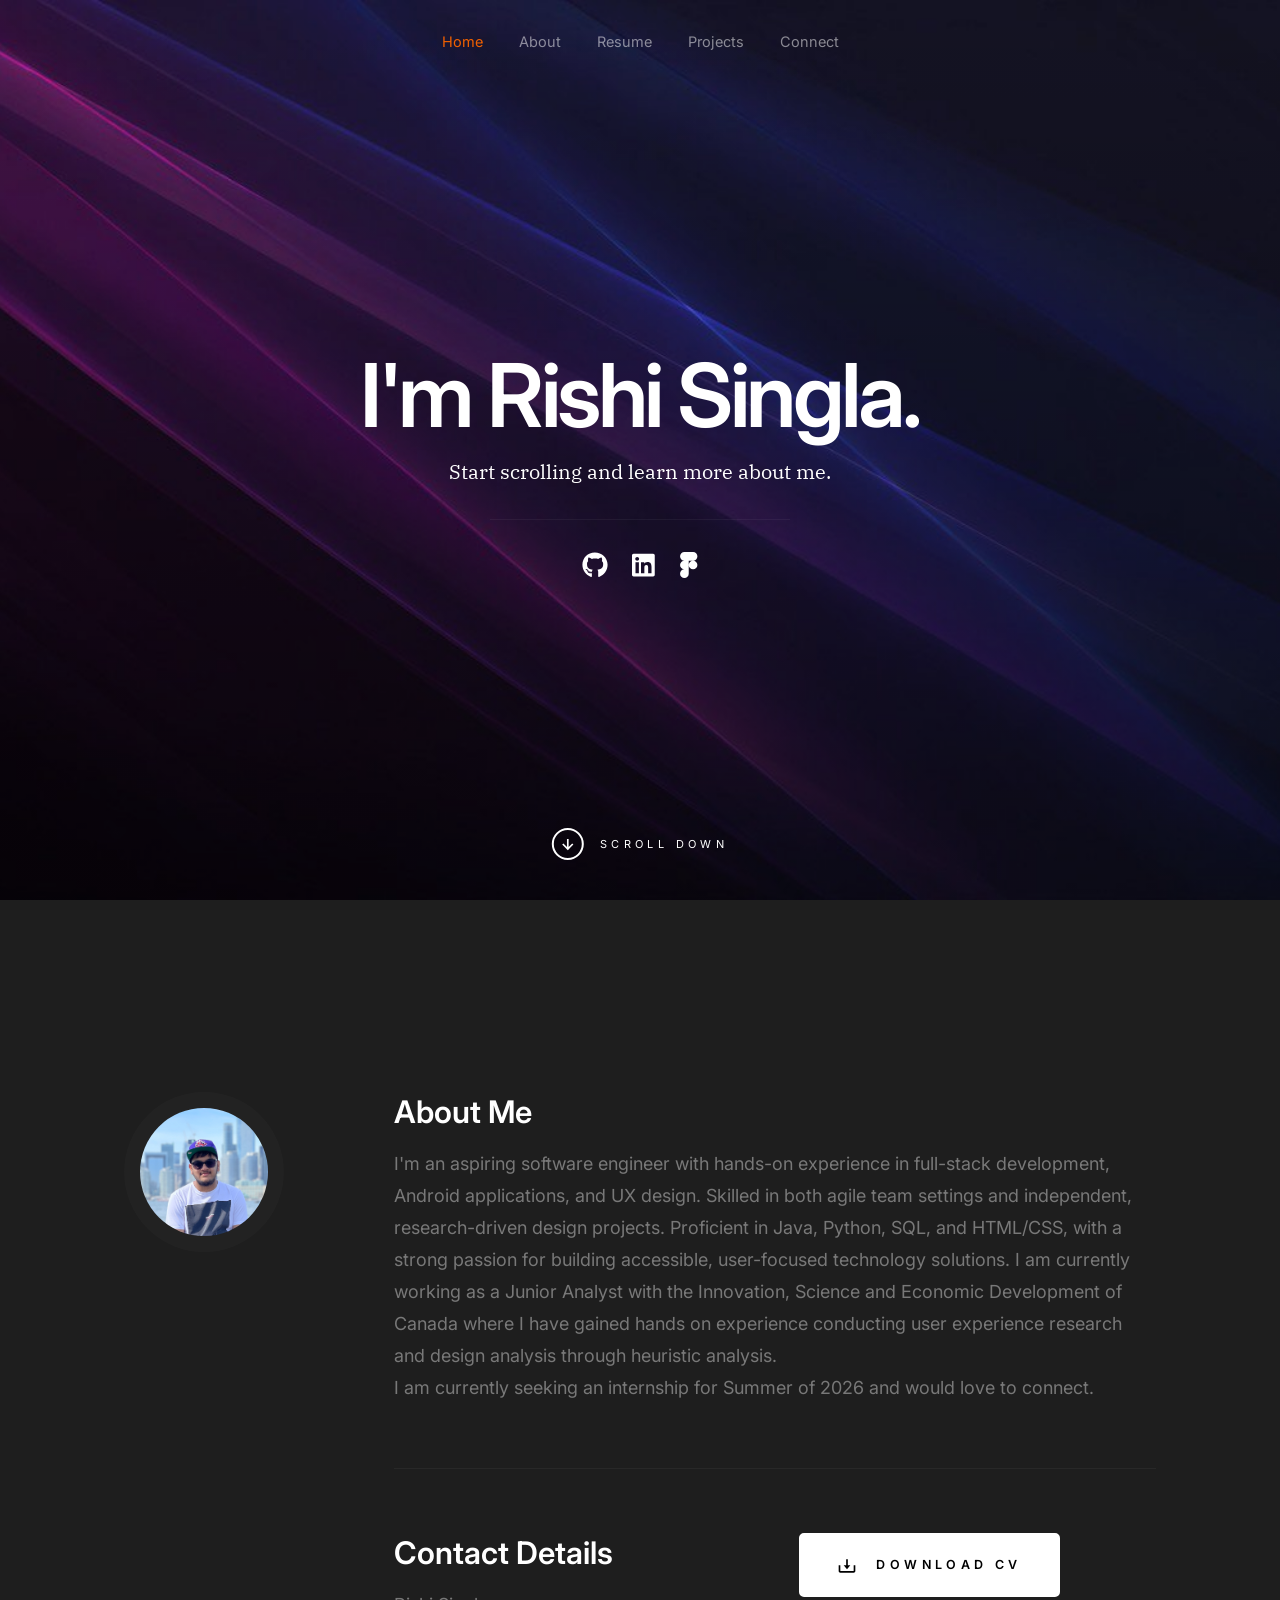
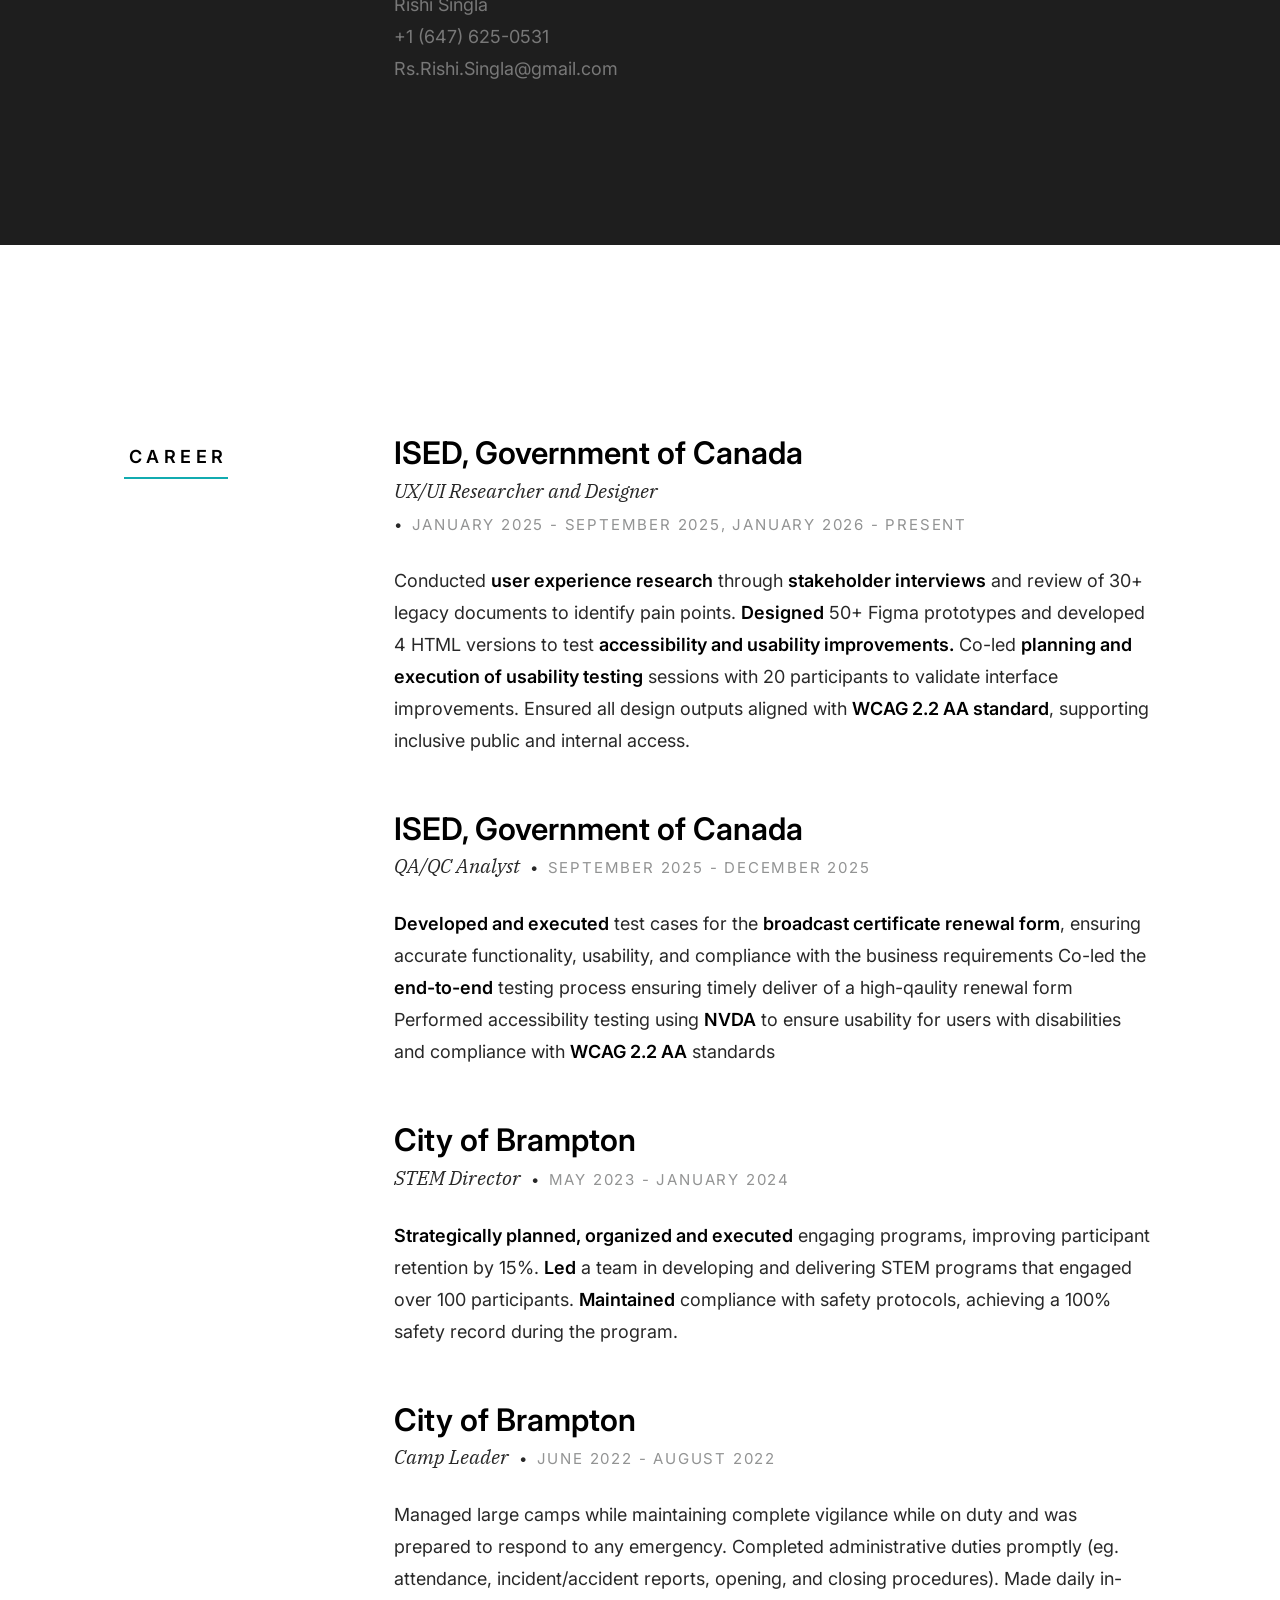
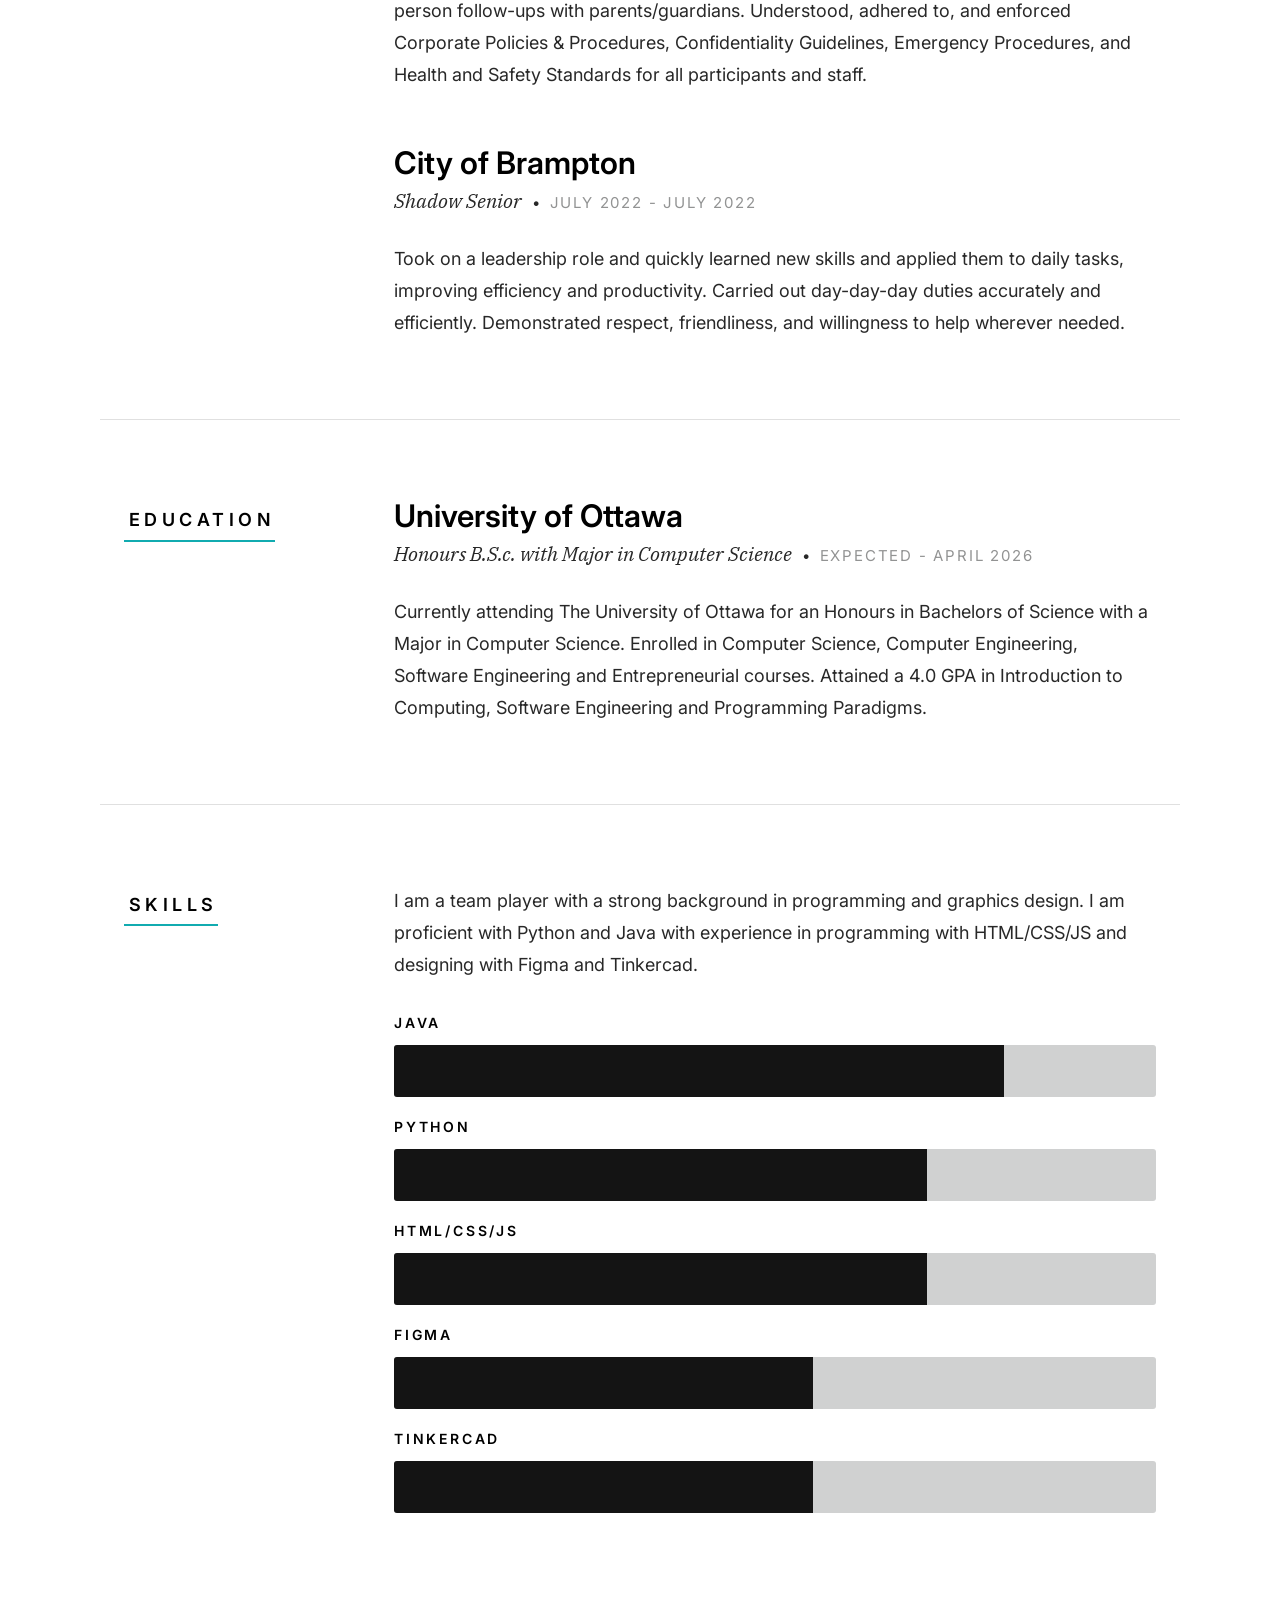
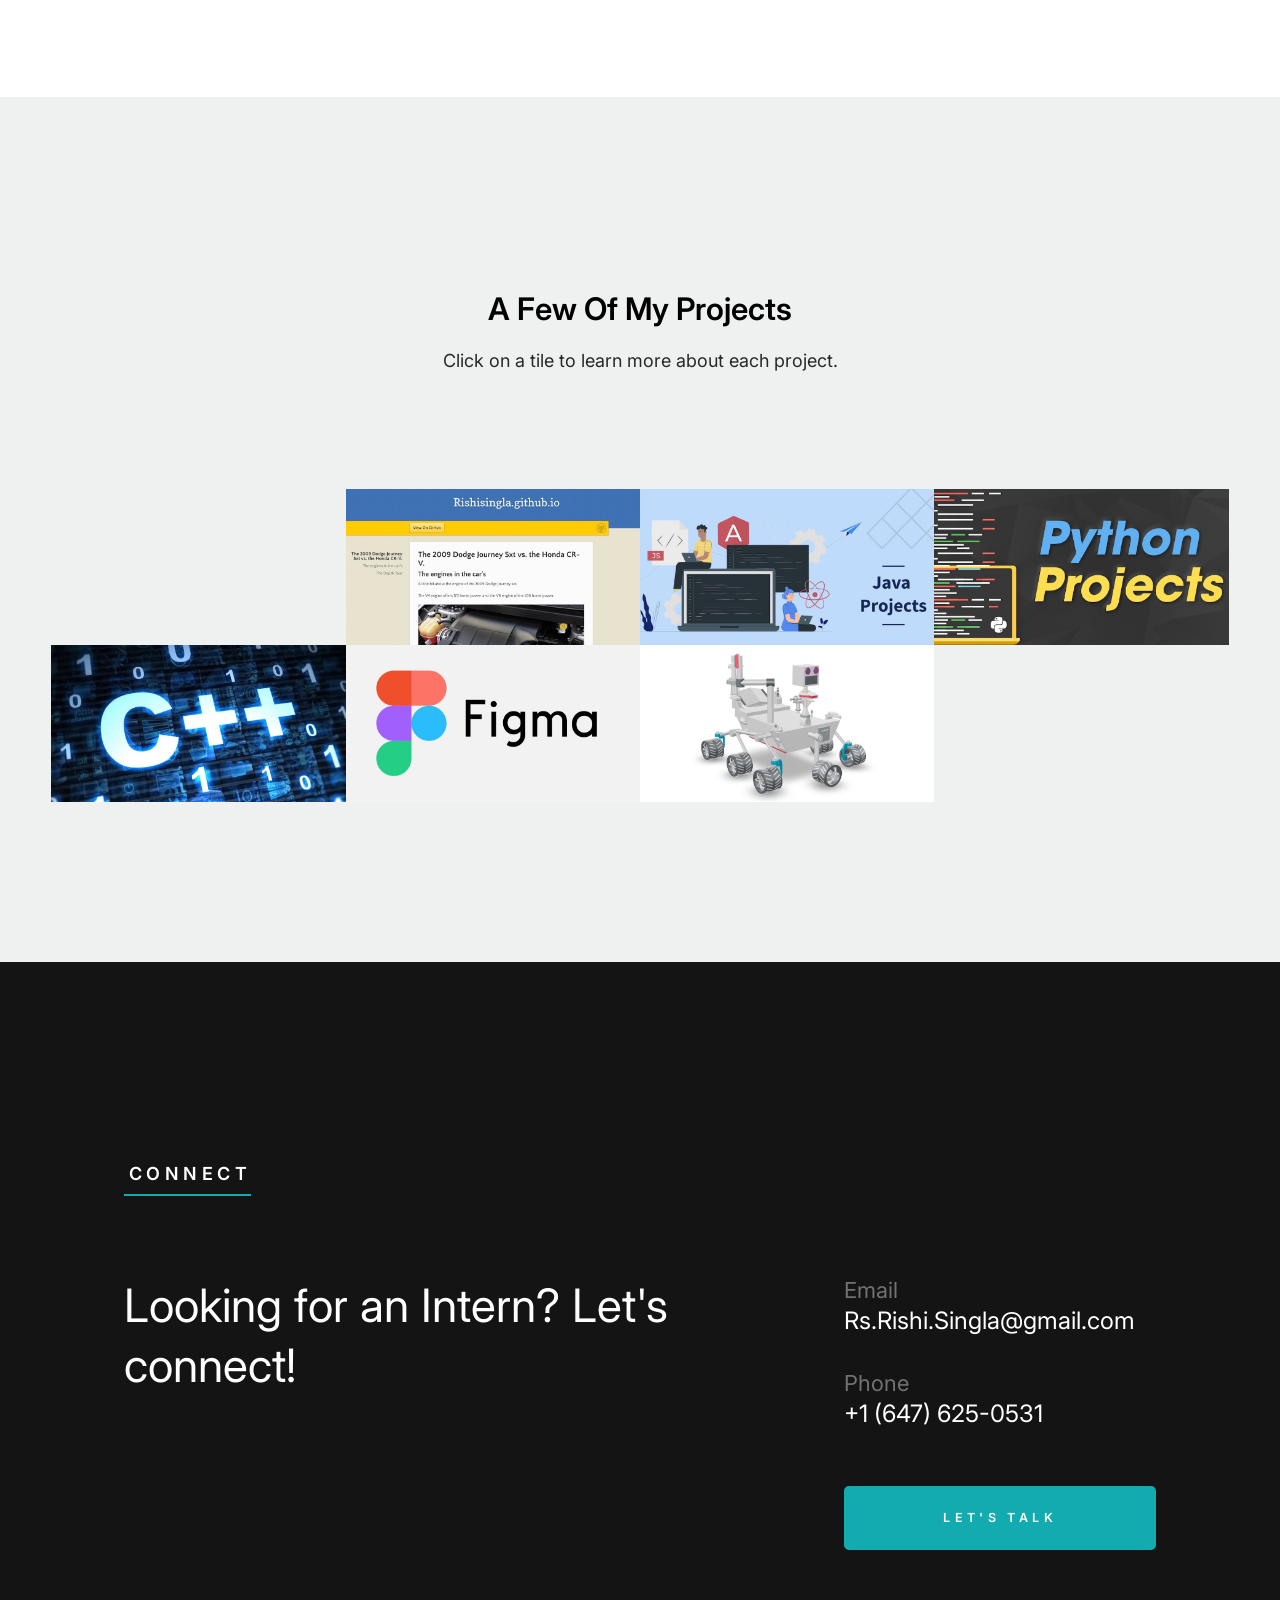
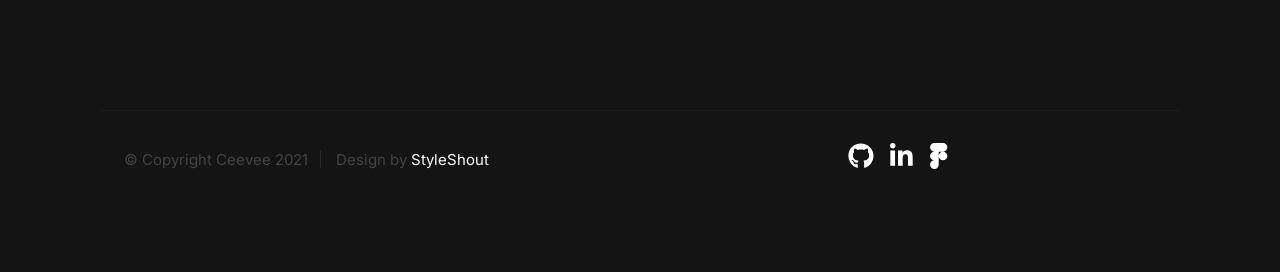
==== commit fe0bd45b: "Minor updates" ====
--- a/index.html
+++ b/index.html
@@ -390,14 +390,25 @@
       <div class="row s-portfolio__header">
         <div class="column large-12">
           <h3>A Few Of My Projects</h3>
+          <p>Click on a tile to learn more about each project.</p>
         </div>
       </div>
 
       <div
         class="row collapse block-large-1-4 block-medium-1-3 block-tab-1-2 block-500-stack folio-list"
       >
+      <div class="column folio-item">
+          <a href="#modal-01" class="folio-item__thumb">
+            <img
+              src="Images/"
+              srcset="Images/Personal Website.jpeg 1x, 
+                                 Images/Personal Website.jpeg 2x"
+              alt=""
+            />
+          </a>
+        </div>
         <div class="column folio-item">
-          <a href="#modal-01" class="folio-item__thumb">
+          <a href="#modal-02" class="folio-item__thumb">
             <img
               src="Images/Personal Website.jpeg"
               srcset="Images/Personal Website.jpeg 1x, 
@@ -409,7 +420,7 @@
         <!-- end folio-item -->
 
         <div class="column folio-item">
-          <a href="#modal-02" class="folio-item__thumb">
+          <a href="#modal-03" class="folio-item__thumb">
             <img
               src="Images/Java-Projects.jpeg"
               srcset="
@@ -423,7 +434,7 @@
         <!-- end folio-item -->
 
         <div class="column folio-item">
-          <a href="#modal-03" class="folio-item__thumb">
+          <a href="#modal-04" class="folio-item__thumb">
             <img
               src="Images/Python-Projects.jpeg"
               srcset="
@@ -437,7 +448,7 @@
         <!-- end folio-item -->
 
         <div class="column folio-item">
-          <a href="#modal-04" class="folio-item__thumb">
+          <a href="#modal-05" class="folio-item__thumb">
             <img
               src="Images/C++-Projects.jpeg"
               srcset="Images/C++-Projects.jpeg 1x, Images/C++-Projects.jpeg 2x"
@@ -448,7 +459,7 @@
         <!-- end folio-item -->
 
         <div class="column folio-item">
-          <a href="#modal-05" class="folio-item__thumb">
+          <a href="#modal-06" class="folio-item__thumb">
             <img
               src="Images/Figma-Projects.jpeg"
               srcset="
@@ -462,7 +473,7 @@
         <!-- end folio-list -->
 
         <div class="column folio-item">
-          <a href="#modal-06" class="folio-item__thumb">
+          <a href="#modal-07" class="folio-item__thumb">
             <img
               src="Images/3D-Design.jpeg"
               srcset="Images/3D-Design.jpeg 1x, Images/3D-Design.jpeg 2x"
@@ -475,7 +486,7 @@
 
       <!-- Modal Templates Popup
         =========================================================== -->
-      <div id="modal-01" hidden>
+      <div id="modal-02" hidden>
         <div class="modal-popup">
           <img src="Images/Personal Website.png" alt="" />
 
@@ -500,7 +511,7 @@
       </div>
       <!-- end modal -->
 
-      <div id="modal-02" hidden>
+      <div id="modal-03" hidden>
         <div class="modal-popup">
           <img src="Images/Java-Projects.jpeg" alt="" />
 
@@ -521,7 +532,7 @@
       </div>
       <!-- end modal -->
 
-      <div id="modal-03" hidden>
+      <div id="modal-04" hidden>
         <div class="modal-popup">
           <img src="Images/Python-Projects.jpeg" alt="" />
 
@@ -542,7 +553,7 @@
       </div>
       <!-- end modal -->
 
-      <div id="modal-04" hidden>
+      <div id="modal-05" hidden>
         <div class="modal-popup">
           <img src="Images/C++-Projects.jpeg" alt="" />
 
@@ -566,7 +577,7 @@
       </div>
       <!-- end modal -->
 
-      <div id="modal-05" hidden>
+      <div id="modal-06" hidden>
         <div class="modal-popup">
           <img src="Images/Figma-Projects.jpeg" alt="" />
 
@@ -592,7 +603,7 @@
       </div>
       <!-- end modal -->
 
-      <div id="modal-06" hidden>
+      <div id="modal-07" hidden>
         <div class="modal-popup">
           <img src="Images/3D-Design.jpeg" alt="" />
 
--- a/css/styles.css
+++ b/css/styles.css
@@ -3564,7 +3564,7 @@
   bottom: 0;
   width: 100%;
   height: 100%;
-  background-image: url(../Images/Background.gif);
+  background-image: url(../Images/Background.jpg);
   background-repeat: no-repeat;
   background-position: center;
   background-size: cover;
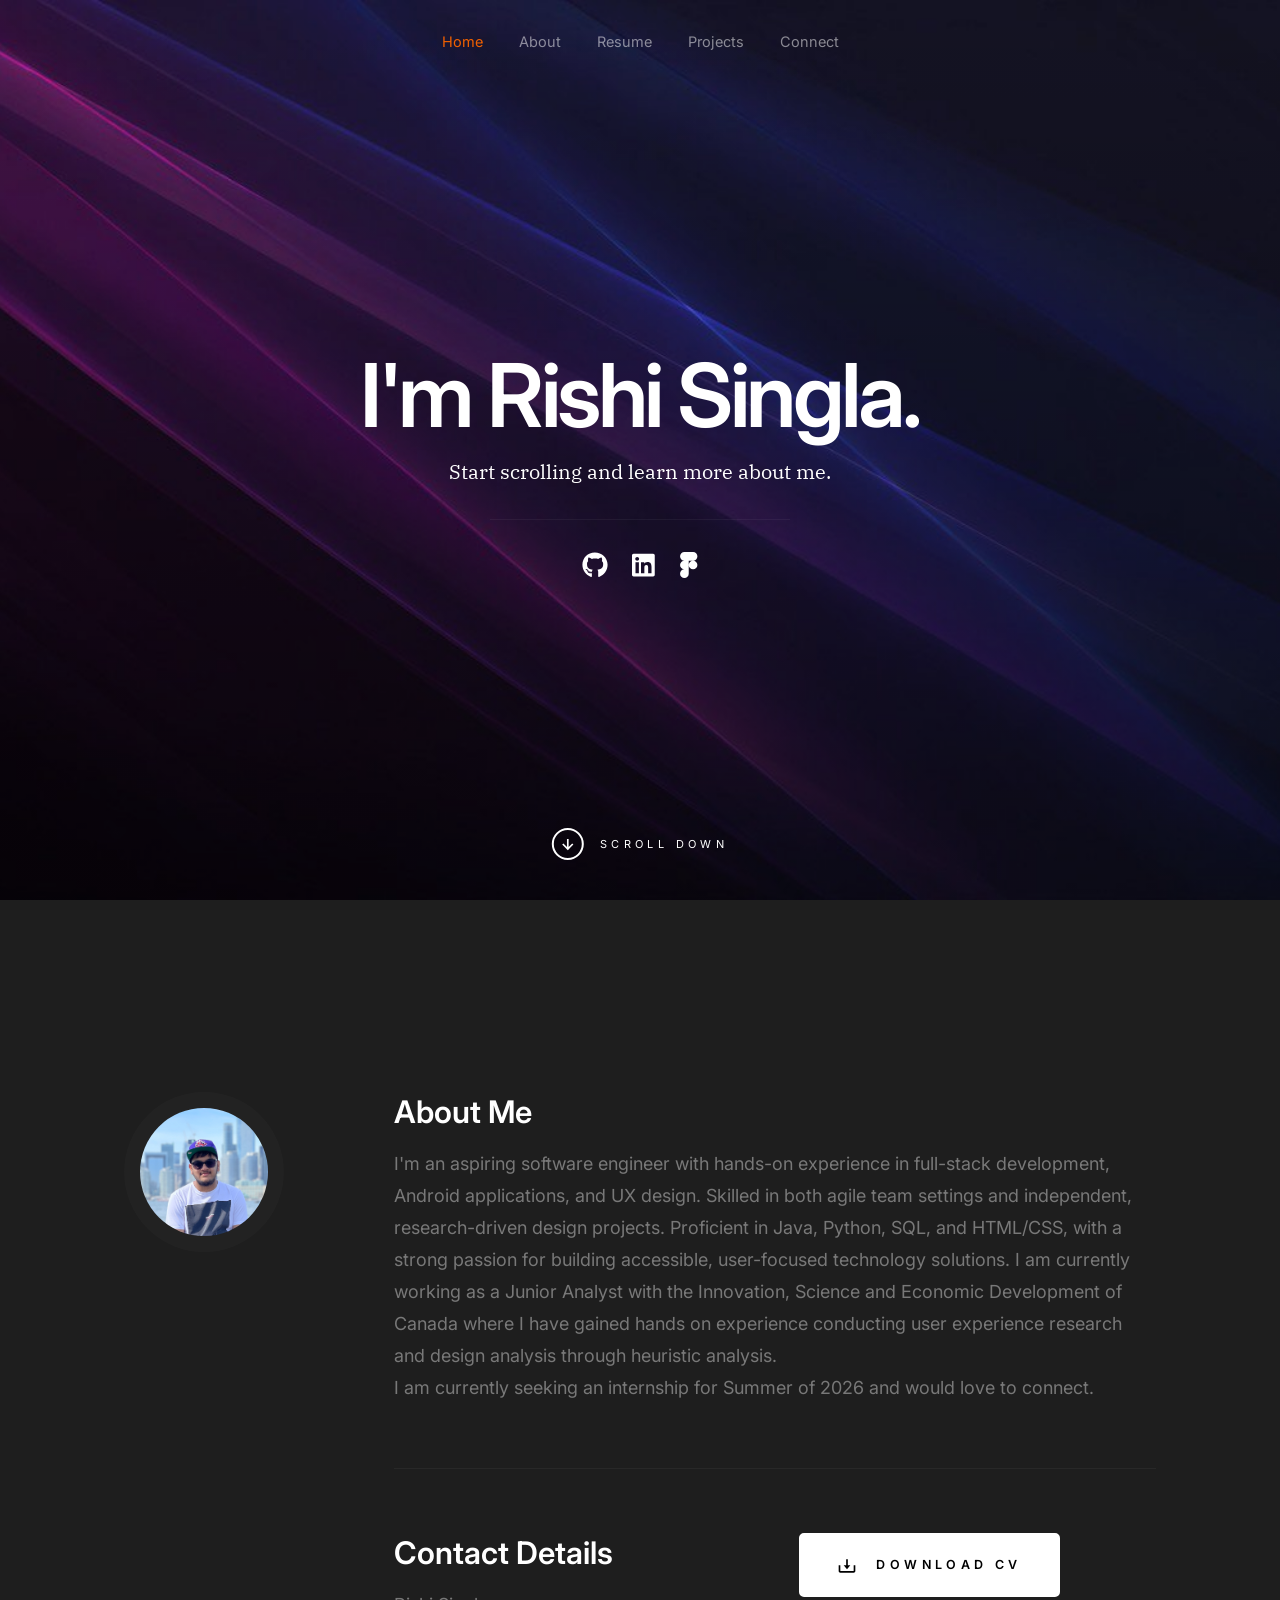
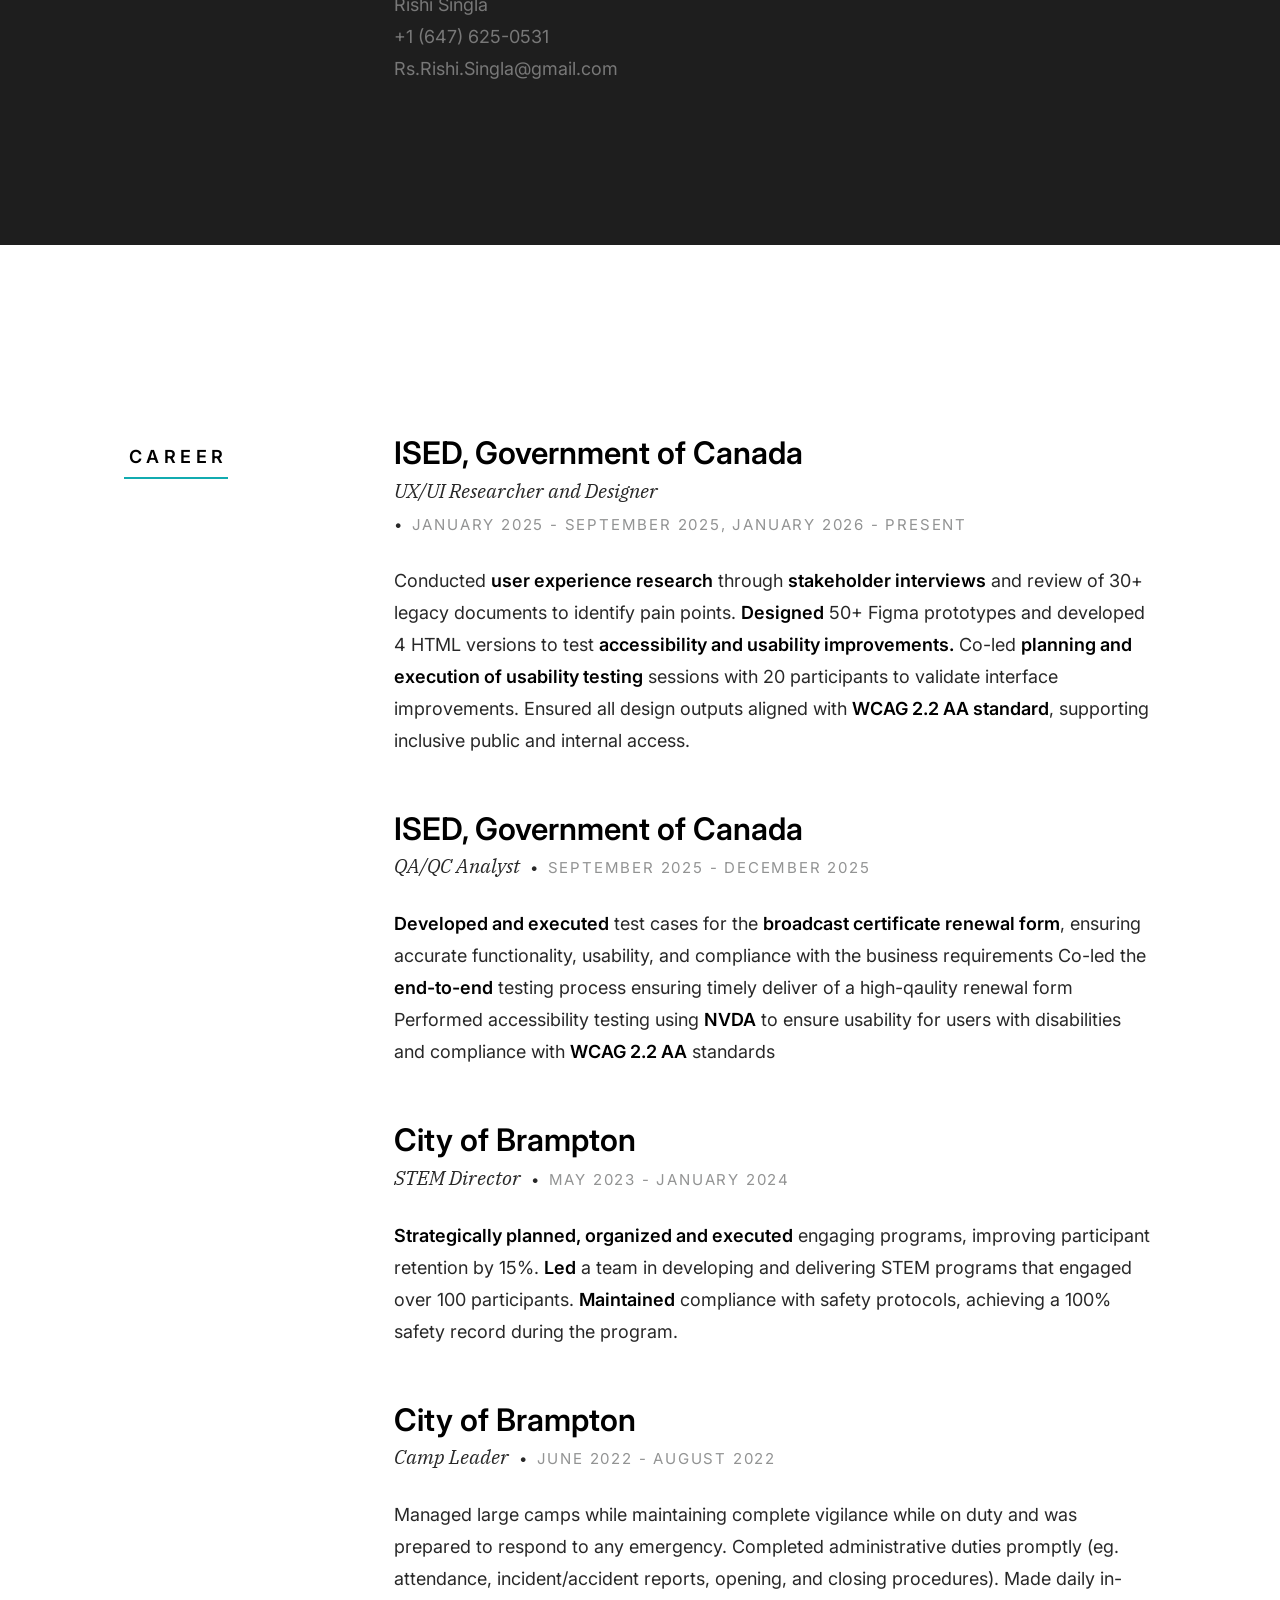
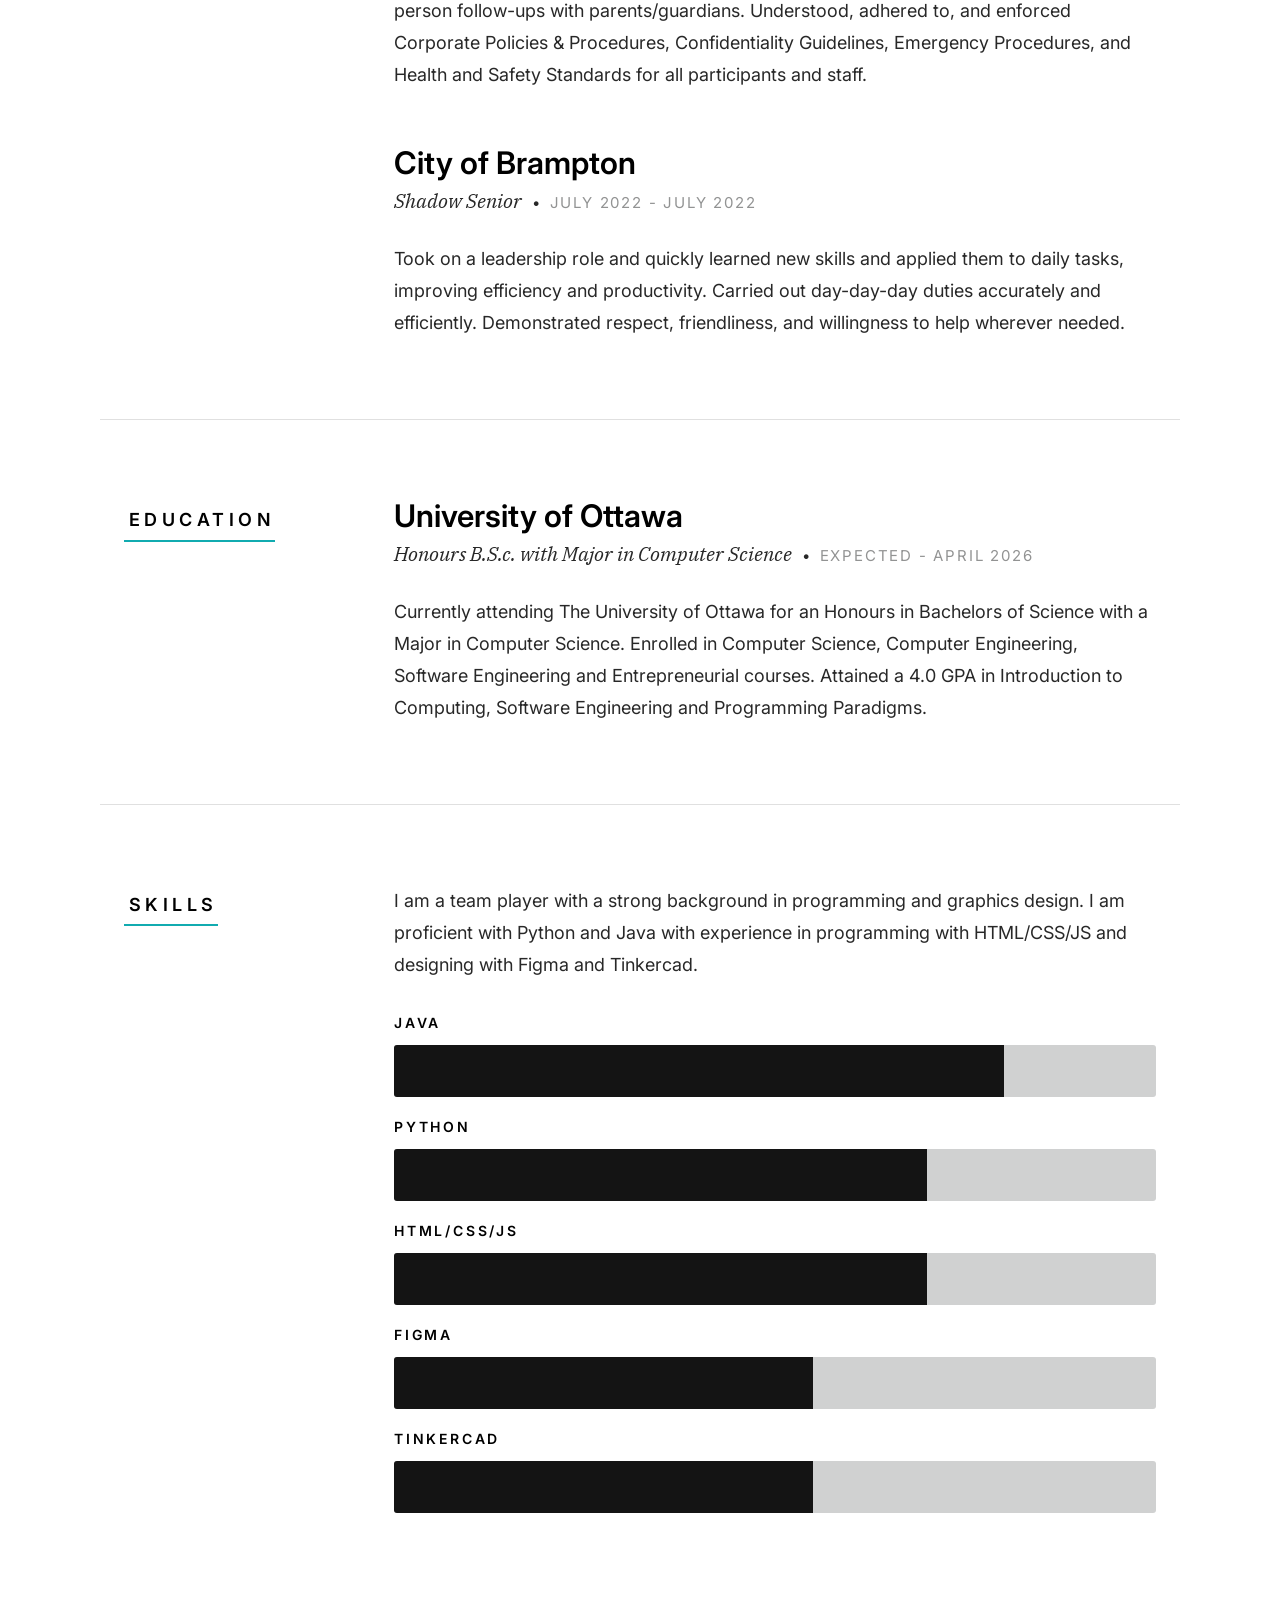
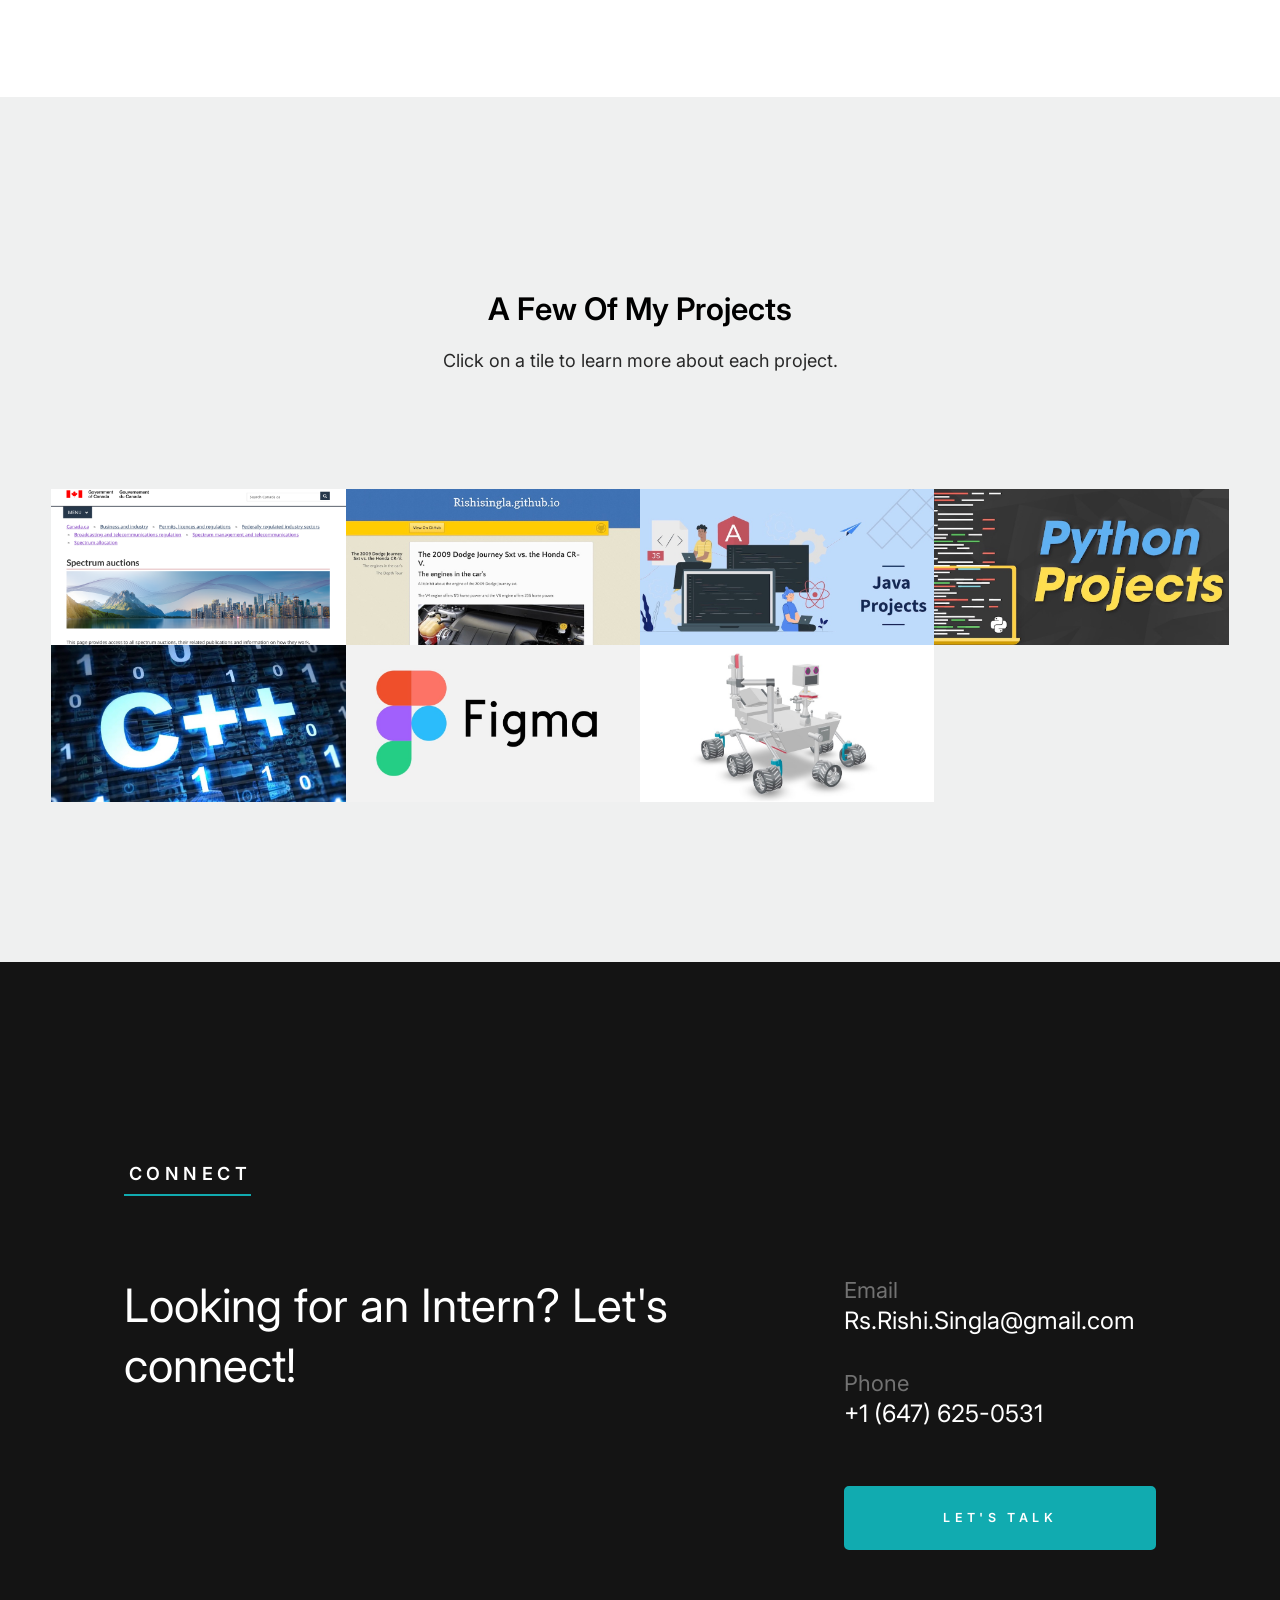
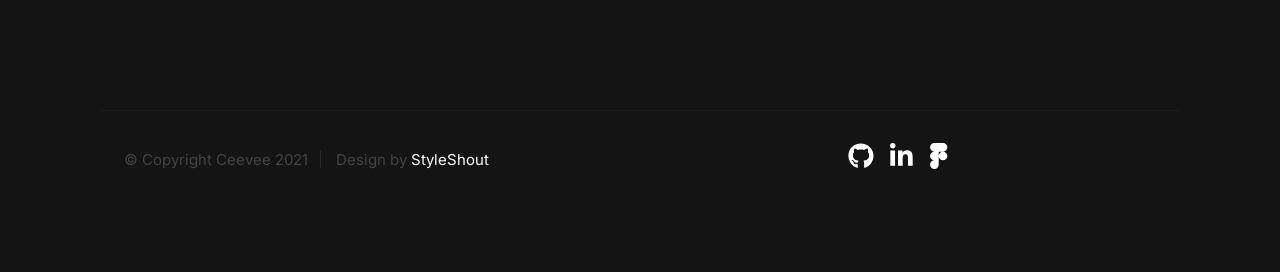
==== commit 041a58c8: "Minor update" ====
--- a/index.html
+++ b/index.html
@@ -400,9 +400,9 @@
       <div class="column folio-item">
           <a href="#modal-01" class="folio-item__thumb">
             <img
-              src="Images/"
-              srcset="Images/Personal Website.jpeg 1x, 
-                                 Images/Personal Website.jpeg 2x"
+              src="Images/SAWI.png"
+              srcset="Images/SAWI.png 1x, 
+              Images/SAWI.png 2x"
               alt=""
             />
           </a>
@@ -486,7 +486,32 @@
 
       <!-- Modal Templates Popup
         =========================================================== -->
-      <div id="modal-02" hidden>
+      
+        <div id="modal-01" hidden>
+        <div class="modal-popup">
+          <img src="Images/Personal Website.png" alt="" />
+
+          <div class="modal-popup__desc">
+            <h5>Personal Website</h5>
+            <p>
+              A comparison website for a grade 7 project, where I had to teach
+              myself HTML to program this website. This website compares two
+              different cars and gives different opinions on which car suits
+              which buyers.
+            </p>
+            <ul class="modal-popup__cat">
+              <li>HTML</li>
+              <li>Web Development</li>
+            </ul>
+          </div>
+
+          <a href="https://rishisingla.github.io" class="modal-popup__details"
+            >Project link</a
+          >
+        </div>
+      </div>
+      
+        <div id="modal-02" hidden>
         <div class="modal-popup">
           <img src="Images/Personal Website.png" alt="" />
 
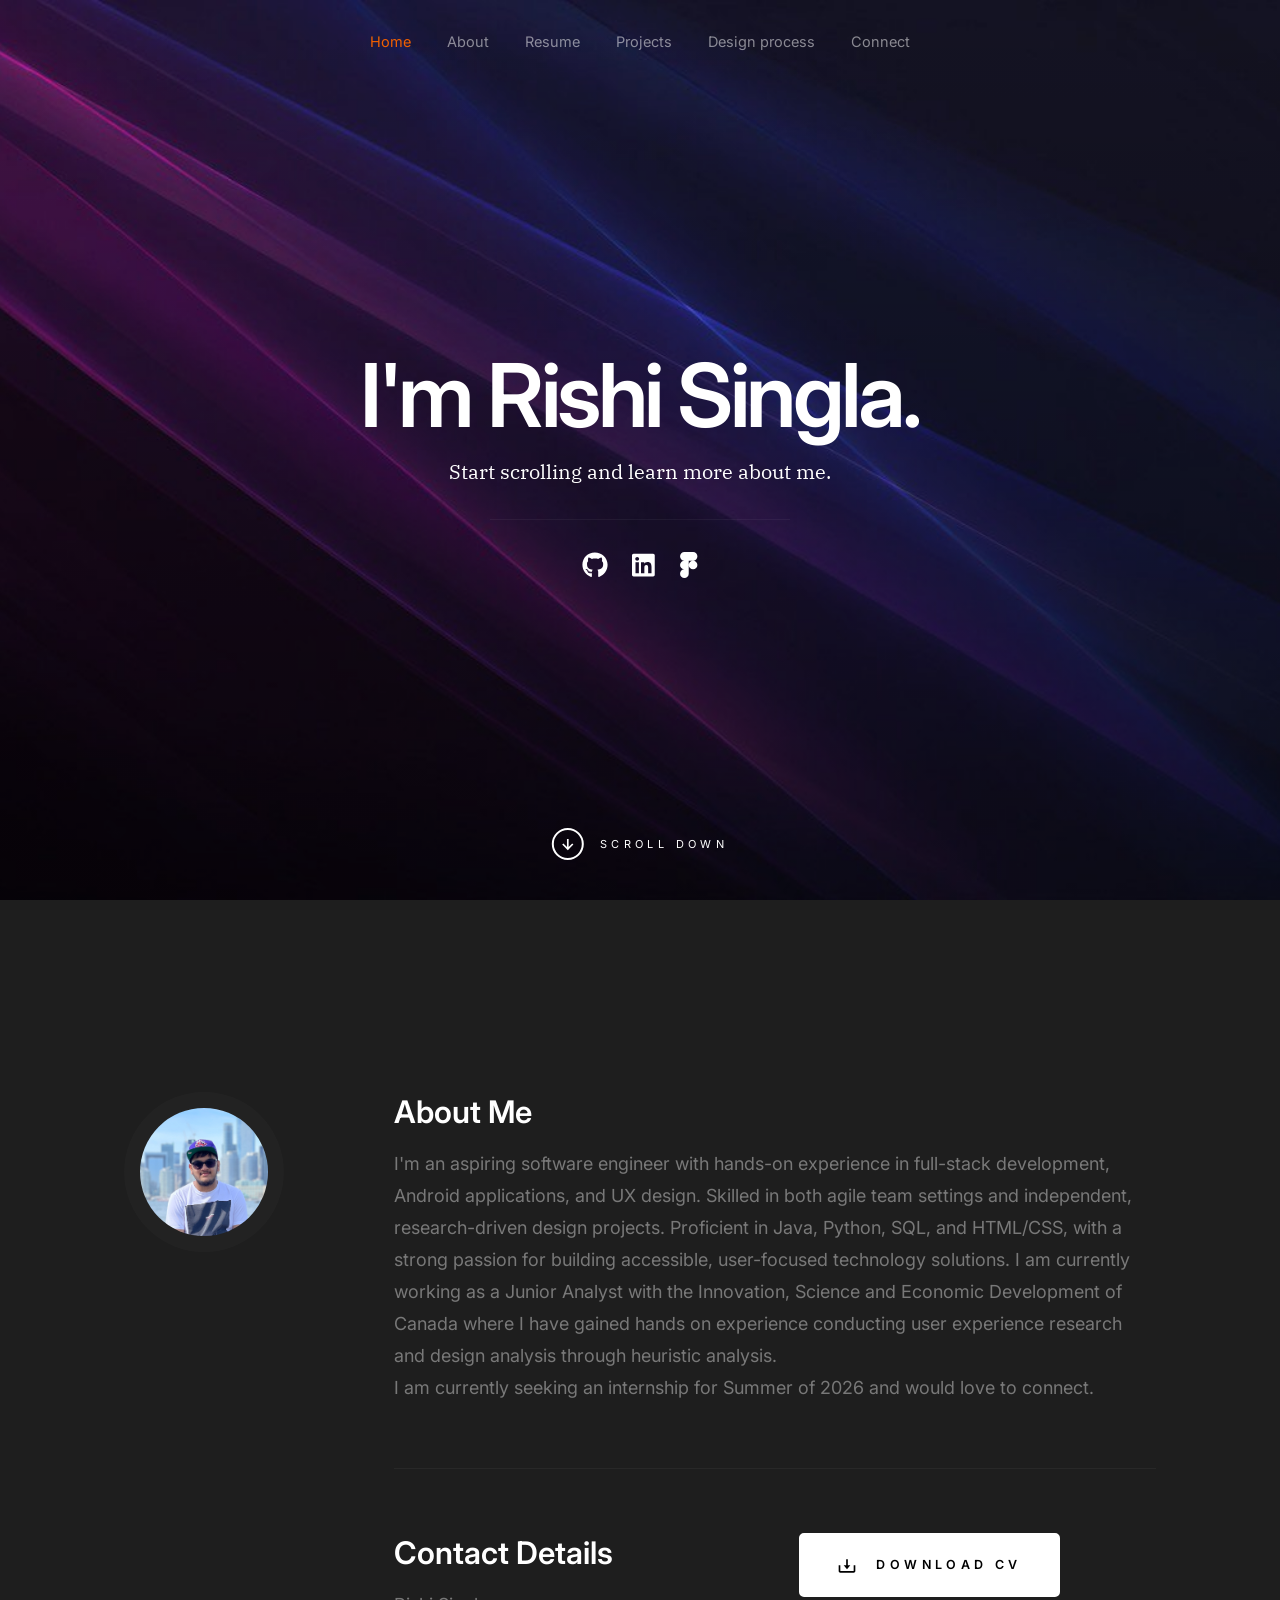
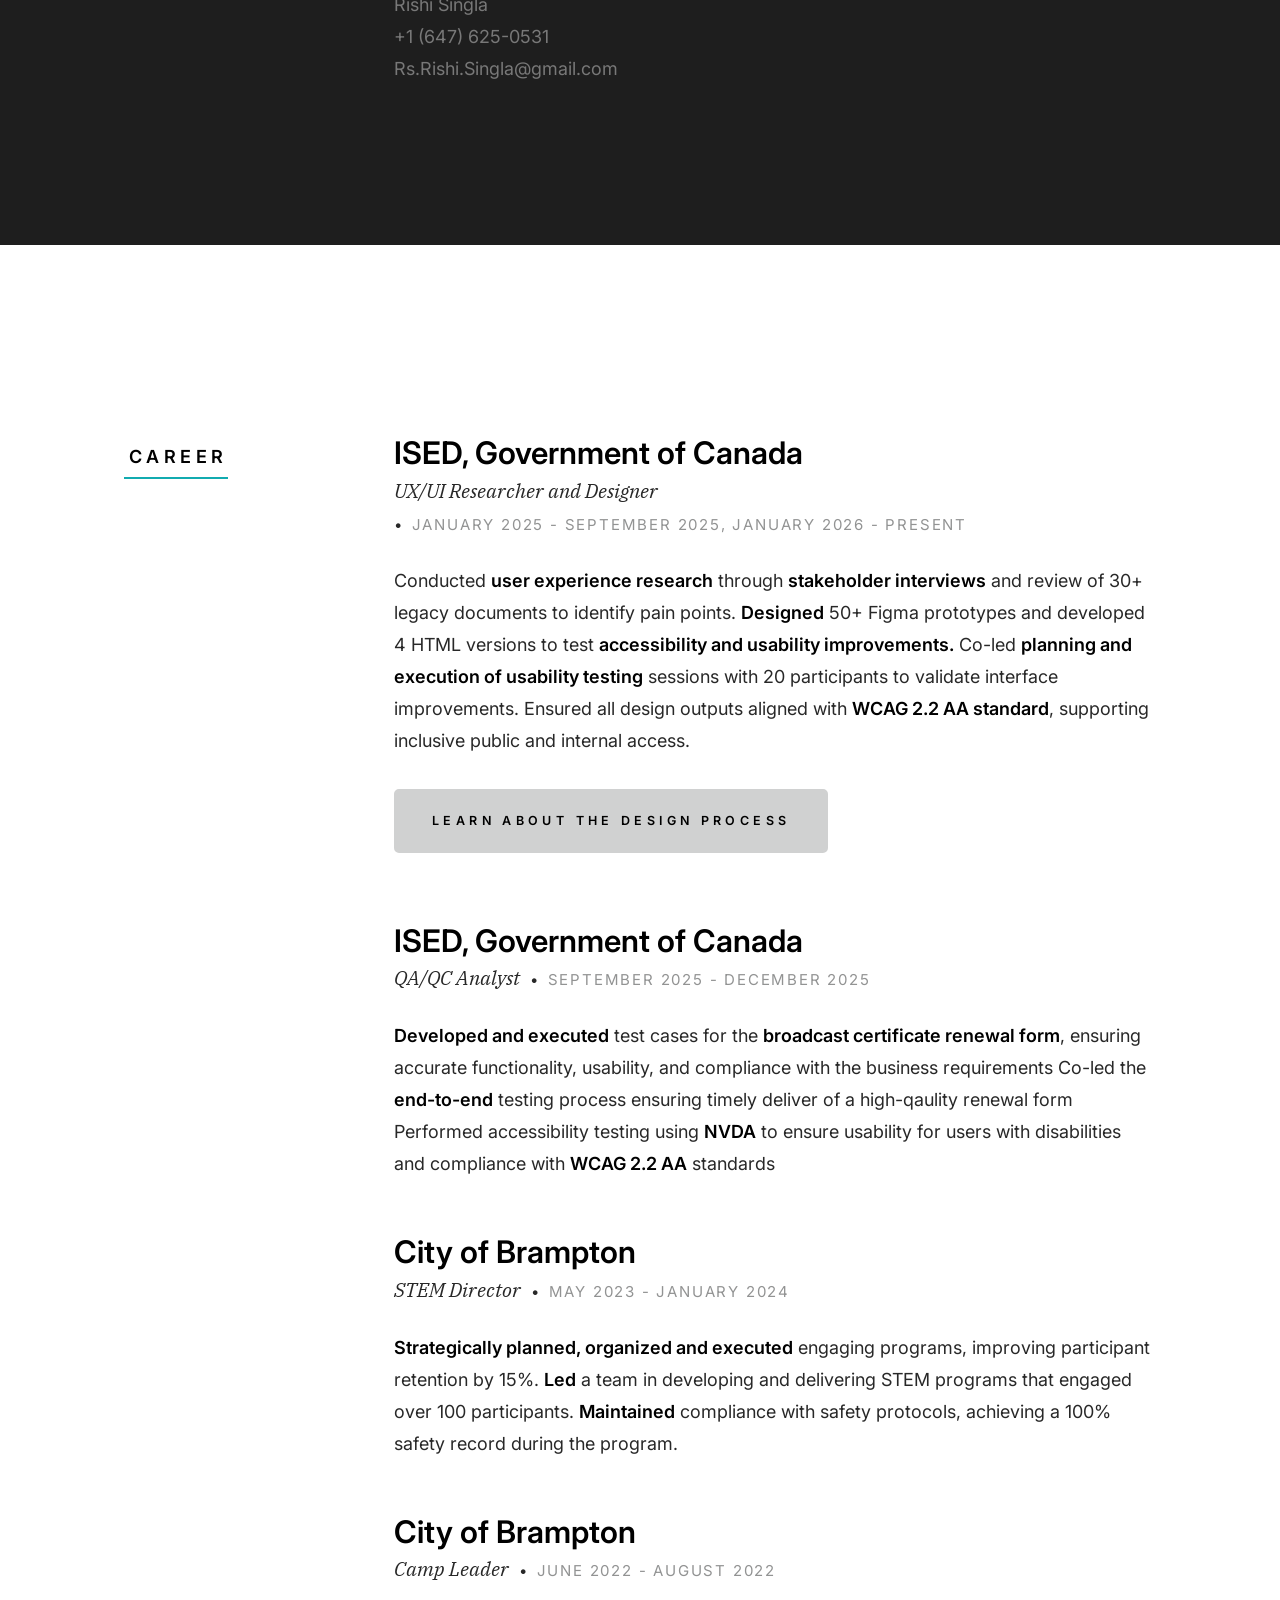
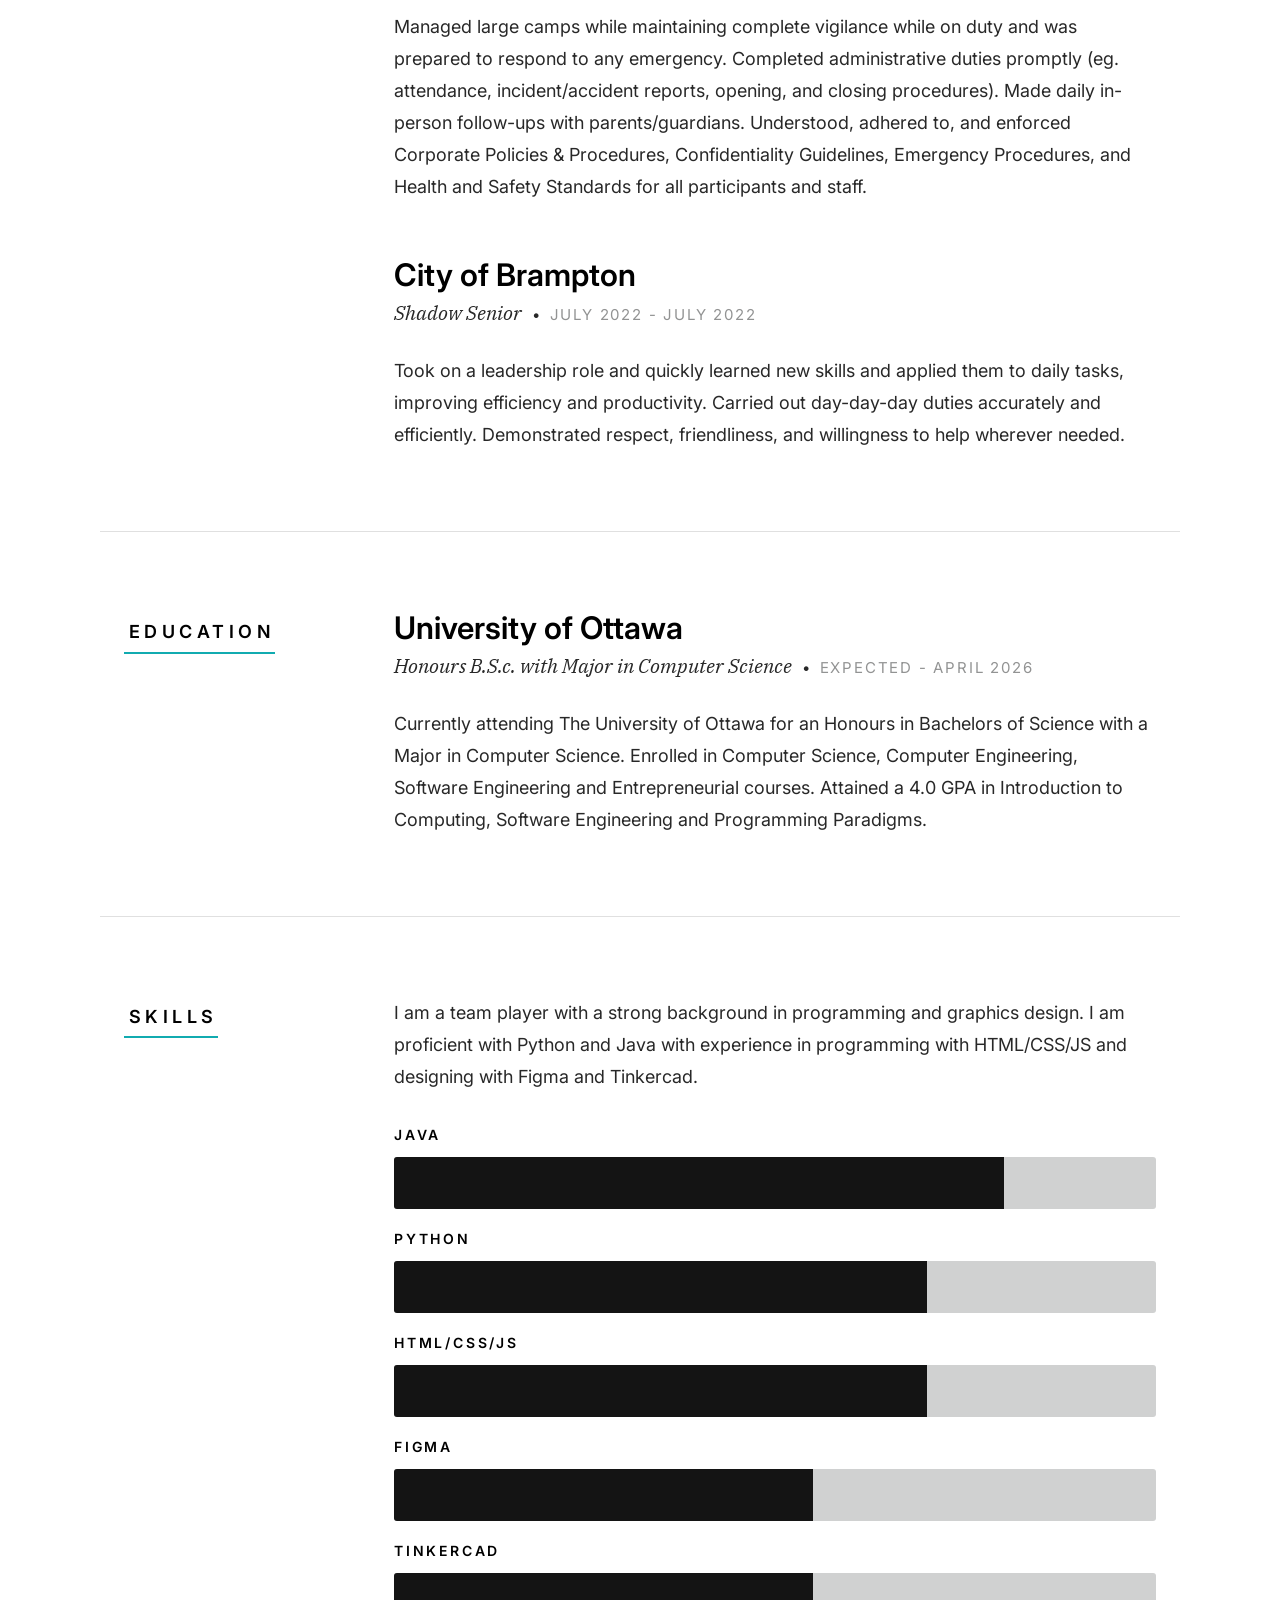
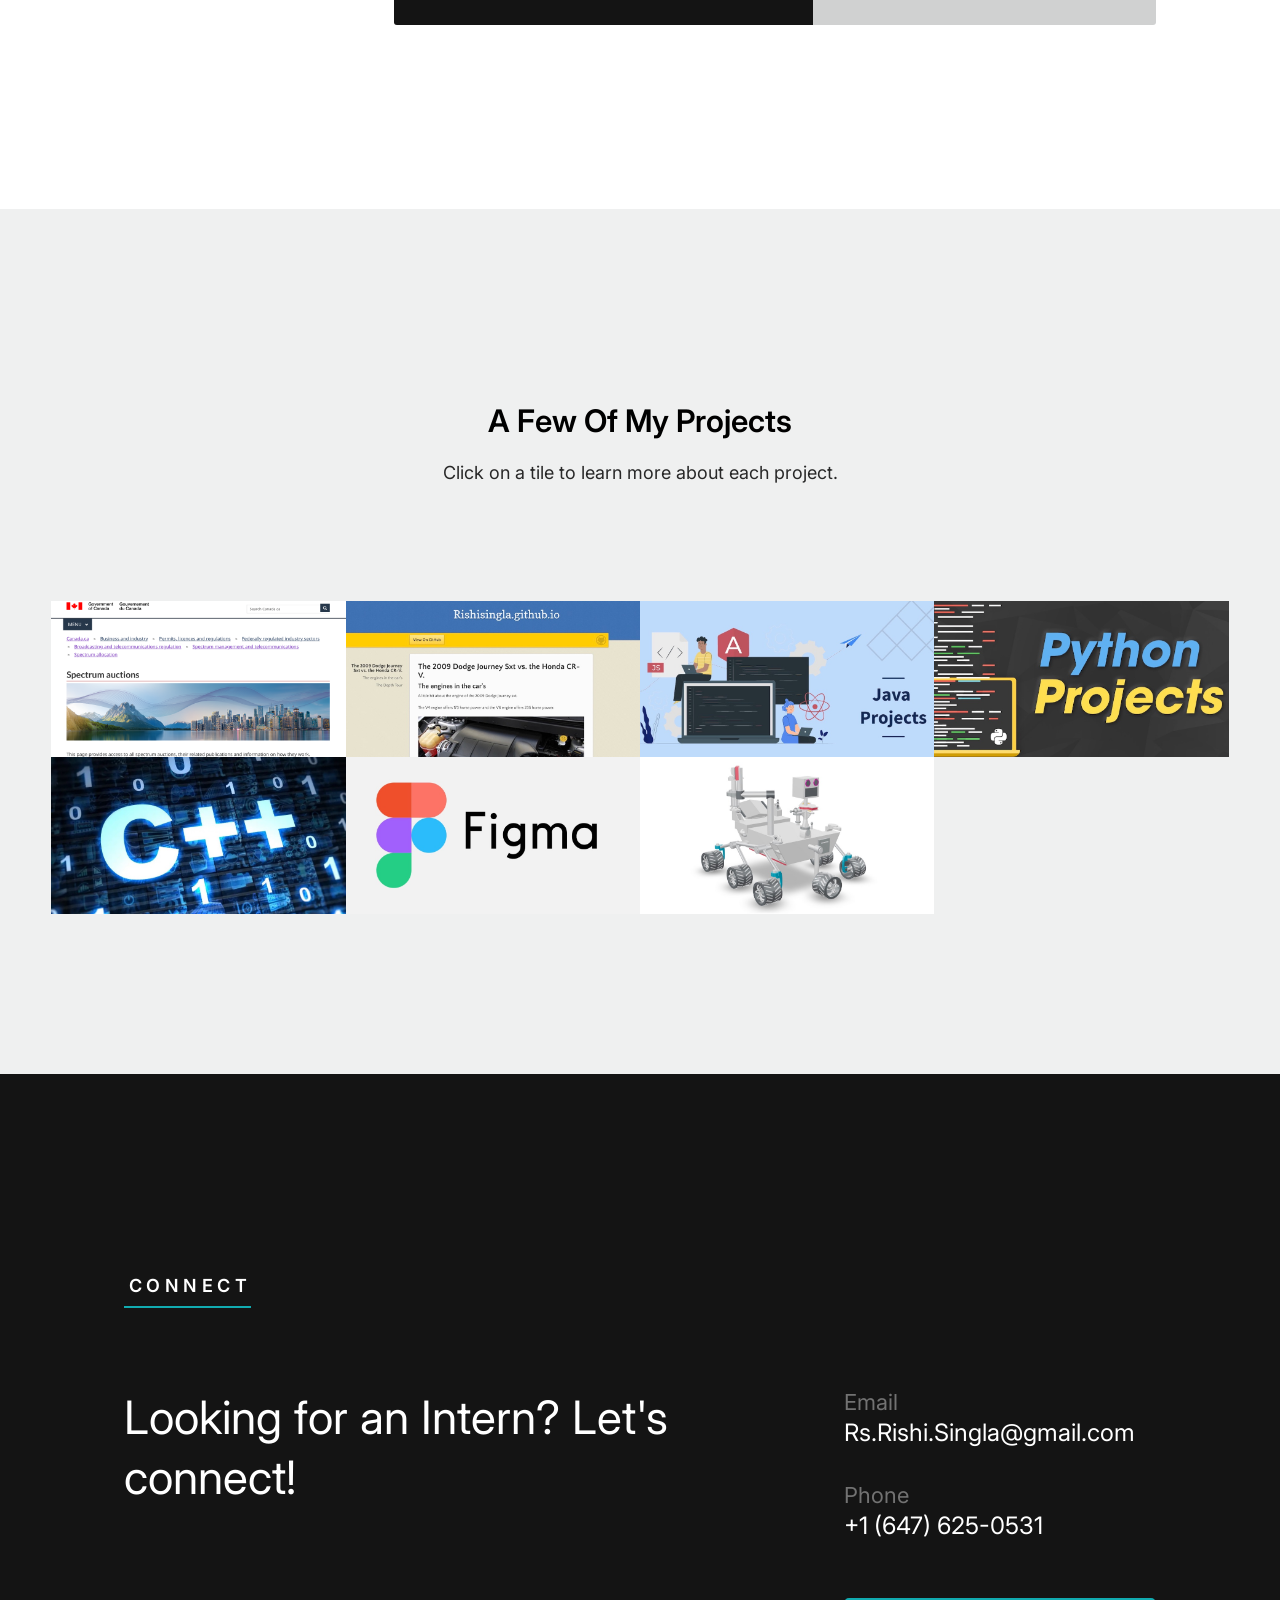
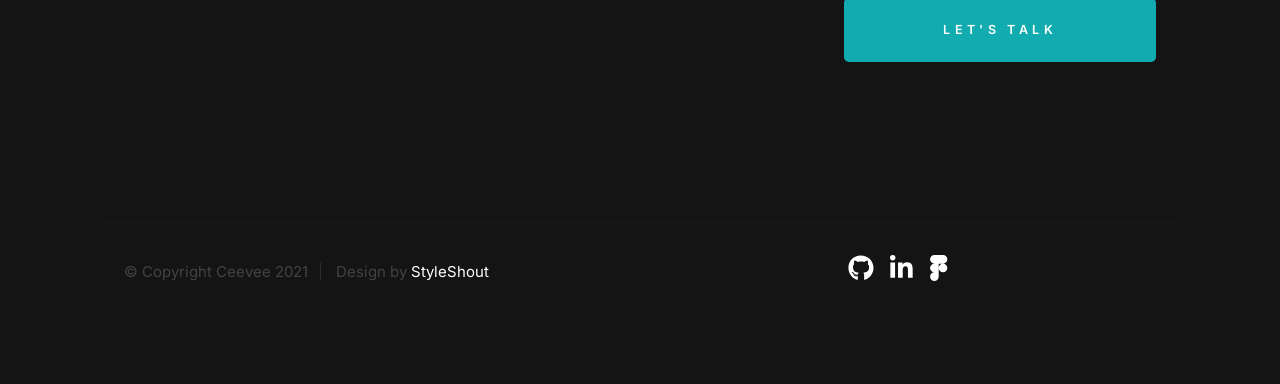
==== commit c39392bd: "Working on the design process" ====
--- a/index.html
+++ b/index.html
@@ -54,6 +54,7 @@
             <li><a class="smoothscroll" href="#about">About</a></li>
             <li><a class="smoothscroll" href="#resume">Resume</a></li>
             <li><a class="smoothscroll" href="#portfolio">Projects</a></li>
+            <li><a class="smoothscroll" href="projects/projects.html">Design process</a></li>
             <li><a class="smoothscroll" href="#contact">Connect</a></li>
           </ul>
         </nav>
@@ -214,6 +215,7 @@
               <strong>WCAG 2.2 AA standard</strong>, supporting inclusive public
               and internal access.
             </p>
+            <a href="projects/projects.html"><button>Learn about the design process</button></a>
           </div>
           <!-- end resume-block -->
 
@@ -228,7 +230,6 @@
               </p>
             </div>
 
-            <p>
               <strong>Developed and executed</strong> test cases for the
               <strong>broadcast certificate renewal form</strong>, ensuring
               accurate functionality, usability, and compliance with the
@@ -239,6 +240,7 @@
               with disabilities and compliance with
               <strong>WCAG 2.2 AA</strong> standards
             </p>
+            
           </div>
           <!-- end resume-block -->
 
@@ -489,8 +491,8 @@
       
         <div id="modal-01" hidden>
         <div class="modal-popup">
-          <img src="Images/Personal Website.png" alt="" />
-
+          <img src="Images/SAWI.png" alt="" />
+          <hr>
           <div class="modal-popup__desc">
             <h5>Personal Website</h5>
             <p>
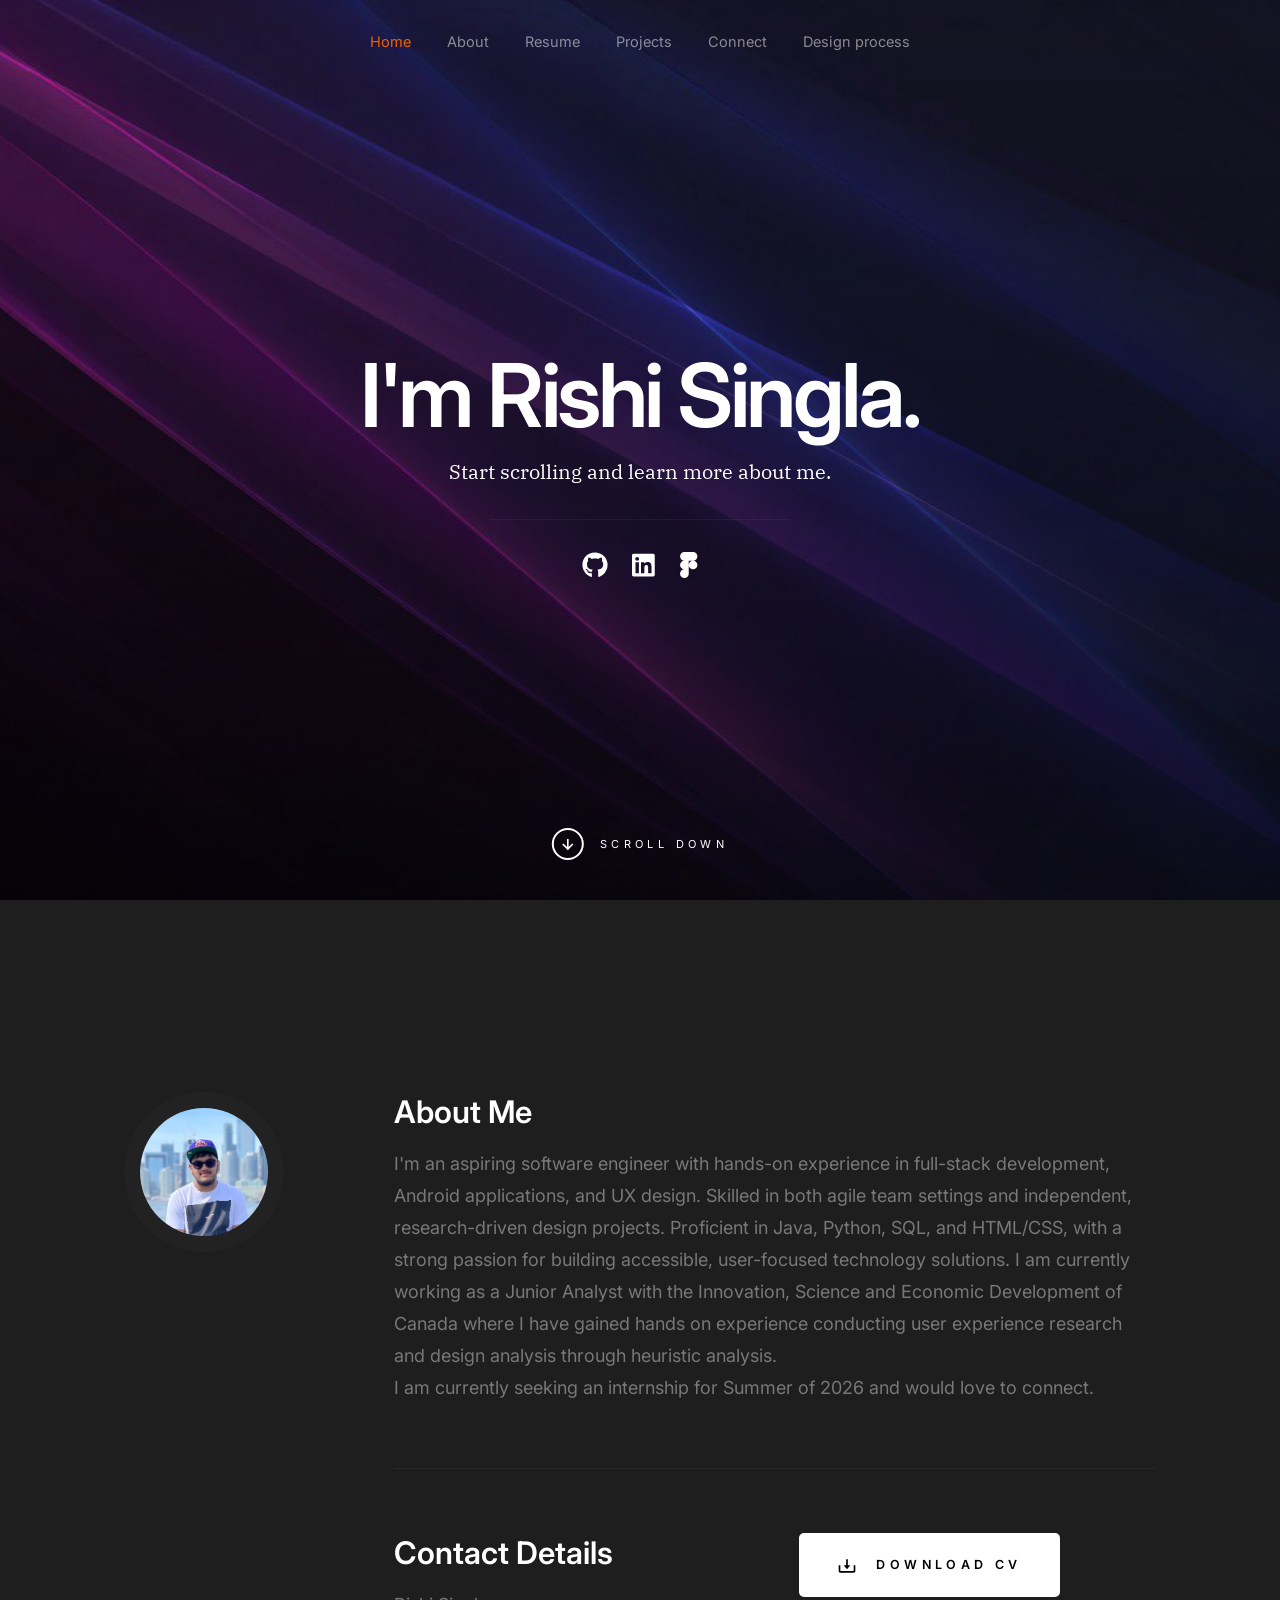
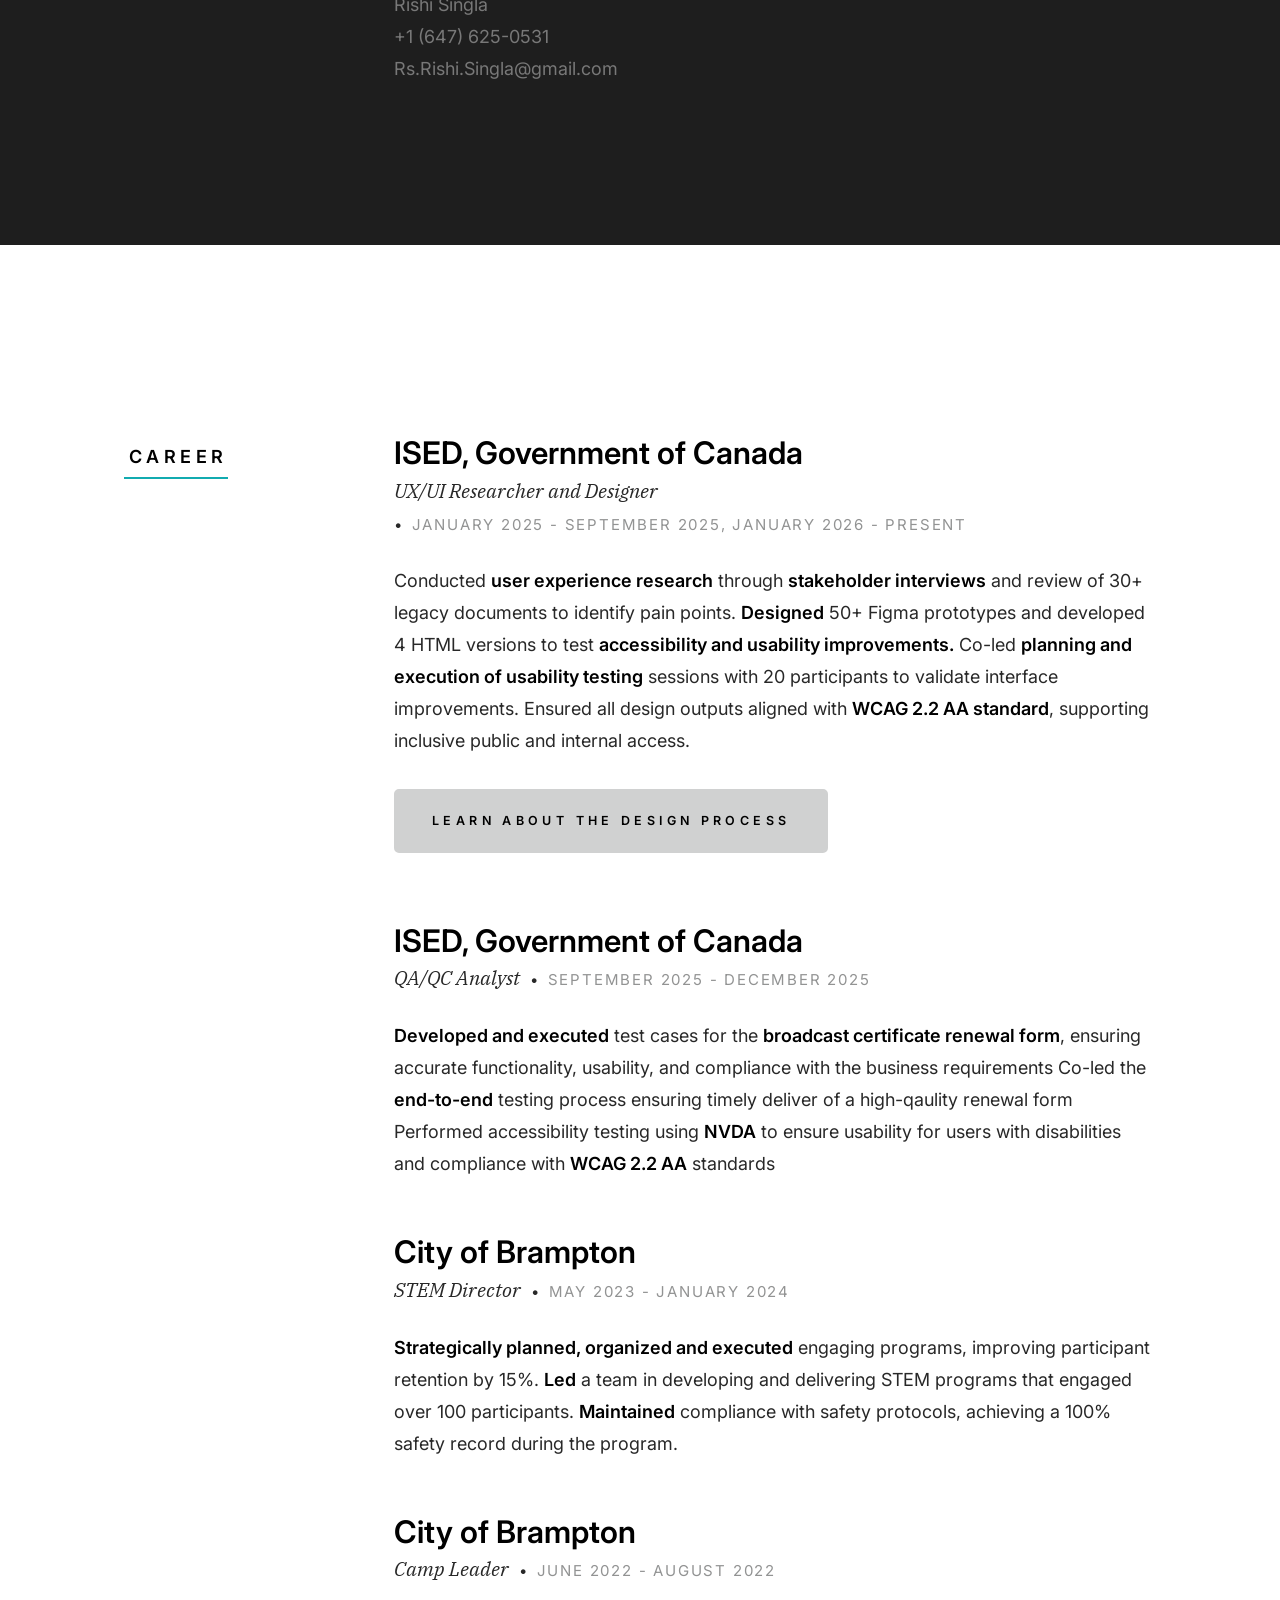
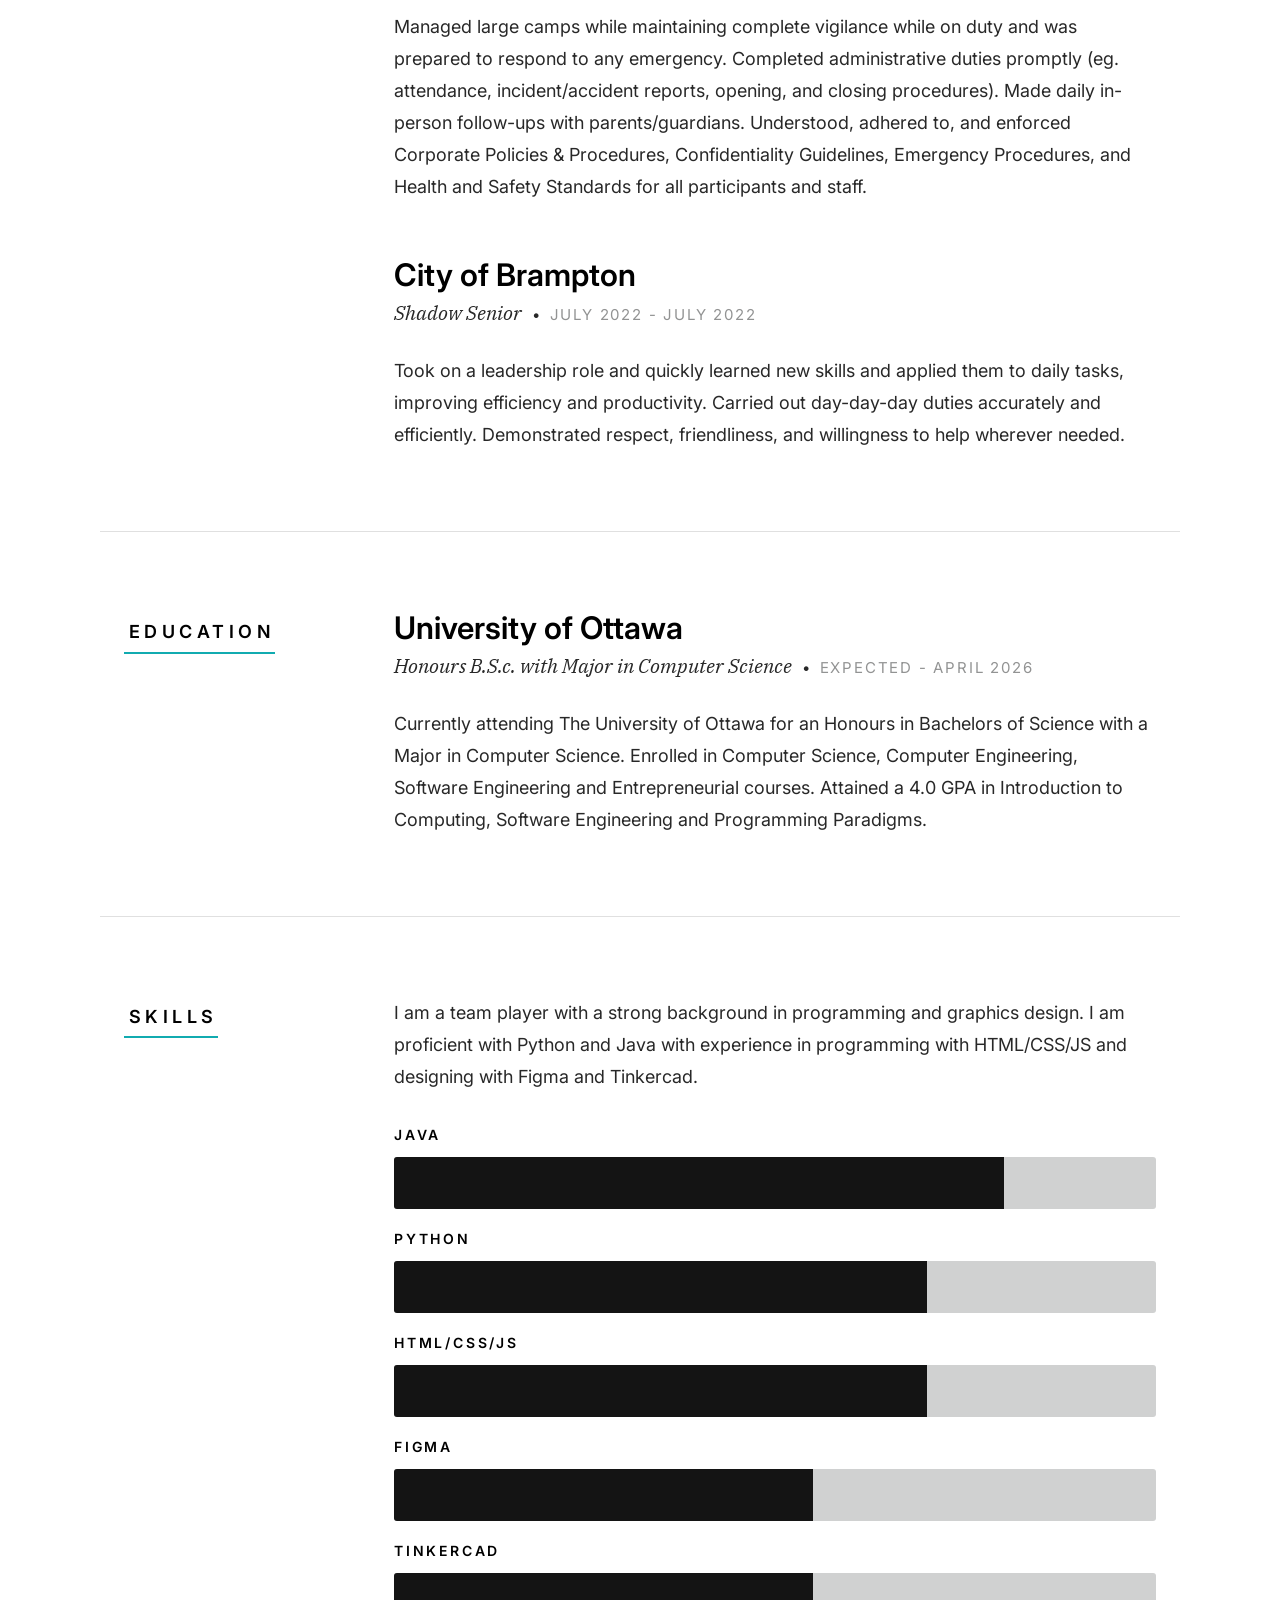
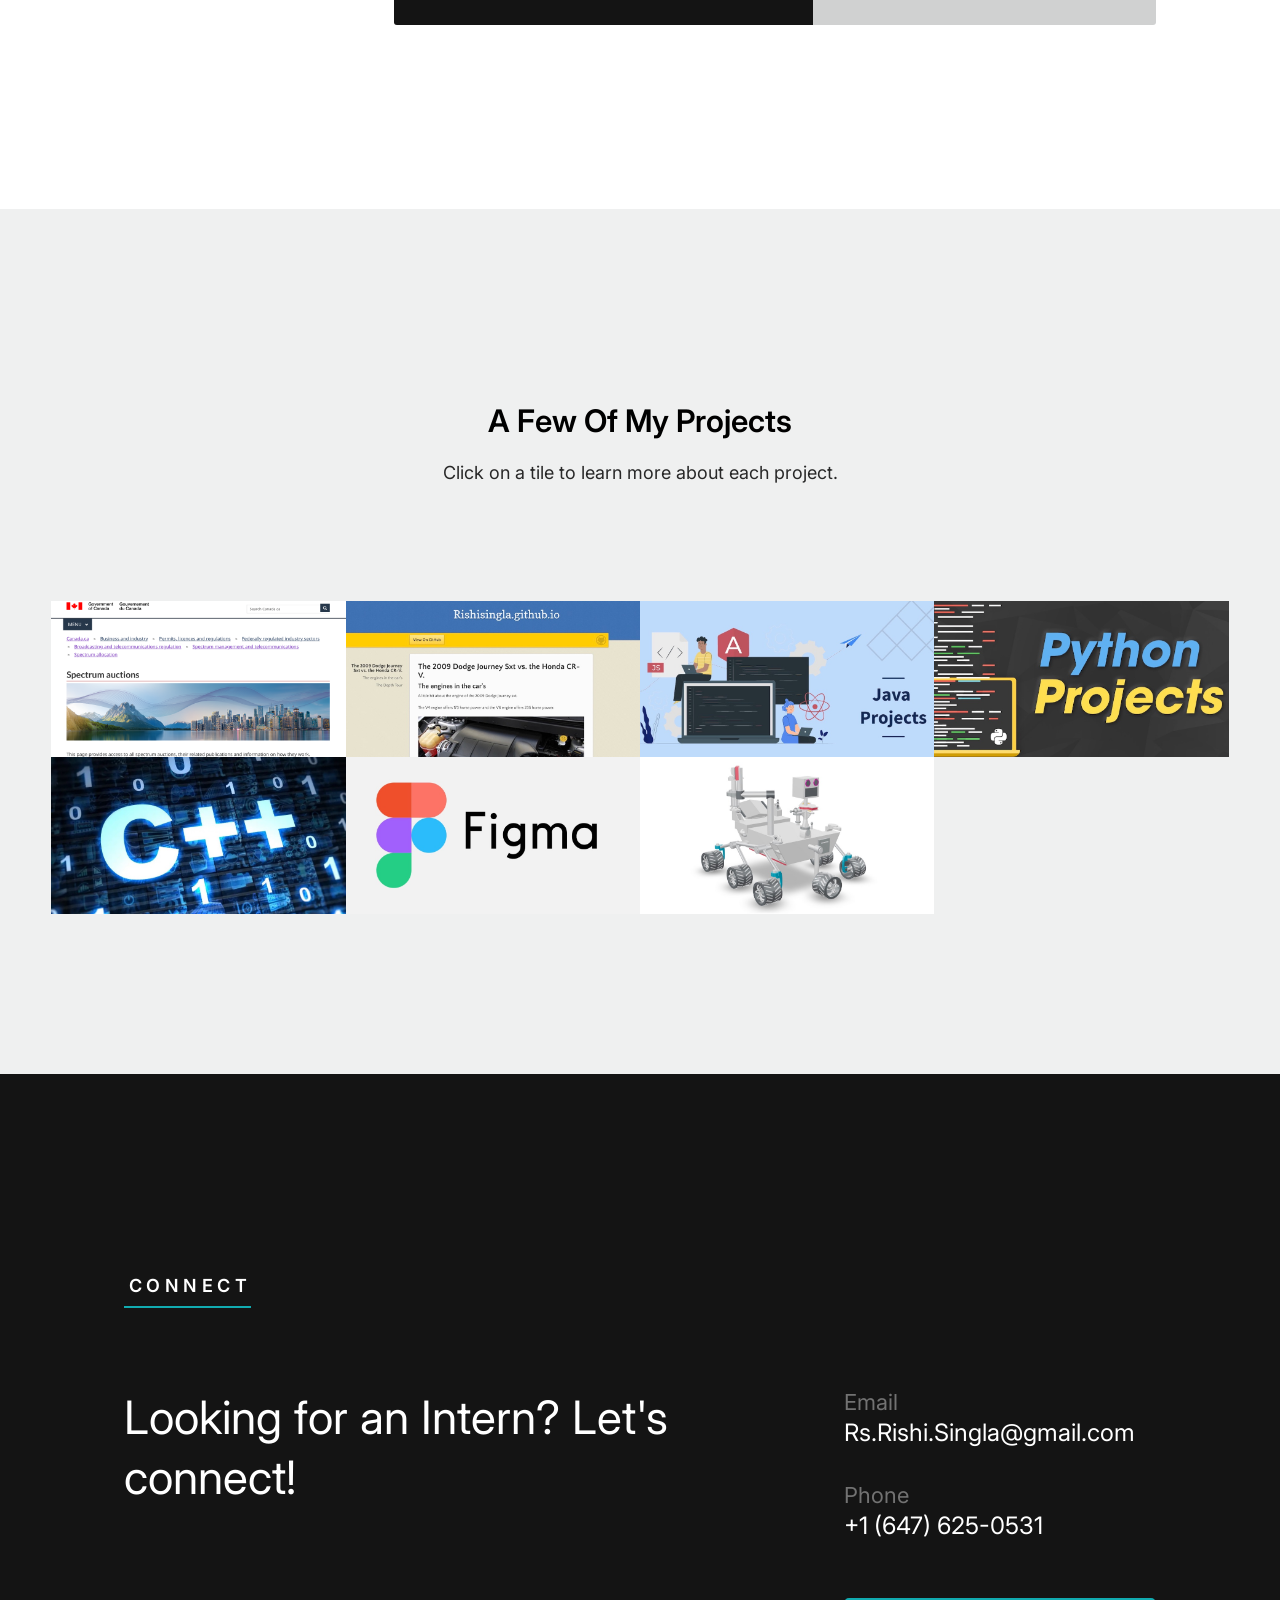
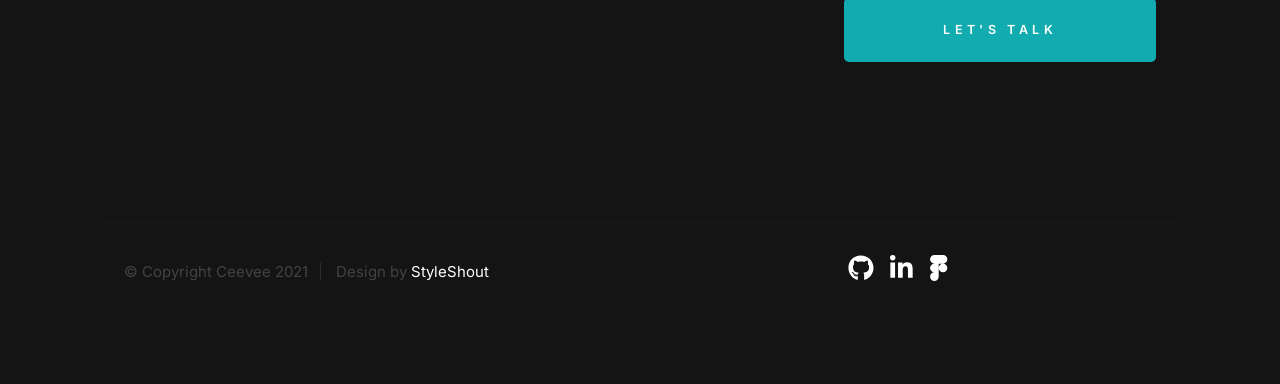
==== commit 83c38849: "Minor fixes" ====
--- a/index.html
+++ b/index.html
@@ -54,8 +54,8 @@
             <li><a class="smoothscroll" href="#about">About</a></li>
             <li><a class="smoothscroll" href="#resume">Resume</a></li>
             <li><a class="smoothscroll" href="#portfolio">Projects</a></li>
+            <li><a class="smoothscroll" href="#contact">Connect</a></li>
             <li><a class="smoothscroll" href="projects/projects.html">Design process</a></li>
-            <li><a class="smoothscroll" href="#contact">Connect</a></li>
           </ul>
         </nav>
       </div>
--- a/css/styles.css
+++ b/css/styles.css
@@ -4832,3 +4832,233 @@
     margin-right: 1.4rem;
   }
 }
+
+/* ===================================================================
+ * # SAWI Case Study Page
+ *
+ * ------------------------------------------------------------------- */
+.case-study-page .s-hero__content-about h1 {
+  max-width: 16ch;
+}
+
+.case-study-page .s-hero__content-about h3 {
+  max-width: 56rem;
+  margin-left: auto;
+  margin-right: auto;
+}
+
+.case-study-page .s-about h2,
+.case-study-page .s-about h3,
+.case-study-page .s-about h4,
+.case-study-page .s-about h5 {
+  color: #ffffff;
+}
+
+.case-study-page .s-about__content p,
+.case-study-page .s-about__content li {
+  color: rgba(255, 255, 255, 0.85);
+}
+
+.case-study-page .s-about a:not(.btn) {
+  color: #ffffff;
+}
+
+.case-study-page .s-about a:not(.btn):hover,
+.case-study-page .s-about a:not(.btn):focus {
+  color: var(--color-1);
+}
+
+/* Resume section sits on white background, so use dark text. */
+.case-study-page .s-resume h2,
+.case-study-page .s-resume h3,
+.case-study-page .s-resume h4,
+.case-study-page .s-resume h5,
+.case-study-page .s-resume .section-header-allcaps,
+.case-study-page .s-resume .resume-block__header .h3 {
+  color: var(--color-text);
+}
+
+.case-study-page .s-resume__section p,
+.case-study-page .s-resume__section li,
+.case-study-page .s-resume .resume-block__header-meta span {
+  color: var(--color-text);
+}
+
+.case-study-page .s-resume a {
+  color: var(--color-1);
+}
+
+.case-study-page .s-resume a:hover,
+.case-study-page .s-resume a:focus {
+  color: var(--color-text);
+}
+
+.case-overview-list {
+  list-style: none;
+  margin: 0 0 var(--vspace-0_5) 0;
+  padding: 0;
+}
+
+.case-overview-list li {
+  background: rgba(255, 255, 255, 0.03);
+  border: 1px solid rgba(255, 255, 255, 0.08);
+  border-radius: 10px;
+  padding: 1.2rem 1.6rem;
+  margin-bottom: 1.2rem;
+}
+
+.case-overview-list li span {
+  display: inline-block;
+  color: #ffffff;
+  margin-right: 0.6rem;
+}
+
+.case-overview-text {
+  margin-top: var(--vspace-0_5);
+}
+
+.case-hmw {
+  border-left: 3px solid var(--color-1);
+  padding-left: 1.6rem;
+  margin-top: var(--vspace-0_5);
+  font-style: italic;
+}
+
+.case-meta-list {
+  list-style: none;
+  margin: 0;
+  padding: 0;
+  display: grid;
+  grid-template-columns: repeat(2, minmax(0, 1fr));
+  gap: 1.2rem;
+}
+
+.case-meta-list li {
+  background: rgba(255, 255, 255, 0.03);
+  border: 1px solid rgba(255, 255, 255, 0.08);
+  border-radius: 10px;
+  padding: 1.2rem 1.4rem;
+}
+
+.case-meta-list li span {
+  display: block;
+  color: #ffffff;
+  font-size: var(--text-xs);
+  letter-spacing: 0.08em;
+  text-transform: uppercase;
+  margin-bottom: 0.4rem;
+}
+
+.case-meta-list li p {
+  margin: 0;
+}
+
+.case-snapshot {
+  margin-top: var(--vspace-1);
+}
+
+.case-card {
+  background: rgba(255, 255, 255, 0.03);
+  border: 1px solid rgba(255, 255, 255, 0.08);
+  border-radius: 12px;
+  padding: 2rem;
+}
+
+.case-card h3 {
+  margin-top: 0;
+  margin-bottom: var(--vspace-0_5);
+}
+
+.case-cta {
+  background: rgba(255, 255, 255, 0.03);
+  border: 1px solid rgba(255, 255, 255, 0.08);
+  border-radius: 12px;
+  padding: 2rem;
+  height: 100%;
+  display: flex;
+  flex-direction: column;
+  justify-content: center;
+  overflow: hidden;
+}
+
+.case-cta__title {
+  color: #ffffff;
+  font-size: var(--text-xs);
+  letter-spacing: 0.08em;
+  text-transform: uppercase;
+  margin: 0 0 0.6rem;
+  font-weight: 600;
+}
+
+.case-cta__desc {
+  margin: 0 0 1.6rem;
+  color: rgba(255, 255, 255, 0.85);
+}
+
+.case-cta .btn {
+  width: 100%;
+  max-width: 100%;
+  box-sizing: border-box;
+  white-space: normal;
+}
+
+.case-prototype-band {
+  padding-top: var(--vspace-0_5);
+  padding-bottom: calc(4 * var(--space));
+  margin-top: calc(-1 * var(--vspace-2_5));
+}
+
+.case-cta--standalone {
+  max-width: 52rem;
+  margin-left: auto;
+  margin-right: auto;
+}
+
+.pain-points-list {
+  margin: 0.8rem 0 0;
+}
+
+.pain-points-list li {
+  margin-bottom: 0.8rem;
+}
+
+.tool-chips {
+  list-style: none;
+  margin: 1rem 0 2rem;
+  padding: 0;
+  display: flex;
+  flex-wrap: wrap;
+  gap: 0.8rem;
+}
+
+.tool-chips li {
+  background: rgba(0, 0, 0, 0.04);
+  border: 1px solid rgba(0, 0, 0, 0.1);
+  border-radius: 999px;
+  padding: 0.4rem 1rem;
+  font-size: var(--text-xs);
+}
+
+.case-toolkit-card {
+  background: rgba(0, 0, 0, 0.03);
+  border: 1px solid rgba(0, 0, 0, 0.1);
+  border-radius: 10px;
+  padding: 1.6rem;
+  margin-top: 0.8rem;
+}
+
+.case-toolkit-card h5 {
+  margin: 0 0 0.6rem;
+  color: var(--color-text);
+  font-size: var(--text-sm);
+}
+
+.case-toolkit-card p {
+  margin: 0;
+}
+
+@media screen and (max-width: 700px) {
+  .case-meta-list {
+    grid-template-columns: 1fr;
+  }
+}
